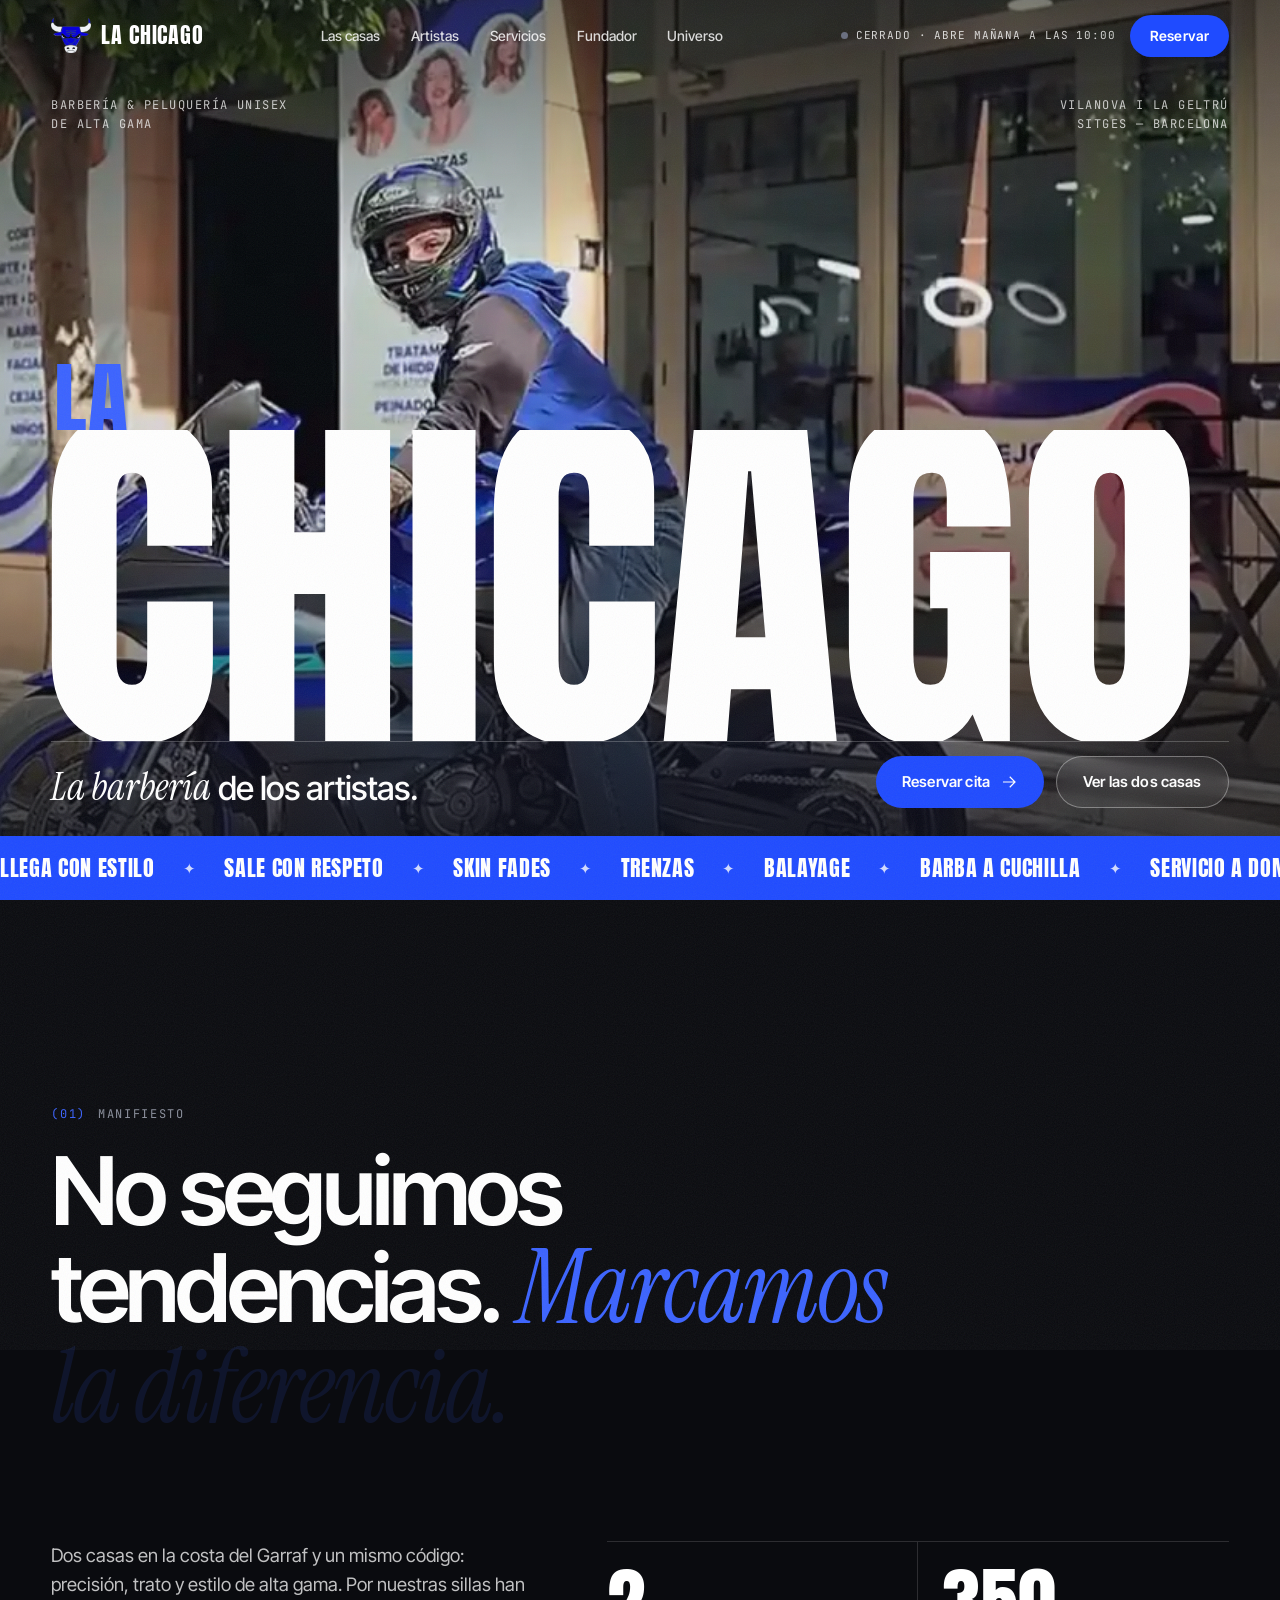
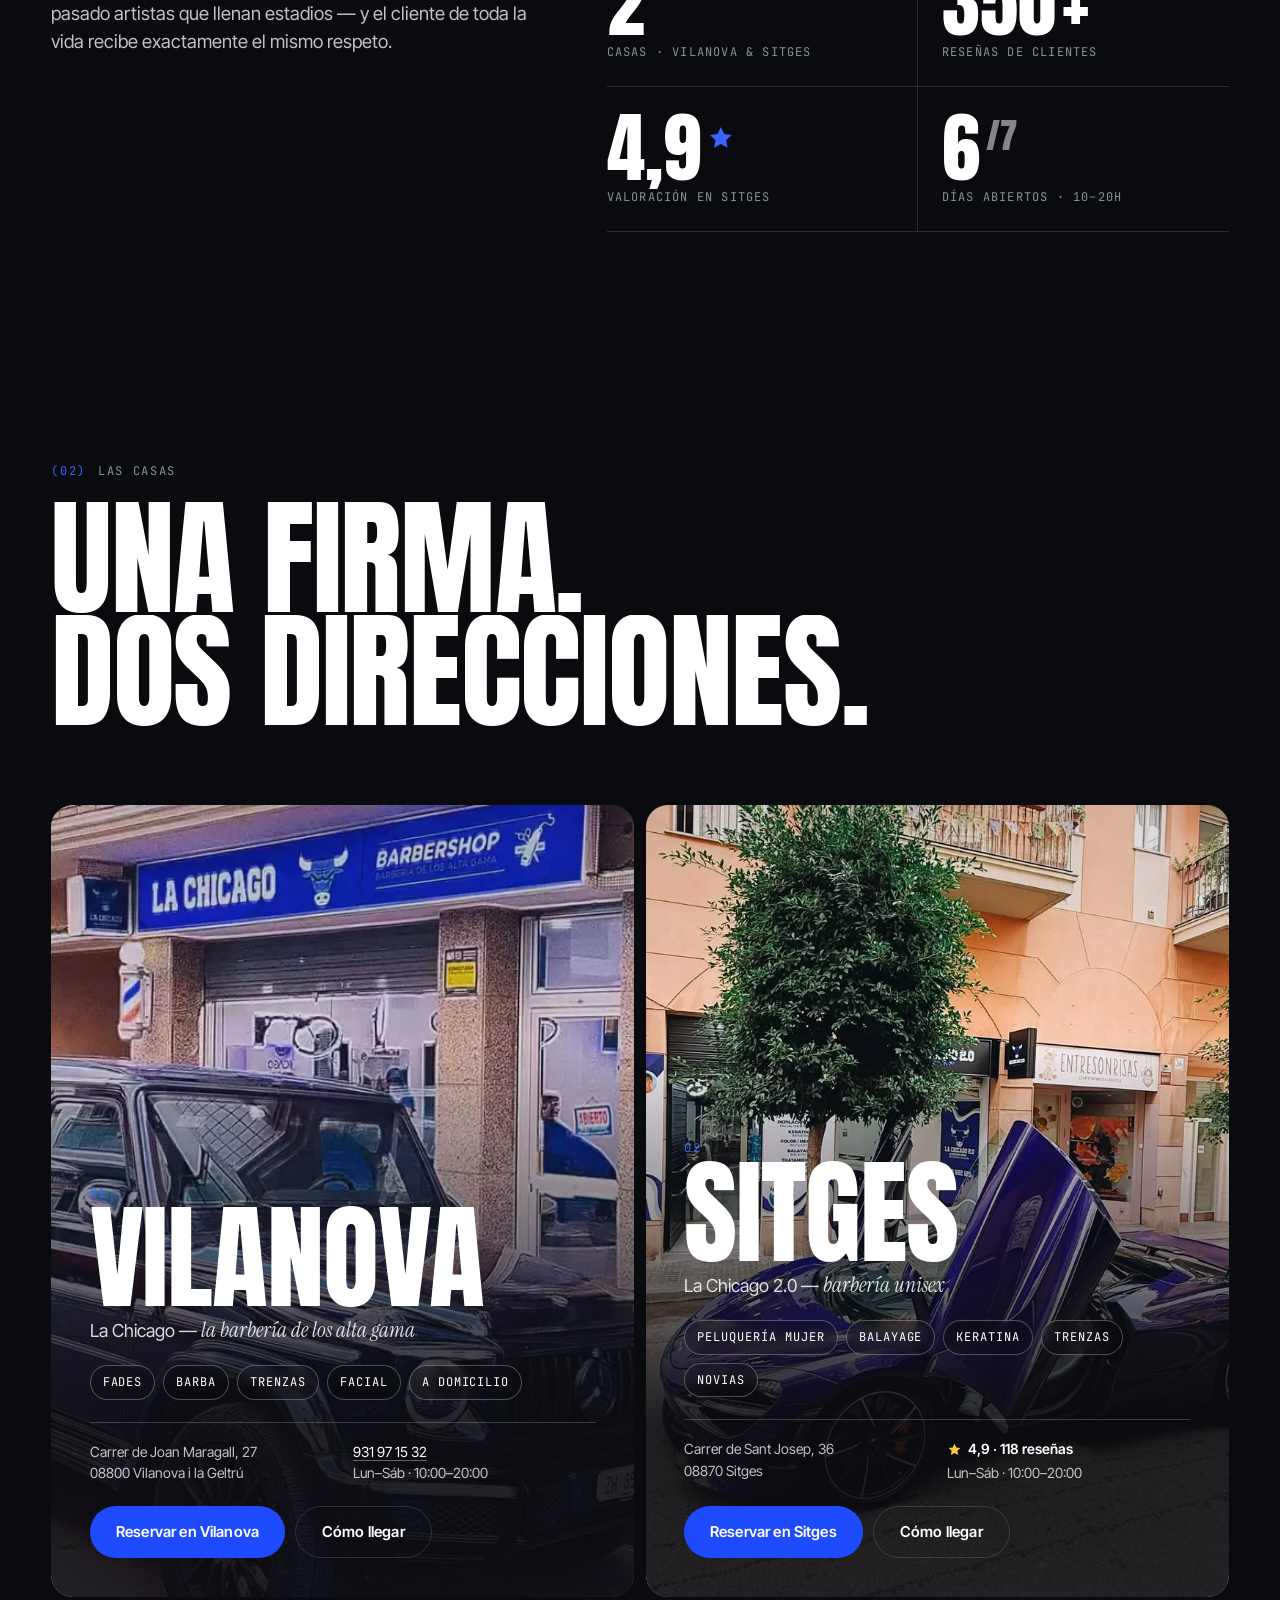
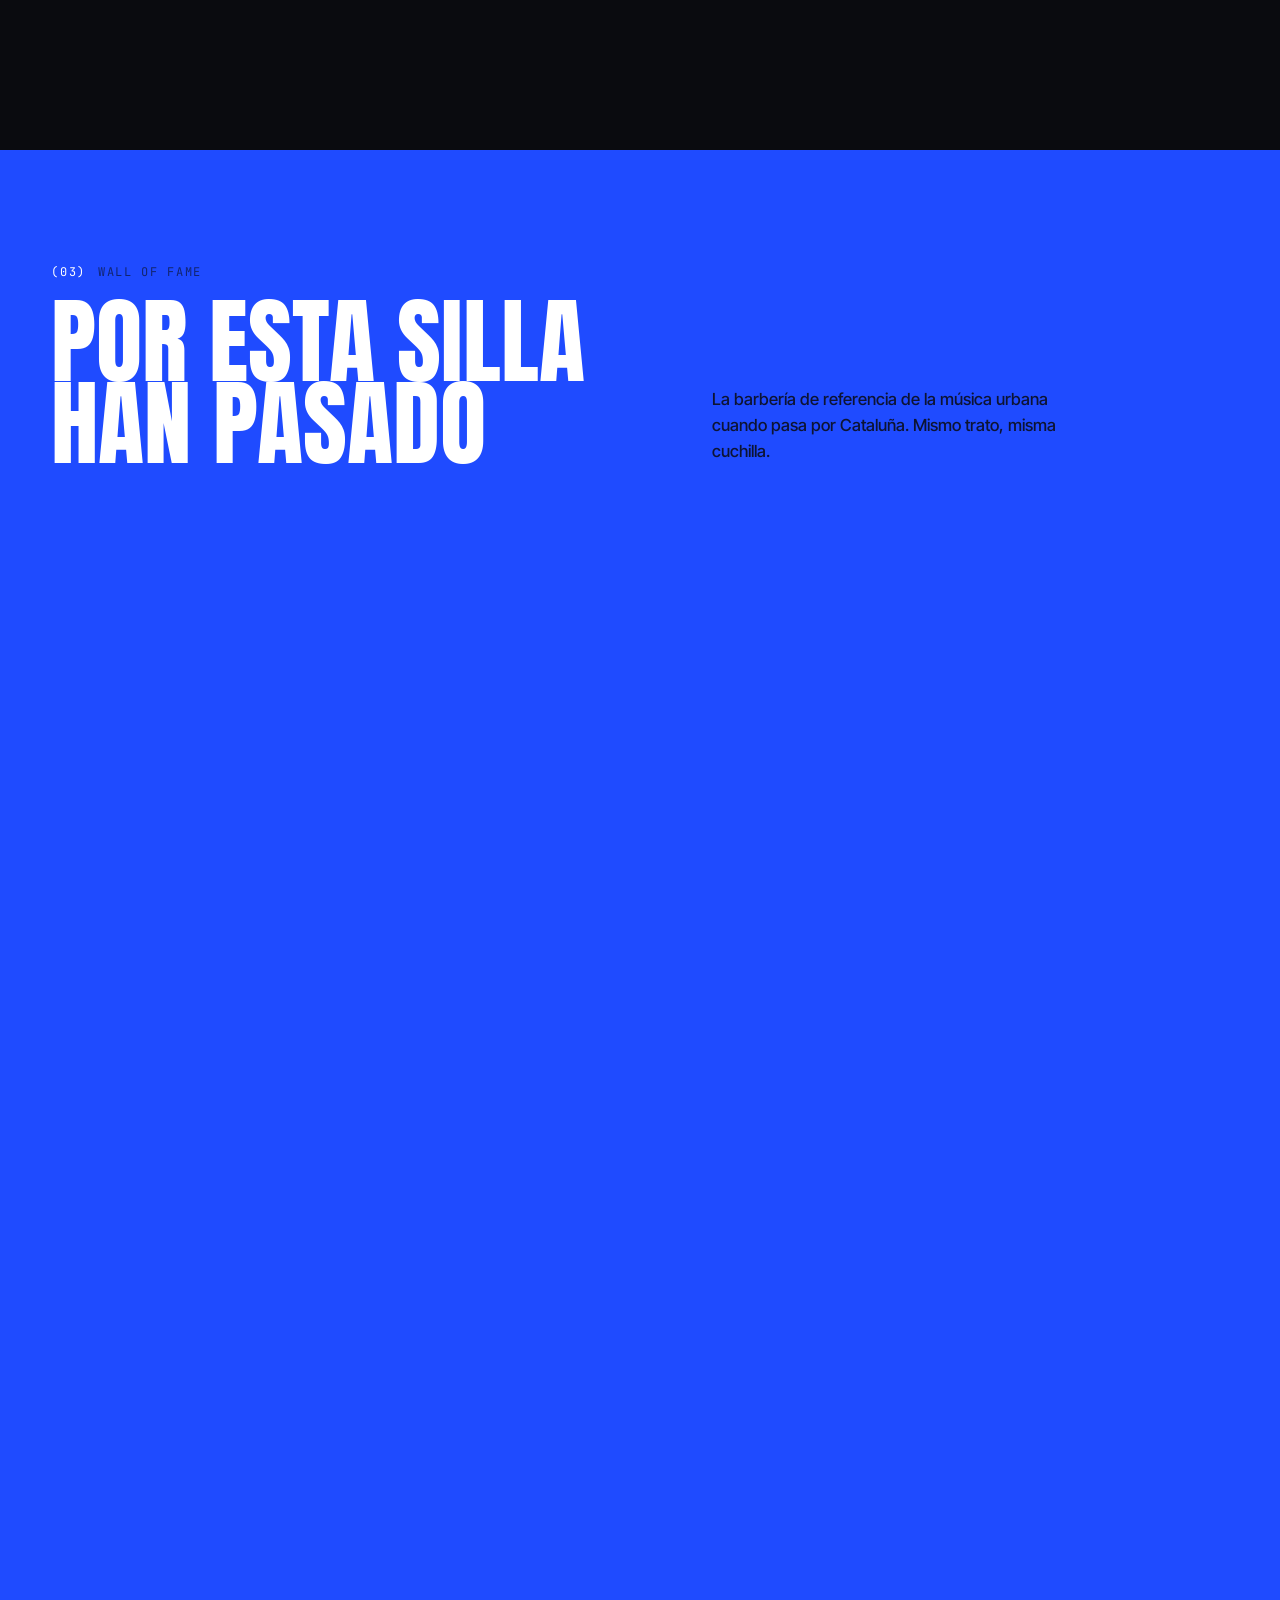
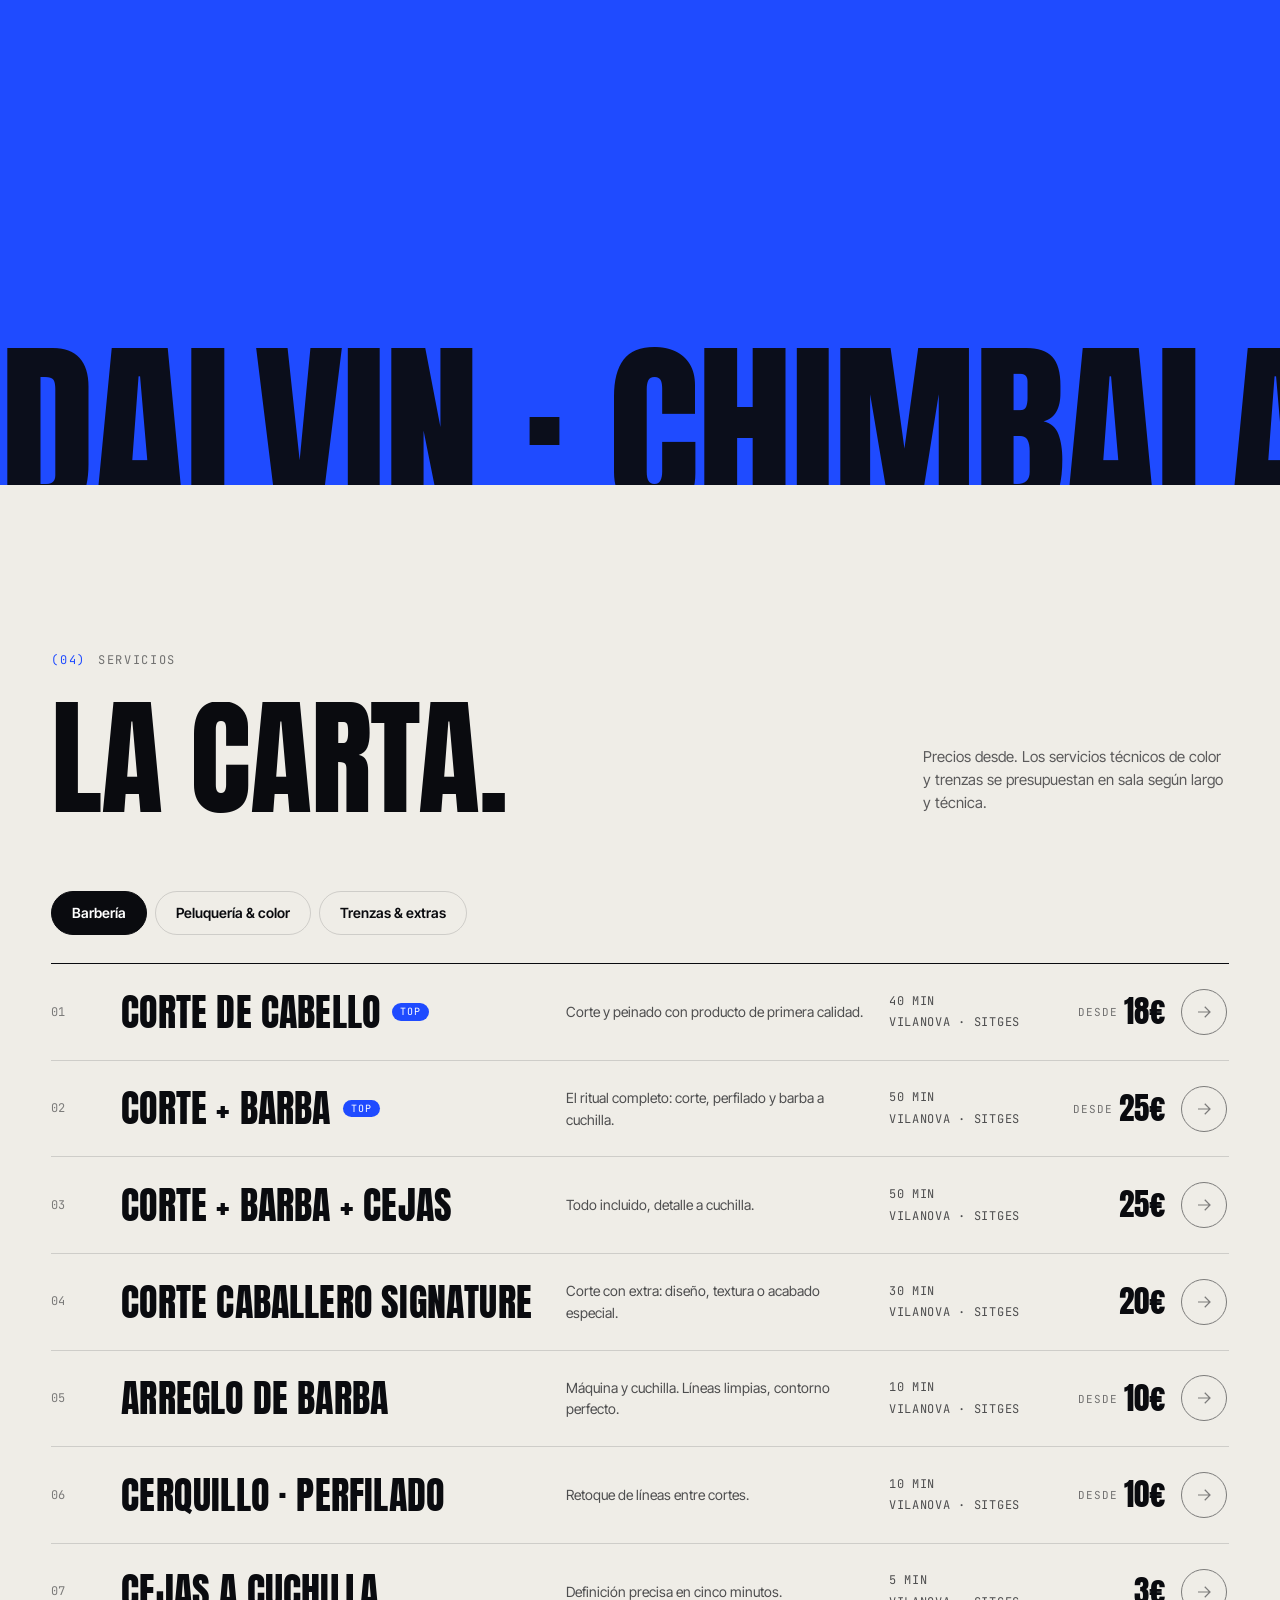
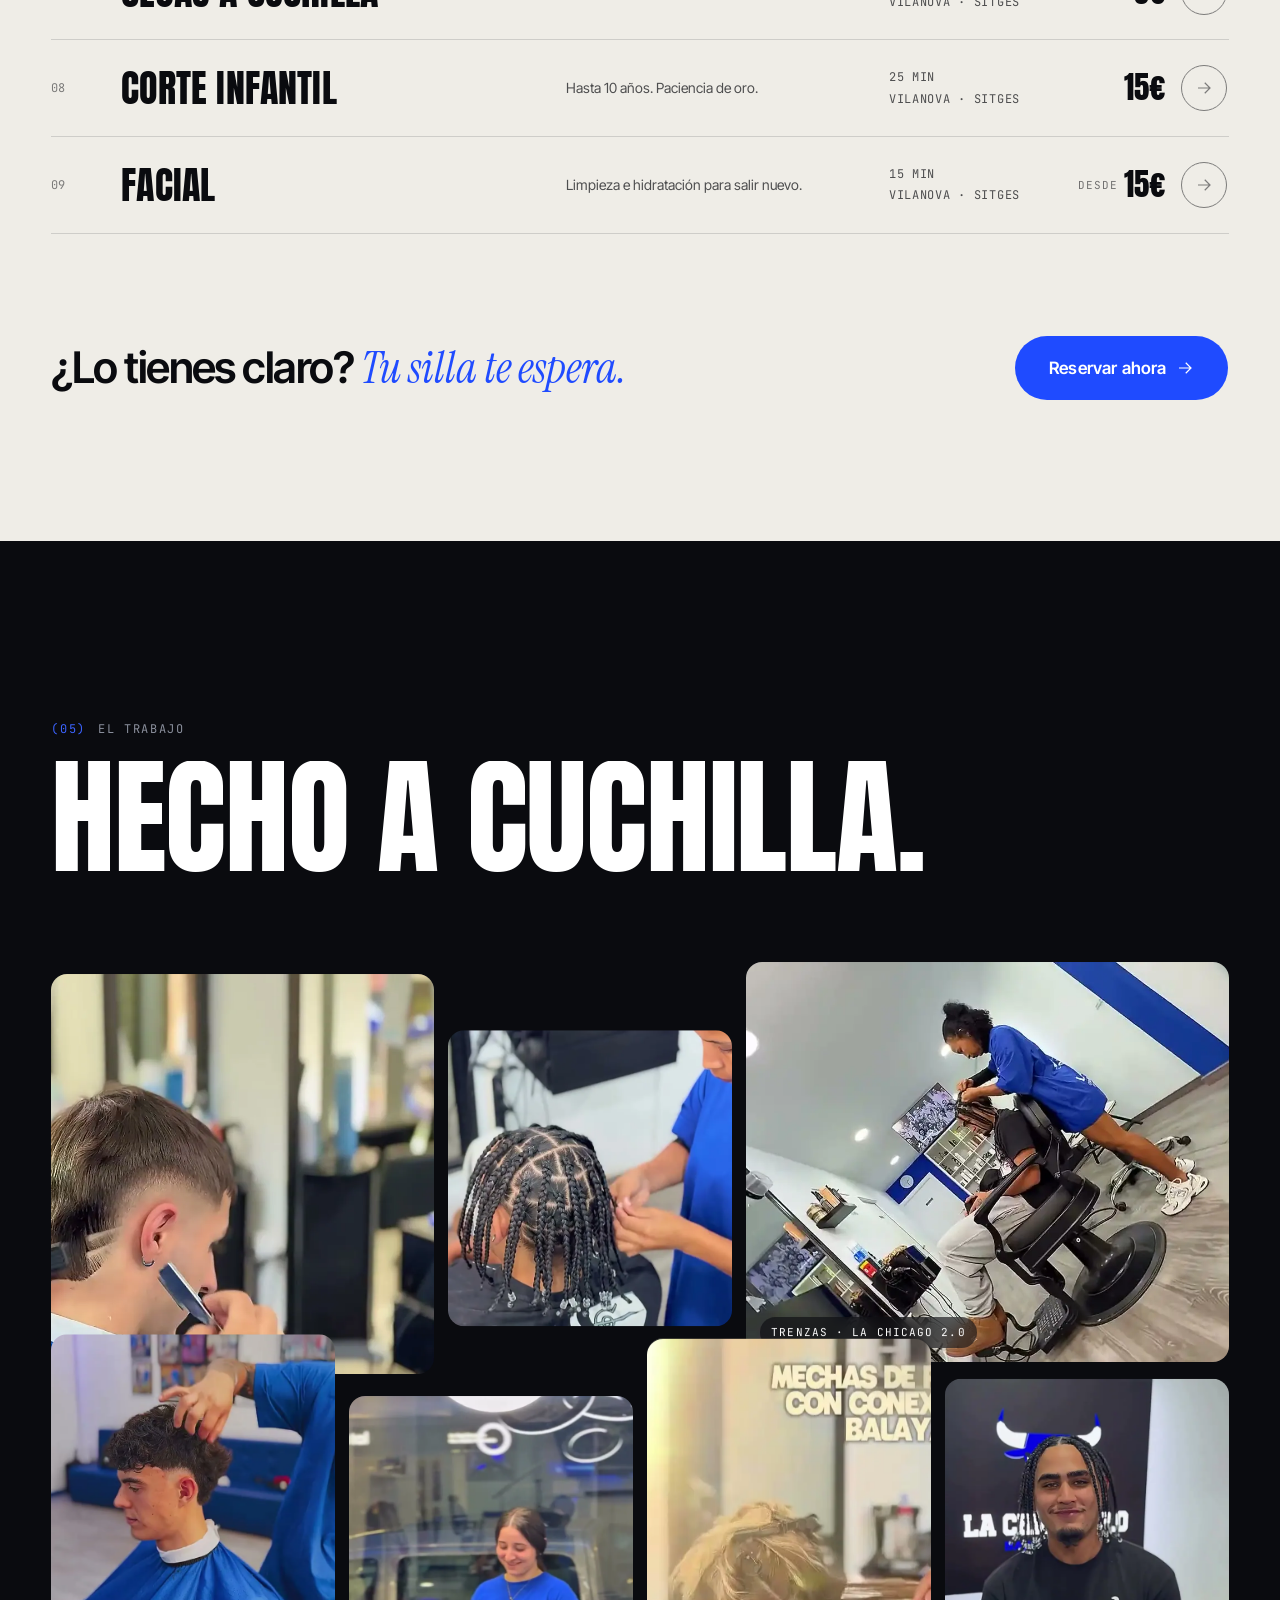
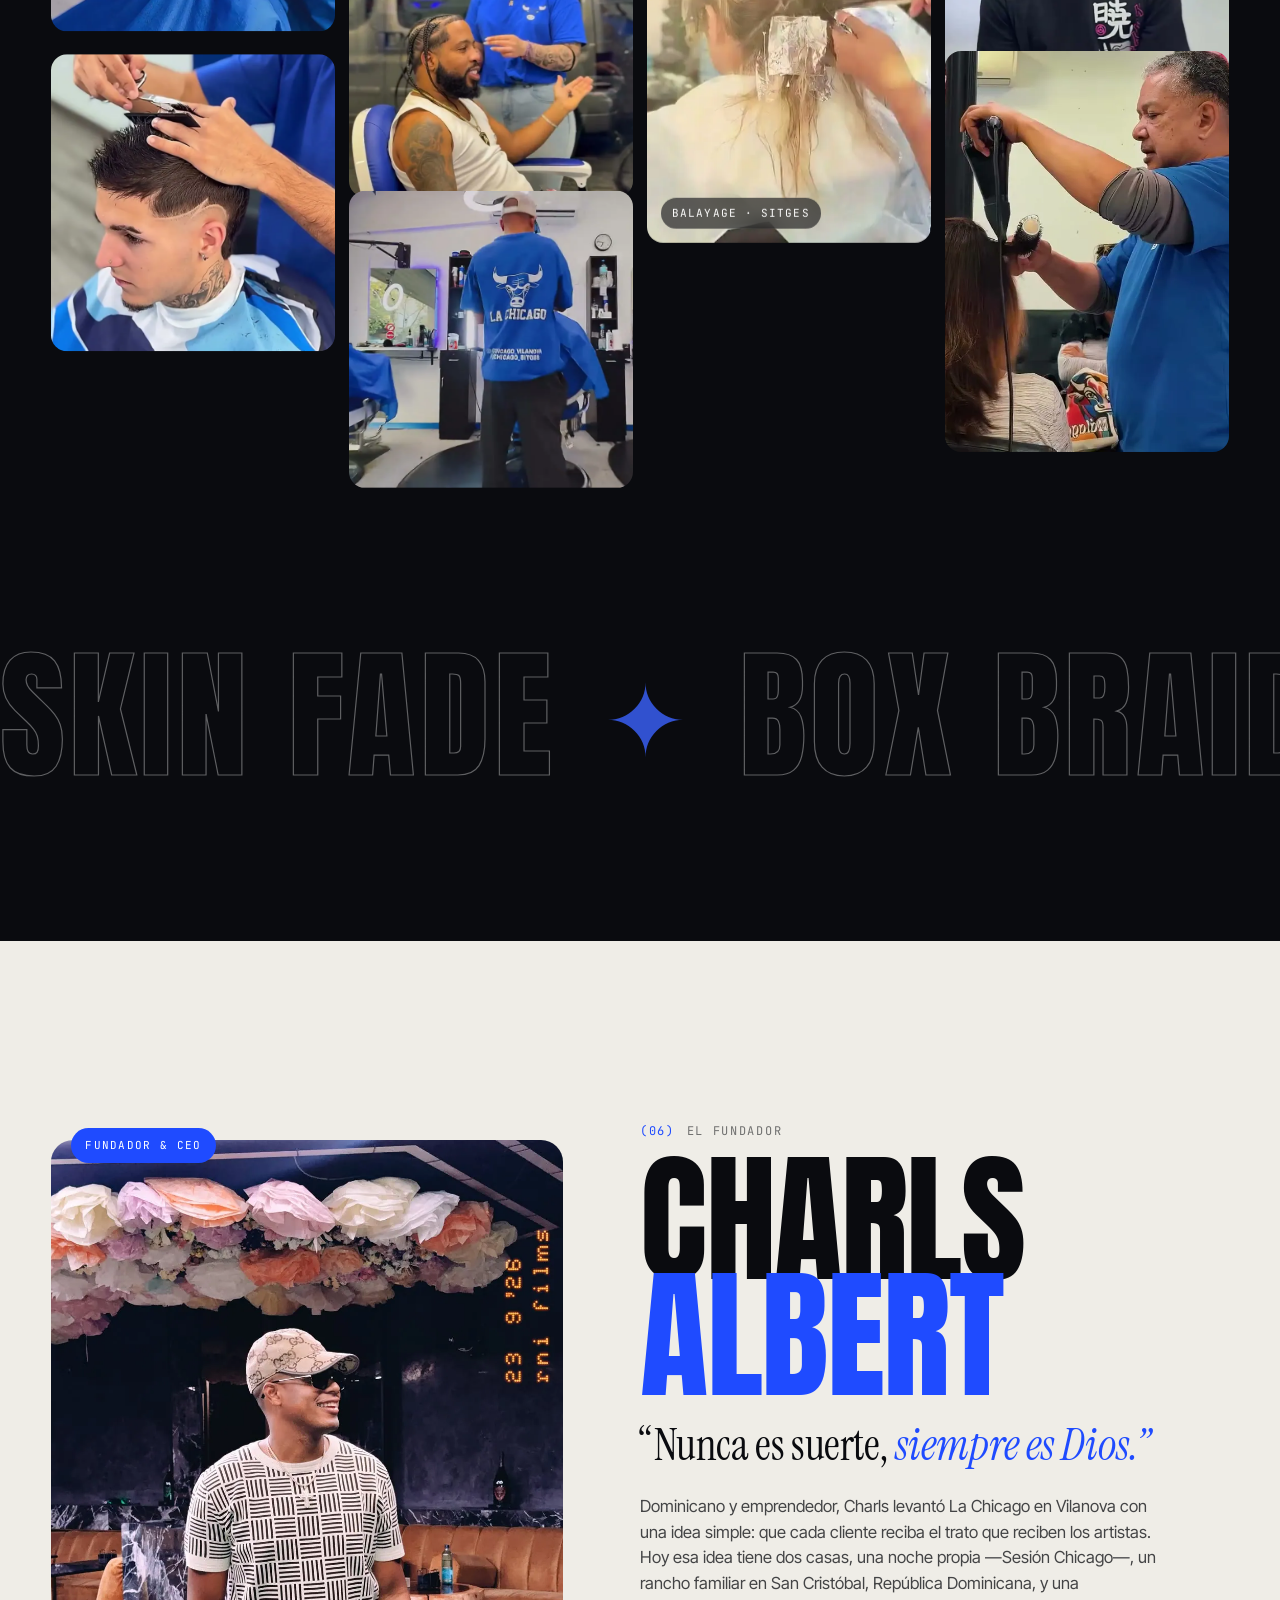
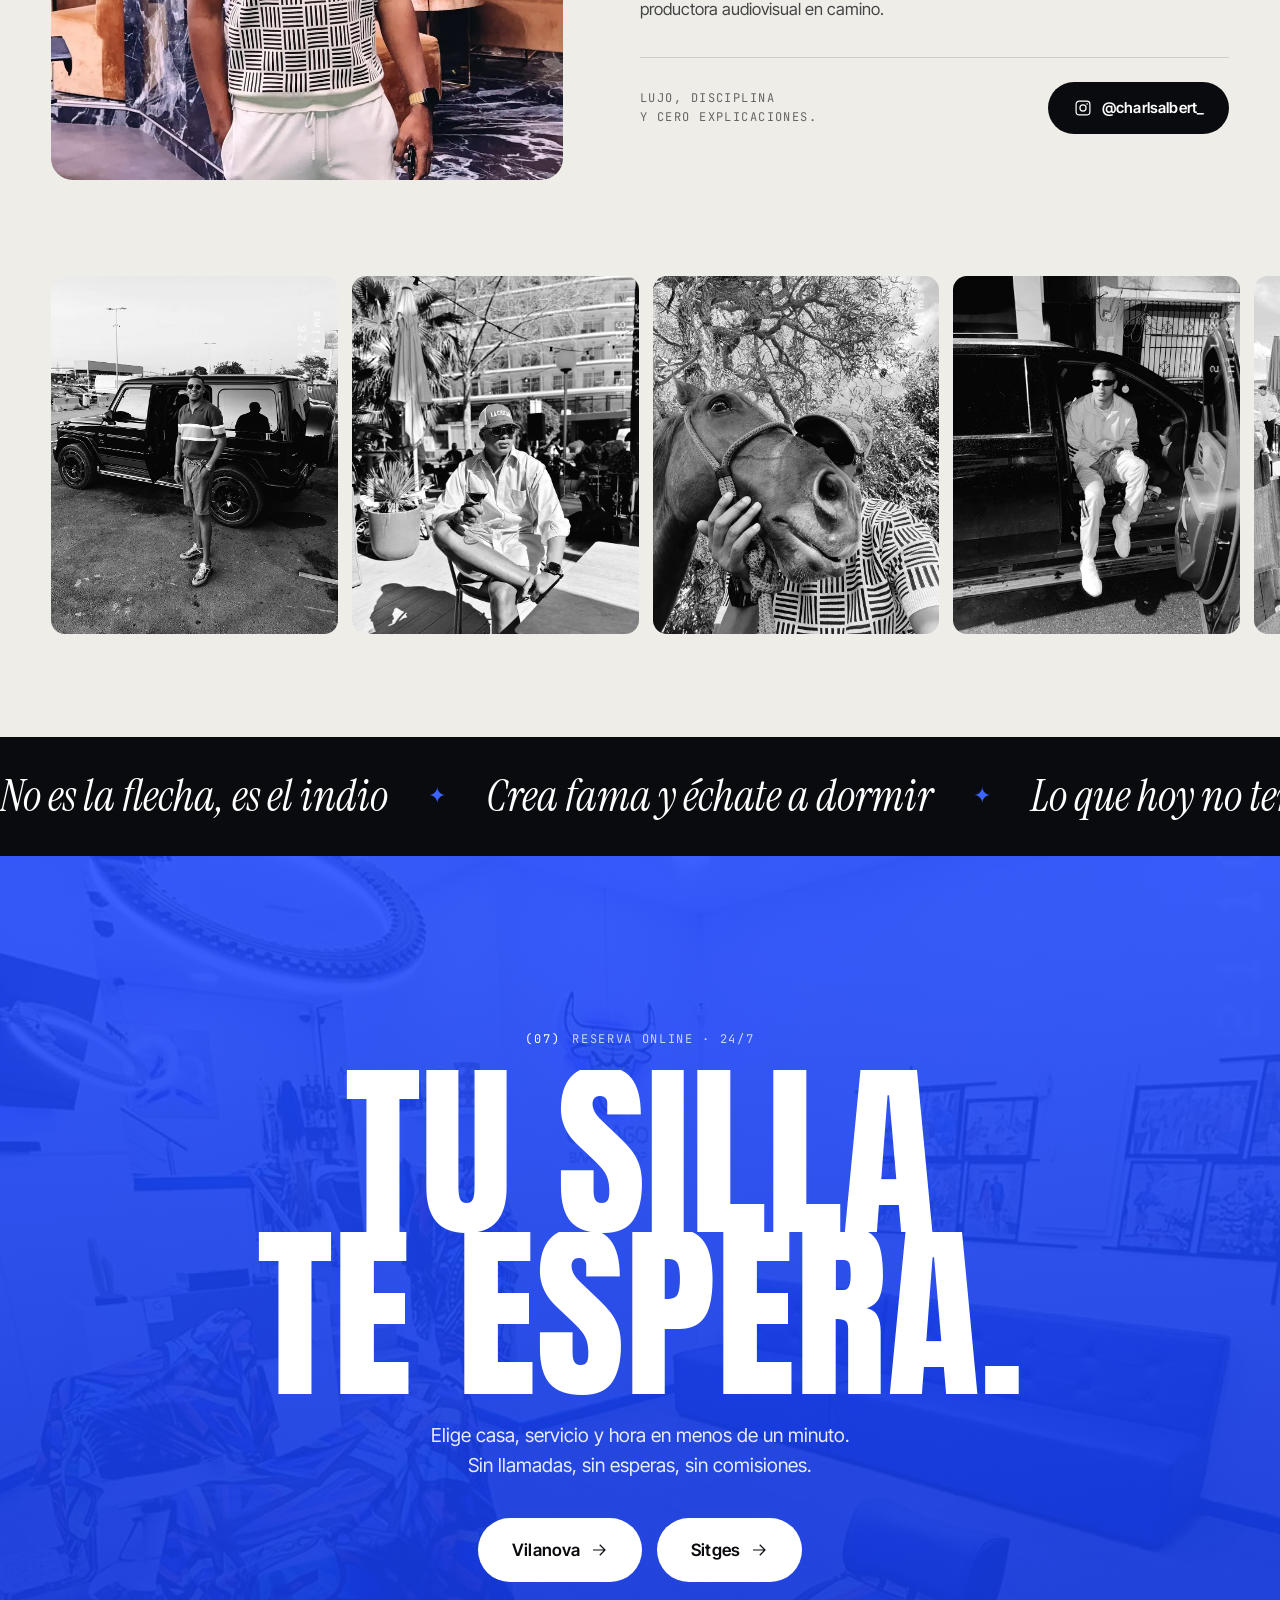
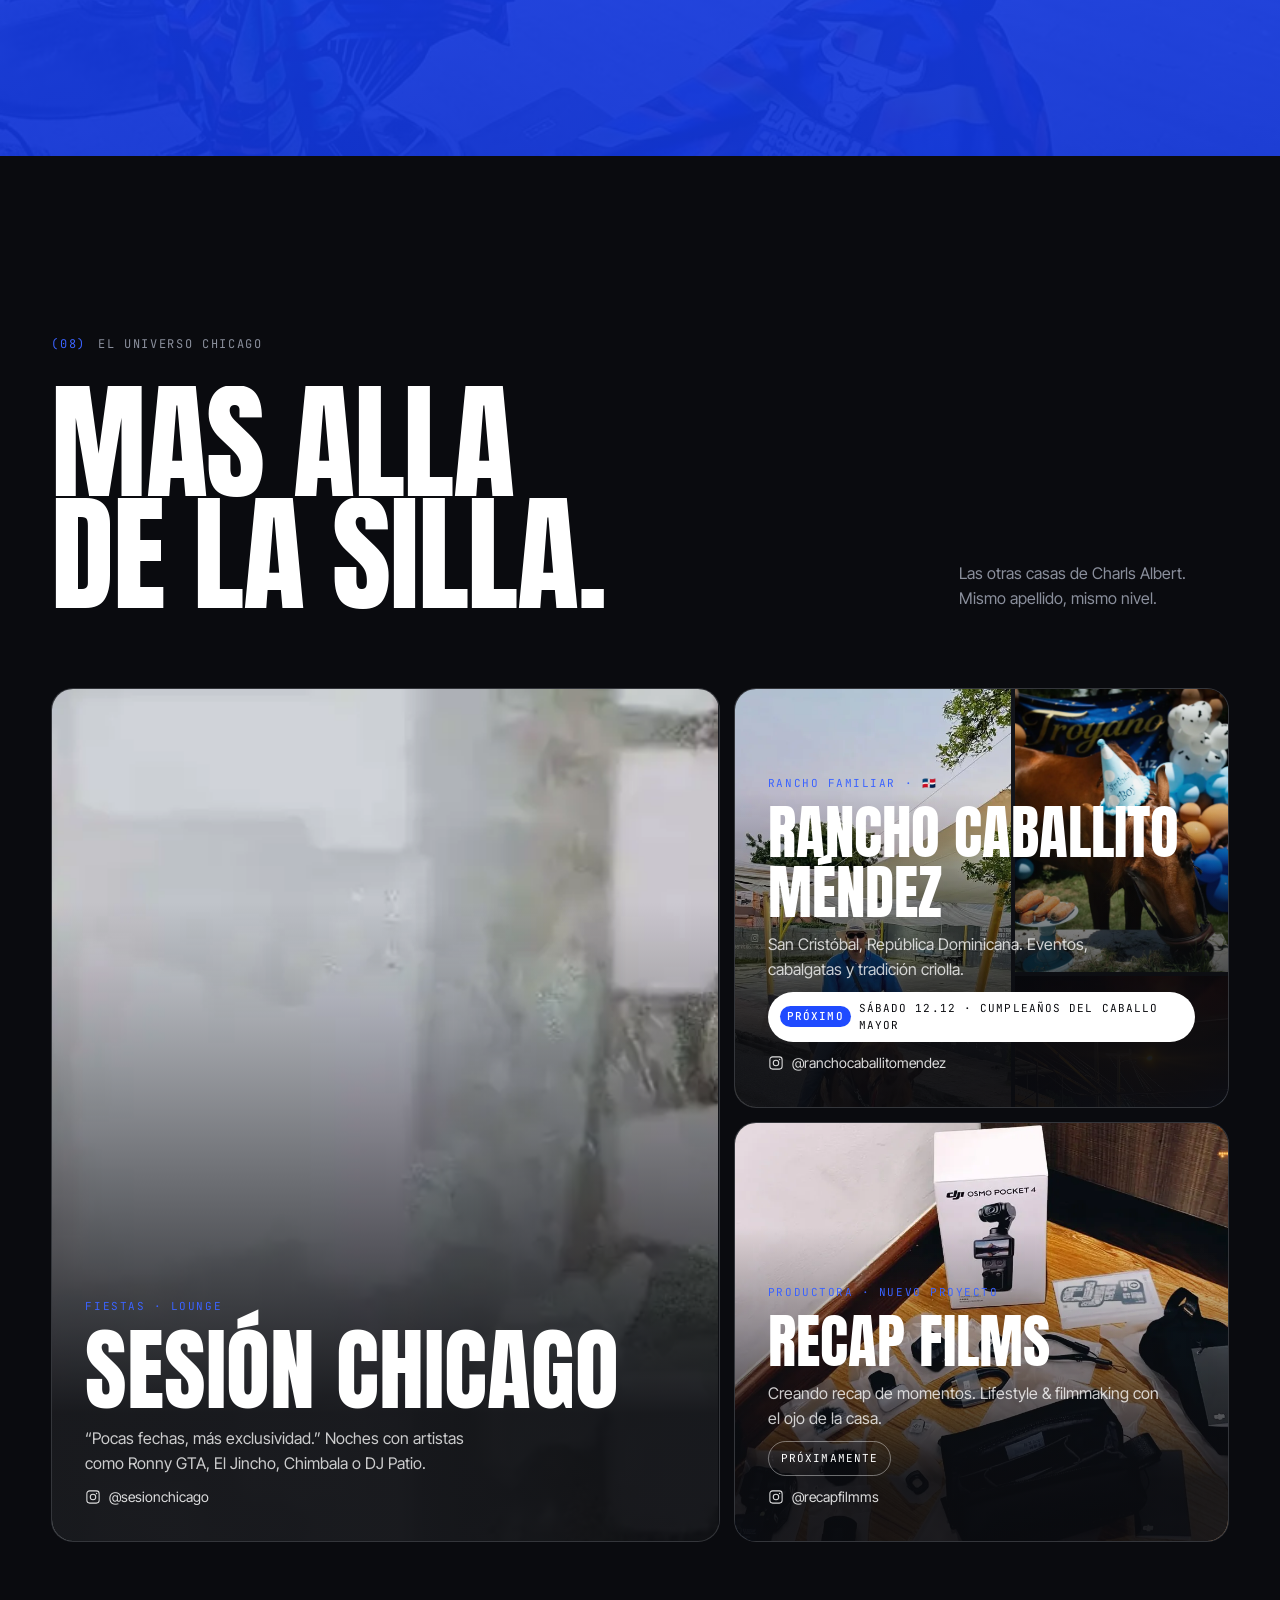
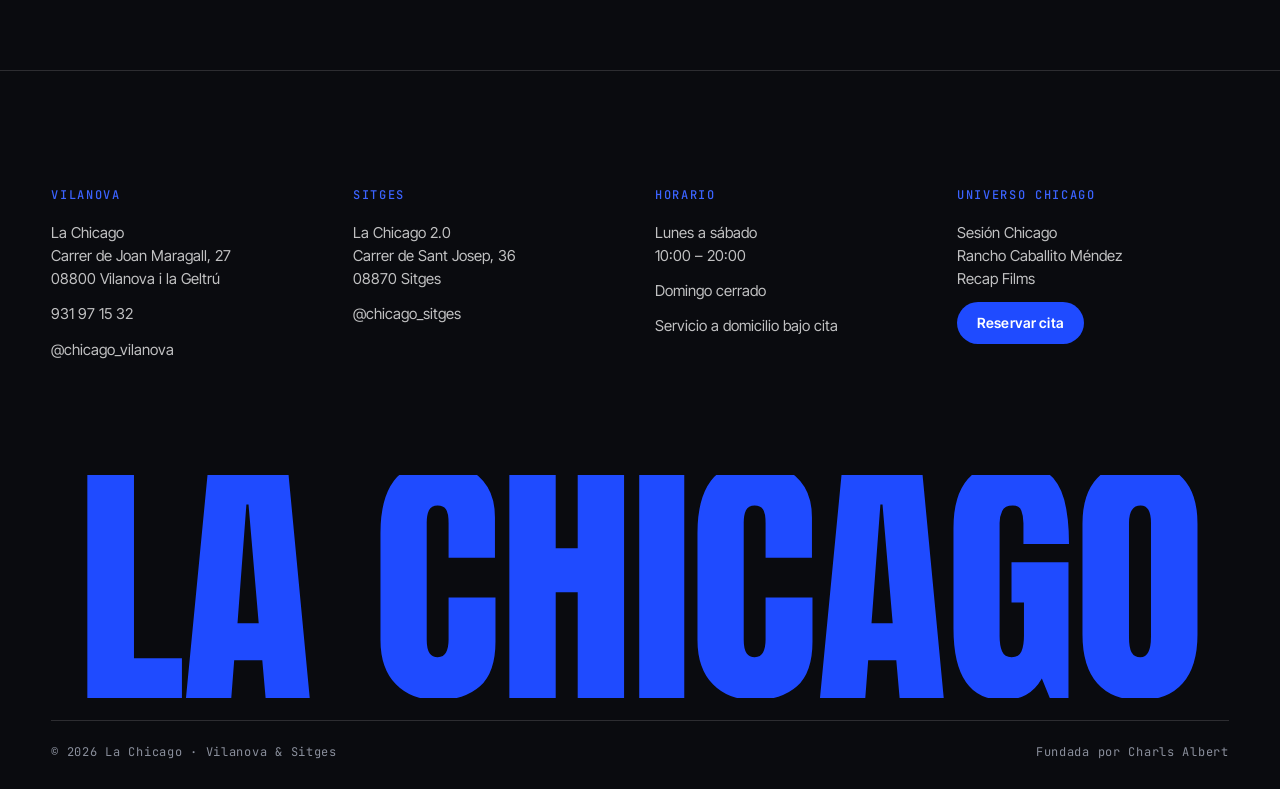
==== index.html @ 571026ea "La Chicago: web, reservas, panel con acceso por roles y propuesta Co-Authored-By: Claude Opus 5.5 <n" ====
<!doctype html>
<html lang="es">
<head>
<meta charset="utf-8">
<meta name="viewport" content="width=device-width, initial-scale=1, viewport-fit=cover">
<title>La Chicago — Barbería de los artistas · Vilanova & Sitges</title>
<meta name="description" content="La Chicago: barbería y peluquería unisex de alta gama en Vilanova i la Geltrú y Sitges. Fades, trenzas, balayage y barba a cuchilla. Reserva tu cita online.">
<meta name="robots" content="noindex, nofollow">
<meta name="theme-color" content="#0a0b0f">
<meta property="og:title" content="La Chicago — La barbería de los artistas">
<meta property="og:description" content="Vilanova i la Geltrú · Sitges. Barbería & peluquería unisex de alta gama. Reserva online.">
<meta property="og:image" content="https://borjadomse-zionlabs.github.io/lachicago/og.jpg">
<meta property="og:type" content="website">
<meta property="og:url" content="https://borjadomse-zionlabs.github.io/lachicago/">
<meta name="twitter:card" content="summary_large_image">
<link rel="icon" href="favicon-64.png" type="image/png">
<link rel="icon" href="favicon-192.png" sizes="192x192" type="image/png">
<link rel="apple-touch-icon" href="apple-touch-icon.png">
<link rel="preconnect" href="https://fonts.googleapis.com">
<link rel="preconnect" href="https://fonts.gstatic.com" crossorigin>
<link href="https://fonts.googleapis.com/css2?family=Anton&family=Instrument+Serif:ital@0;1&family=Inter+Tight:wght@400;500;600;700&family=JetBrains+Mono:wght@400;500&display=swap" rel="stylesheet">
<link rel="preload" as="image" href="img/poster-hero.webp">
<link rel="stylesheet" href="styles.css">
<script>document.documentElement.classList.add('js')</script>
</head>
<body>

<!-- ============ PRELOADER ============ -->
<div class="loader" id="loader" aria-hidden="true">
  <div class="loader__inner">
    <img class="loader__mark" src="img/logo-bull-sm.png" alt="">
    <div class="loader__word"><span>L</span><span>A</span><span>&nbsp;</span><span>C</span><span>H</span><span>I</span><span>C</span><span>A</span><span>G</span><span>O</span></div>
    <div class="loader__meta"><span>Vilanova</span><span class="loader__count" id="loaderCount">000</span><span>Sitges</span></div>
  </div>
  <div class="loader__curtain"></div>
</div>

<svg width="0" height="0" style="position:absolute" aria-hidden="true">
  <symbol id="horns" viewBox="0 0 120 60"><path fill="currentColor" d="M8 4c-6 18 2 34 22 38 6 1 12 4 16 9l4 5 4-6c3-4 6-6 6-6s3 2 6 6l4 6 4-5c4-5 10-8 16-9 20-4 28-20 22-38-4 14-14 22-28 23-8 1-15 4-20 9l-4 4-4-4c-5-5-12-8-20-9C22 26 12 18 8 4Z"/></symbol>
  <symbol id="arrow" viewBox="0 0 24 24"><path fill="none" stroke="currentColor" stroke-width="1.6" d="M4 12h15M13 5l7 7-7 7"/></symbol>
  <symbol id="ig" viewBox="0 0 24 24"><path fill="none" stroke="currentColor" stroke-width="1.6" d="M7 2.8h10A4.2 4.2 0 0 1 21.2 7v10a4.2 4.2 0 0 1-4.2 4.2H7A4.2 4.2 0 0 1 2.8 17V7A4.2 4.2 0 0 1 7 2.8Z"/><circle cx="12" cy="12" r="4.1" fill="none" stroke="currentColor" stroke-width="1.6"/><circle cx="17.4" cy="6.6" r="1.1" fill="currentColor"/></symbol>
  <symbol id="star" viewBox="0 0 24 24"><path fill="currentColor" d="m12 2.6 2.9 6.1 6.6.8-4.9 4.6 1.3 6.6L12 17.4l-5.9 3.3 1.3-6.6-4.9-4.6 6.6-.8Z"/></symbol>
</svg>

<div class="grain" aria-hidden="true"></div>
<div class="cursor" id="cursor" aria-hidden="true"><span class="cursor__label" id="cursorLabel"></span></div>

<!-- ============ NAV ============ -->
<header class="nav" id="nav">
  <a href="#top" class="nav__logo" aria-label="La Chicago, inicio">
    <img src="img/logo-bull-sm.png" alt="" width="40" height="35">
    <span>LA CHICAGO</span>
  </a>
  <nav class="nav__links" aria-label="Principal">
    <a href="#casas">Las casas</a>
    <a href="#artistas">Artistas</a>
    <a href="#servicios">Servicios</a>
    <a href="#fundador">Fundador</a>
    <a href="#universo">Universo</a>
  </nav>
  <div class="nav__right">
    <span class="status" id="status"><i></i><span id="statusTxt">Lun–Sáb · 10:00–20:00</span></span>
    <button class="btn btn--blue btn--sm magnetic" data-book>Reservar</button>
    <button class="nav__burger" id="burger" aria-label="Abrir menú" aria-expanded="false"><span></span><span></span></button>
  </div>
</header>

<div class="menu" id="menu" aria-hidden="true">
  <nav class="menu__links">
    <a href="#casas"><small>01</small>Las casas</a>
    <a href="#artistas"><small>02</small>Artistas</a>
    <a href="#servicios"><small>03</small>Servicios</a>
    <a href="#fundador"><small>04</small>Fundador</a>
    <a href="#universo"><small>05</small>Universo</a>
  </nav>
  <div class="menu__foot">
    <a href="https://instagram.com/chicago_vilanova" target="_blank" rel="noopener">@chicago_vilanova</a>
    <a href="https://instagram.com/chicago_sitges" target="_blank" rel="noopener">@chicago_sitges</a>
  </div>
</div>

<main id="top">

<!-- ============ HERO ============ -->
<section class="hero" id="hero">
  <div class="hero__media">
    <video class="hero__video" id="heroVideo" src="video/hero.mp4" poster="img/poster-hero.webp" muted playsinline loop autoplay preload="auto"></video>
    <div class="hero__shade"></div>
  </div>

  <div class="hero__top">
    <p class="eyebrow">Barbería &amp; peluquería unisex<br>de alta gama</p>
    <p class="eyebrow eyebrow--r">Vilanova i la Geltrú<br>Sitges — Barcelona</p>
  </div>

  <h1 class="hero__title" aria-label="La Chicago">
    <span class="hero__line"><span class="split-chars">LA</span></span>
    <span class="hero__line hero__line--big"><span class="split-chars">CHICAGO</span></span>
  </h1>

  <div class="hero__bottom">
    <p class="hero__claim"><em>La barbería</em> de los artistas.</p>
    <div class="hero__ctas">
      <button class="btn btn--blue magnetic" data-book data-cursor="Reservar">Reservar cita <svg><use href="#arrow"/></svg></button>
      <a href="#casas" class="btn btn--ghost magnetic">Ver las dos casas</a>
    </div>
  </div>

  <div class="marquee hero__marquee" aria-hidden="true">
    <div class="marquee__track">
      <span>Llega con estilo</span><i>✦</i><span>Sale con respeto</span><i>✦</i><span>Skin fades</span><i>✦</i><span>Trenzas</span><i>✦</i><span>Balayage</span><i>✦</i><span>Barba a cuchilla</span><i>✦</i><span>Servicio a domicilio</span><i>✦</i>
      <span>Llega con estilo</span><i>✦</i><span>Sale con respeto</span><i>✦</i><span>Skin fades</span><i>✦</i><span>Trenzas</span><i>✦</i><span>Balayage</span><i>✦</i><span>Barba a cuchilla</span><i>✦</i><span>Servicio a domicilio</span><i>✦</i>
    </div>
  </div>
  <div class="hero__scroll" aria-hidden="true"><span>Scroll</span><i></i></div>
</section>

<!-- ============ MANIFIESTO ============ -->
<section class="manifesto" id="manifesto">
  <p class="label"><span>(01)</span> Manifiesto</p>
  <h2 class="manifesto__text reveal-words">No seguimos tendencias. <em>Marcamos la diferencia.</em></h2>
  <div class="manifesto__grid">
    <p class="manifesto__p fade-up">Dos casas en la costa del Garraf y un mismo código: precisión, trato y estilo de alta gama. Por nuestras sillas han pasado artistas que llenan estadios — y el cliente de toda la vida recibe exactamente el mismo respeto.</p>
    <ul class="stats">
      <li class="fade-up"><b data-count="2">2</b><span>casas · Vilanova &amp; Sitges</span></li>
      <li class="fade-up"><b><span data-count="350">350</span>+</b><span>reseñas de clientes</span></li>
      <li class="fade-up"><b><span data-count="4.9" data-dec="1">4,9</span><svg><use href="#star"/></svg></b><span>valoración en Sitges</span></li>
      <li class="fade-up"><b>6<small>/7</small></b><span>días abiertos · 10–20h</span></li>
    </ul>
  </div>
</section>

<!-- ============ LAS CASAS ============ -->
<section class="casas" id="casas">
  <div class="section-head">
    <p class="label"><span>(02)</span> Las casas</p>
    <h2 class="h-display split-lines">Una firma.<br>Dos direcciones.</h2>
  </div>

  <div class="casas__panels">
    <article class="casa" data-sede="vilanova" data-cursor="Ver">
      <div class="casa__media">
        <img src="img/vng-facade.webp" alt="Fachada de La Chicago en Vilanova i la Geltrú con un Mercedes G aparcado" loading="lazy">
        <video data-src="video/vilanova.mp4" muted playsinline loop preload="none"></video>
      </div>
      <div class="casa__body">
        <span class="casa__num">01</span>
        <h3 class="casa__city">Vilanova</h3>
        <p class="casa__name">La Chicago — <em>la barbería de los alta gama</em></p>
        <ul class="casa__tags"><li>Fades</li><li>Barba</li><li>Trenzas</li><li>Facial</li><li>A domicilio</li></ul>
        <div class="casa__info">
          <p>Carrer de Joan Maragall, 27<br>08800 Vilanova i la Geltrú</p>
          <p><a href="tel:+34931971532">931 97 15 32</a><br>Lun–Sáb · 10:00–20:00</p>
        </div>
        <div class="casa__ctas">
          <button class="btn btn--blue" data-book="vilanova">Reservar en Vilanova</button>
          <a class="btn btn--line" href="https://www.google.com/maps/place/Chicago+Barber+Shop/@41.2197687,1.723365,17z/data=!4m6!3m5!1s0x12a386fae7b99ffd:0x5dd889b69cb3510f!8m2!3d41.2197687!4d1.723365" target="_blank" rel="noopener">Cómo llegar</a>
        </div>
      </div>
    </article>

    <article class="casa" data-sede="sitges" data-cursor="Ver">
      <div class="casa__media">
        <img src="img/stg-mclaren.webp" alt="McLaren morado frente a La Chicago 2.0 en Sitges" loading="lazy">
        <video data-src="video/sitges.mp4" muted playsinline loop preload="none"></video>
      </div>
      <div class="casa__body">
        <span class="casa__num">02</span>
        <h3 class="casa__city">Sitges</h3>
        <p class="casa__name">La Chicago 2.0 — <em>barbería unisex</em></p>
        <ul class="casa__tags"><li>Peluquería mujer</li><li>Balayage</li><li>Keratina</li><li>Trenzas</li><li>Novias</li></ul>
        <div class="casa__info">
          <p>Carrer de Sant Josep, 36<br>08870 Sitges</p>
          <p><span class="rating"><svg><use href="#star"/></svg> 4,9 · 118 reseñas</span><br>Lun–Sáb · 10:00–20:00</p>
        </div>
        <div class="casa__ctas">
          <button class="btn btn--blue" data-book="sitges">Reservar en Sitges</button>
          <a class="btn btn--line" href="https://www.google.com/maps/search/?api=1&query=Carrer+de+Sant+Josep+36+08870+Sitges" target="_blank" rel="noopener">Cómo llegar</a>
        </div>
      </div>
    </article>
  </div>
</section>

<!-- ============ ARTISTAS ============ -->
<section class="artistas" id="artistas">
  <div class="artistas__pin">
    <div class="artistas__head">
      <p class="label label--dark"><span>(03)</span> Wall of fame</p>
      <h2 class="artistas__title">Por esta silla<br>han pasado</h2>
      <p class="artistas__sub">La barbería de referencia de la música urbana cuando pasa por Cataluña. Mismo trato, misma cuchilla.</p>
    </div>
    <div class="artistas__track" id="artTrack">
      <figure class="art art--poster"><img src="img/p-dalvin.webp" alt="Dalvin La Melodía en La Chicago"><figcaption><b>Dalvin La Melodía</b><span>Estilismo oficial de su gira 2026</span></figcaption></figure>
      <figure class="art art--poster"><img src="img/p-chimbala.webp" alt="Chimbala en La Chicago"><figcaption><b>Chimbala</b><span>Cliente frecuente de la casa</span></figcaption></figure>
      <figure class="art art--poster"><img src="img/p-amenazzy.webp" alt="Amenazzy con el equipo de La Chicago 2.0"><figcaption><b>Amenazzy</b><span>Team sangriento 🇩🇴</span></figcaption></figure>
      <figure class="art art--poster"><img src="img/p-paramba.webp" alt="Paramba en La Chicago"><figcaption><b>Paramba</b><span>In the house</span></figcaption></figure>
      <figure class="art art--poster"><img src="img/p-djpatio.webp" alt="DJ Patio en La Chicago"><figcaption><b>DJ Patio</b><span>En la casa</span></figcaption></figure>
      <figure class="art art--poster"><img src="img/p-adonis.webp" alt="Adonis en La Chicago"><figcaption><b>Adonis</b><span>Fresh cut</span></figcaption></figure>
      <div class="art art--video">
        <video data-src="video/dalvin.mp4" poster="img/poster-dalvin.webp" muted playsinline loop preload="none"></video>
        <blockquote>“Gracias, Dalvin y su staff, por confiar en nuestro trabajo y dejar que seamos la barbería encargada de su estilismo en su gira 2026.”</blockquote>
      </div>
    </div>
  </div>
  <div class="artistas__names" aria-hidden="true"><span>DALVIN · CHIMBALA · AMENAZZY · PARAMBA · DJ PATIO ·&nbsp;</span></div>
</section>

<!-- ============ SERVICIOS ============ -->
<section class="servicios" id="servicios">
  <div class="section-head section-head--dark">
    <p class="label label--dark"><span>(04)</span> Servicios</p>
    <h2 class="h-display h-display--dark split-lines">La carta.</h2>
    <p class="servicios__intro fade-up">Precios desde. Los servicios técnicos de color y trenzas se presupuestan en sala según largo y técnica.</p>
  </div>
  <div class="tabs" role="tablist" id="svcTabs"></div>
  <ul class="svc-list" id="svcList"></ul>
  <div class="svc-hover" id="svcHover" aria-hidden="true"><img alt=""></div>
  <div class="servicios__cta fade-up">
    <p>¿Lo tienes claro? <em>Tu silla te espera.</em></p>
    <button class="btn btn--blue btn--lg magnetic" data-book>Reservar ahora <svg><use href="#arrow"/></svg></button>
  </div>
</section>

<!-- ============ EL TRABAJO / GALERIA ============ -->
<section class="trabajo" id="trabajo">
  <div class="section-head">
    <p class="label"><span>(05)</span> El trabajo</p>
    <h2 class="h-display split-lines">Hecho a cuchilla.</h2>
  </div>
  <div class="trabajo__grid">
    <figure class="g g1" data-speed="-0.06"><img src="img/fade-4.webp" alt="Skin fade perfilado a cuchilla" loading="lazy"></figure>
    <figure class="g g2" data-speed="0.08"><img src="img/braids-1.webp" alt="Trenzas en proceso" loading="lazy"></figure>
    <figure class="g g3 g--video" data-speed="-0.03"><video data-src="video/trenzas.mp4" poster="img/poster-trenzas.webp" muted playsinline loop preload="none"></video><figcaption>Trenzas · La Chicago 2.0</figcaption></figure>
    <figure class="g g4" data-speed="0.1"><img src="img/curly.webp" alt="Corte rizado con fade" loading="lazy"></figure>
    <figure class="g g5" data-speed="-0.08"><img src="img/braids-6.webp" alt="Trenzista de La Chicago trabajando con un cliente" loading="lazy"></figure>
    <figure class="g g6 g--video" data-speed="0.05"><video data-src="video/balayage.mp4" poster="img/poster-balayage.webp" muted playsinline loop preload="none"></video><figcaption>Balayage · Sitges</figcaption></figure>
    <figure class="g g7" data-speed="-0.05"><img src="img/braids-2.webp" alt="Resultado de trenzas frente al logo de La Chicago 2.0" loading="lazy"></figure>
    <figure class="g g8" data-speed="0.07"><img src="img/fade-3.webp" alt="Fade con diseño de línea" loading="lazy"></figure>
    <figure class="g g9" data-speed="-0.04"><img src="img/vng-back.webp" alt="Barbero de La Chicago con camiseta del equipo" loading="lazy"></figure>
    <figure class="g g10" data-speed="0.06"><img src="img/stg-flowers.webp" alt="Secado con brushing junto al muro de flores en Sitges" loading="lazy"></figure>
  </div>
  <div class="marquee marquee--outline" aria-hidden="true">
    <div class="marquee__track marquee__track--slow">
      <span>Skin fade</span><i>✦</i><span>Box braids</span><i>✦</i><span>Cornrows</span><i>✦</i><span>Balayage</span><i>✦</i><span>Keratina</span><i>✦</i><span>Barba a cuchilla</span><i>✦</i>
      <span>Skin fade</span><i>✦</i><span>Box braids</span><i>✦</i><span>Cornrows</span><i>✦</i><span>Balayage</span><i>✦</i><span>Keratina</span><i>✦</i><span>Barba a cuchilla</span><i>✦</i>
    </div>
  </div>
</section>

<!-- ============ FUNDADOR ============ -->
<section class="fundador" id="fundador">
  <div class="fundador__grid">
    <div class="fundador__portrait">
      <div class="fundador__img" data-speed="-0.05"><img src="img/charls-1.webp" alt="Charls Albert, fundador de La Chicago" loading="lazy"></div>
      <span class="fundador__tag">Fundador &amp; CEO</span>
    </div>
    <div class="fundador__copy">
      <p class="label label--dark"><span>(06)</span> El fundador</p>
      <h2 class="fundador__name"><span class="split-chars">CHARLS</span><br><span class="split-chars">ALBERT</span></h2>
      <p class="fundador__quote reveal-words">“Nunca es suerte, <em>siempre es Dios.”</em></p>
      <p class="fundador__p fade-up">Dominicano y emprendedor, Charls levantó La Chicago en Vilanova con una idea simple: que cada cliente reciba el trato que reciben los artistas. Hoy esa idea tiene dos casas, una noche propia —Sesión Chicago—, un rancho familiar en San Cristóbal, República Dominicana, y una productora audiovisual en camino.</p>
      <div class="fundador__sign fade-up">
        <span>Lujo, disciplina<br>y cero explicaciones.</span>
        <a class="btn btn--dark magnetic" href="https://instagram.com/charlsalbert_" target="_blank" rel="noopener"><svg><use href="#ig"/></svg> @charlsalbert_</a>
      </div>
    </div>
  </div>
  <div class="film" aria-hidden="true">
    <div class="film__track" id="filmTrack">
      <img src="img/charls-3.webp" alt="" loading="lazy"><img src="img/charls-4.webp" alt="" loading="lazy"><img src="img/charls-5.webp" alt="" loading="lazy"><img src="img/charls-2.webp" alt="" loading="lazy"><img src="img/charls-6.webp" alt="" loading="lazy"><img src="img/charls-8.webp" alt="" loading="lazy"><img src="img/charls-7.webp" alt="" loading="lazy"><img src="img/charls-9.webp" alt="" loading="lazy"><img src="img/charls-10.webp" alt="" loading="lazy">
    </div>
  </div>
  <div class="quotes" aria-hidden="true">
    <div class="quotes__track">
      <span>No es la flecha, es el indio</span><i>✦</i><span>Crea fama y échate a dormir</span><i>✦</i><span>Lo que hoy no tengo, mañana lo consigo</span><i>✦</i><span>El estilo habla antes que yo</span><i>✦</i>
      <span>No es la flecha, es el indio</span><i>✦</i><span>Crea fama y échate a dormir</span><i>✦</i><span>Lo que hoy no tengo, mañana lo consigo</span><i>✦</i><span>El estilo habla antes que yo</span><i>✦</i>
    </div>
  </div>
</section>

<!-- ============ RESERVA CTA ============ -->
<section class="cta" id="reservar">
  <div class="cta__bg"><img src="img/vng-interior.webp" alt="" loading="lazy" data-speed="-0.1"></div>
  <div class="cta__inner">
    <p class="label"><span>(07)</span> Reserva online · 24/7</p>
    <h2 class="cta__title split-lines">Tu silla<br>te espera.</h2>
    <p class="cta__p fade-up">Elige casa, servicio y hora en menos de un minuto. Sin llamadas, sin esperas, sin comisiones.</p>
    <div class="cta__btns fade-up">
      <button class="btn btn--white btn--lg magnetic" data-book="vilanova">Vilanova <svg><use href="#arrow"/></svg></button>
      <button class="btn btn--white btn--lg magnetic" data-book="sitges">Sitges <svg><use href="#arrow"/></svg></button>
    </div>
  </div>
</section>

<!-- ============ UNIVERSO ============ -->
<section class="universo" id="universo">
  <div class="section-head">
    <p class="label"><span>(08)</span> El universo Chicago</p>
    <h2 class="h-display split-lines">Más allá<br>de la silla.</h2>
    <p class="universo__intro fade-up">Las otras casas de Charls Albert. Mismo apellido, mismo nivel.</p>
  </div>

  <div class="uni">
    <article class="uni__card uni__card--sesion" data-cursor="Instagram">
      <a class="uni__link" href="https://instagram.com/sesionchicago" target="_blank" rel="noopener" aria-label="Sesión Chicago en Instagram"></a>
      <div class="uni__media"><video data-src="video/sesion.mp4" poster="img/poster-sesion.webp" muted playsinline loop preload="none"></video></div>
      <div class="uni__body">
        <span class="uni__kind">Fiestas · Lounge</span>
        <h3>Sesión Chicago</h3>
        <p>“Pocas fechas, más exclusividad.” Noches con artistas como Ronny GTA, El Jincho, Chimbala o DJ Patio.</p>
        <span class="uni__event" data-event="Sesión Chicago"></span>
        <span class="uni__handle"><svg><use href="#ig"/></svg>@sesionchicago</span>
      </div>
    </article>

    <article class="uni__card uni__card--rancho" data-cursor="Instagram">
      <a class="uni__link" href="https://instagram.com/ranchocaballitomendez" target="_blank" rel="noopener" aria-label="Rancho Caballito Méndez en Instagram"></a>
      <div class="uni__media uni__media--stack">
        <img src="img/rancho-1.webp" alt="Paseo a caballo en el rancho" loading="lazy">
        <img src="img/rancho-4.webp" alt="Cumpleaños del caballo del rancho" loading="lazy">
        <img src="img/rancho-6.webp" alt="Cabalgata nocturna" loading="lazy">
      </div>
      <div class="uni__body">
        <span class="uni__kind">Rancho familiar · 🇩🇴</span>
        <h3>Rancho Caballito Méndez</h3>
        <p>San Cristóbal, República Dominicana. Eventos, cabalgatas y tradición criolla.</p>
        <span class="uni__event" data-event="Rancho Caballito Méndez"></span>
        <span class="uni__handle"><svg><use href="#ig"/></svg>@ranchocaballitomendez</span>
      </div>
    </article>

    <article class="uni__card uni__card--recap" data-cursor="Instagram">
      <a class="uni__link" href="https://instagram.com/recapfilmms" target="_blank" rel="noopener" aria-label="Recap Films en Instagram"></a>
      <div class="uni__media"><img src="img/recap-1.webp" alt="Equipo de grabación de Recap Films" loading="lazy"></div>
      <div class="uni__body">
        <span class="uni__kind">Productora · Nuevo proyecto</span>
        <h3>Recap Films</h3>
        <p>Creando recap de momentos. Lifestyle &amp; filmmaking con el ojo de la casa.</p>
        <span class="uni__badge">Próximamente</span>
        <span class="uni__handle"><svg><use href="#ig"/></svg>@recapfilmms</span>
      </div>
    </article>
  </div>
</section>

</main>

<!-- ============ FOOTER ============ -->
<footer class="footer">
  <div class="footer__top">
    <div class="footer__col">
      <h4>Vilanova</h4>
      <p>La Chicago<br>Carrer de Joan Maragall, 27<br>08800 Vilanova i la Geltrú</p>
      <p><a href="tel:+34931971532">931 97 15 32</a></p>
      <p><a href="https://instagram.com/chicago_vilanova" target="_blank" rel="noopener">@chicago_vilanova</a></p>
    </div>
    <div class="footer__col">
      <h4>Sitges</h4>
      <p>La Chicago 2.0<br>Carrer de Sant Josep, 36<br>08870 Sitges</p>
      <p><a href="https://instagram.com/chicago_sitges" target="_blank" rel="noopener">@chicago_sitges</a></p>
    </div>
    <div class="footer__col">
      <h4>Horario</h4>
      <p>Lunes a sábado<br>10:00 – 20:00</p>
      <p>Domingo cerrado</p>
      <p>Servicio a domicilio bajo cita</p>
    </div>
    <div class="footer__col">
      <h4>Universo Chicago</h4>
      <p><a href="https://instagram.com/sesionchicago" target="_blank" rel="noopener">Sesión Chicago</a><br>
      <a href="https://instagram.com/ranchocaballitomendez" target="_blank" rel="noopener">Rancho Caballito Méndez</a><br>
      <a href="https://instagram.com/recapfilmms" target="_blank" rel="noopener">Recap Films</a></p>
      <button class="btn btn--blue btn--sm" data-book>Reservar cita</button>
    </div>
  </div>
  <div class="footer__word" aria-hidden="true"><span class="split-chars">LA CHICAGO</span></div>
  <div class="footer__bottom">
    <span>© <span id="year">2026</span> La Chicago · Vilanova &amp; Sitges</span>
    <span>Fundada por <a href="https://instagram.com/charlsalbert_" target="_blank" rel="noopener">Charls Albert</a></span>
  </div>
</footer>

<!-- Botón móvil fijo -->
<button class="mbook" data-book><span>Reservar cita</span><svg><use href="#arrow"/></svg></button>

<!-- ============ RESERVAS (overlay) ============ -->
<div class="book" id="book" role="dialog" aria-modal="true" aria-labelledby="bookTitle" aria-hidden="true">
  <div class="book__backdrop" data-close></div>
  <div class="book__panel">
    <header class="book__head">
      <div>
        <p class="book__kicker" id="bookKicker">Reserva online</p>
        <h2 class="book__title" id="bookTitle">Elige tu casa</h2>
      </div>
      <button class="book__close" data-close aria-label="Cerrar reserva">✕</button>
    </header>
    <ol class="book__steps" id="bookSteps"></ol>
    <div class="book__body" id="bookBody"></div>
    <footer class="book__foot" id="bookFoot">
      <button class="btn btn--line btn--sm" id="bookBack">← Atrás</button>
      <div class="book__sum" id="bookSum"></div>
      <button class="btn btn--blue" id="bookNext" disabled>Continuar</button>
    </footer>
  </div>
</div>

<script src="config.js"></script>
<script src="vendor/gsap.min.js" defer></script>
<script src="vendor/ScrollTrigger.min.js" defer></script>
<script src="vendor/lenis.min.js" defer></script>
<script src="booking.js" defer></script>
<script src="main.js" defer></script>
</body>
</html>
---- styles.css ----
/* ==========================================================================
   LA CHICAGO — styles
   ========================================================================== */
:root {
  --ink: #0a0b0f;
  --ink-2: #13151b;
  --ink-3: #1d2029;
  --paper: #efede7;
  --paper-2: #e4e1d8;
  --blue: #1f4bff;
  --blue-2: #3b63ff;
  --blue-d: #1236d6;
  --chrome: #c8ccd4;
  --muted: #8a8f9c;
  --line: rgba(255,255,255,.14);
  --line-d: rgba(10,11,15,.14);
  --f-display: "Anton", "Impact", "Arial Narrow", sans-serif;
  --f-serif: "Instrument Serif", Georgia, serif;
  --f-body: "Inter Tight", system-ui, -apple-system, Segoe UI, sans-serif;
  --f-mono: "JetBrains Mono", ui-monospace, Menlo, monospace;
  --pad: clamp(16px, 4vw, 56px);
  --ease: cubic-bezier(.16, 1, .3, 1);
  --nav-h: 72px;
}
*, *::before, *::after { box-sizing: border-box; }
html { -webkit-text-size-adjust: 100%; }
html.lenis, html.lenis body { height: auto; }
.lenis.lenis-smooth { scroll-behavior: auto !important; }
body {
  margin: 0; background: var(--ink); color: #fff;
  font-family: var(--f-body); font-size: 16px; line-height: 1.55;
  -webkit-font-smoothing: antialiased; overflow-x: hidden;
}
img, video { display: block; max-width: 100%; }
a { color: inherit; text-decoration: none; }
button { font: inherit; color: inherit; background: none; border: 0; cursor: pointer; }
em { font-family: var(--f-serif); font-style: italic; font-weight: 400; letter-spacing: 0; }
::selection { background: var(--blue); color: #fff; }
#nl-badge-frame { display: none !important; }
:focus-visible { outline: 2px solid var(--blue-2); outline-offset: 3px; }

/* grain */
.grain { position: fixed; inset: -50%; z-index: 90; pointer-events: none; opacity: .07;
  background-image: url("data:image/svg+xml,%3Csvg xmlns='http://www.w3.org/2000/svg' width='160' height='160'%3E%3Cfilter id='n'%3E%3CfeTurbulence type='fractalNoise' baseFrequency='.9' numOctaves='3' stitchTiles='stitch'/%3E%3C/filter%3E%3Crect width='100%25' height='100%25' filter='url(%23n)'/%3E%3C/svg%3E");
  animation: grain 1.2s steps(6) infinite; }
@keyframes grain { 0%{transform:translate(0,0)} 20%{transform:translate(-3%,2%)} 40%{transform:translate(2%,-3%)} 60%{transform:translate(-2%,-1%)} 80%{transform:translate(3%,3%)} 100%{transform:translate(0,0)} }

/* ---------- labels & type ---------- */
.label { font-family: var(--f-mono); font-size: 12px; letter-spacing: .14em; text-transform: uppercase; color: var(--muted); margin: 0 0 22px; display: flex; gap: 12px; align-items: center; }
.label span { color: var(--blue-2); }
.label--dark { color: rgba(10,11,15,.55); }
.label--dark span { color: var(--blue); }
.eyebrow { font-family: var(--f-mono); font-size: 12px; letter-spacing: .12em; text-transform: uppercase; color: rgba(255,255,255,.75); margin: 0; line-height: 1.6; }
.eyebrow--r { text-align: right; }
.h-display { font-family: var(--f-display); font-weight: 400; text-transform: uppercase; font-size: clamp(56px, 10vw, 168px); line-height: .88; letter-spacing: -.01em; margin: 0; }
.h-display--dark { color: var(--ink); }
.section-head { padding: 0 var(--pad); margin-bottom: clamp(40px, 6vw, 90px); }

/* ---------- buttons ---------- */
.btn { display: inline-flex; align-items: center; justify-content: center; gap: 10px; height: 52px; padding: 0 26px; border-radius: 999px; font-weight: 600; font-size: 15px; letter-spacing: .01em; white-space: nowrap; transition: background .35s var(--ease), color .35s var(--ease), border-color .35s var(--ease), transform .35s var(--ease); will-change: transform; }
.btn svg { width: 18px; height: 18px; transition: transform .4s var(--ease); }
.btn:hover svg { transform: translateX(4px); }
.btn--sm { height: 42px; padding: 0 20px; font-size: 14px; }
.btn--lg { height: 64px; padding: 0 34px; font-size: 17px; }
.btn--blue { background: var(--blue); color: #fff; }
.btn--blue:hover { background: var(--blue-2); }
.btn--blue:disabled { background: #2a2e3a; color: #6b7080; cursor: not-allowed; }
.btn--ghost { border: 1px solid rgba(255,255,255,.35); color: #fff; backdrop-filter: blur(8px); background: rgba(255,255,255,.06); }
.btn--ghost:hover { background: #fff; color: var(--ink); }
.btn--line { border: 1px solid var(--line); color: #fff; }
.btn--line:hover { border-color: #fff; }
.btn--white { background: #fff; color: var(--ink); }
.btn--white:hover { background: var(--ink); color: #fff; }
.btn--dark { background: var(--ink); color: #fff; }
.btn--dark:hover { background: var(--blue); }

/* ---------- loader ---------- */
.loader { position: fixed; inset: 0; z-index: 200; background: var(--ink); display: grid; place-items: center; }
.loader__inner { text-align: center; position: relative; z-index: 2; }
.loader__mark { width: 96px; height: auto; display: block; margin: 0 auto 18px; }
.loader__word { font-family: var(--f-display); font-size: clamp(48px, 9vw, 120px); line-height: 1; letter-spacing: .02em; display: flex; justify-content: center; overflow: hidden; }
.loader__word span { display: inline-block; }
.loader__meta { display: flex; justify-content: space-between; gap: 40px; margin-top: 18px; font-family: var(--f-mono); font-size: 12px; letter-spacing: .14em; text-transform: uppercase; color: var(--muted); }
.loader__count { color: #fff; }
.loader__curtain { position: absolute; inset: 0; background: var(--blue); transform: scaleY(0); transform-origin: bottom; z-index: 1; }
html:not(.js) .loader { display: none; }

/* ---------- cursor ---------- */
.cursor { position: fixed; left: 0; top: 0; z-index: 150; width: 12px; height: 12px; margin: -6px 0 0 -6px; border-radius: 50%; background: #fff; mix-blend-mode: difference; pointer-events: none; transition: width .35s var(--ease), height .35s var(--ease), margin .35s var(--ease), background .3s; display: grid; place-items: center; opacity: 0; }
.cursor.is-on { opacity: 1; }
.cursor.is-label { width: 92px; height: 92px; margin: -46px 0 0 -46px; background: var(--blue); mix-blend-mode: normal; }
.cursor__label { font-family: var(--f-mono); font-size: 11px; letter-spacing: .12em; text-transform: uppercase; color: #fff; opacity: 0; transition: opacity .2s; }
.cursor.is-label .cursor__label { opacity: 1; }
@media (hover: none), (pointer: coarse) { .cursor { display: none; } }

/* ---------- nav ---------- */
.nav { position: fixed; inset: 0 0 auto; z-index: 100; height: var(--nav-h); padding: 0 var(--pad); display: flex; align-items: center; justify-content: space-between; gap: 20px; transition: background .5s var(--ease), transform .6s var(--ease), border-color .5s; border-bottom: 1px solid transparent; }
.nav.is-solid { background: rgba(10,11,15,.72); backdrop-filter: blur(18px) saturate(1.4); -webkit-backdrop-filter: blur(18px) saturate(1.4); border-color: var(--line); }
.nav.is-hidden { transform: translateY(-100%); }
.nav__logo { display: flex; align-items: center; gap: 10px; font-family: var(--f-display); font-size: 22px; letter-spacing: .04em; }
.nav__logo img { width: 40px; height: auto; }
.nav__links { display: flex; gap: clamp(16px, 2.4vw, 36px); font-size: 14px; font-weight: 500; }
.nav__links a { position: relative; opacity: .82; transition: opacity .3s; }
.nav__links a::after { content: ""; position: absolute; left: 0; right: 0; bottom: -4px; height: 1px; background: currentColor; transform: scaleX(0); transform-origin: right; transition: transform .45s var(--ease); }
.nav__links a:hover { opacity: 1; }
.nav__links a:hover::after { transform: scaleX(1); transform-origin: left; }
.nav__right { display: flex; align-items: center; gap: 14px; }
.status { display: inline-flex; align-items: center; gap: 8px; font-family: var(--f-mono); font-size: 11px; letter-spacing: .08em; text-transform: uppercase; color: rgba(255,255,255,.8); }
.status i { width: 7px; height: 7px; border-radius: 50%; background: #6b7080; }
.status.is-open i { background: #3ddc84; box-shadow: 0 0 0 0 rgba(61,220,132,.6); animation: pulse 2s infinite; }
@keyframes pulse { 0%{box-shadow:0 0 0 0 rgba(61,220,132,.55)} 70%{box-shadow:0 0 0 9px rgba(61,220,132,0)} 100%{box-shadow:0 0 0 0 rgba(61,220,132,0)} }
.nav__burger { display: none; width: 44px; height: 44px; border-radius: 50%; border: 1px solid var(--line); position: relative; }
.nav__burger span { position: absolute; left: 13px; right: 13px; height: 1.5px; background: #fff; transition: transform .4s var(--ease); }
.nav__burger span:first-child { top: 18px; } .nav__burger span:last-child { top: 25px; }
.nav__burger[aria-expanded="true"] span:first-child { transform: translateY(3.5px) rotate(45deg); }
.nav__burger[aria-expanded="true"] span:last-child { transform: translateY(-3.5px) rotate(-45deg); }

.menu { position: fixed; inset: 0; z-index: 99; background: var(--blue); padding: calc(var(--nav-h) + 30px) var(--pad) 40px; display: flex; flex-direction: column; justify-content: space-between; clip-path: inset(0 0 100% 0); transition: clip-path .8s var(--ease); }
.menu.is-open { clip-path: inset(0 0 0 0); }
.menu__links { display: flex; flex-direction: column; }
.menu__links a { font-family: var(--f-display); font-size: clamp(48px, 14vw, 90px); line-height: 1.02; text-transform: uppercase; display: flex; align-items: baseline; gap: 14px; border-bottom: 1px solid rgba(255,255,255,.25); padding: 6px 0; }
.menu__links small { font-family: var(--f-mono); font-size: 12px; opacity: .7; }
.menu__foot { display: flex; flex-direction: column; gap: 6px; font-family: var(--f-mono); font-size: 13px; }

/* ---------- hero ---------- */
.hero { position: relative; height: 100svh; min-height: 640px; overflow: hidden; display: flex; flex-direction: column; justify-content: flex-end; padding: 0 var(--pad); }
.hero__media { position: absolute; inset: 0; }
.hero__video { width: 100%; height: 100%; object-fit: cover; transform: scale(1.08); }
.hero__shade { position: absolute; inset: 0; background:
  linear-gradient(180deg, rgba(10,11,15,.55) 0%, rgba(10,11,15,.05) 30%, rgba(10,11,15,.15) 55%, rgba(10,11,15,.9) 100%),
  radial-gradient(120% 80% at 50% 120%, rgba(31,75,255,.35), transparent 60%); }
.hero__top { position: absolute; top: calc(var(--nav-h) + 24px); left: var(--pad); right: var(--pad); display: flex; justify-content: space-between; z-index: 2; }
.hero__title { position: relative; z-index: 2; margin: 0; font-family: var(--f-display); font-weight: 400; line-height: .8; text-transform: uppercase; }
.hero__line { display: block; overflow: hidden; }
.hero__line:first-child { font-size: clamp(40px, 6.4vw, 110px); letter-spacing: .01em; padding-left: .04em; color: var(--blue-2); }
.hero__line--big { font-size: min(calc((100vw - 2 * var(--pad)) / 3.1), 520px); letter-spacing: -.012em; margin-left: -.03em; padding-bottom: .02em; }
.hero__bottom { position: relative; z-index: 2; display: flex; justify-content: space-between; align-items: flex-end; gap: 24px; padding: 14px 0 92px; border-top: 1px solid rgba(255,255,255,.22); }
.hero__claim { margin: 0; font-size: clamp(22px, 2.6vw, 38px); font-weight: 500; letter-spacing: -.02em; line-height: 1.1; }
.hero__claim em { font-size: 1.15em; }
.hero__ctas { display: flex; gap: 12px; flex-wrap: wrap; justify-content: flex-end; }
.hero__marquee { position: absolute; left: 0; right: 0; bottom: 0; z-index: 2; background: var(--blue); }
.hero__scroll { display: none !important; position: absolute; right: var(--pad); top: 50%; z-index: 2; display: flex; flex-direction: column; align-items: center; gap: 10px; font-family: var(--f-mono); font-size: 10px; letter-spacing: .2em; text-transform: uppercase; writing-mode: vertical-rl; color: rgba(255,255,255,.7); }
.hero__scroll i { width: 1px; height: 60px; background: rgba(255,255,255,.3); position: relative; overflow: hidden; }
.hero__scroll i::after { content: ""; position: absolute; inset: 0; background: #fff; animation: scrolline 2s var(--ease) infinite; }
@keyframes scrolline { 0%{transform:translateY(-100%)} 100%{transform:translateY(100%)} }

/* ---------- marquee ---------- */
.marquee { overflow: hidden; white-space: nowrap; user-select: none; }
.marquee__track { display: inline-flex; align-items: center; gap: 28px; padding: 15px 0; animation: marquee 32s linear infinite; font-family: var(--f-display); font-size: 22px; text-transform: uppercase; letter-spacing: .03em; }
.marquee__track i { font-style: normal; font-size: .7em; opacity: .8; }
.marquee__track--slow { animation-duration: 60s; }
@keyframes marquee { to { transform: translateX(-50%); } }
.marquee--outline { margin-top: clamp(60px, 9vw, 140px); }
.marquee--outline .marquee__track { font-size: clamp(64px, 11vw, 190px); gap: 48px; color: transparent; -webkit-text-stroke: 1.2px rgba(255,255,255,.35); }
.marquee--outline .marquee__track i { -webkit-text-stroke: 0; color: var(--blue-2); }

/* ---------- manifesto ---------- */
.manifesto { padding: clamp(110px, 16vw, 230px) var(--pad) clamp(80px, 10vw, 150px); }
.manifesto__text { font-family: var(--f-body); font-weight: 600; font-size: clamp(40px, 7.4vw, 124px); line-height: .98; letter-spacing: -.045em; margin: 0; max-width: 15ch; }
.manifesto__text em { font-size: 1.08em; color: var(--blue-2); letter-spacing: -.02em; }
.manifesto__grid { display: grid; grid-template-columns: 1fr 1.3fr; gap: clamp(30px, 6vw, 100px); margin-top: clamp(56px, 8vw, 120px); align-items: start; }
.manifesto__p { font-size: clamp(17px, 1.45vw, 21px); color: rgba(255,255,255,.75); margin: 0; max-width: 46ch; }
.stats { list-style: none; margin: 0; padding: 0; display: grid; grid-template-columns: repeat(2, 1fr); border-top: 1px solid var(--line); }
.stats li { padding: 26px 0 24px; border-bottom: 1px solid var(--line); display: flex; flex-direction: column; gap: 6px; }
.stats li:nth-child(odd) { padding-right: 24px; border-right: 1px solid var(--line); }
.stats li:nth-child(even) { padding-left: 24px; }
.stats b { font-family: var(--f-display); font-weight: 400; font-size: clamp(54px, 6vw, 92px); line-height: .9; display: inline-flex; align-items: flex-start; gap: 6px; }
.stats b small { font-size: .45em; opacity: .5; margin-top: .2em; }
.stats b svg { width: .36em; height: .36em; color: var(--blue-2); margin-top: .15em; }
.stats li > span { font-family: var(--f-mono); font-size: 12px; letter-spacing: .1em; text-transform: uppercase; color: var(--muted); }

/* ---------- casas ---------- */
.casas { padding: clamp(60px, 8vw, 120px) 0 clamp(90px, 12vw, 180px); }
.casas__panels { display: flex; gap: 12px; padding: 0 var(--pad); height: min(88vh, 860px); }
.casa { position: relative; flex: 1; border-radius: 22px; overflow: hidden; transition: flex 1s var(--ease); background: var(--ink-2); isolation: isolate; }
.casa.is-active { flex: 1.65; }
.casa__media { position: absolute; inset: 0; z-index: -1; }
.casa__media img, .casa__media video { position: absolute; inset: 0; width: 100%; height: 100%; object-fit: cover; transition: transform 1.4s var(--ease), opacity .8s; }
.casa__media video { opacity: 0; }
.casa.is-playing .casa__media video { opacity: 1; }
.casa:hover .casa__media img { transform: scale(1.05); }
.casa::after { content: ""; position: absolute; inset: 0; z-index: -1; background: linear-gradient(180deg, rgba(10,11,15,.15) 0%, rgba(10,11,15,0) 30%, rgba(10,11,15,.88) 78%); }
.casa__body { position: absolute; inset: auto 0 0 0; padding: clamp(22px, 3vw, 40px); }
.casa__num { position: absolute; top: -9999px; }
.casa__body .casa__num { position: static; font-family: var(--f-mono); font-size: 12px; color: var(--blue-2); letter-spacing: .14em; }
.casa__city { font-family: var(--f-display); font-weight: 400; text-transform: uppercase; font-size: clamp(64px, 9vw, 150px); line-height: .85; margin: 6px 0 8px; letter-spacing: -.01em; }
.casa__name { margin: 0 0 18px; font-size: clamp(16px, 1.4vw, 20px); color: rgba(255,255,255,.85); }
.casa__name em { font-size: 1.15em; }
.casa__tags { list-style: none; padding: 0; margin: 0 0 22px; display: flex; flex-wrap: wrap; gap: 8px; }
.casa__tags li { font-size: 12px; font-family: var(--f-mono); text-transform: uppercase; letter-spacing: .08em; padding: 7px 12px; border-radius: 999px; border: 1px solid rgba(255,255,255,.28); backdrop-filter: blur(6px); background: rgba(10,11,15,.25); }
.casa__info { display: grid; grid-template-columns: 1fr 1fr; gap: 20px; font-size: 14px; color: rgba(255,255,255,.75); border-top: 1px solid rgba(255,255,255,.2); padding-top: 18px; margin-bottom: 22px; max-width: 560px; }
.casa__info p { margin: 0; }
.casa__info a { color: #fff; border-bottom: 1px solid rgba(255,255,255,.35); }
.rating { display: inline-flex; align-items: center; gap: 6px; color: #fff; font-weight: 600; }
.rating svg { width: 15px; height: 15px; color: #ffc93c; }
.casa__ctas { display: flex; gap: 10px; flex-wrap: wrap; }
.casa:not(.is-active) .casa__info, .casa:not(.is-active) .casa__tags { opacity: .0; transform: translateY(10px); }
.casa__info, .casa__tags { transition: opacity .6s var(--ease) .1s, transform .6s var(--ease) .1s; }
.casas__panels:not(.has-active) .casa .casa__info, .casas__panels:not(.has-active) .casa .casa__tags { opacity: 1; transform: none; }

/* ---------- artistas ---------- */
.artistas { background: var(--blue); color: var(--ink); position: relative; overflow: hidden; }
.artistas__pin { height: 100vh; display: flex; flex-direction: column; justify-content: center; padding: calc(var(--nav-h) + 10px) 0 4vh; position: relative; }
.artistas__head { padding: 0 var(--pad); display: grid; grid-template-columns: 1.2fr 1fr; gap: 20px 40px; align-items: end; margin-bottom: clamp(30px, 4vw, 54px); }
.artistas__head .label { grid-column: 1 / -1; margin: 0; color: rgba(10,11,15,.6); }
.artistas__head .label span { color: #fff; }
.artistas__title { font-family: var(--f-display); font-weight: 400; text-transform: uppercase; font-size: clamp(56px, min(7.4vw, 11vh), 140px); line-height: .86; margin: 0; color: #fff; }
.artistas__sub { margin: 0; font-size: clamp(16px, 1.3vw, 19px); max-width: 38ch; color: rgba(10,11,15,.85); font-weight: 500; }
.artistas__track { display: flex; gap: 18px; padding: 0 var(--pad); width: max-content; align-items: flex-end; }
.art { position: relative; margin: 0; flex: none; border-radius: 16px; overflow: hidden; background: var(--ink); }
.art img, .art video { width: 100%; height: 100%; object-fit: cover; }
.art { height: min(52vh, 560px); }
.art--photo { aspect-ratio: 1; }
.art--poster { aspect-ratio: 9/16; }
.art--video { aspect-ratio: 3/4; display: grid; }
.art--video video { grid-area: 1/1; }
.art--video blockquote { grid-area: 1/1; align-self: end; margin: 0; padding: 26px; font-family: var(--f-serif); font-style: italic; font-size: clamp(20px, 1.8vw, 28px); line-height: 1.15; color: #fff; background: linear-gradient(180deg, transparent, rgba(10,11,15,.9) 40%); }
.art figcaption { position: absolute; left: 0; right: 0; bottom: 0; padding: 50px 18px 16px; background: linear-gradient(180deg, transparent, rgba(10,11,15,.88)); color: #fff; display: flex; flex-direction: column; gap: 2px; transform: translateY(8px); opacity: .95; transition: transform .5s var(--ease); }
.art:hover figcaption { transform: none; }
.art figcaption b { font-family: var(--f-display); font-weight: 400; font-size: 26px; text-transform: uppercase; letter-spacing: .01em; line-height: 1; }
.art figcaption span { font-size: 13px; color: rgba(255,255,255,.75); }
.art img { transition: transform 1.2s var(--ease), filter .6s; filter: grayscale(.15); }
.art:hover img { transform: scale(1.05); filter: none; }
.artistas__names { margin-top: 0; padding-top: 20px; white-space: nowrap; font-family: var(--f-display); font-size: clamp(80px, 15vw, 260px); line-height: .8; color: var(--ink); letter-spacing: -.01em; opacity: .95; transform: translateY(14%); }
.artistas__names span { display: inline-block; animation: marquee 40s linear infinite; }
.artistas__names span::after { content: "DALVIN · CHIMBALA · AMENAZZY · PARAMBA · DJ PATIO · "; }

/* ---------- servicios ---------- */
.servicios { background: var(--paper); color: var(--ink); padding: clamp(100px, 13vw, 190px) 0 clamp(90px, 11vw, 160px); position: relative; }
.servicios .section-head { display: grid; grid-template-columns: 1fr auto; align-items: end; gap: 10px 40px; }
.servicios .section-head .label { grid-column: 1 / -1; }
.servicios__intro { margin: 0; max-width: 34ch; color: rgba(10,11,15,.65); font-size: 15px; }
.tabs { display: flex; gap: 8px; padding: 0 var(--pad); margin-bottom: 28px; flex-wrap: wrap; }
.tab { height: 44px; padding: 0 20px; border-radius: 999px; border: 1px solid var(--line-d); font-weight: 600; font-size: 14px; transition: background .3s, color .3s, border-color .3s; }
.tab:hover { border-color: var(--ink); }
.tab[aria-selected="true"] { background: var(--ink); color: #fff; border-color: var(--ink); }
.svc-list { list-style: none; margin: 0 var(--pad); padding: 0; border-top: 1px solid var(--ink); }
.svc { display: grid; grid-template-columns: 54px 1.4fr 1fr 140px 120px 48px; align-items: center; gap: 16px; padding: 24px 0; border-bottom: 1px solid var(--line-d); position: relative; cursor: pointer; transition: padding .5s var(--ease), color .3s; }
.svc::before { content: ""; position: absolute; inset: 0 calc(var(--pad) * -1); background: var(--ink); transform: scaleY(0); transform-origin: bottom; transition: transform .5s var(--ease); z-index: 0; }
.svc > * { position: relative; z-index: 1; }
.svc:hover { color: #fff; }
.svc:hover::before { transform: scaleY(1); }
.svc__i { font-family: var(--f-mono); font-size: 12px; opacity: .5; }
.svc__name { font-family: var(--f-display); font-weight: 400; text-transform: uppercase; font-size: clamp(26px, 3vw, 46px); line-height: .95; letter-spacing: .005em; display: flex; align-items: center; gap: 12px; }
.svc__top { font-family: var(--f-mono); font-size: 10px; letter-spacing: .1em; padding: 4px 8px; border-radius: 99px; background: var(--blue); color: #fff; }
.svc__desc { font-size: 14px; opacity: .7; margin: 0; }
.svc__meta { font-family: var(--f-mono); font-size: 12px; letter-spacing: .06em; text-transform: uppercase; opacity: .7; display: flex; flex-direction: column; gap: 3px; }
.svc__price { font-family: var(--f-display); font-size: clamp(26px, 2.4vw, 38px); text-align: right; white-space: nowrap; }
.svc__price small { font-family: var(--f-mono); font-size: 11px; letter-spacing: .08em; opacity: .55; margin-right: 6px; text-transform: uppercase; vertical-align: middle; }
.svc__price.is-ask { font-family: var(--f-mono); font-size: 13px; letter-spacing: .08em; text-transform: uppercase; opacity: .75; }
.svc__go { width: 46px; height: 46px; border-radius: 50%; border: 1px solid currentColor; display: grid; place-items: center; opacity: .5; transition: background .3s, opacity .3s, transform .5s var(--ease); }
.svc__go svg { width: 18px; height: 18px; }
.svc:hover .svc__go { opacity: 1; background: var(--blue); border-color: var(--blue); transform: rotate(-45deg); }
.svc-hover { position: fixed; left: 0; top: 0; z-index: 40; width: 300px; aspect-ratio: 4/5; border-radius: 14px; overflow: hidden; pointer-events: none; opacity: 0; transform: translate(-50%, -50%) scale(.6); transition: opacity .35s var(--ease), transform .5s var(--ease); }
.svc-hover.is-on { opacity: 1; transform: translate(-50%, -50%) scale(1); }
.svc-hover img { width: 100%; height: 100%; object-fit: cover; }
.servicios__cta { margin: clamp(60px, 8vw, 110px) var(--pad) 0; display: flex; justify-content: space-between; align-items: center; gap: 24px; flex-wrap: wrap; }
.servicios__cta p { margin: 0; font-size: clamp(28px, 3.4vw, 54px); font-weight: 600; letter-spacing: -.035em; line-height: 1; }
.servicios__cta em { color: var(--blue); }

/* ---------- trabajo ---------- */
.trabajo { padding: clamp(110px, 14vw, 200px) 0 clamp(60px, 8vw, 110px); overflow: hidden; }
.trabajo__grid { display: grid; grid-template-columns: repeat(12, 1fr); grid-auto-rows: clamp(60px, 7vw, 110px); gap: 14px; padding: 0 var(--pad); }
.g { margin: 0; border-radius: 16px; overflow: hidden; position: relative; background: var(--ink-2); }
.g img, .g video { width: 100%; height: 100%; object-fit: cover; transition: transform 1.4s var(--ease); }
.g:hover img { transform: scale(1.06); }
.g figcaption { position: absolute; left: 14px; bottom: 14px; font-family: var(--f-mono); font-size: 11px; letter-spacing: .1em; text-transform: uppercase; background: rgba(10,11,15,.6); backdrop-filter: blur(8px); padding: 7px 11px; border-radius: 99px; }
.g1 { grid-column: 1 / 5; grid-row: 1 / 5; }
.g2 { grid-column: 5 / 8; grid-row: 2 / 5; }
.g3 { grid-column: 8 / 13; grid-row: 1 / 5; }
.g4 { grid-column: 1 / 4; grid-row: 5 / 8; }
.g5 { grid-column: 4 / 7; grid-row: 5 / 9; }
.g6 { grid-column: 7 / 10; grid-row: 5 / 10; }
.g7 { grid-column: 10 / 13; grid-row: 5 / 8; }
.g8 { grid-column: 1 / 4; grid-row: 8 / 11; }
.g9 { grid-column: 4 / 7; grid-row: 9 / 12; }
.g10 { grid-column: 10 / 13; grid-row: 8 / 12; }

/* ---------- fundador ---------- */
.fundador { background: var(--paper); color: var(--ink); padding: clamp(100px, 13vw, 190px) 0 0; overflow: hidden; }
.fundador__grid { display: grid; grid-template-columns: 1fr 1.15fr; gap: clamp(30px, 6vw, 110px); padding: 0 var(--pad); align-items: center; }
.fundador__portrait { position: relative; }
.fundador__img { border-radius: 22px; overflow: hidden; aspect-ratio: 4/5; }
.fundador__img img { width: 100%; height: 115%; object-fit: cover; object-position: 50% 20%; }
.fundador__tag { position: absolute; left: 20px; top: 20px; font-family: var(--f-mono); font-size: 11px; letter-spacing: .12em; text-transform: uppercase; background: var(--blue); color: #fff; padding: 9px 14px; border-radius: 99px; }
.fundador__name { font-family: var(--f-display); font-weight: 400; font-size: clamp(76px, 11vw, 190px); line-height: .82; margin: 0 0 30px; letter-spacing: -.01em; }
.fundador__name .split-chars:last-child { color: var(--blue); }
.fundador__quote { font-family: var(--f-serif); font-size: clamp(30px, 3.4vw, 54px); line-height: 1.02; margin: 0 0 26px; letter-spacing: -.01em; }
.fundador__quote em { color: var(--blue); }
.fundador__p { font-size: clamp(16px, 1.3vw, 19px); color: rgba(10,11,15,.75); max-width: 52ch; margin: 0 0 34px; }
.fundador__sign { display: flex; align-items: center; justify-content: space-between; gap: 20px; flex-wrap: wrap; border-top: 1px solid var(--line-d); padding-top: 24px; }
.fundador__sign span { font-family: var(--f-mono); font-size: 12px; letter-spacing: .12em; text-transform: uppercase; color: rgba(10,11,15,.6); }
.fundador__sign svg { width: 18px; height: 18px; }
.film { margin-top: clamp(80px, 10vw, 150px); overflow: hidden; }
.film__track { display: flex; gap: 14px; width: max-content; padding-left: var(--pad); }
.film__track img { height: clamp(220px, 28vw, 420px); width: auto; aspect-ratio: 4/5; object-fit: cover; border-radius: 14px; filter: grayscale(1) contrast(1.05); transition: filter .6s; }
.film__track img:hover { filter: none; }
.quotes { background: var(--ink); color: #fff; margin-top: clamp(60px, 8vw, 110px); overflow: hidden; white-space: nowrap; }
.quotes__track { display: inline-flex; gap: 40px; align-items: center; padding: 26px 0; animation: marquee 50s linear infinite; font-family: var(--f-serif); font-style: italic; font-size: clamp(30px, 3.4vw, 54px); }
.quotes__track i { font-style: normal; color: var(--blue-2); font-size: .5em; }

/* ---------- CTA ---------- */
.cta { position: relative; min-height: 100vh; display: grid; place-items: center; text-align: center; overflow: hidden; padding: 120px var(--pad); }
.cta__bg { position: absolute; inset: 0; }
.cta__bg img { width: 100%; height: 120%; object-fit: cover; margin-top: -10%; }
.cta__bg::after { content: ""; position: absolute; inset: 0; background: linear-gradient(180deg, rgba(31,75,255,.88), rgba(18,54,214,.94)); mix-blend-mode: normal; }
.cta__inner { position: relative; z-index: 1; max-width: 1100px; }
.cta .label { justify-content: center; color: rgba(255,255,255,.75); }
.cta .label span { color: #fff; }
.cta__title { font-family: var(--f-display); font-weight: 400; text-transform: uppercase; font-size: clamp(80px, 15vw, 260px); line-height: .84; margin: 0 0 28px; }
.cta__p { font-size: clamp(17px, 1.5vw, 22px); margin: 0 auto 38px; max-width: 40ch; color: rgba(255,255,255,.9); }
.cta__btns { display: flex; gap: 14px; justify-content: center; flex-wrap: wrap; }

/* ---------- universo ---------- */
.universo { padding: clamp(110px, 14vw, 200px) 0 clamp(90px, 10vw, 150px); }
.universo .section-head { display: grid; grid-template-columns: 1fr auto; align-items: end; gap: 10px 40px; }
.universo .section-head .label { grid-column: 1 / -1; }
.universo__intro { margin: 0; color: var(--muted); max-width: 30ch; }
.uni { display: grid; grid-template-columns: 1.35fr 1fr; grid-template-rows: auto auto; gap: 14px; padding: 0 var(--pad); }
.uni__card { position: relative; border-radius: 22px; overflow: hidden; background: var(--ink-2); min-height: 420px; display: flex; flex-direction: column; justify-content: flex-end; isolation: isolate; border: 1px solid var(--line); transition: border-color .4s; }
.uni__card:hover { border-color: rgba(255,255,255,.4); }
.uni__card--sesion { grid-row: 1 / 3; min-height: 720px; }
.uni__link { position: absolute; inset: 0; z-index: 3; }
.uni__media { position: absolute; inset: 0; z-index: -1; }
.uni__media img, .uni__media video { width: 100%; height: 100%; object-fit: cover; transition: transform 1.4s var(--ease); }
.uni__card:hover .uni__media img, .uni__card:hover .uni__media video { transform: scale(1.04); }
.uni__media--stack { display: grid; grid-template-columns: 1.3fr 1fr; grid-template-rows: 1fr 1fr; gap: 4px; }
.uni__media--stack img:first-child { grid-row: 1 / 3; }
.uni__card::after { content: ""; position: absolute; inset: 0; z-index: -1; background: linear-gradient(180deg, rgba(10,11,15,0) 25%, rgba(10,11,15,.92) 85%); }
.uni__body { padding: clamp(22px, 2.6vw, 36px); display: flex; flex-direction: column; gap: 10px; align-items: flex-start; }
.uni__kind { font-family: var(--f-mono); font-size: 11px; letter-spacing: .14em; text-transform: uppercase; color: var(--blue-2); }
.uni__card h3 { font-family: var(--f-display); font-weight: 400; text-transform: uppercase; font-size: clamp(40px, 4.6vw, 80px); line-height: 1.02; margin: 0; }
.uni__card--sesion h3 { font-size: clamp(56px, 7vw, 120px); }
.uni__card p { margin: 0; color: rgba(255,255,255,.78); max-width: 44ch; }
.uni__event:empty { display: none; }
.uni__event, .uni__badge { display: inline-flex; align-items: center; gap: 8px; font-family: var(--f-mono); font-size: 11px; letter-spacing: .1em; text-transform: uppercase; padding: 8px 12px; border-radius: 99px; background: #fff; color: var(--ink); }
.uni__event b { background: var(--blue); color: #fff; padding: 2px 7px; border-radius: 99px; font-weight: 500; }
.uni__badge { background: transparent; color: #fff; border: 1px solid rgba(255,255,255,.4); }
.uni__handle { display: inline-flex; align-items: center; gap: 8px; font-size: 14px; color: rgba(255,255,255,.85); }
.uni__handle svg { width: 16px; height: 16px; }

/* ---------- footer ---------- */
.footer { padding: clamp(80px, 9vw, 130px) var(--pad) 28px; border-top: 1px solid var(--line); overflow: hidden; }
.footer__top { display: grid; grid-template-columns: repeat(4, 1fr); gap: 30px; }
.footer__col h4 { font-family: var(--f-mono); font-weight: 500; font-size: 12px; letter-spacing: .14em; text-transform: uppercase; color: var(--blue-2); margin: 0 0 16px; }
.footer__col p { margin: 0 0 12px; color: rgba(255,255,255,.75); font-size: 15px; }
.footer__col a:hover { color: #fff; text-decoration: underline; text-underline-offset: 3px; }
.footer__word { font-family: var(--f-display); font-size: clamp(80px, 21.2vw, 380px); line-height: .8; letter-spacing: -.01em; margin: clamp(60px, 8vw, 120px) 0 22px; white-space: nowrap; color: var(--blue); text-align: center; overflow: hidden; padding-bottom: .02em; }
.footer__bottom { display: flex; justify-content: space-between; gap: 16px; flex-wrap: wrap; font-family: var(--f-mono); font-size: 12px; letter-spacing: .06em; color: var(--muted); border-top: 1px solid var(--line); padding-top: 22px; }
.footer__bottom a:hover { color: #fff; }

/* ---------- mobile booking button ---------- */
.mbook { display: none; }

/* ---------- BOOKING ---------- */
.book { position: fixed; inset: 0; z-index: 180; visibility: hidden; pointer-events: none; }
.book.is-open { visibility: visible; pointer-events: auto; }
.book__backdrop { position: absolute; inset: 0; background: rgba(5,6,9,.6); backdrop-filter: blur(6px); opacity: 0; transition: opacity .5s var(--ease); }
.book.is-open .book__backdrop { opacity: 1; }
.book__panel { position: absolute; right: 0; top: 0; bottom: 0; width: min(720px, 100%); background: var(--ink); border-left: 1px solid var(--line); display: flex; flex-direction: column; transform: translateX(100%); transition: transform .8s var(--ease); }
.book.is-open .book__panel { transform: none; }
.book__head { display: flex; justify-content: space-between; align-items: flex-start; padding: 26px 30px 16px; }
.book__kicker { margin: 0 0 6px; font-family: var(--f-mono); font-size: 11px; letter-spacing: .14em; text-transform: uppercase; color: var(--blue-2); }
.book__title { margin: 0; font-family: var(--f-display); font-weight: 400; text-transform: uppercase; font-size: clamp(38px, 5vw, 58px); line-height: .92; }
.book__close { width: 46px; height: 46px; border-radius: 50%; border: 1px solid var(--line); font-size: 16px; transition: background .3s, transform .5s var(--ease); flex: none; }
.book__close:hover { background: #fff; color: var(--ink); transform: rotate(90deg); }
.book__steps { list-style: none; display: flex; gap: 6px; padding: 0 30px; margin: 0 0 6px; }
.book__steps li { flex: 1; height: 3px; border-radius: 3px; background: var(--ink-3); position: relative; overflow: hidden; }
.book__steps li::after { content: ""; position: absolute; inset: 0; background: var(--blue-2); transform: scaleX(0); transform-origin: left; transition: transform .6s var(--ease); }
.book__steps li.is-done::after { transform: scaleX(1); }
.book__body { flex: 1; overflow-y: auto; padding: 22px 30px 30px; overscroll-behavior: contain; }
.book__foot { display: flex; align-items: center; gap: 14px; padding: 16px 30px calc(16px + env(safe-area-inset-bottom)); border-top: 1px solid var(--line); background: var(--ink); }
.book__sum { flex: 1; font-size: 13px; color: var(--muted); line-height: 1.35; min-width: 0; }
.book__sum b { color: #fff; font-weight: 600; }
.book__foot.is-hidden { display: none; }
.bk-anim { animation: bkIn .55s var(--ease) both; }
@keyframes bkIn { from { opacity: 0; transform: translateY(14px); } to { opacity: 1; transform: none; } }

.bk-sedes { display: grid; grid-template-columns: 1fr 1fr; gap: 12px; }
.bk-sede { position: relative; border-radius: 16px; overflow: hidden; aspect-ratio: 3/4; text-align: left; border: 2px solid transparent; transition: border-color .3s, transform .5s var(--ease); isolation: isolate; }
.bk-sede img { position: absolute; inset: 0; width: 100%; height: 100%; object-fit: cover; z-index: -1; transition: transform 1s var(--ease); }
.bk-sede::after { content: ""; position: absolute; inset: 0; z-index: -1; background: linear-gradient(180deg, transparent 30%, rgba(10,11,15,.92)); }
.bk-sede:hover img { transform: scale(1.06); }
.bk-sede.is-sel { border-color: var(--blue-2); }
.bk-sede__b { position: absolute; left: 0; right: 0; bottom: 0; padding: 18px; }
.bk-sede__b strong { display: block; font-family: var(--f-display); font-weight: 400; font-size: 40px; text-transform: uppercase; line-height: .9; }
.bk-sede__b span { display: block; font-size: 13px; color: rgba(255,255,255,.75); margin-top: 6px; }
.bk-check { position: absolute; top: 14px; right: 14px; width: 30px; height: 30px; border-radius: 50%; background: var(--blue); display: grid; place-items: center; transform: scale(0); transition: transform .4s var(--ease); font-size: 14px; }
.is-sel .bk-check { transform: scale(1); }

.bk-cat { font-family: var(--f-mono); font-size: 11px; letter-spacing: .14em; text-transform: uppercase; color: var(--muted); margin: 22px 0 10px; }
.bk-cat:first-child { margin-top: 0; }
.bk-svcs { display: flex; flex-direction: column; gap: 8px; }
.bk-svc { display: grid; grid-template-columns: 1fr auto; gap: 4px 16px; text-align: left; padding: 16px 18px; border-radius: 14px; background: var(--ink-2); border: 1px solid var(--line); transition: border-color .3s, background .3s; }
.bk-svc:hover { border-color: rgba(255,255,255,.35); }
.bk-svc.is-sel { border-color: var(--blue-2); background: rgba(31,75,255,.12); }
.bk-svc b { font-weight: 600; font-size: 16px; }
.bk-svc .p { font-family: var(--f-display); font-size: 22px; text-align: right; }
.bk-svc .p.ask { font-family: var(--f-mono); font-size: 11px; letter-spacing: .08em; text-transform: uppercase; color: var(--muted); align-self: center; }
.bk-svc small { color: var(--muted); font-size: 13px; }
.bk-svc .d { font-family: var(--f-mono); font-size: 11px; color: var(--muted); text-align: right; }

.bk-pros { display: grid; grid-template-columns: repeat(auto-fill, minmax(150px, 1fr)); gap: 10px; }
.bk-pro { padding: 20px 16px; border-radius: 14px; background: var(--ink-2); border: 1px solid var(--line); text-align: left; display: flex; flex-direction: column; gap: 12px; transition: border-color .3s, background .3s; }
.bk-pro i { width: 46px; height: 46px; border-radius: 50%; display: grid; place-items: center; background: var(--ink-3); font-style: normal; font-family: var(--f-display); font-size: 20px; }
.bk-pro.is-sel { border-color: var(--blue-2); background: rgba(31,75,255,.12); }
.bk-pro.is-sel i { background: var(--blue); }
.bk-pro b { font-weight: 600; }
.bk-pro small { color: var(--muted); font-size: 12px; margin-top: -8px; }

.bk-days { display: flex; gap: 8px; overflow-x: auto; padding-bottom: 10px; margin: 0 -30px; padding-left: 30px; padding-right: 30px; scroll-snap-type: x mandatory; scrollbar-width: none; }
.bk-days::-webkit-scrollbar { display: none; }
.bk-day { flex: none; width: 66px; padding: 12px 0; border-radius: 14px; border: 1px solid var(--line); background: var(--ink-2); display: flex; flex-direction: column; align-items: center; gap: 2px; scroll-snap-align: start; transition: background .3s, border-color .3s; }
.bk-day small { font-family: var(--f-mono); font-size: 10px; letter-spacing: .1em; text-transform: uppercase; color: var(--muted); }
.bk-day b { font-family: var(--f-display); font-weight: 400; font-size: 28px; line-height: 1.05; }
.bk-day.is-sel { background: var(--blue); border-color: var(--blue); }
.bk-day.is-sel small { color: rgba(255,255,255,.8); }
.bk-day:disabled { opacity: .3; cursor: not-allowed; }
.bk-month { font-family: var(--f-mono); font-size: 11px; letter-spacing: .14em; text-transform: uppercase; color: var(--muted); margin: 0 0 10px; }
.bk-slots { display: grid; grid-template-columns: repeat(auto-fill, minmax(78px, 1fr)); gap: 8px; }
.bk-slot { height: 44px; border-radius: 10px; border: 1px solid var(--line); background: var(--ink-2); font-family: var(--f-mono); font-size: 14px; transition: background .25s, border-color .25s; }
.bk-slot:hover:not(:disabled) { border-color: #fff; }
.bk-slot.is-sel { background: var(--blue); border-color: var(--blue); }
.bk-slot:disabled { opacity: .28; text-decoration: line-through; cursor: not-allowed; }
.bk-empty { padding: 30px; border-radius: 14px; border: 1px dashed var(--line); text-align: center; color: var(--muted); }
.bk-legend { display: flex; gap: 16px; font-size: 12px; color: var(--muted); margin: 14px 0 0; }
.bk-loading { color: var(--muted); font-size: 14px; padding: 20px 0; }

.bk-form { display: grid; gap: 14px; }
.bk-field { display: flex; flex-direction: column; gap: 7px; }
.bk-field label { font-family: var(--f-mono); font-size: 11px; letter-spacing: .12em; text-transform: uppercase; color: var(--muted); }
.bk-field input, .bk-field textarea { width: 100%; background: var(--ink-2); border: 1px solid var(--line); border-radius: 12px; padding: 15px 16px; color: #fff; font: inherit; font-size: 16px; transition: border-color .3s; }
.bk-field textarea { min-height: 84px; resize: vertical; }
.bk-field input:focus, .bk-field textarea:focus { outline: none; border-color: var(--blue-2); }
.bk-field .err { color: #ff7a7a; font-size: 12px; display: none; }
.bk-field.has-err input { border-color: #ff7a7a; }
.bk-field.has-err .err { display: block; }
.bk-legal { font-size: 12px; color: var(--muted); margin: 4px 0 0; }
.bk-review { border-radius: 16px; background: var(--ink-2); border: 1px solid var(--line); padding: 18px; margin-bottom: 20px; display: grid; grid-template-columns: 76px 1fr; gap: 16px; align-items: center; }
.bk-review img { width: 76px; height: 76px; border-radius: 12px; object-fit: cover; }
.bk-review b { display: block; font-size: 17px; }
.bk-review span { color: var(--muted); font-size: 14px; }

.bk-done { text-align: center; padding: 20px 0 10px; }
.bk-done__check { width: 96px; height: 96px; border-radius: 50%; background: var(--blue); display: grid; place-items: center; margin: 0 auto 26px; }
.bk-done__check svg { width: 44px; height: 44px; stroke: #fff; stroke-width: 3; fill: none; stroke-dasharray: 60; stroke-dashoffset: 60; animation: draw .8s var(--ease) .25s forwards; }
@keyframes draw { to { stroke-dashoffset: 0; } }
.bk-done h3 { font-family: var(--f-display); font-weight: 400; font-size: clamp(44px, 6vw, 72px); text-transform: uppercase; line-height: .9; margin: 0 0 14px; }
.bk-done p { color: rgba(255,255,255,.75); margin: 0 auto 26px; max-width: 40ch; }
.bk-ticket { text-align: left; border-radius: 18px; background: #fff; color: var(--ink); padding: 22px; margin: 0 auto 22px; max-width: 460px; position: relative; }
.bk-ticket::before, .bk-ticket::after { content: ""; position: absolute; top: 62%; width: 22px; height: 22px; border-radius: 50%; background: var(--ink); }
.bk-ticket::before { left: -11px; } .bk-ticket::after { right: -11px; }
.bk-ticket__row { display: flex; justify-content: space-between; gap: 12px; padding: 7px 0; font-size: 14px; }
.bk-ticket__row span { color: rgba(10,11,15,.55); }
.bk-ticket__row b { text-align: right; }
.bk-ticket__head { display: flex; justify-content: space-between; align-items: center; border-bottom: 1px dashed rgba(10,11,15,.25); padding-bottom: 14px; margin-bottom: 8px; }
.bk-ticket__head strong { font-family: var(--f-display); font-weight: 400; font-size: 26px; text-transform: uppercase; }
.bk-ticket__head code { font-family: var(--f-mono); font-size: 12px; background: var(--paper); padding: 5px 9px; border-radius: 8px; }
.bk-done__btns { display: flex; gap: 10px; justify-content: center; flex-wrap: wrap; }

/* ---------- animation helpers ---------- */
.split-chars .ch, .split-lines .ln > span, .reveal-words .w { display: inline-block; will-change: transform; }
.split-chars { white-space: nowrap; }
.split-lines .ln { display: block; overflow: hidden; padding-bottom: .04em; margin-bottom: -.04em; }
.reveal-words .w { white-space: pre; }
html.anim .fade-up { opacity: 0; transform: translateY(30px); }

/* ==========================================================================
   RESPONSIVE
   ========================================================================== */
@media (max-width: 1100px) {
  .nav__links { display: none; }
  .nav__burger { display: block; }
  .svc { grid-template-columns: 40px 1fr 120px 48px; }
  .svc__desc { display: none; }
  .svc__meta { display: none; }
}
@media (max-width: 900px) {
  :root { --nav-h: 64px; }
  .status { display: none; }
  .nav__right .btn { display: none; }
  .hero__top { flex-direction: column; gap: 10px; }
  .hero__top .eyebrow--r { text-align: left; color: var(--blue-2); }
  .hero__bottom { flex-direction: column; align-items: flex-start; padding-bottom: 76px; }
  .hero__ctas { justify-content: flex-start; }
  .hero__scroll { display: none; }
  .manifesto__grid { grid-template-columns: 1fr; }
  .casas__panels { flex-direction: column; height: auto; }
  .casa { min-height: 760px; flex: none !important; }
  .casa .casa__info, .casa .casa__tags { opacity: 1 !important; transform: none !important; }
  .artistas__head { grid-template-columns: 1fr; }
  .artistas__track { width: auto; overflow-x: auto; scroll-snap-type: x mandatory; padding-bottom: 6px; scrollbar-width: none; }
  .artistas__track::-webkit-scrollbar { display: none; }
  .art { scroll-snap-align: center; }
  .artistas__pin { height: auto; padding: 90px 0 30px; }
  .art { height: auto; }
  .art--photo { width: 78vw; }
  .art--poster { width: 62vw; }
  .art--video { width: 82vw; }
  .servicios .section-head, .universo .section-head { grid-template-columns: 1fr; }
  .svc-hover { display: none; }
  .trabajo__grid { grid-template-columns: repeat(6, 1fr); grid-auto-rows: 22vw; gap: 10px; }
  .g1 { grid-column: 1 / 4; grid-row: 1 / 4; } .g2 { grid-column: 4 / 7; grid-row: 1 / 3; } .g3 { grid-column: 4 / 7; grid-row: 3 / 6; }
  .g4 { grid-column: 1 / 4; grid-row: 4 / 6; } .g5 { grid-column: 1 / 4; grid-row: 6 / 9; } .g6 { grid-column: 4 / 7; grid-row: 6 / 10; }
  .g7 { grid-column: 1 / 4; grid-row: 9 / 11; } .g8 { grid-column: 4 / 7; grid-row: 10 / 12; } .g9 { grid-column: 1 / 4; grid-row: 11 / 14; } .g10 { grid-column: 4 / 7; grid-row: 12 / 14; }
  .fundador__grid { grid-template-columns: 1fr; }
  .uni { grid-template-columns: 1fr; }
  .uni__card--sesion { grid-row: auto; min-height: 560px; }
  .footer__top { grid-template-columns: 1fr 1fr; }
  .mbook { display: flex; position: fixed; z-index: 95; left: 16px; right: 16px; bottom: calc(14px + env(safe-area-inset-bottom)); height: 58px; border-radius: 999px; background: var(--blue); color: #fff; align-items: center; justify-content: space-between; padding: 0 10px 0 26px; font-weight: 700; font-size: 16px; box-shadow: 0 12px 40px rgba(31,75,255,.45); transform: translateY(140%); transition: transform .6s var(--ease); }
  .mbook svg { width: 40px; height: 40px; padding: 11px; border-radius: 50%; background: rgba(255,255,255,.18); }
  .mbook.is-on { transform: none; }
  .footer { padding-bottom: 100px; }
}
@media (max-width: 600px) {
  .hero { min-height: 600px; }
  .hero__line--big { font-size: calc((100vw - 2 * var(--pad)) / 3.1); }
  .hero__ctas .btn { height: 50px; padding: 0 20px; }
  .hero__ctas .btn--ghost { display: none; }
  .marquee__track { font-size: 18px; padding: 12px 0; gap: 20px; }
  .stats li:nth-child(odd) { padding-right: 14px; }
  .stats li:nth-child(even) { padding-left: 14px; }
  .casa { min-height: 740px; border-radius: 18px; }
  .casa__info { grid-template-columns: 1fr; gap: 10px; }
  .casa__ctas .btn { flex: 1; padding: 0 16px; }
  .svc { grid-template-columns: 1fr auto; padding: 18px 0; gap: 4px 12px; }
  .svc__i, .svc__go { display: none; }
  .svc__name { font-size: 26px; }
  .svc__price { font-size: 26px; }
  .servicios__cta { flex-direction: column; align-items: flex-start; }
  .footer__top { grid-template-columns: 1fr; }
  .book__head, .book__body, .book__foot { padding-left: 18px; padding-right: 18px; }
  .book__steps { padding: 0 18px; }
  .bk-days { margin: 0 -18px; padding-left: 18px; padding-right: 18px; }
  .bk-sede__b strong { font-size: 32px; }
  .book__sum { display: none; }
  .book__foot .btn--blue { flex: 1; }
}
@media (prefers-reduced-motion: reduce) {
  *, *::before, *::after { animation-duration: .01ms !important; animation-iteration-count: 1 !important; transition-duration: .01ms !important; }
}
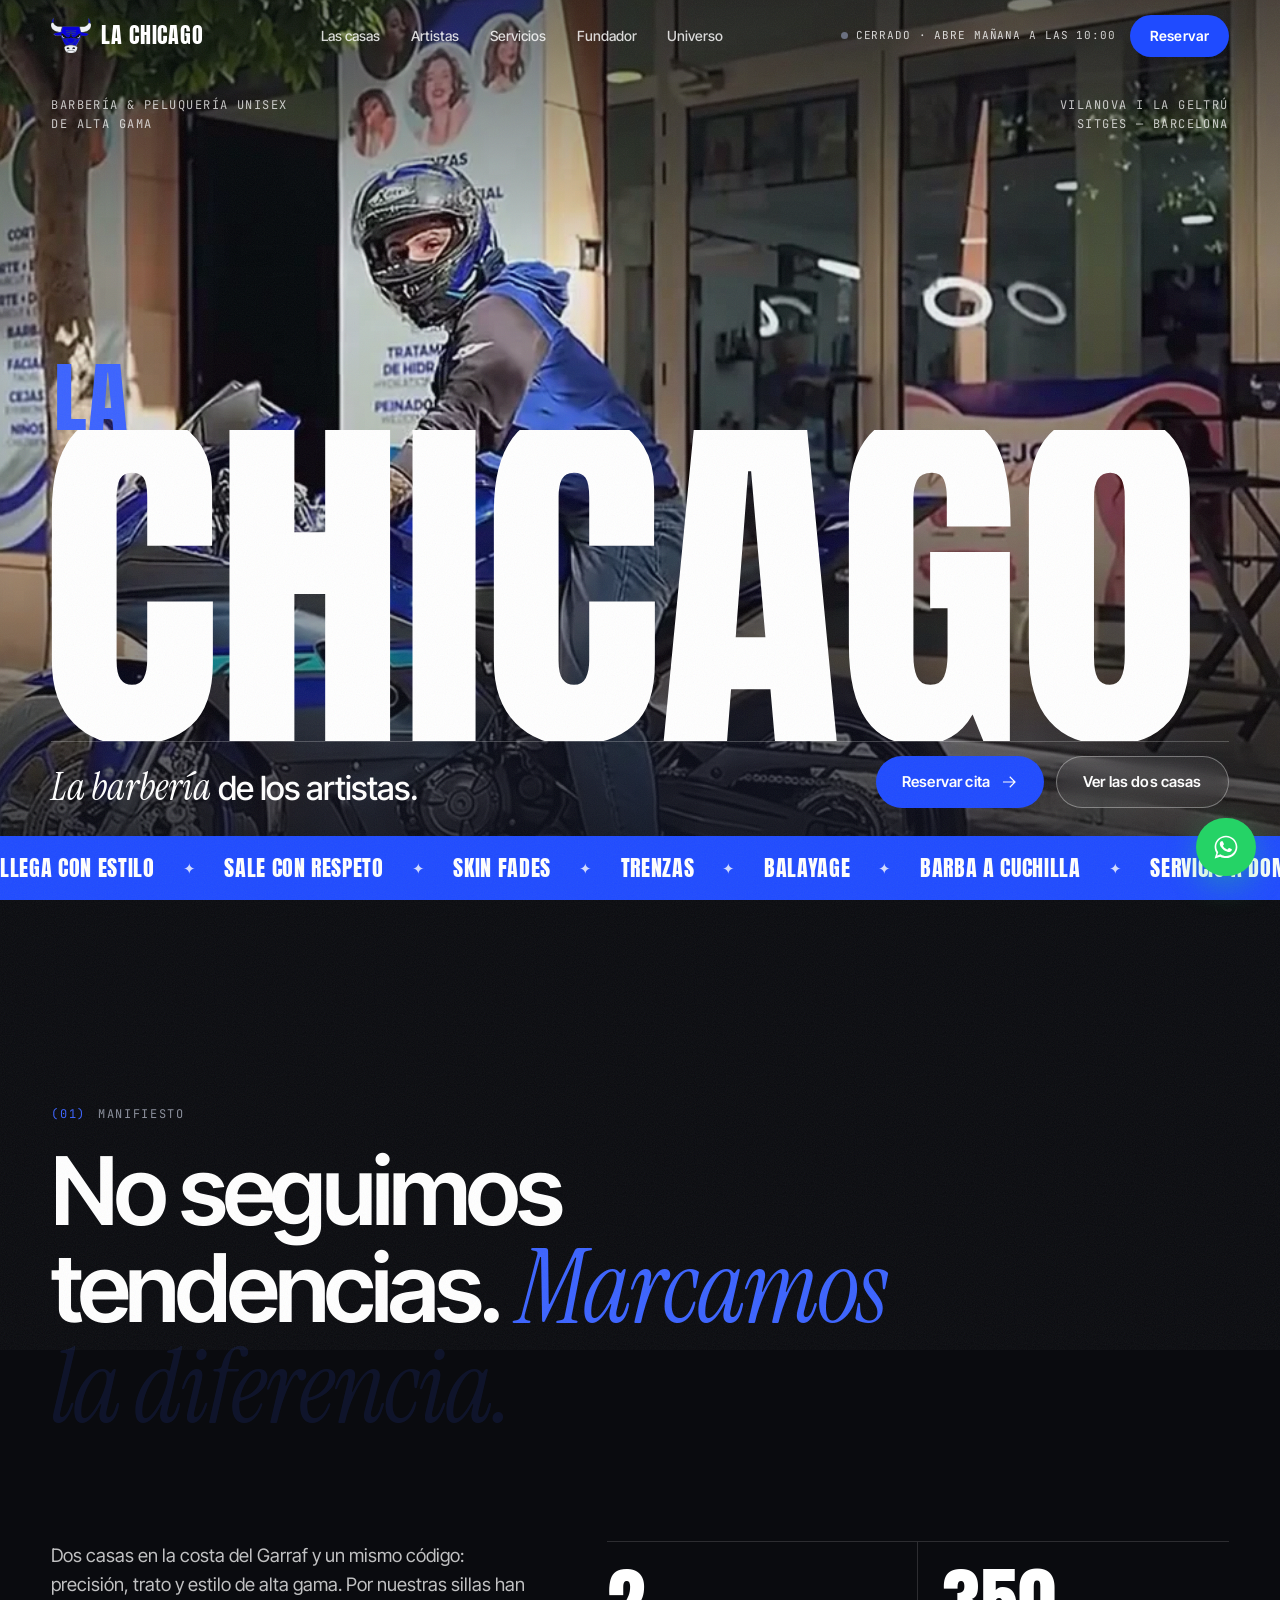
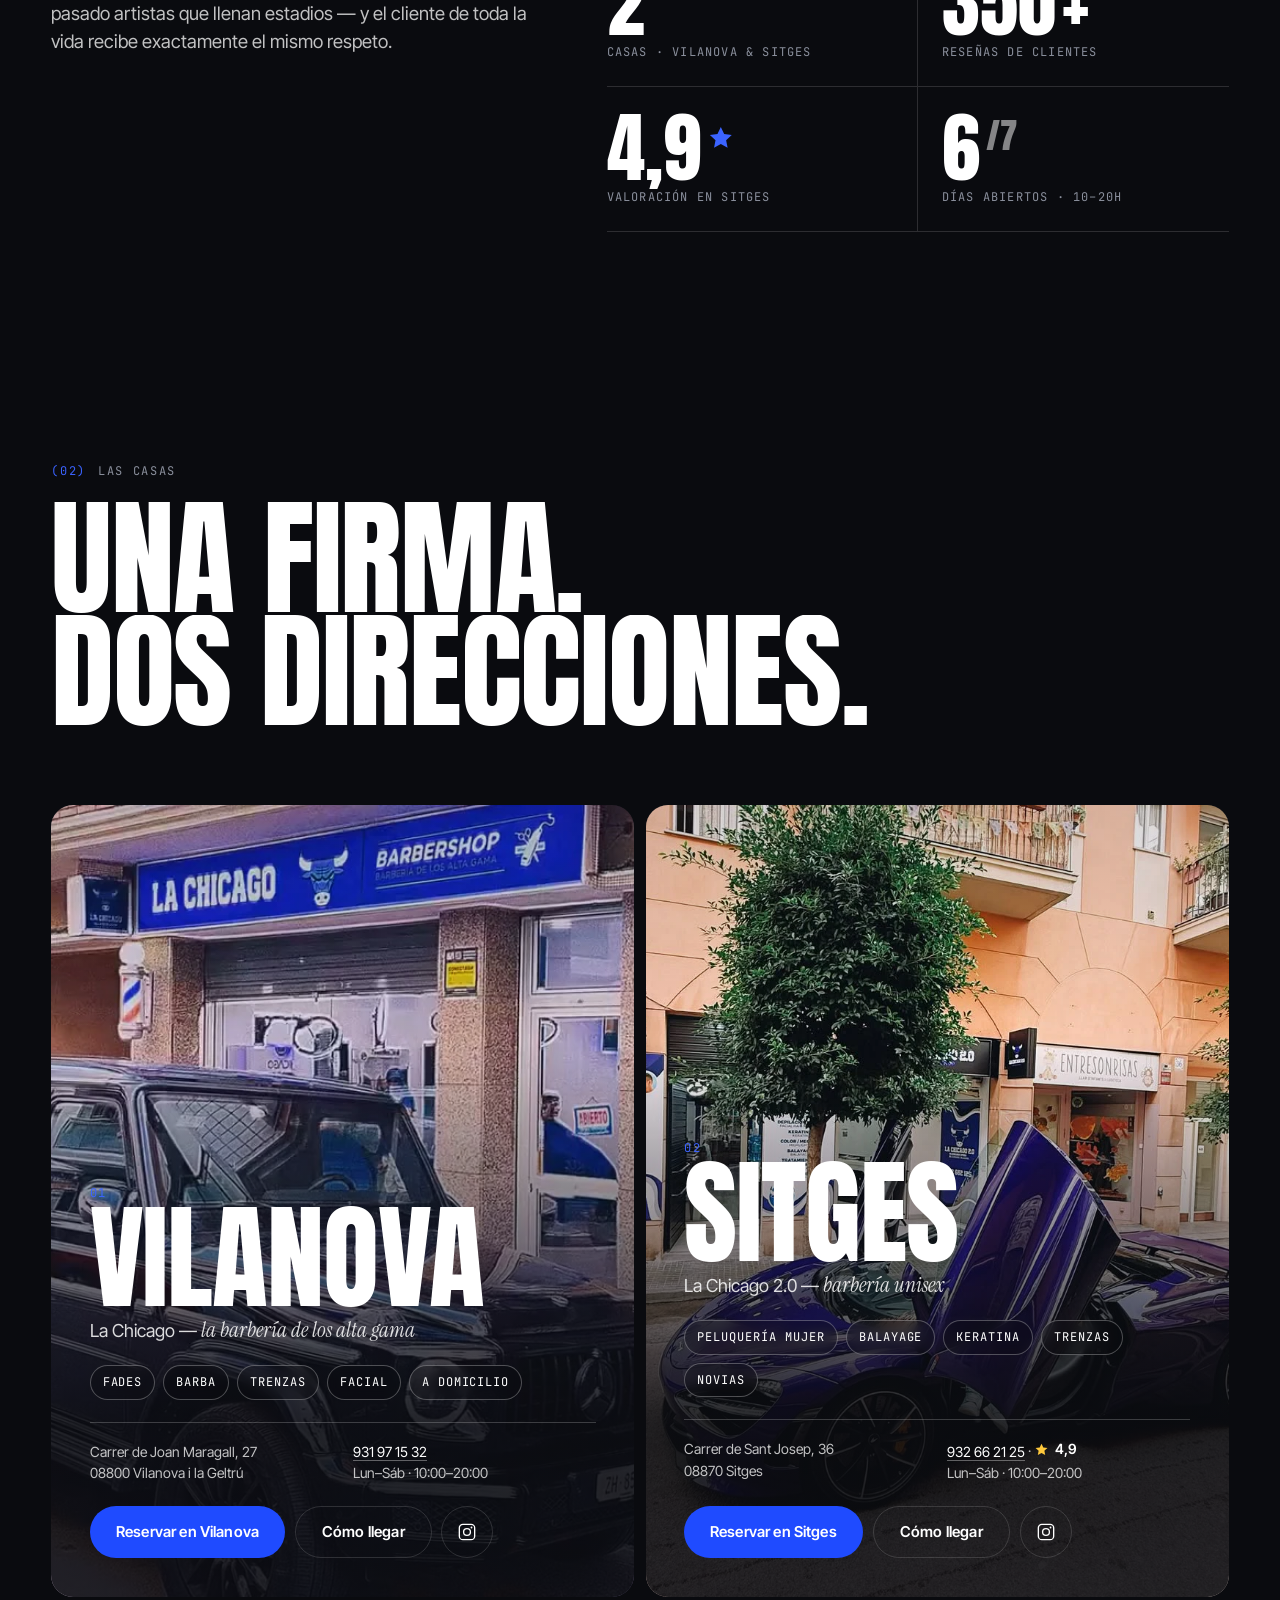
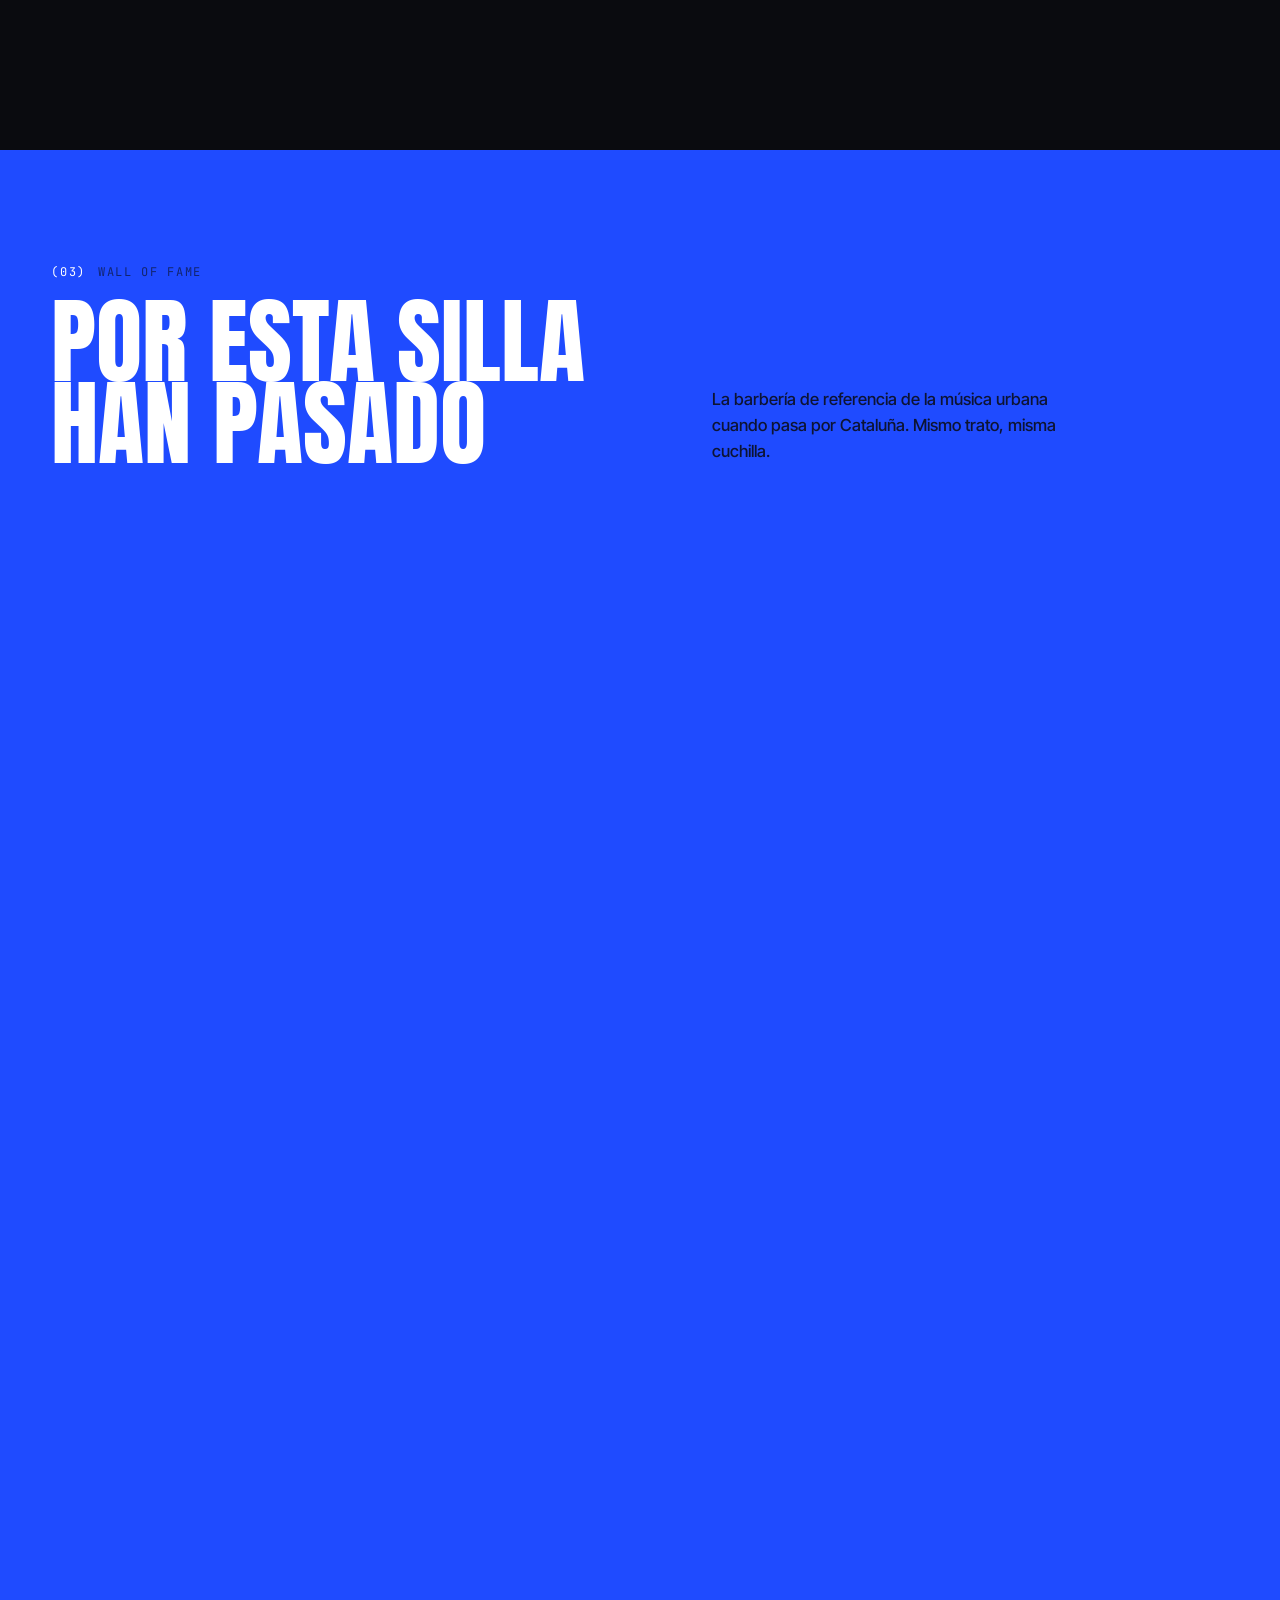
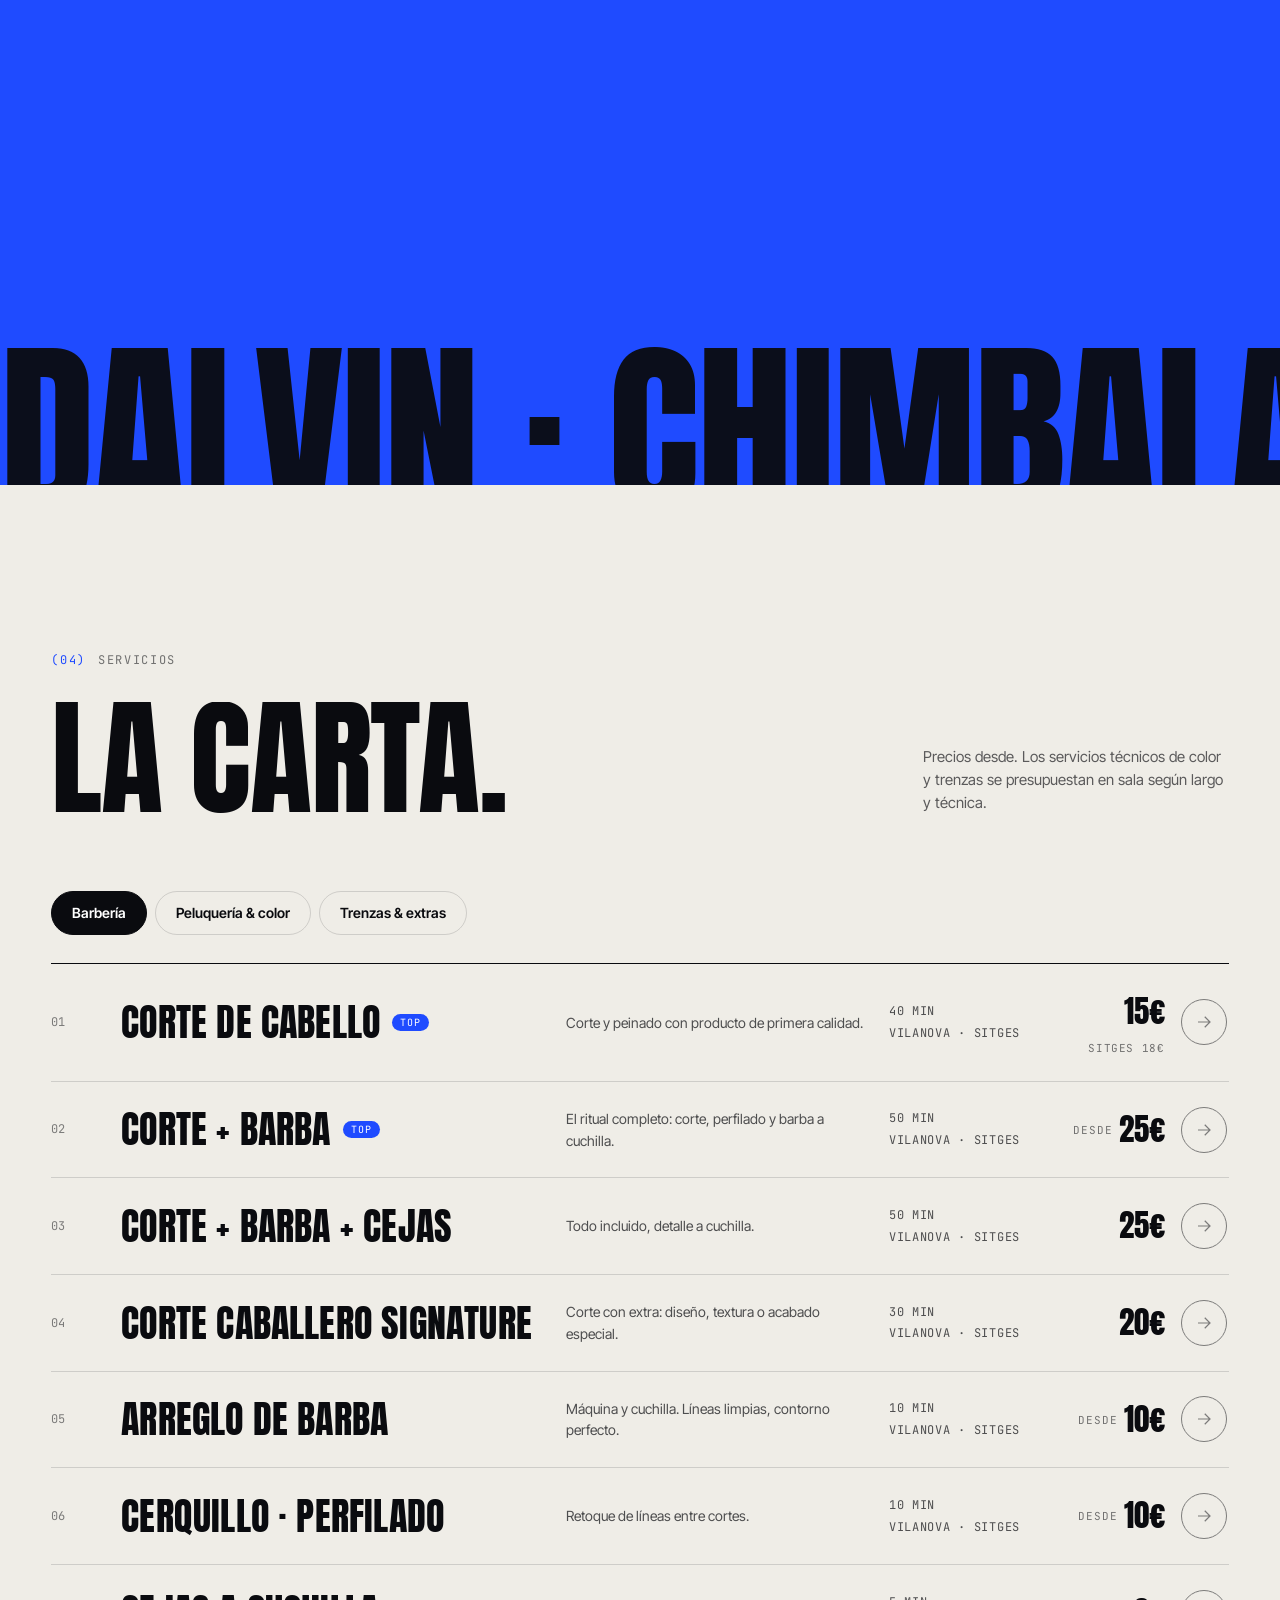
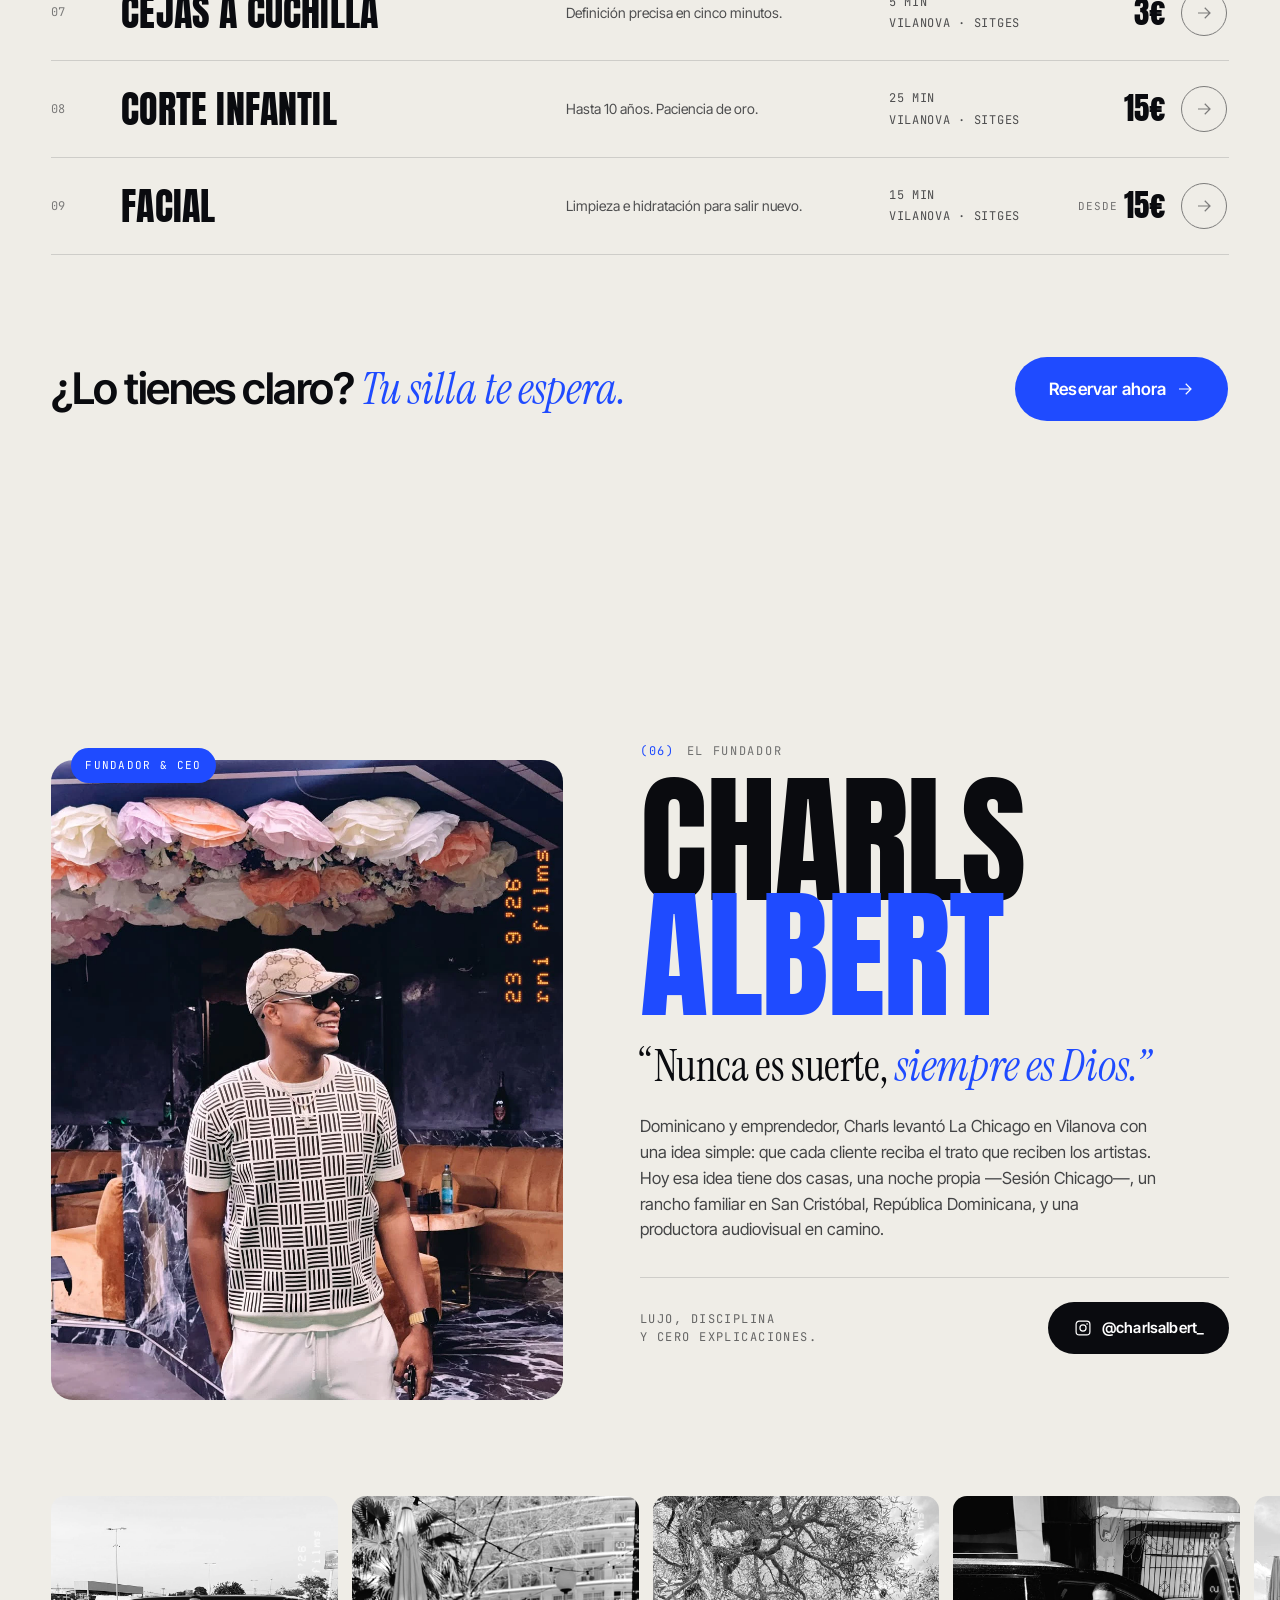
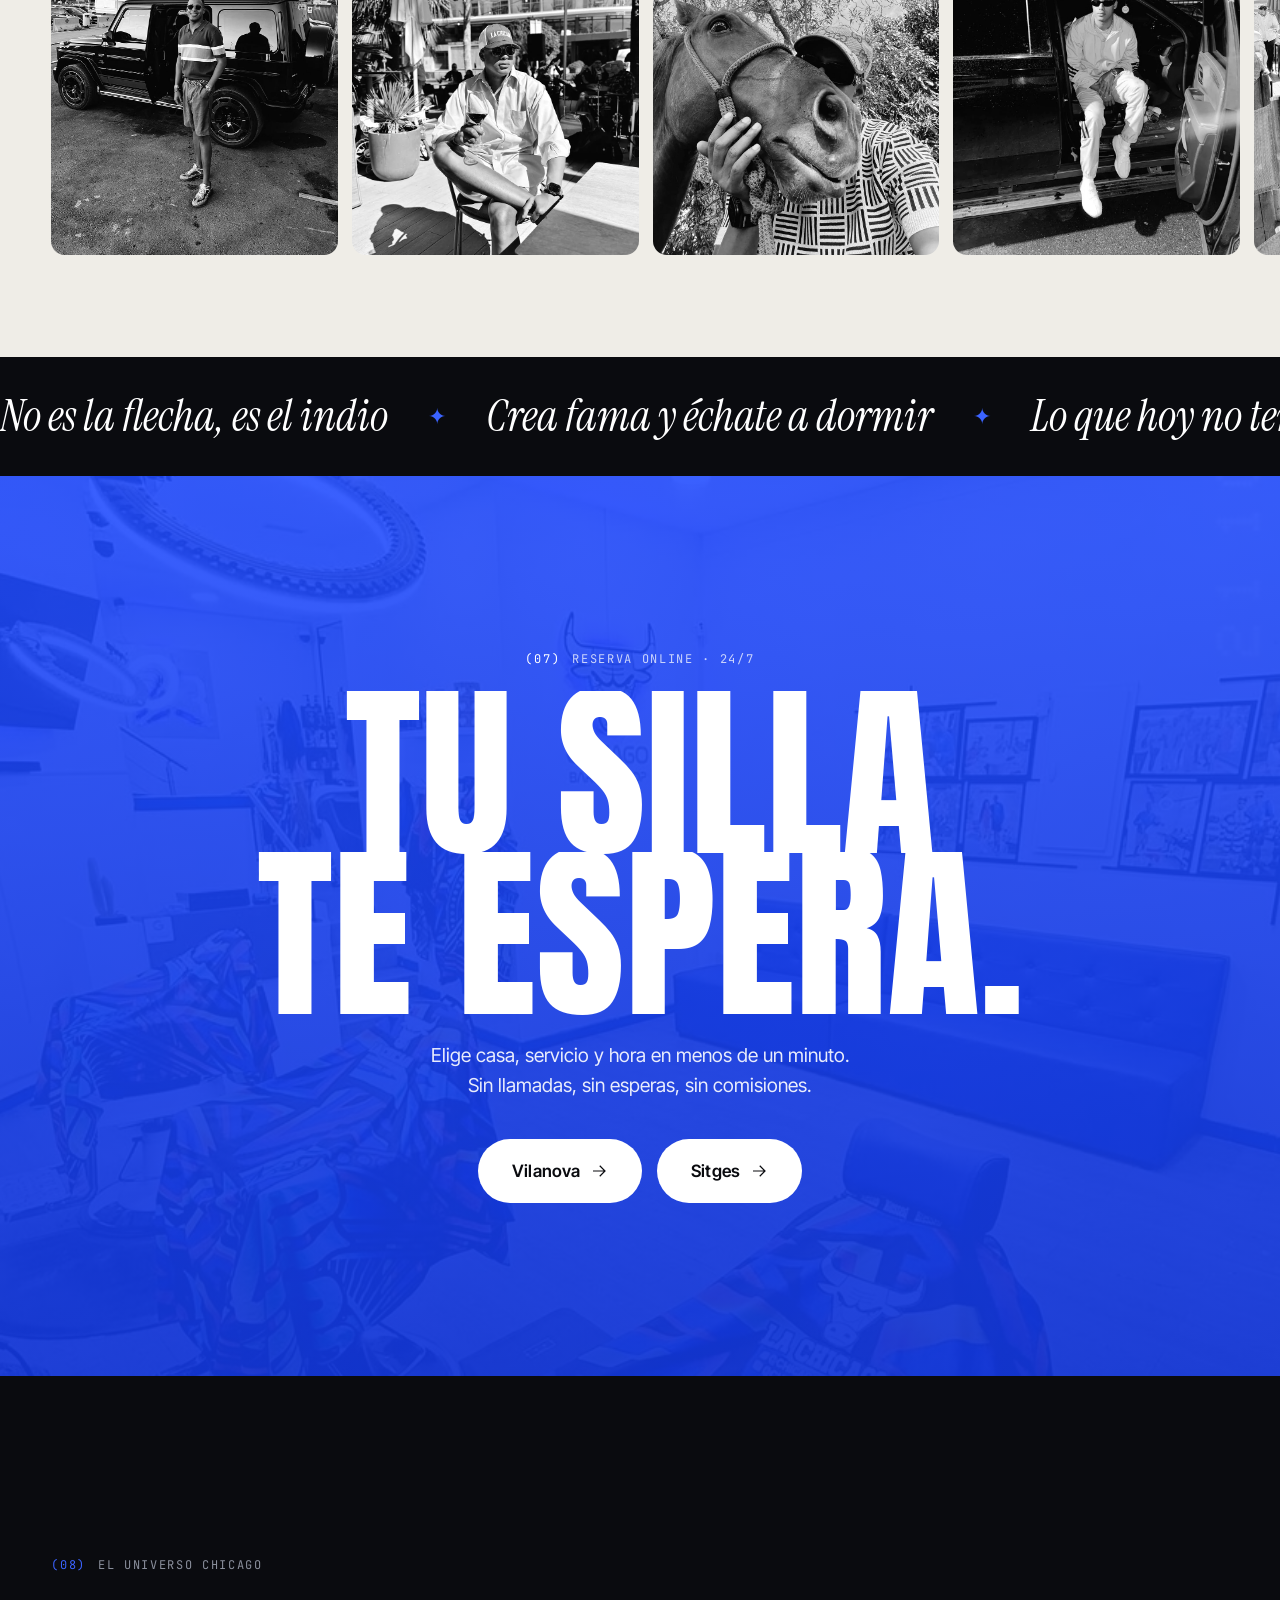
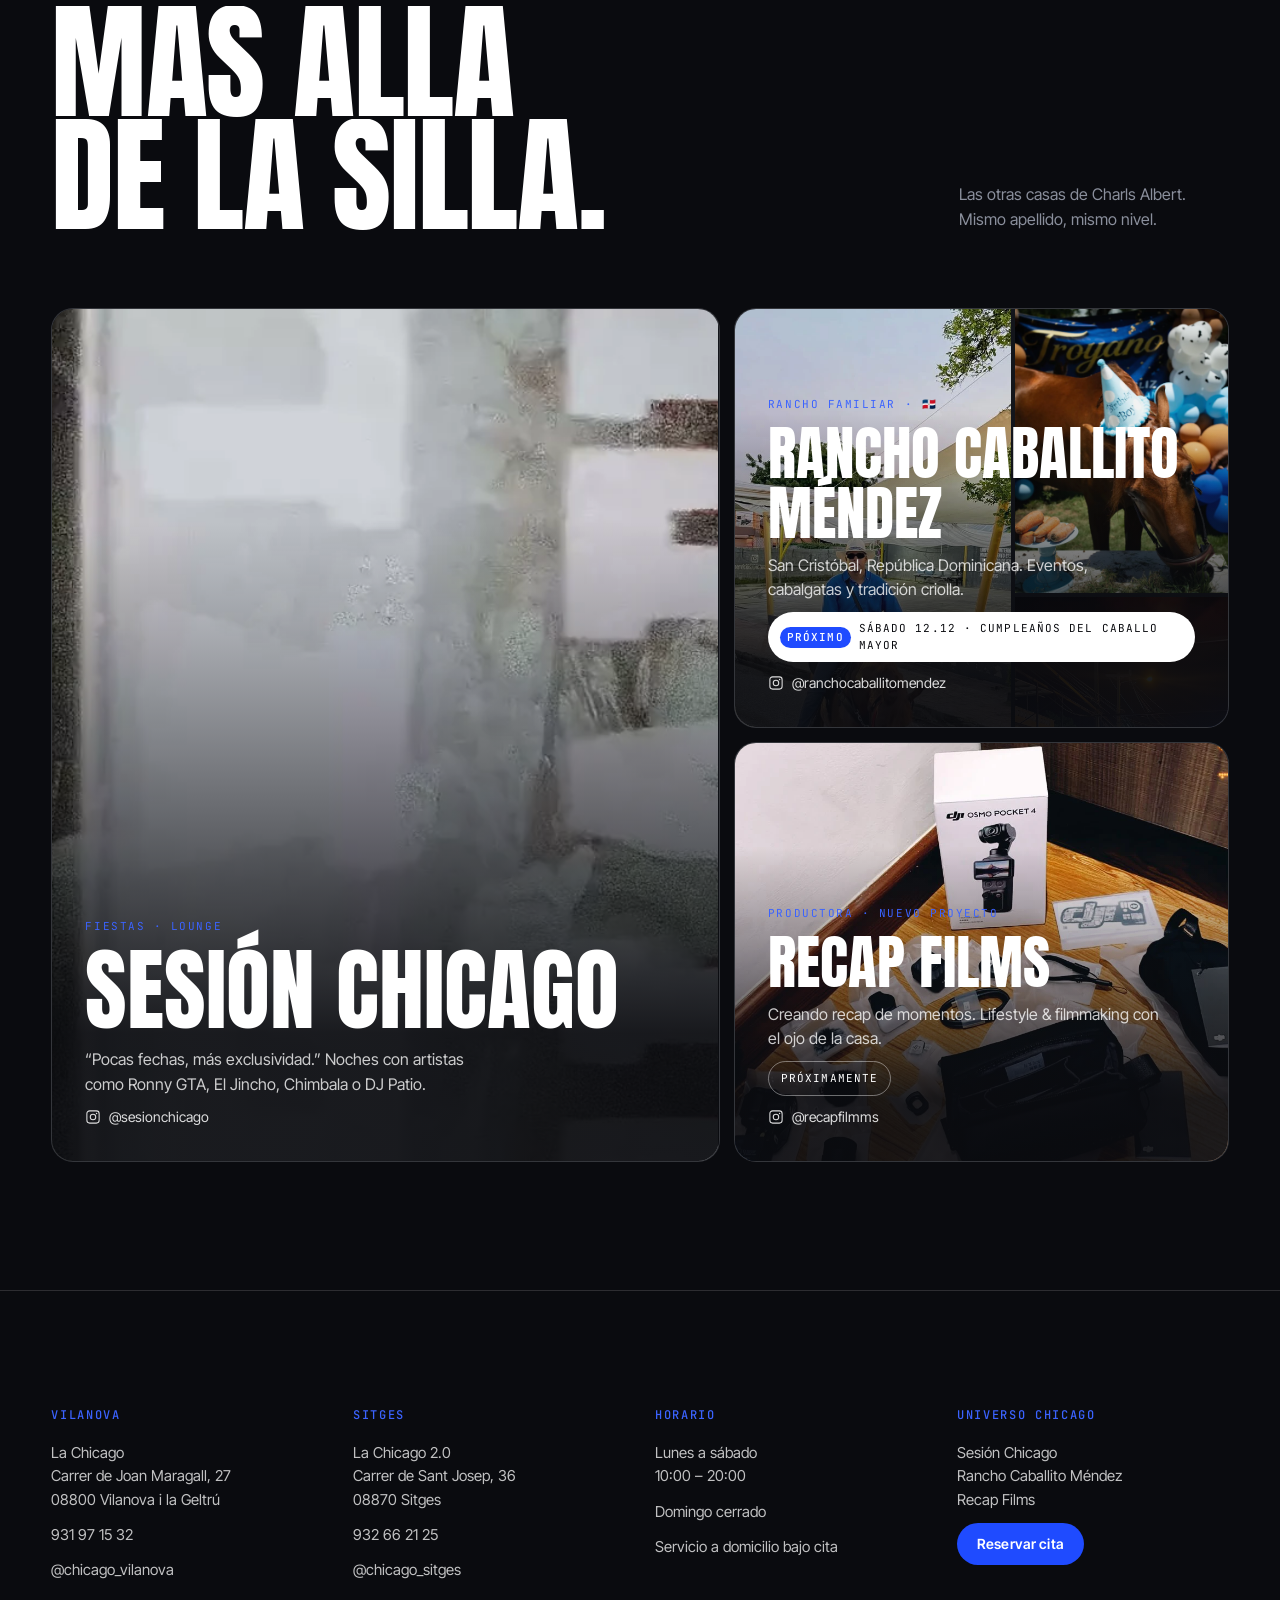
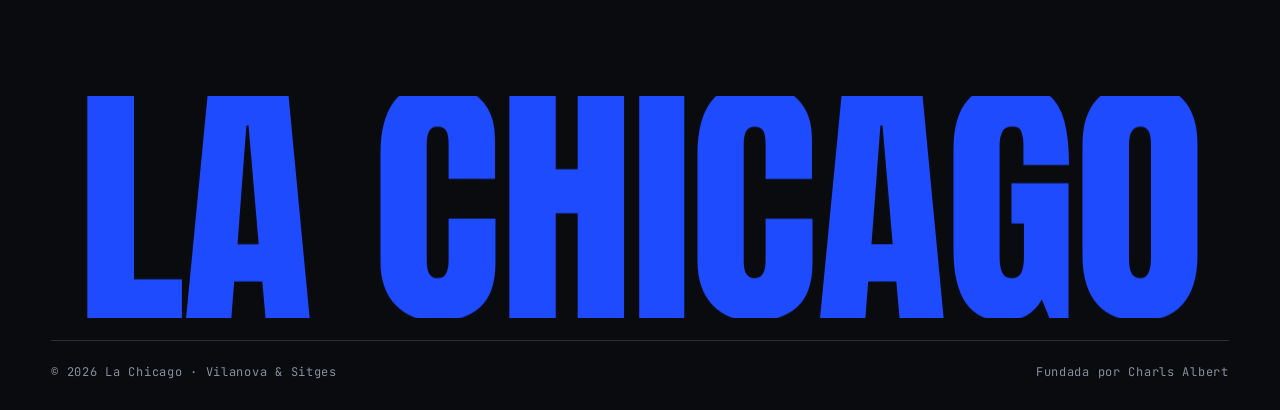
==== commit 8f0078bd: "Cambios de Charls: móvil primero, vídeos HD, WhatsApp, precios por sede, trenzas por WhatsApp Co-Aut" ====
--- a/index.html
+++ b/index.html
@@ -84,7 +84,8 @@
 <!-- ============ HERO ============ -->
 <section class="hero" id="hero">
   <div class="hero__media">
-    <video class="hero__video" id="heroVideo" src="video/hero.mp4" poster="img/poster-hero.webp" muted playsinline loop autoplay preload="auto"></video>
+    <video class="hero__video" id="heroVideo" muted playsinline loop autoplay preload="auto"></video>
+    <script>(function(){var v=document.getElementById('heroVideo'),m=matchMedia('(max-width: 760px) and (orientation: portrait)').matches;v.poster=m?'img/poster-hero-m.webp':'img/poster-hero.webp';v.src=m?'video/hero-m.mp4':'video/hero.mp4';})();</script>
     <div class="hero__shade"></div>
   </div>
 
@@ -155,6 +156,7 @@
         <div class="casa__ctas">
           <button class="btn btn--blue" data-book="vilanova">Reservar en Vilanova</button>
           <a class="btn btn--line" href="https://www.google.com/maps/place/Chicago+Barber+Shop/@41.2197687,1.723365,17z/data=!4m6!3m5!1s0x12a386fae7b99ffd:0x5dd889b69cb3510f!8m2!3d41.2197687!4d1.723365" target="_blank" rel="noopener">Cómo llegar</a>
+          <a class="btn btn--line btn--icon" href="https://instagram.com/chicago_vilanova" target="_blank" rel="noopener" aria-label="Instagram de La Chicago Vilanova"><svg><use href="#ig"/></svg></a>
         </div>
       </div>
     </article>
@@ -171,11 +173,12 @@
         <ul class="casa__tags"><li>Peluquería mujer</li><li>Balayage</li><li>Keratina</li><li>Trenzas</li><li>Novias</li></ul>
         <div class="casa__info">
           <p>Carrer de Sant Josep, 36<br>08870 Sitges</p>
-          <p><span class="rating"><svg><use href="#star"/></svg> 4,9 · 118 reseñas</span><br>Lun–Sáb · 10:00–20:00</p>
+          <p><a href="tel:+34932662125">932 66 21 25</a> · <span class="rating"><svg><use href="#star"/></svg> 4,9</span><br>Lun–Sáb · 10:00–20:00</p>
         </div>
         <div class="casa__ctas">
           <button class="btn btn--blue" data-book="sitges">Reservar en Sitges</button>
           <a class="btn btn--line" href="https://www.google.com/maps/search/?api=1&query=Carrer+de+Sant+Josep+36+08870+Sitges" target="_blank" rel="noopener">Cómo llegar</a>
+          <a class="btn btn--line btn--icon" href="https://instagram.com/chicago_sitges" target="_blank" rel="noopener" aria-label="Instagram de La Chicago 2.0 Sitges"><svg><use href="#ig"/></svg></a>
         </div>
       </div>
     </article>
@@ -222,32 +225,6 @@
   </div>
 </section>
 
-<!-- ============ EL TRABAJO / GALERIA ============ -->
-<section class="trabajo" id="trabajo">
-  <div class="section-head">
-    <p class="label"><span>(05)</span> El trabajo</p>
-    <h2 class="h-display split-lines">Hecho a cuchilla.</h2>
-  </div>
-  <div class="trabajo__grid">
-    <figure class="g g1" data-speed="-0.06"><img src="img/fade-4.webp" alt="Skin fade perfilado a cuchilla" loading="lazy"></figure>
-    <figure class="g g2" data-speed="0.08"><img src="img/braids-1.webp" alt="Trenzas en proceso" loading="lazy"></figure>
-    <figure class="g g3 g--video" data-speed="-0.03"><video data-src="video/trenzas.mp4" poster="img/poster-trenzas.webp" muted playsinline loop preload="none"></video><figcaption>Trenzas · La Chicago 2.0</figcaption></figure>
-    <figure class="g g4" data-speed="0.1"><img src="img/curly.webp" alt="Corte rizado con fade" loading="lazy"></figure>
-    <figure class="g g5" data-speed="-0.08"><img src="img/braids-6.webp" alt="Trenzista de La Chicago trabajando con un cliente" loading="lazy"></figure>
-    <figure class="g g6 g--video" data-speed="0.05"><video data-src="video/balayage.mp4" poster="img/poster-balayage.webp" muted playsinline loop preload="none"></video><figcaption>Balayage · Sitges</figcaption></figure>
-    <figure class="g g7" data-speed="-0.05"><img src="img/braids-2.webp" alt="Resultado de trenzas frente al logo de La Chicago 2.0" loading="lazy"></figure>
-    <figure class="g g8" data-speed="0.07"><img src="img/fade-3.webp" alt="Fade con diseño de línea" loading="lazy"></figure>
-    <figure class="g g9" data-speed="-0.04"><img src="img/vng-back.webp" alt="Barbero de La Chicago con camiseta del equipo" loading="lazy"></figure>
-    <figure class="g g10" data-speed="0.06"><img src="img/stg-flowers.webp" alt="Secado con brushing junto al muro de flores en Sitges" loading="lazy"></figure>
-  </div>
-  <div class="marquee marquee--outline" aria-hidden="true">
-    <div class="marquee__track marquee__track--slow">
-      <span>Skin fade</span><i>✦</i><span>Box braids</span><i>✦</i><span>Cornrows</span><i>✦</i><span>Balayage</span><i>✦</i><span>Keratina</span><i>✦</i><span>Barba a cuchilla</span><i>✦</i>
-      <span>Skin fade</span><i>✦</i><span>Box braids</span><i>✦</i><span>Cornrows</span><i>✦</i><span>Balayage</span><i>✦</i><span>Keratina</span><i>✦</i><span>Barba a cuchilla</span><i>✦</i>
-    </div>
-  </div>
-</section>
-
 <!-- ============ FUNDADOR ============ -->
 <section class="fundador" id="fundador">
   <div class="fundador__grid">
@@ -358,6 +335,7 @@
     <div class="footer__col">
       <h4>Sitges</h4>
       <p>La Chicago 2.0<br>Carrer de Sant Josep, 36<br>08870 Sitges</p>
+      <p><a href="tel:+34932662125">932 66 21 25</a></p>
       <p><a href="https://instagram.com/chicago_sitges" target="_blank" rel="noopener">@chicago_sitges</a></p>
     </div>
     <div class="footer__col">
@@ -380,6 +358,9 @@
     <span>Fundada por <a href="https://instagram.com/charlsalbert_" target="_blank" rel="noopener">Charls Albert</a></span>
   </div>
 </footer>
+
+<!-- WhatsApp flotante -->
+<a class="wa-float" id="waFloat" href="https://wa.me/message/HS3FELGO2NCOP1" target="_blank" rel="noopener" aria-label="Escríbenos por WhatsApp"><svg viewBox="0 0 32 32"><path fill="currentColor" d="M16 3C8.8 3 3 8.7 3 15.8c0 2.5.7 4.9 2 7L3 29l6.4-2c2 1.1 4.3 1.7 6.6 1.7 7.2 0 13-5.7 13-12.8S23.2 3 16 3Zm0 23.4c-2.1 0-4.1-.6-5.9-1.7l-.4-.3-3.8 1.2 1.2-3.7-.3-.4c-1.2-1.8-1.9-3.9-1.9-6.1C4.9 9.8 9.9 4.9 16 4.9s11.1 4.9 11.1 10.9S22.1 26.4 16 26.4Zm6.1-8.1c-.3-.2-2-1-2.3-1.1-.3-.1-.5-.2-.8.2-.2.3-.9 1.1-1.1 1.3-.2.2-.4.3-.7.1-.3-.2-1.4-.5-2.7-1.6-1-.9-1.7-2-1.9-2.3-.2-.3 0-.5.1-.7l.5-.6c.2-.2.2-.3.3-.6.1-.2 0-.4 0-.6l-1-2.5c-.3-.7-.6-.6-.8-.6h-.7c-.2 0-.6.1-.9.4-.3.3-1.2 1.1-1.2 2.8s1.2 3.2 1.4 3.4c.2.2 2.4 3.6 5.8 5 .8.3 1.4.5 1.9.7.8.3 1.5.2 2.1.1.6-.1 2-.8 2.3-1.6.3-.8.3-1.5.2-1.6-.1-.2-.3-.3-.6-.4Z"/></svg><span>WhatsApp</span></a>
 
 <!-- Botón móvil fijo -->
 <button class="mbook" data-book><span>Reservar cita</span><svg><use href="#arrow"/></svg></button>
--- a/styles.css
+++ b/styles.css
@@ -475,60 +475,151 @@
   .svc__desc { display: none; }
   .svc__meta { display: none; }
 }
+/* ---------- extras (WhatsApp, iconos, carta) ---------- */
+.btn--icon { width: 52px; padding: 0; flex: none; }
+.btn--icon svg { width: 20px; height: 20px; }
+.btn--icon:hover svg { transform: none; }
+.svc__alt { display: block; font-family: var(--f-mono); font-style: normal; font-size: 11px; letter-spacing: .06em; opacity: .55; margin-top: 4px; text-transform: uppercase; }
+.svc__price.is-wa { color: #1aa851; }
+.svc:hover .svc__price.is-wa { color: #3ddc84; }
+.svc-more { list-style: none; padding: 16px 0 0; }
+.svc-more button { width: 100%; height: 50px; border-radius: 999px; border: 1px solid var(--ink); font-weight: 700; font-size: 15px; color: var(--ink); }
+.svc.is-more { display: none; }
+.bk-svc.is-wa .p.wa { color: #3ddc84; font-family: var(--f-mono); font-size: 12px; letter-spacing: .06em; }
+.wa-float { position: fixed; right: 24px; bottom: 24px; z-index: 96; height: 58px; min-width: 58px; border-radius: 999px; background: #25d366; color: #fff; display: flex; align-items: center; justify-content: center; gap: 10px; padding: 0 16px; box-shadow: 0 10px 30px rgba(37,211,102,.35); font-weight: 700; font-size: 15px; transition: transform .4s var(--ease), box-shadow .4s; }
+.wa-float svg { width: 28px; height: 28px; flex: none; }
+.wa-float span { display: none; }
+.wa-float:hover { transform: translateY(-3px); box-shadow: 0 14px 36px rgba(37,211,102,.5); }
+@media (min-width: 901px) { .wa-float:hover span { display: inline; } }
+
+/* ==========================================================================
+   MÓVIL (prioridad: menos espacio, más rápido, más nítido)
+   ========================================================================== */
 @media (max-width: 900px) {
   :root { --nav-h: 64px; }
   .status { display: none; }
   .nav__right .btn { display: none; }
+  .label { margin-bottom: 14px; font-size: 11px; }
+  .section-head { margin-bottom: 26px; }
+  .h-display { font-size: clamp(48px, 13vw, 96px); }
+
+  /* hero */
   .hero__top { flex-direction: column; gap: 10px; }
   .hero__top .eyebrow--r { text-align: left; color: var(--blue-2); }
-  .hero__bottom { flex-direction: column; align-items: flex-start; padding-bottom: 76px; }
+  .hero__bottom { flex-direction: column; align-items: flex-start; gap: 16px; padding-bottom: 70px; }
   .hero__ctas { justify-content: flex-start; }
   .hero__scroll { display: none; }
-  .manifesto__grid { grid-template-columns: 1fr; }
-  .casas__panels { flex-direction: column; height: auto; }
-  .casa { min-height: 760px; flex: none !important; }
+
+  /* manifiesto */
+  .manifesto { padding: 64px var(--pad) 40px; }
+  .manifesto__text { font-size: clamp(36px, 10.5vw, 64px); }
+  .manifesto__grid { grid-template-columns: 1fr; margin-top: 32px; gap: 28px; }
+  .stats li { padding: 16px 0 14px; }
+  .stats b { font-size: clamp(44px, 12vw, 64px); }
+
+  /* casas: foto arriba, datos abajo */
+  .casas { padding: 40px 0 56px; }
+  .casas__panels { flex-direction: column; height: auto; gap: 14px; }
+  .casa { min-height: 0; flex: none !important; display: flex; flex-direction: column; border: 1px solid var(--line); }
+  .casa::after { display: none; }
+  .casa__media { position: relative; inset: auto; z-index: 0; aspect-ratio: 4 / 3; overflow: hidden; }
+  .casa__body { position: static; padding: 20px 18px 20px; }
+  .casa__city { font-size: clamp(56px, 17vw, 84px); margin: 4px 0 6px; }
+  .casa__name { margin-bottom: 14px; }
+  .casa__tags { margin-bottom: 16px; gap: 6px; }
+  .casa__tags li { padding: 6px 10px; font-size: 11px; background: transparent; }
   .casa .casa__info, .casa .casa__tags { opacity: 1 !important; transform: none !important; }
-  .artistas__head { grid-template-columns: 1fr; }
+  .casa__info { padding-top: 14px; margin-bottom: 16px; }
+  .casa__ctas { flex-wrap: wrap; gap: 8px; }
+  .casa__ctas .btn--blue { flex: 1 1 100%; }
+  .casa__ctas .btn--line:not(.btn--icon) { flex: 1; }
+
+  /* artistas */
+  .artistas__head { grid-template-columns: 1fr; margin-bottom: 22px; }
+  .artistas__pin { height: auto; padding: 72px 0 20px; }
   .artistas__track { width: auto; overflow-x: auto; scroll-snap-type: x mandatory; padding-bottom: 6px; scrollbar-width: none; }
   .artistas__track::-webkit-scrollbar { display: none; }
-  .art { scroll-snap-align: center; }
-  .artistas__pin { height: auto; padding: 90px 0 30px; }
-  .art { height: auto; }
-  .art--photo { width: 78vw; }
-  .art--poster { width: 62vw; }
-  .art--video { width: 82vw; }
+  .art { scroll-snap-align: center; height: auto; }
+  .art--photo { width: 74vw; }
+  .art--poster { width: 56vw; }
+  .art--video { width: 76vw; }
+  .artistas__names { font-size: 22vw; padding-top: 12px; }
+
+  /* carta */
+  .servicios { padding: 64px 0 56px; }
   .servicios .section-head, .universo .section-head { grid-template-columns: 1fr; }
+  .servicios__intro { font-size: 14px; }
+  .tabs { flex-wrap: nowrap; overflow-x: auto; scrollbar-width: none; margin-bottom: 16px; }
+  .tabs::-webkit-scrollbar { display: none; }
+  .tab { flex: none; height: 40px; padding: 0 16px; font-size: 13px; }
   .svc-hover { display: none; }
-  .trabajo__grid { grid-template-columns: repeat(6, 1fr); grid-auto-rows: 22vw; gap: 10px; }
-  .g1 { grid-column: 1 / 4; grid-row: 1 / 4; } .g2 { grid-column: 4 / 7; grid-row: 1 / 3; } .g3 { grid-column: 4 / 7; grid-row: 3 / 6; }
-  .g4 { grid-column: 1 / 4; grid-row: 4 / 6; } .g5 { grid-column: 1 / 4; grid-row: 6 / 9; } .g6 { grid-column: 4 / 7; grid-row: 6 / 10; }
-  .g7 { grid-column: 1 / 4; grid-row: 9 / 11; } .g8 { grid-column: 4 / 7; grid-row: 10 / 12; } .g9 { grid-column: 1 / 4; grid-row: 11 / 14; } .g10 { grid-column: 4 / 7; grid-row: 12 / 14; }
-  .fundador__grid { grid-template-columns: 1fr; }
-  .uni { grid-template-columns: 1fr; }
-  .uni__card--sesion { grid-row: auto; min-height: 560px; }
-  .footer__top { grid-template-columns: 1fr 1fr; }
-  .mbook { display: flex; position: fixed; z-index: 95; left: 16px; right: 16px; bottom: calc(14px + env(safe-area-inset-bottom)); height: 58px; border-radius: 999px; background: var(--blue); color: #fff; align-items: center; justify-content: space-between; padding: 0 10px 0 26px; font-weight: 700; font-size: 16px; box-shadow: 0 12px 40px rgba(31,75,255,.45); transform: translateY(140%); transition: transform .6s var(--ease); }
+  .servicios__cta { margin-top: 36px; }
+
+  /* fundador */
+  .fundador { padding: 64px 0 0; }
+  .fundador__grid { grid-template-columns: 1fr; gap: 28px; }
+  .fundador__img { aspect-ratio: 4 / 4.4; }
+  .fundador__name { font-size: clamp(64px, 19vw, 110px); margin-bottom: 18px; }
+  .fundador__quote { font-size: 30px; margin-bottom: 18px; }
+  .fundador__p { margin-bottom: 22px; }
+  .film { margin-top: 48px; }
+  .film__track img { height: 200px; }
+  .quotes { margin-top: 36px; }
+  .quotes__track { padding: 18px 0; font-size: 26px; }
+
+  /* cta */
+  .cta { min-height: 0; padding: 90px var(--pad); }
+  .cta__title { font-size: clamp(64px, 19vw, 120px); }
+
+  /* universo: grande + dos pequeños, como en escritorio */
+  .universo { padding: 64px 0 48px; }
+  .uni { grid-template-columns: 1.15fr 1fr; grid-template-rows: auto auto; gap: 8px; }
+  .uni__card { min-height: 210px; border-radius: 16px; }
+  .uni__card--sesion { grid-row: 1 / 3; min-height: 428px; }
+  .uni__body { padding: 12px; gap: 6px; }
+  .uni__card p { display: none; }
+  .uni__card h3 { font-size: 22px; line-height: 1.02; }
+  .uni__card--sesion h3 { font-size: 34px; }
+  .uni__kind { font-size: 9px; letter-spacing: .1em; }
+  .uni__event, .uni__badge { font-size: 9px; padding: 5px 8px; letter-spacing: .06em; }
+  .uni__card--rancho .uni__event, .uni__card:not(.uni__card--sesion) .uni__kind { display: none; }
+  .uni__handle { font-size: 11px; }
+  .uni__handle svg { width: 13px; height: 13px; }
+  .uni__media--stack { display: block; }
+  .uni__media--stack img:not(:first-child) { display: none; }
+
+  /* footer */
+  .footer { padding: 56px var(--pad) 100px; }
+  .footer__top { grid-template-columns: 1fr 1fr; gap: 22px; }
+  .footer__word { margin: 40px 0 16px; }
+
+  /* barra de reserva + WhatsApp */
+  .mbook { display: flex; position: fixed; z-index: 95; left: 16px; right: 86px; bottom: calc(14px + env(safe-area-inset-bottom)); height: 58px; border-radius: 999px; background: var(--blue); color: #fff; align-items: center; justify-content: space-between; padding: 0 10px 0 24px; font-weight: 700; font-size: 16px; box-shadow: 0 12px 40px rgba(31,75,255,.45); transform: translateY(140%); transition: transform .6s var(--ease); }
   .mbook svg { width: 40px; height: 40px; padding: 11px; border-radius: 50%; background: rgba(255,255,255,.18); }
   .mbook.is-on { transform: none; }
-  .footer { padding-bottom: 100px; }
+  .wa-float { right: 16px; bottom: calc(14px + env(safe-area-inset-bottom)); width: 58px; padding: 0; }
 }
 @media (max-width: 600px) {
-  .hero { min-height: 600px; }
+  .hero { min-height: 580px; }
   .hero__line--big { font-size: calc((100vw - 2 * var(--pad)) / 3.1); }
   .hero__ctas .btn { height: 50px; padding: 0 20px; }
   .hero__ctas .btn--ghost { display: none; }
-  .marquee__track { font-size: 18px; padding: 12px 0; gap: 20px; }
+  .marquee__track { font-size: 16px; padding: 11px 0; gap: 18px; }
   .stats li:nth-child(odd) { padding-right: 14px; }
   .stats li:nth-child(even) { padding-left: 14px; }
-  .casa { min-height: 740px; border-radius: 18px; }
-  .casa__info { grid-template-columns: 1fr; gap: 10px; }
-  .casa__ctas .btn { flex: 1; padding: 0 16px; }
-  .svc { grid-template-columns: 1fr auto; padding: 18px 0; gap: 4px 12px; }
+  .casa { border-radius: 18px; }
+  .casa__info { grid-template-columns: 1fr 1fr; gap: 10px; font-size: 13px; }
+  .svc { grid-template-columns: 1fr auto; padding: 13px 0; gap: 2px 12px; }
   .svc__i, .svc__go { display: none; }
-  .svc__name { font-size: 26px; }
-  .svc__price { font-size: 26px; }
-  .servicios__cta { flex-direction: column; align-items: flex-start; }
-  .footer__top { grid-template-columns: 1fr; }
+  .svc__name { font-size: 20px; gap: 8px; }
+  .svc__top { font-size: 9px; padding: 3px 6px; }
+  .svc__price { font-size: 22px; }
+  .svc__price.is-ask { font-size: 11px; }
+  .svc__alt { font-size: 10px; margin-top: 2px; }
+  .servicios__cta { flex-direction: column; align-items: flex-start; gap: 16px; }
+  .servicios__cta p { font-size: 26px; }
+  .footer__top { grid-template-columns: 1fr 1fr; }
+  .footer__col p { font-size: 13px; }
   .book__head, .book__body, .book__foot { padding-left: 18px; padding-right: 18px; }
   .book__steps { padding: 0 18px; }
   .bk-days { margin: 0 -18px; padding-left: 18px; padding-right: 18px; }
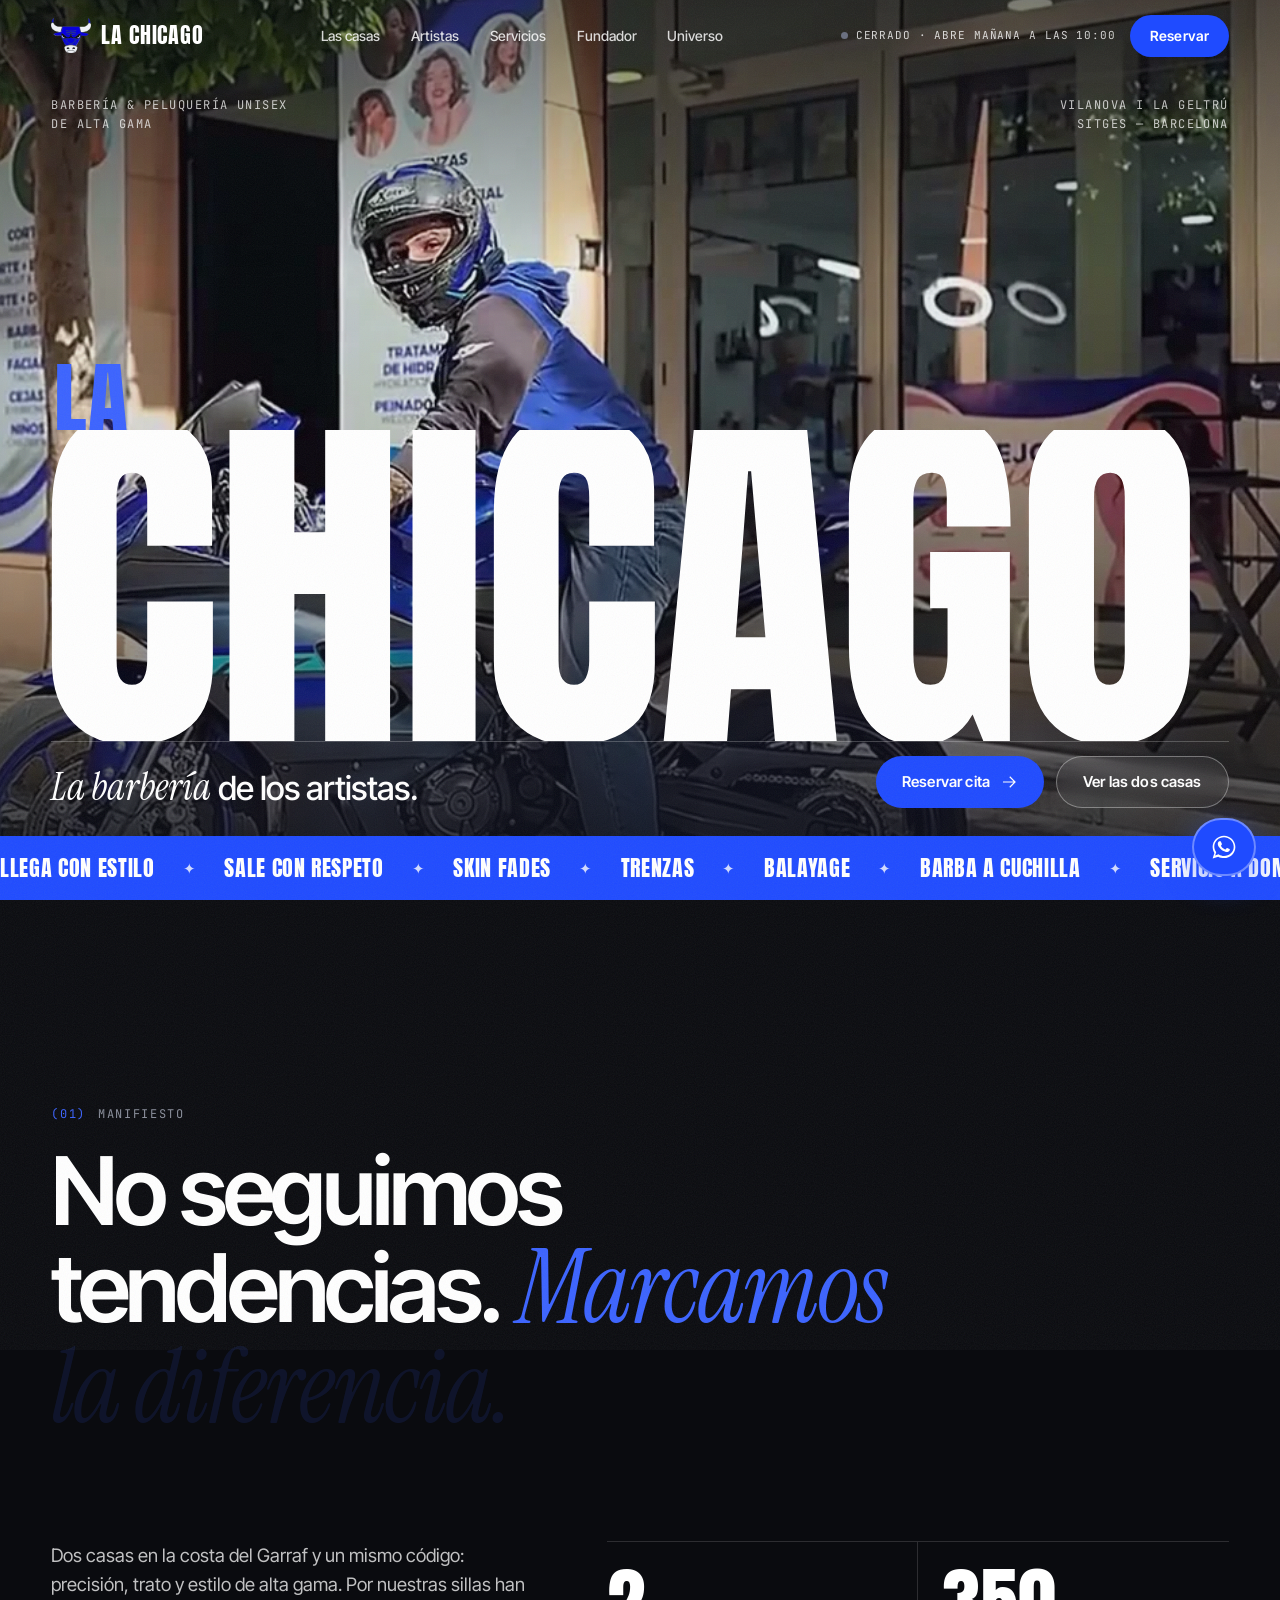
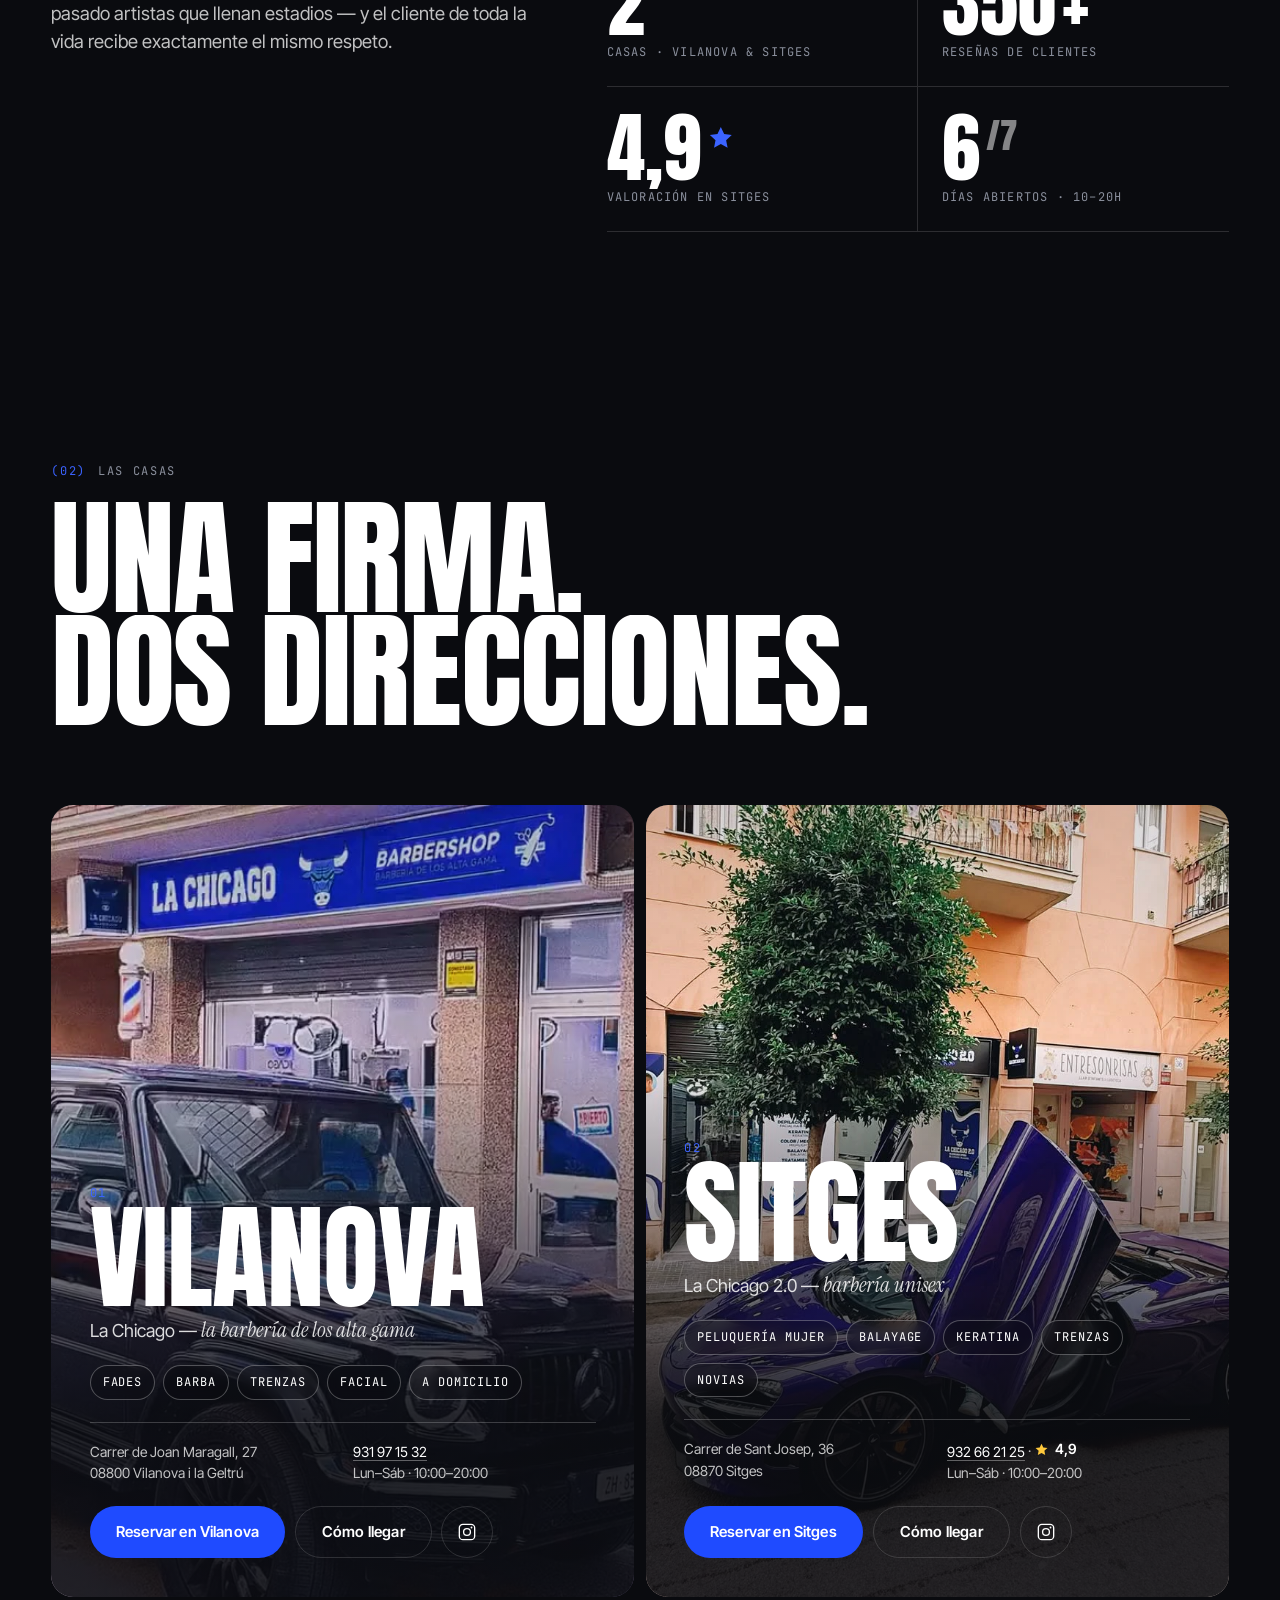
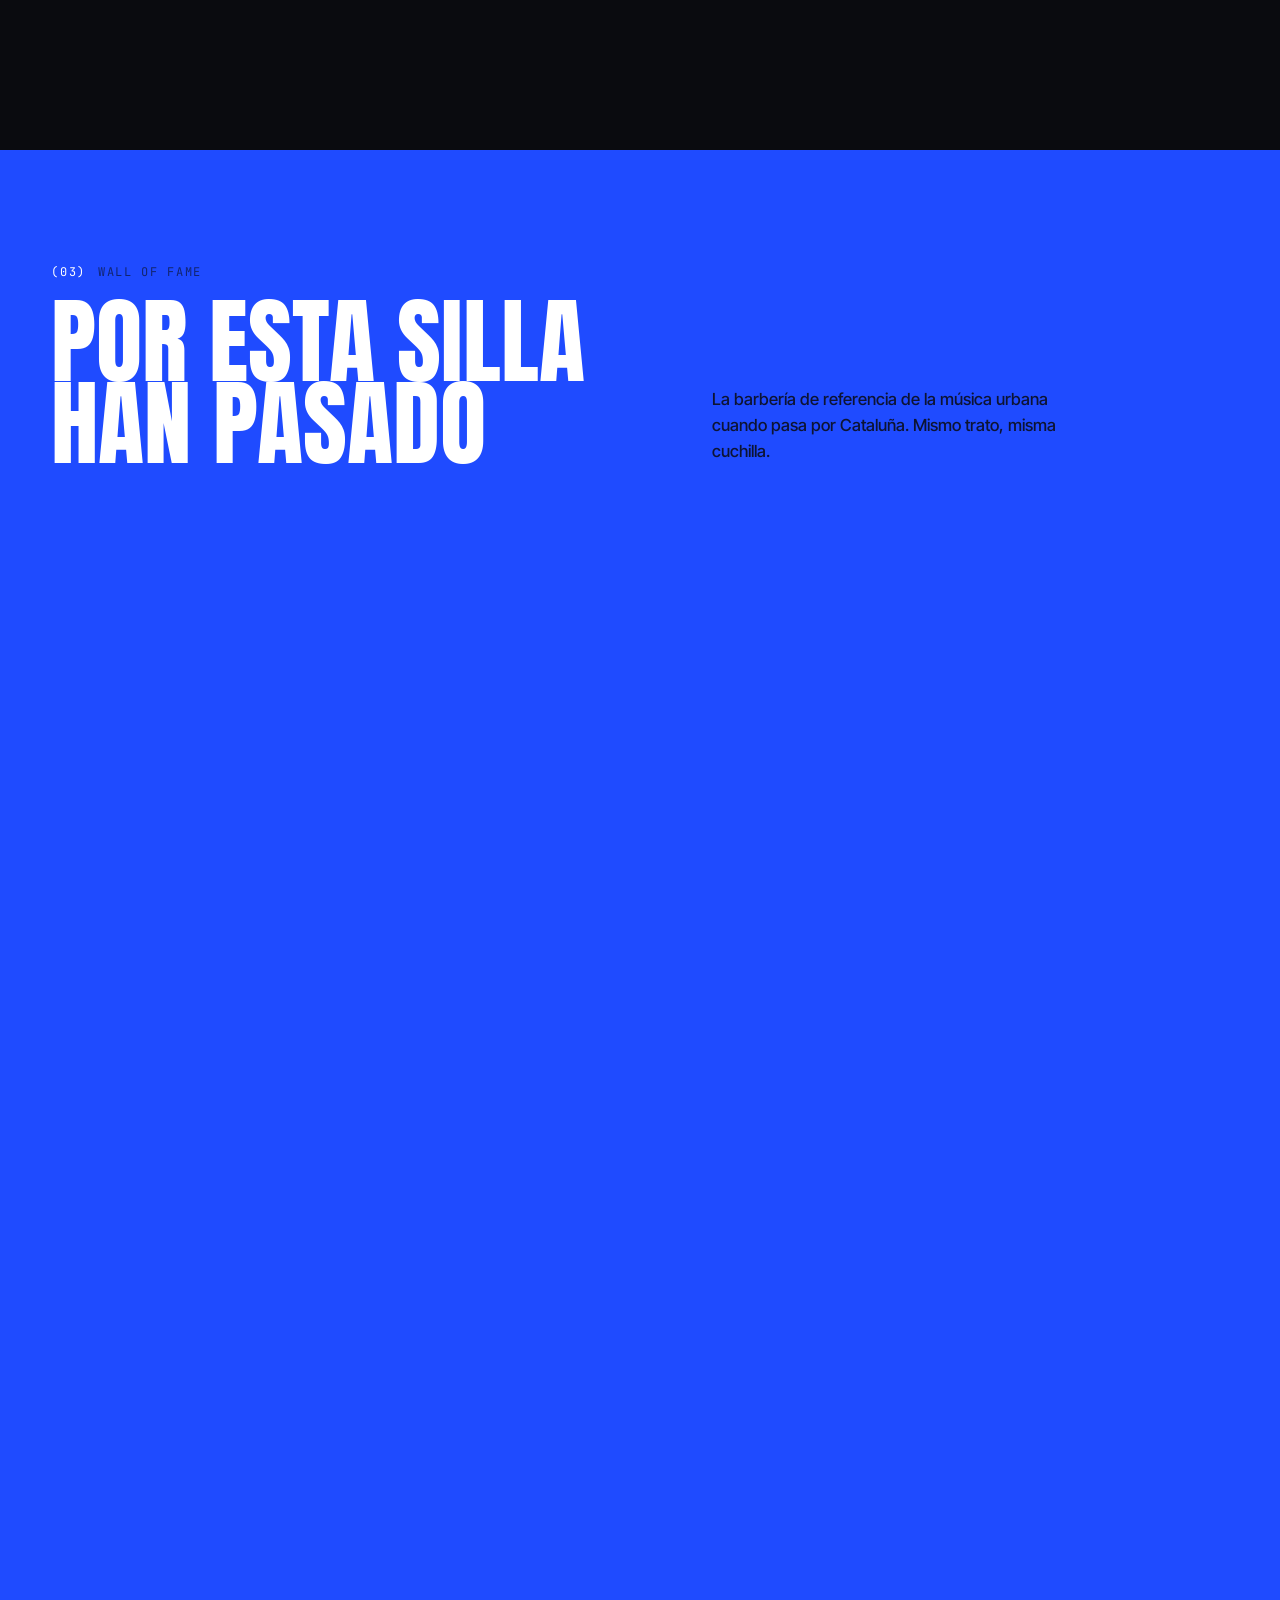
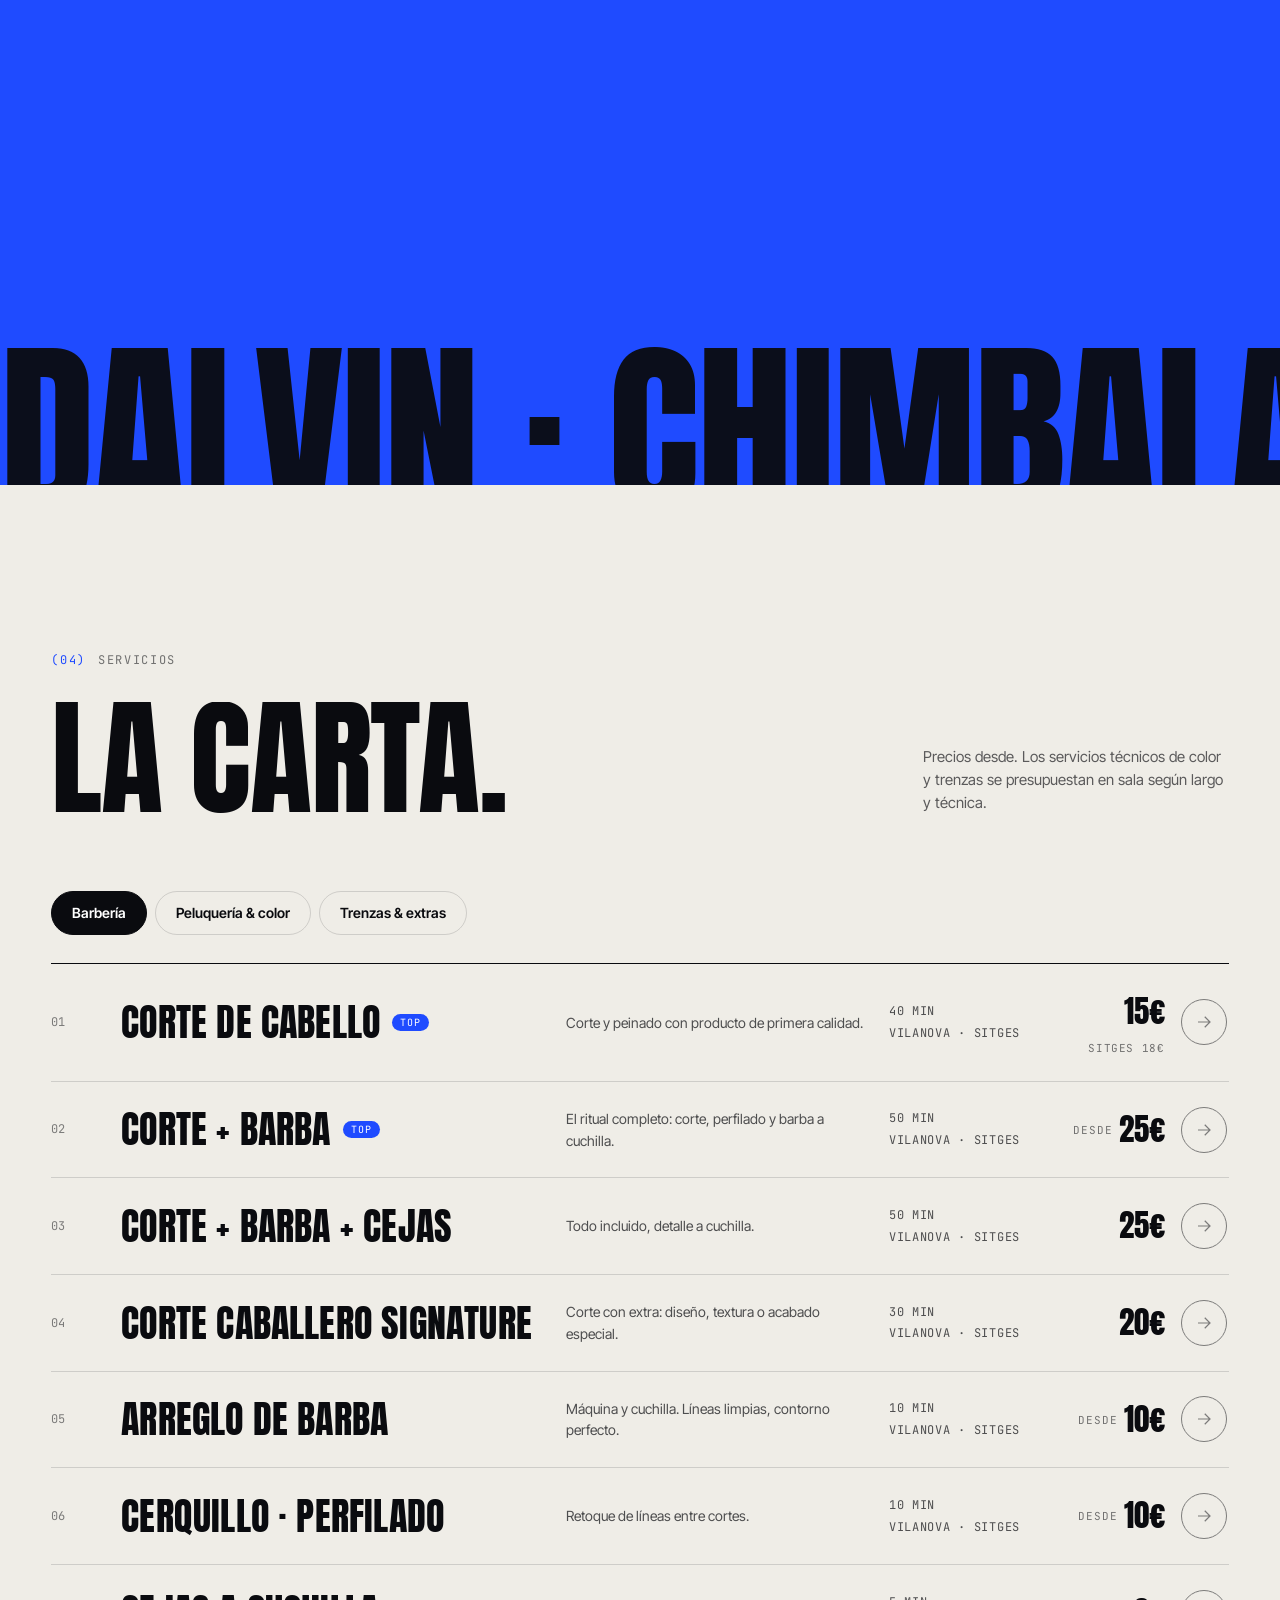
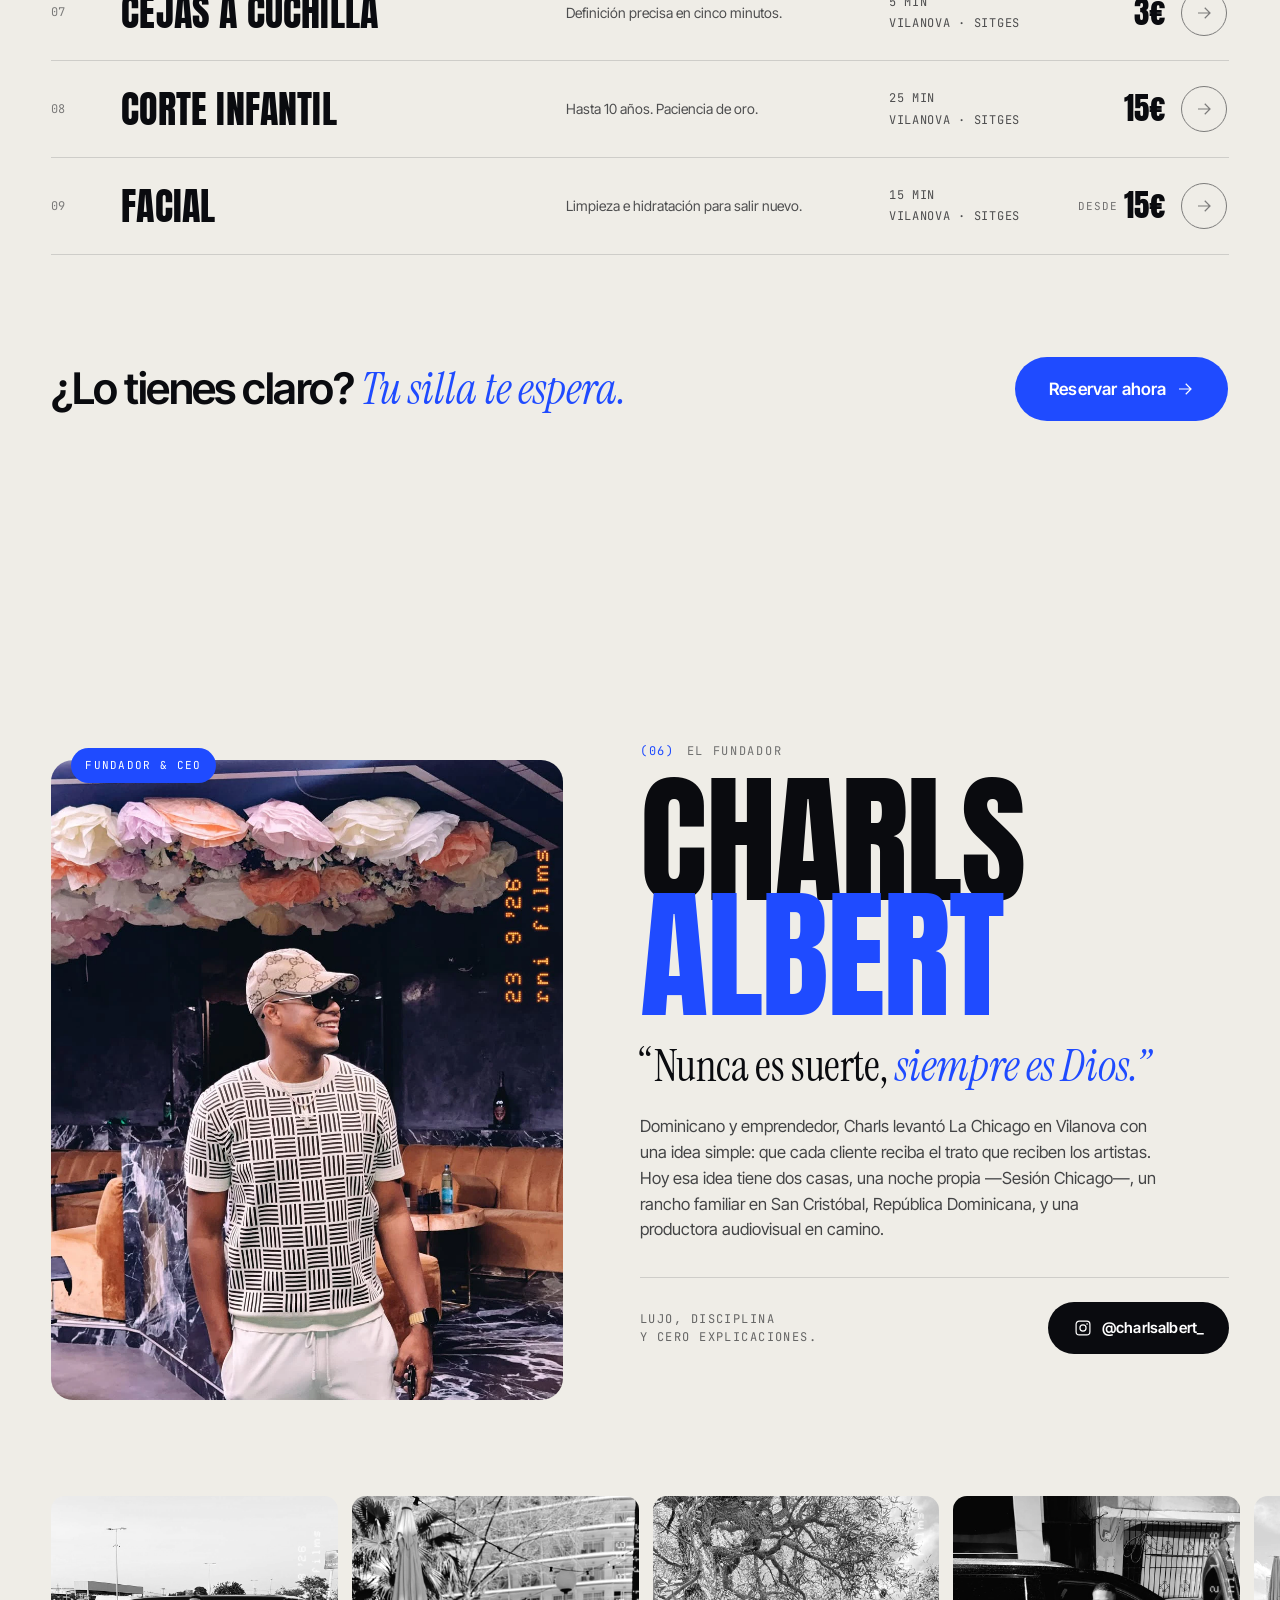
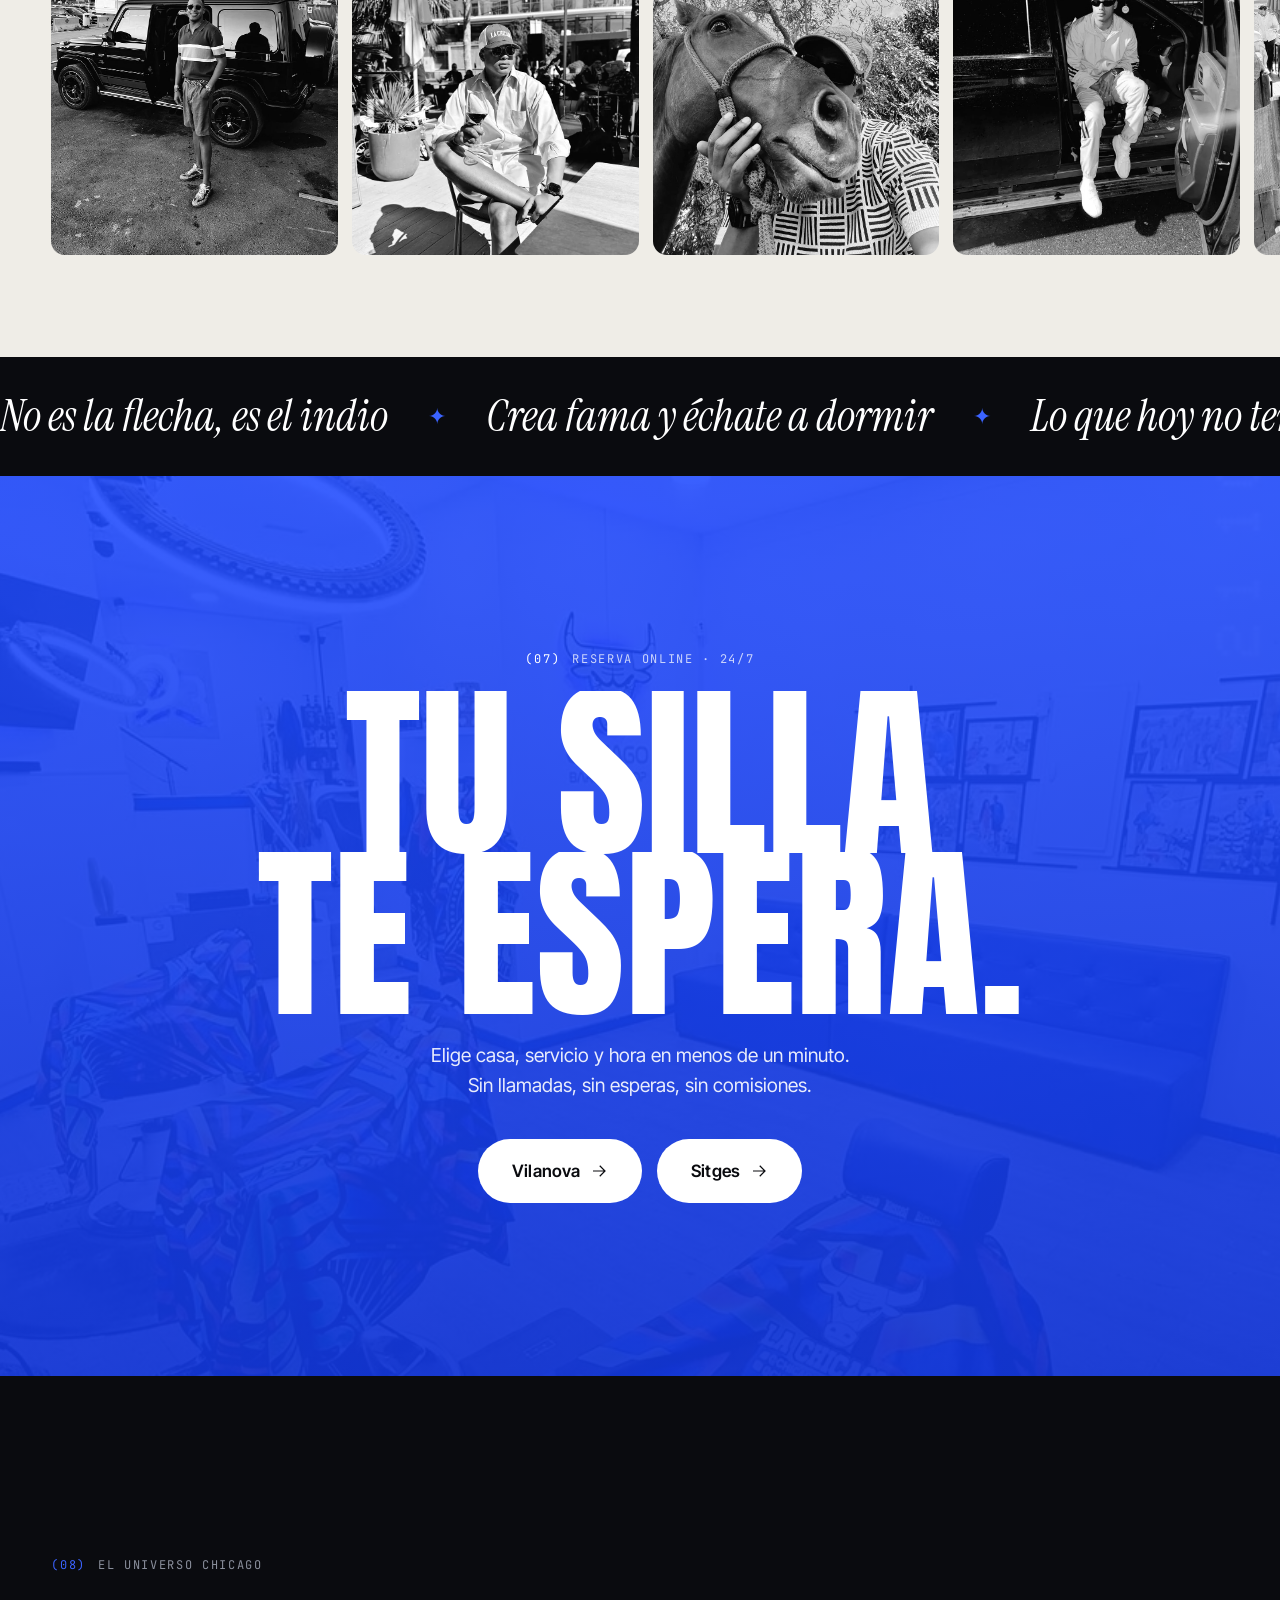
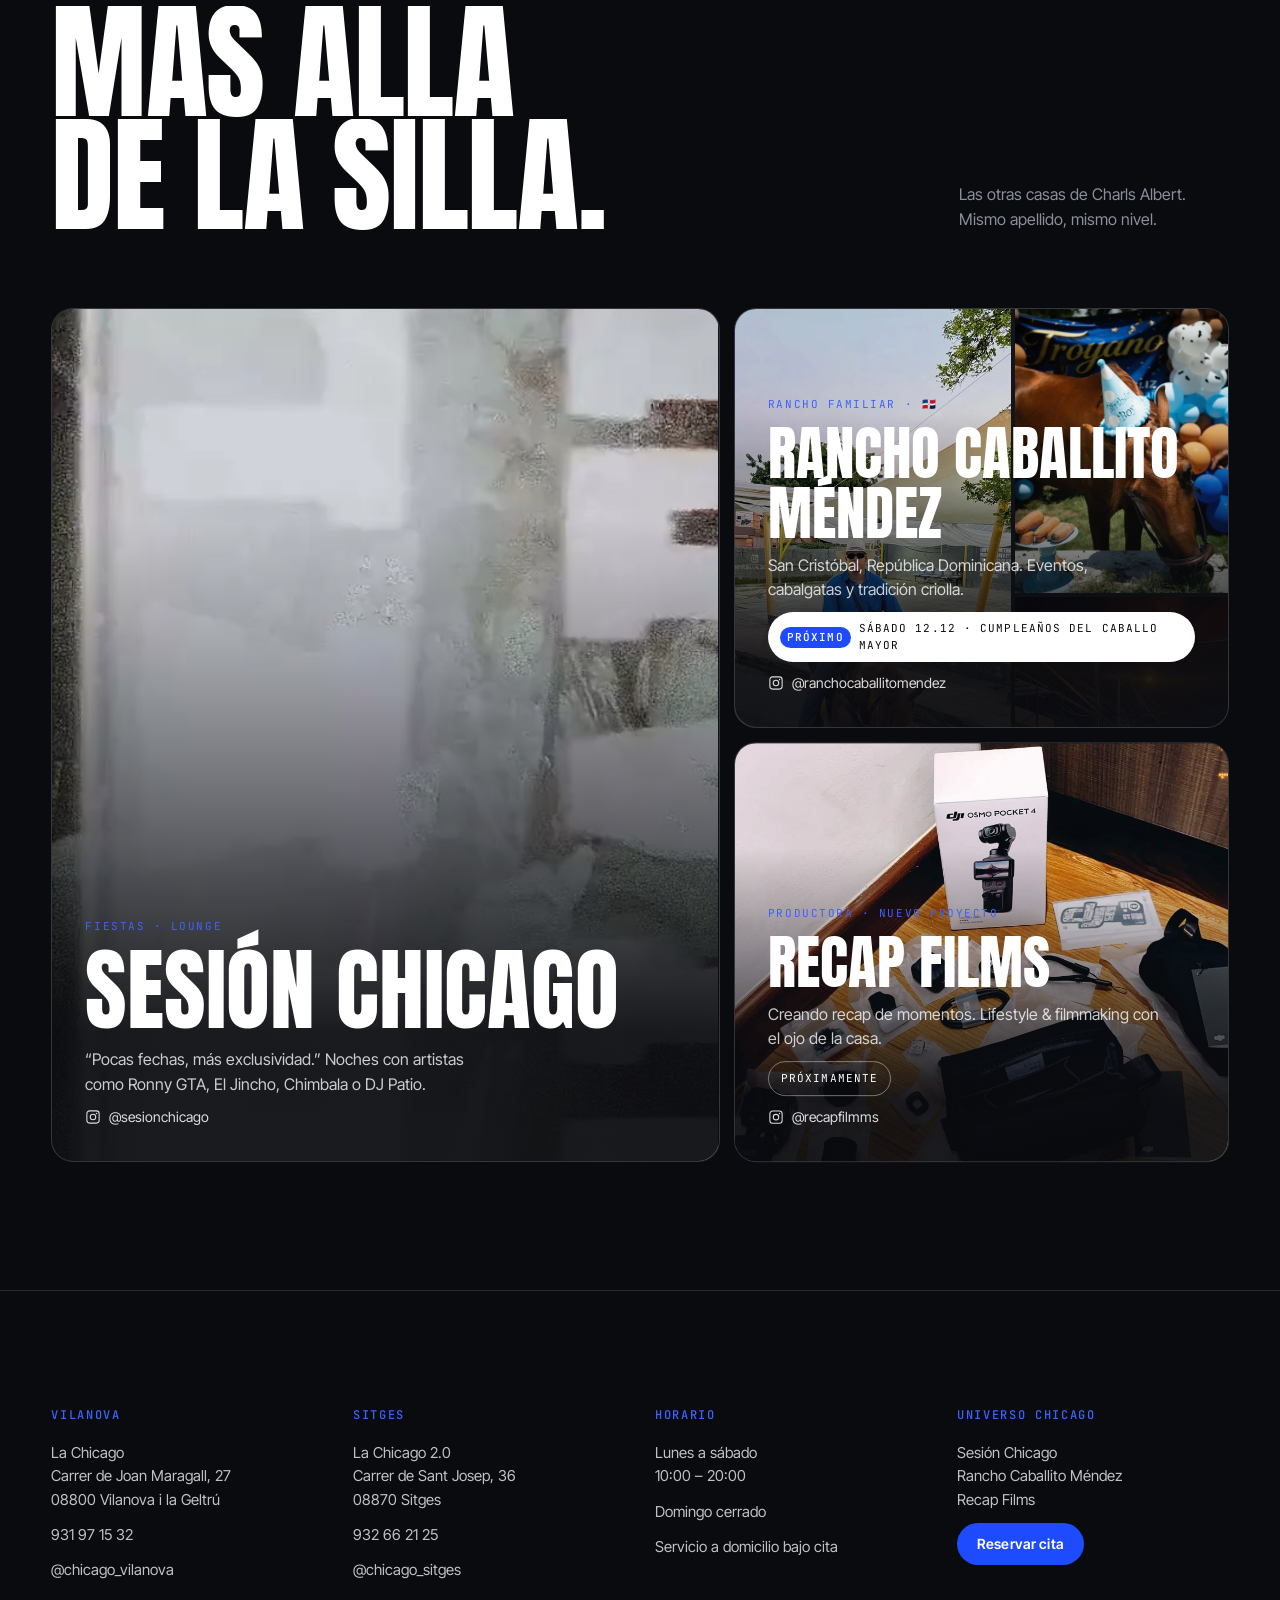
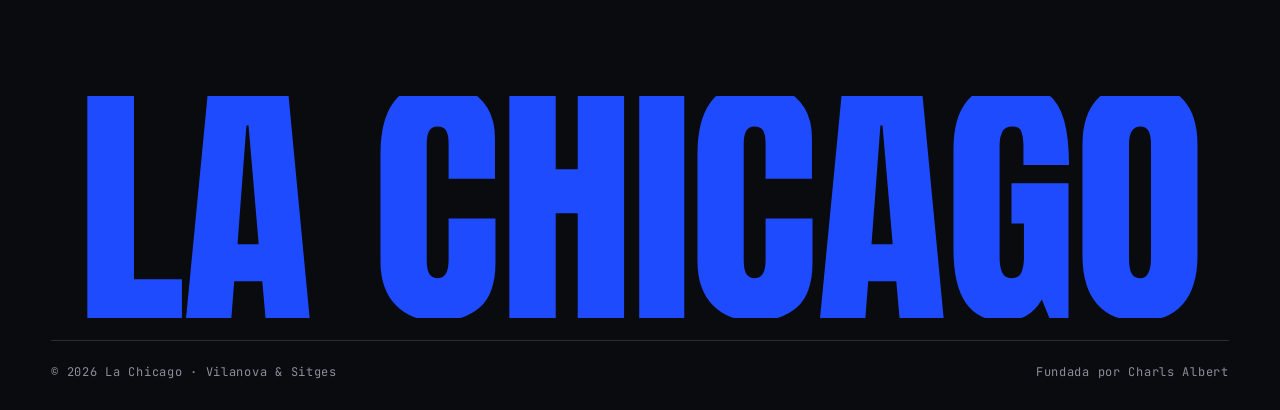
==== commit cfd851d4: "Versionar CSS/JS para evitar caché en móviles Co-Authored-By: Claude Opus 5.5 <noreply@anthropic.com" ====
--- a/index.html
+++ b/index.html
@@ -20,7 +20,7 @@
 <link rel="preconnect" href="https://fonts.gstatic.com" crossorigin>
 <link href="https://fonts.googleapis.com/css2?family=Anton&family=Instrument+Serif:ital@0;1&family=Inter+Tight:wght@400;500;600;700&family=JetBrains+Mono:wght@400;500&display=swap" rel="stylesheet">
 <link rel="preload" as="image" href="img/poster-hero.webp">
-<link rel="stylesheet" href="styles.css">
+<link rel="stylesheet" href="styles.css?v=20261125b">
 <script>document.documentElement.classList.add('js')</script>
 </head>
 <body>
@@ -386,11 +386,11 @@
   </div>
 </div>
 
-<script src="config.js"></script>
+<script src="config.js?v=20261125b"></script>
 <script src="vendor/gsap.min.js" defer></script>
 <script src="vendor/ScrollTrigger.min.js" defer></script>
 <script src="vendor/lenis.min.js" defer></script>
-<script src="booking.js" defer></script>
-<script src="main.js" defer></script>
+<script src="booking.js?v=20261125b" defer></script>
+<script src="main.js?v=20261125b" defer></script>
 </body>
 </html>
--- a/styles.css
+++ b/styles.css
@@ -486,10 +486,10 @@
 .svc-more button { width: 100%; height: 50px; border-radius: 999px; border: 1px solid var(--ink); font-weight: 700; font-size: 15px; color: var(--ink); }
 .svc.is-more { display: none; }
 .bk-svc.is-wa .p.wa { color: #3ddc84; font-family: var(--f-mono); font-size: 12px; letter-spacing: .06em; }
-.wa-float { position: fixed; right: 24px; bottom: 24px; z-index: 96; height: 58px; min-width: 58px; border-radius: 999px; background: #25d366; color: #fff; display: flex; align-items: center; justify-content: center; gap: 10px; padding: 0 16px; box-shadow: 0 10px 30px rgba(37,211,102,.35); font-weight: 700; font-size: 15px; transition: transform .4s var(--ease), box-shadow .4s; }
+.wa-float { position: fixed; right: 24px; bottom: 24px; z-index: 96; height: 58px; min-width: 58px; border-radius: 999px; background: var(--blue); color: #fff; border: 2px solid rgba(255,255,255,.35); display: flex; align-items: center; justify-content: center; gap: 10px; padding: 0 16px; box-shadow: 0 10px 30px rgba(31,75,255,.45); font-weight: 700; font-size: 15px; transition: transform .4s var(--ease), box-shadow .4s; }
 .wa-float svg { width: 28px; height: 28px; flex: none; }
 .wa-float span { display: none; }
-.wa-float:hover { transform: translateY(-3px); box-shadow: 0 14px 36px rgba(37,211,102,.5); }
+.wa-float:hover { transform: translateY(-3px); background: var(--blue-2); box-shadow: 0 14px 36px rgba(31,75,255,.6); }
 @media (min-width: 901px) { .wa-float:hover span { display: inline; } }
 
 /* ==========================================================================
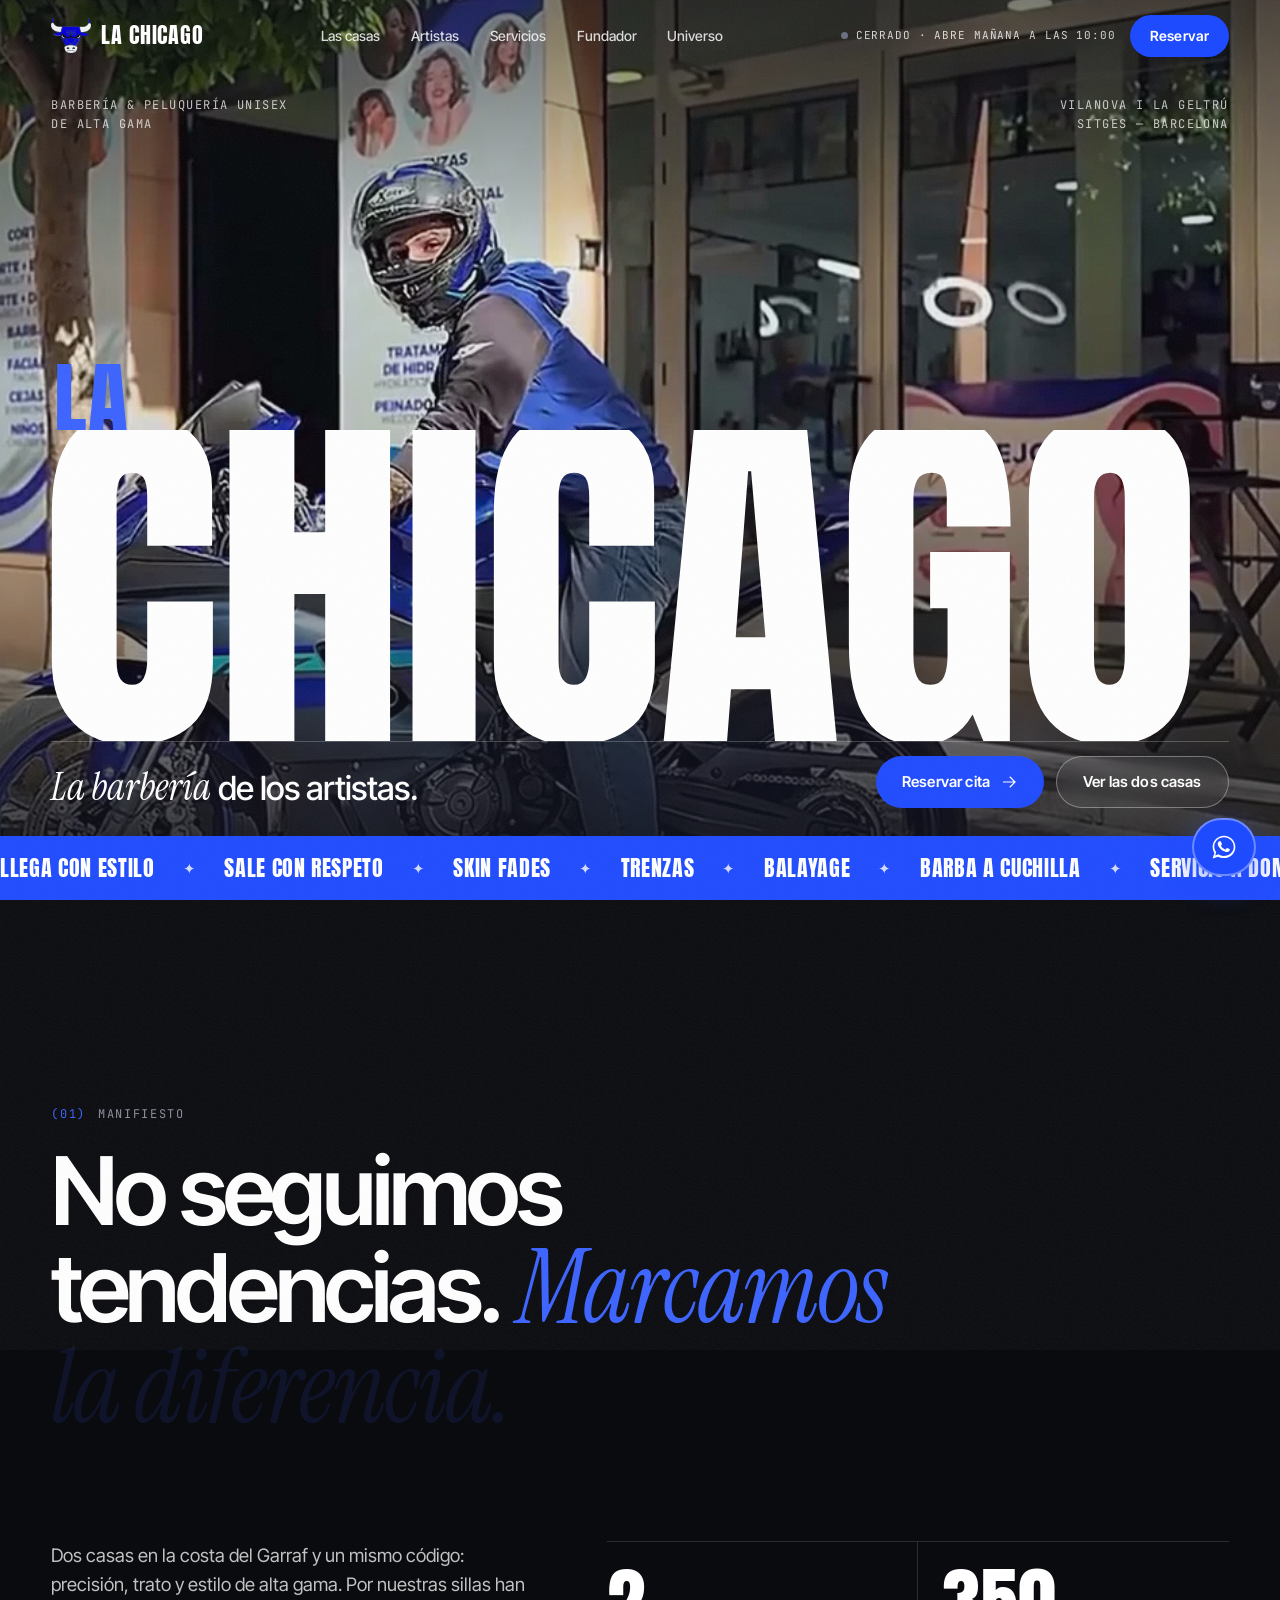
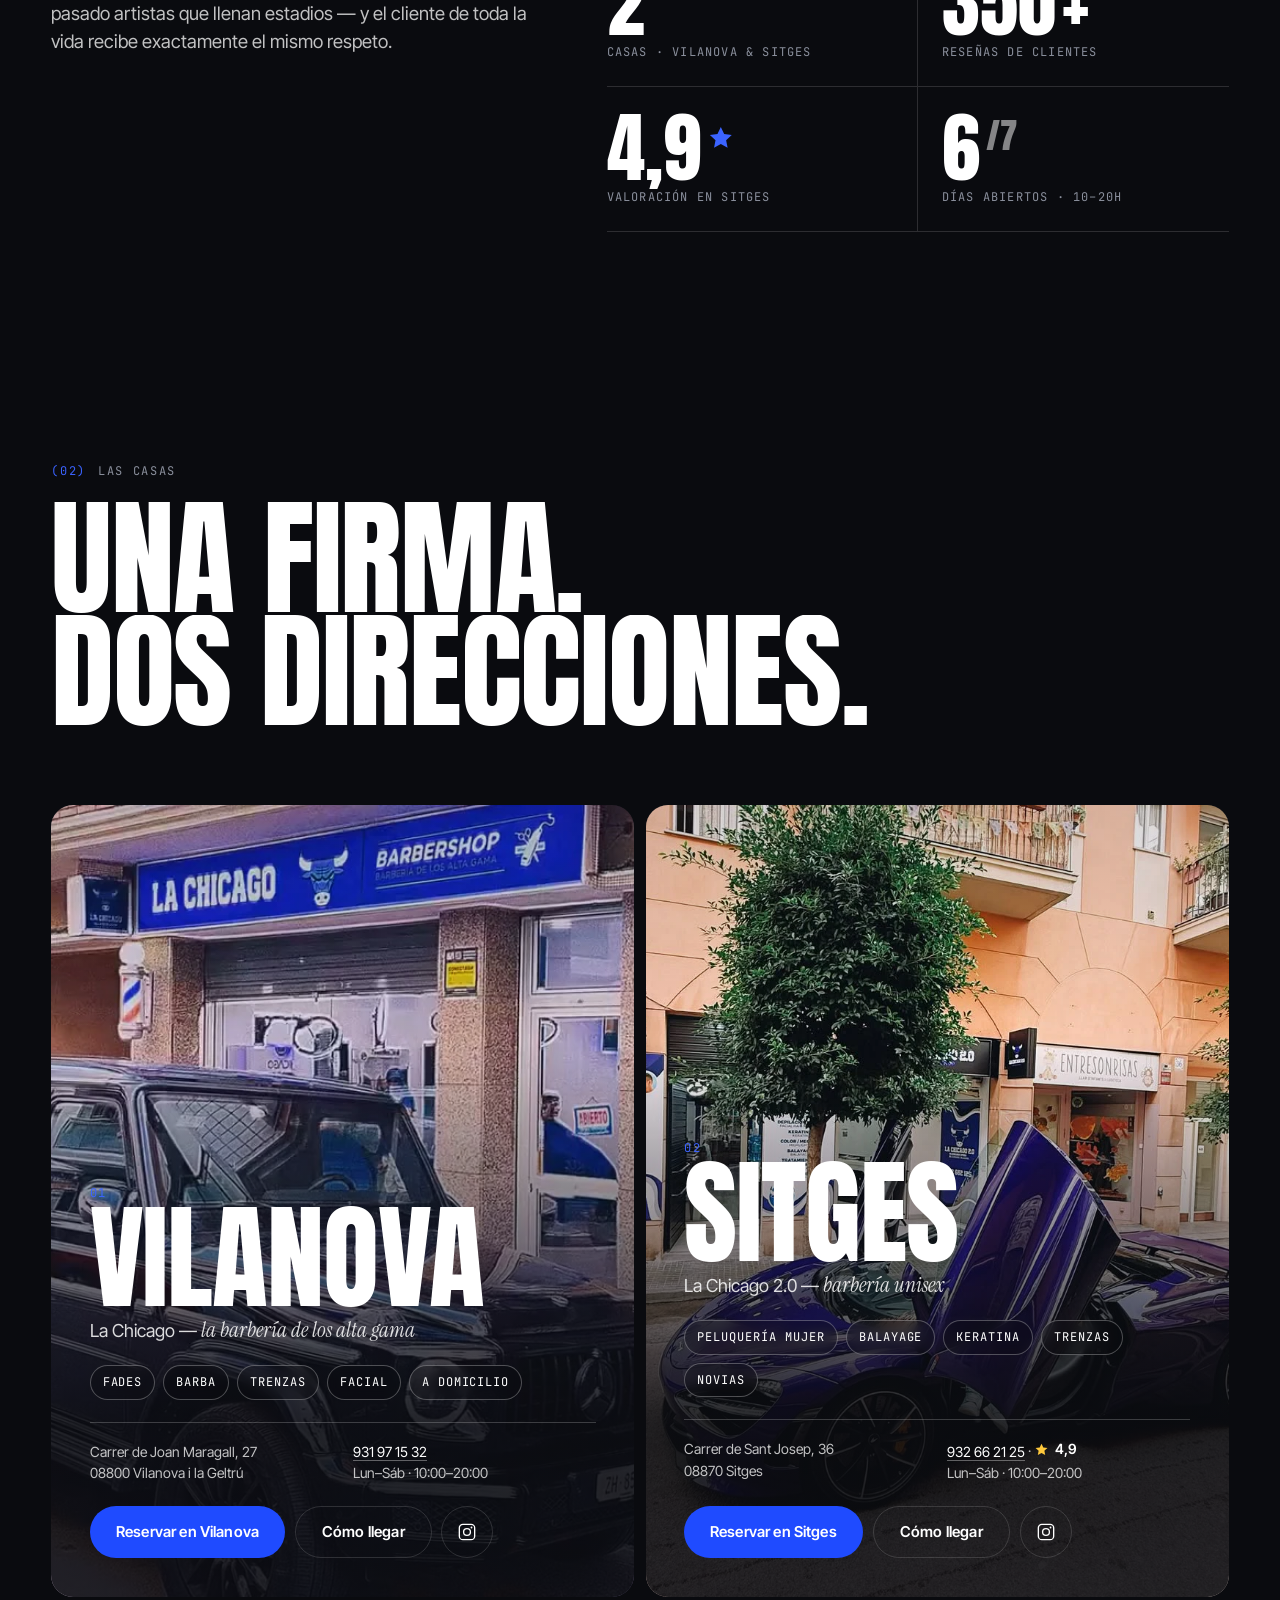
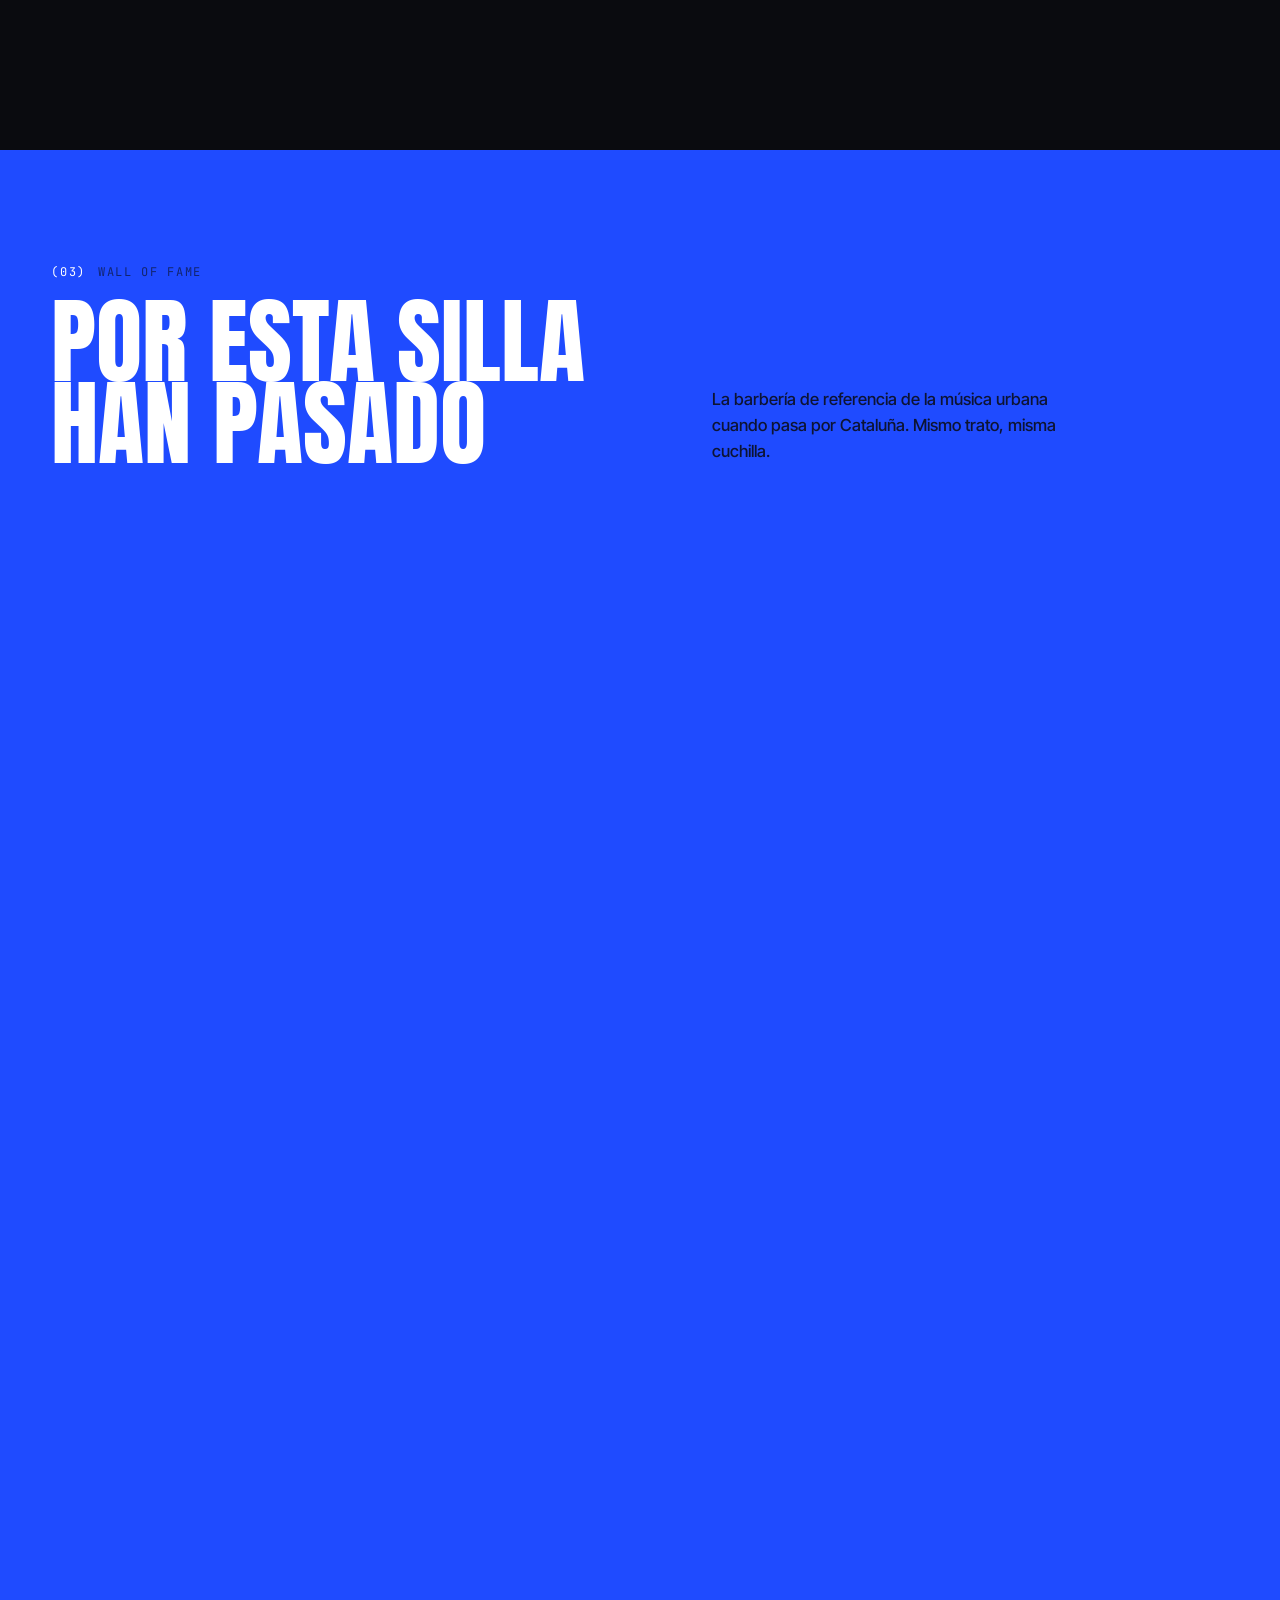
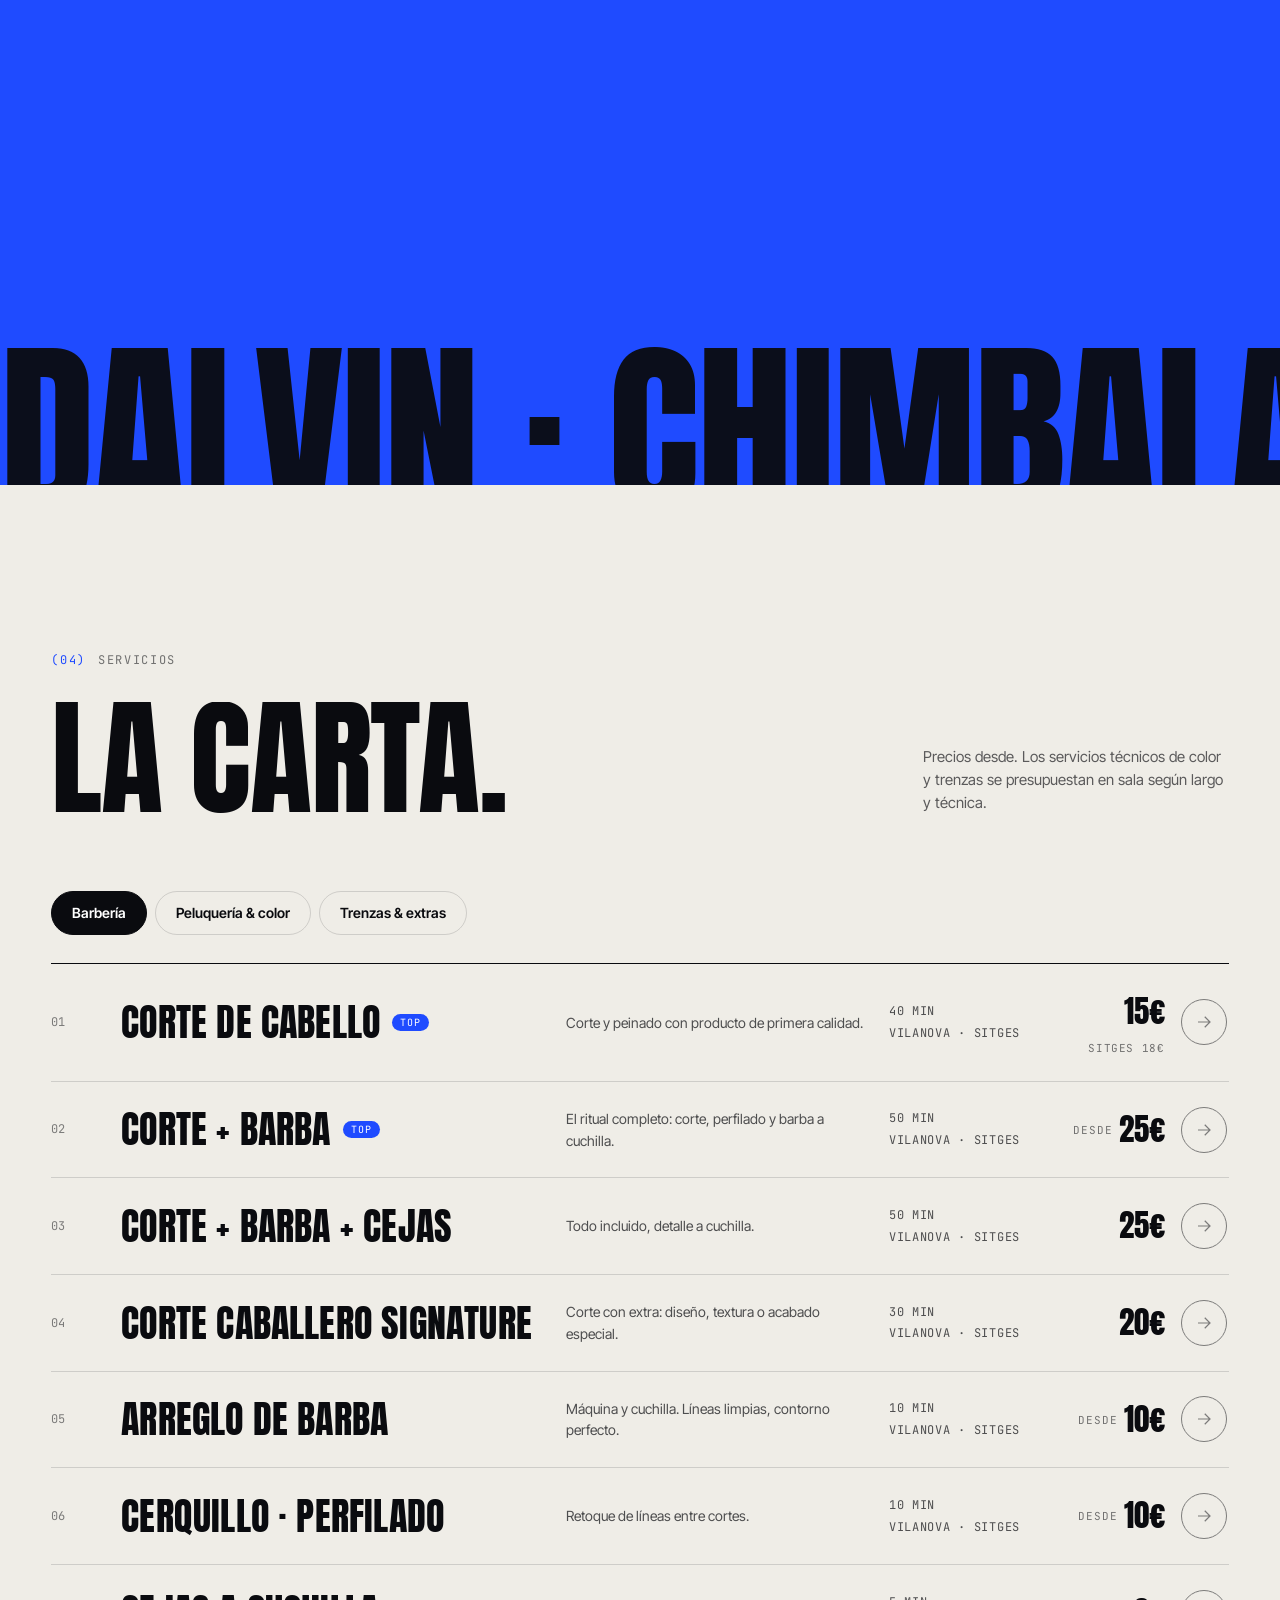
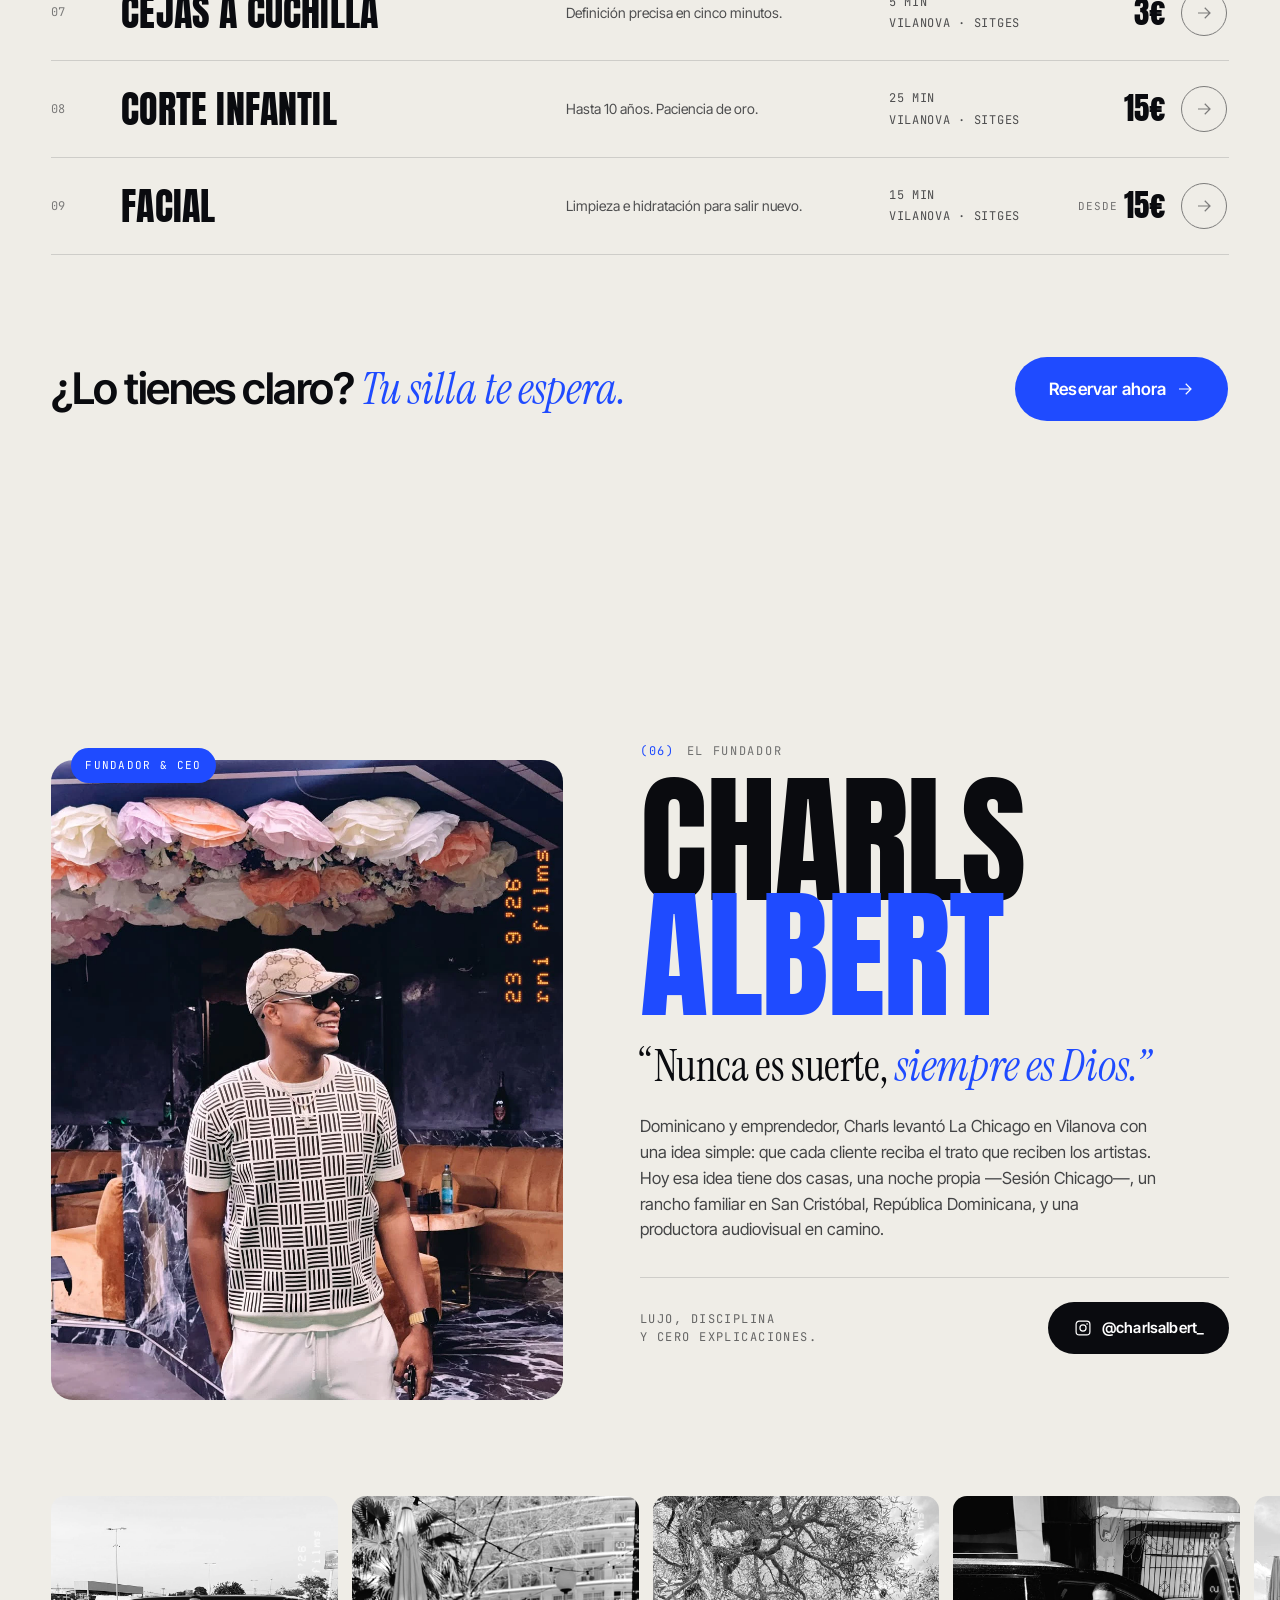
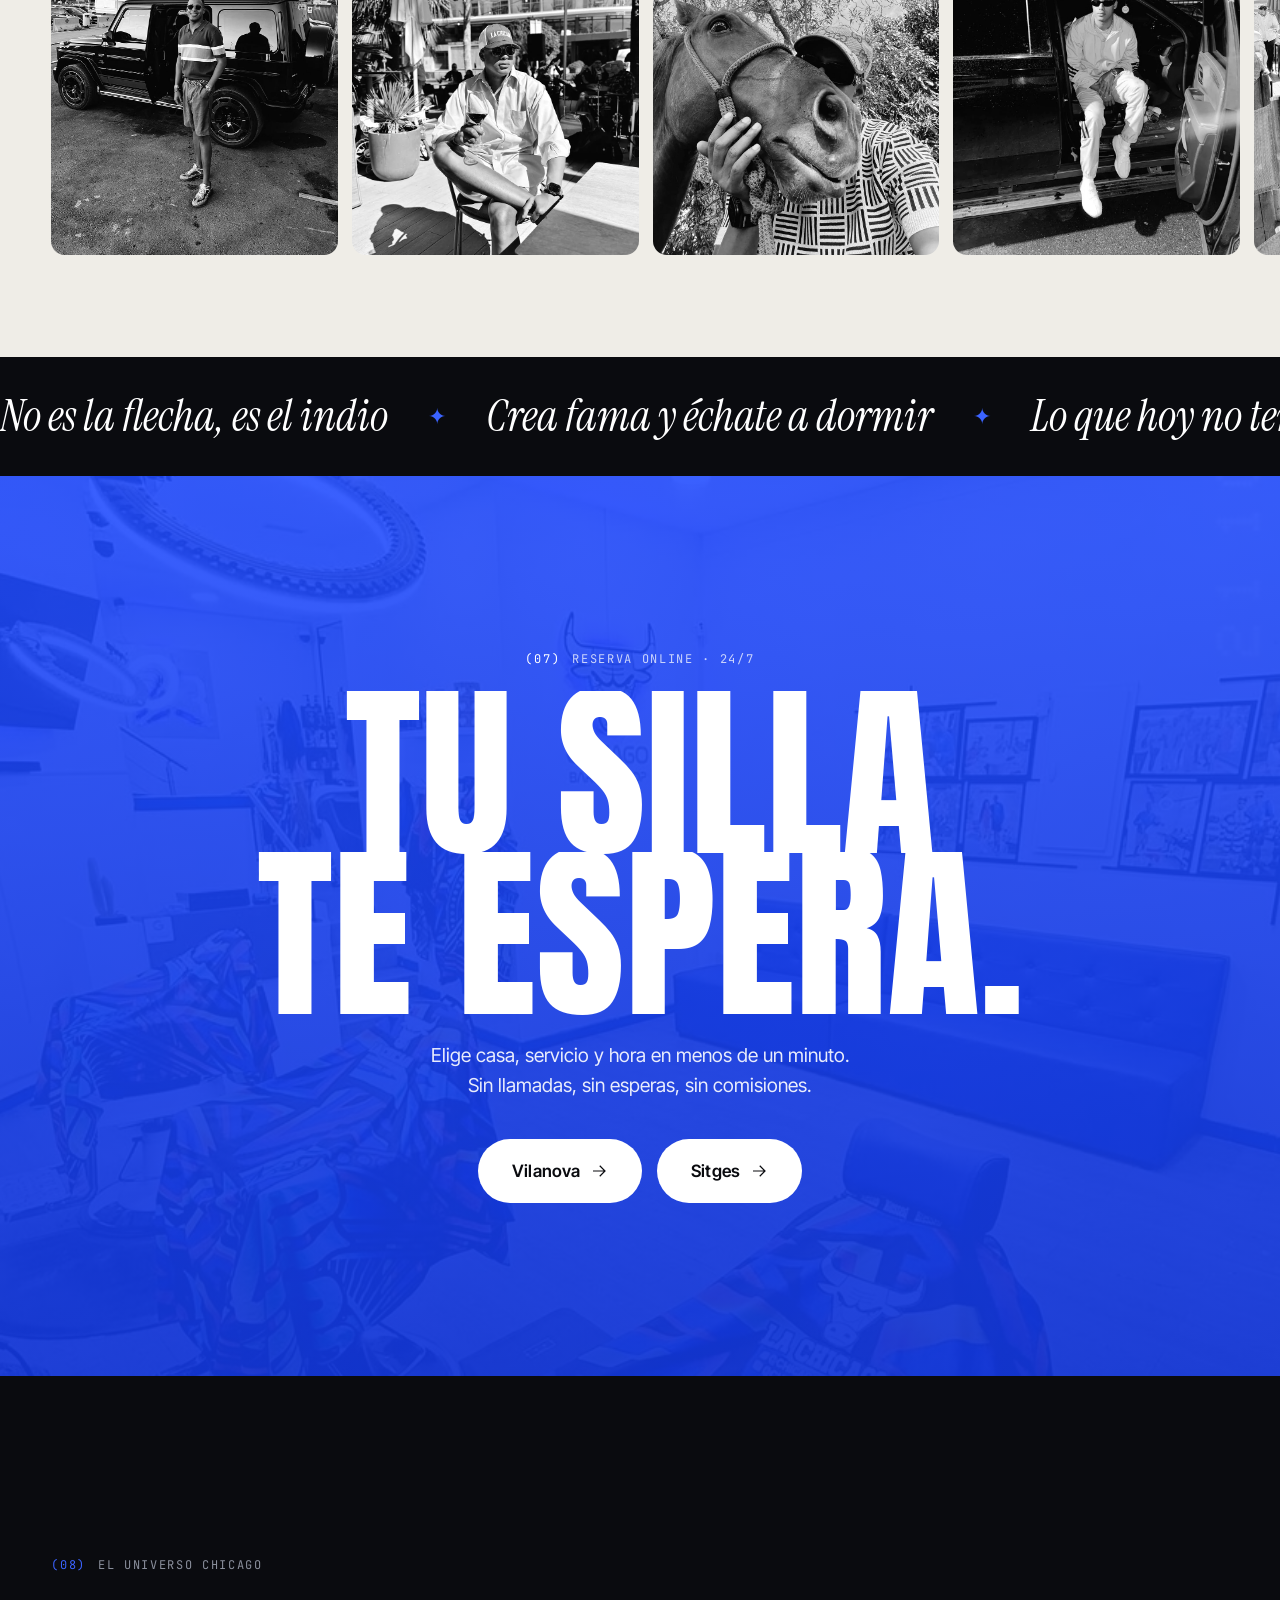
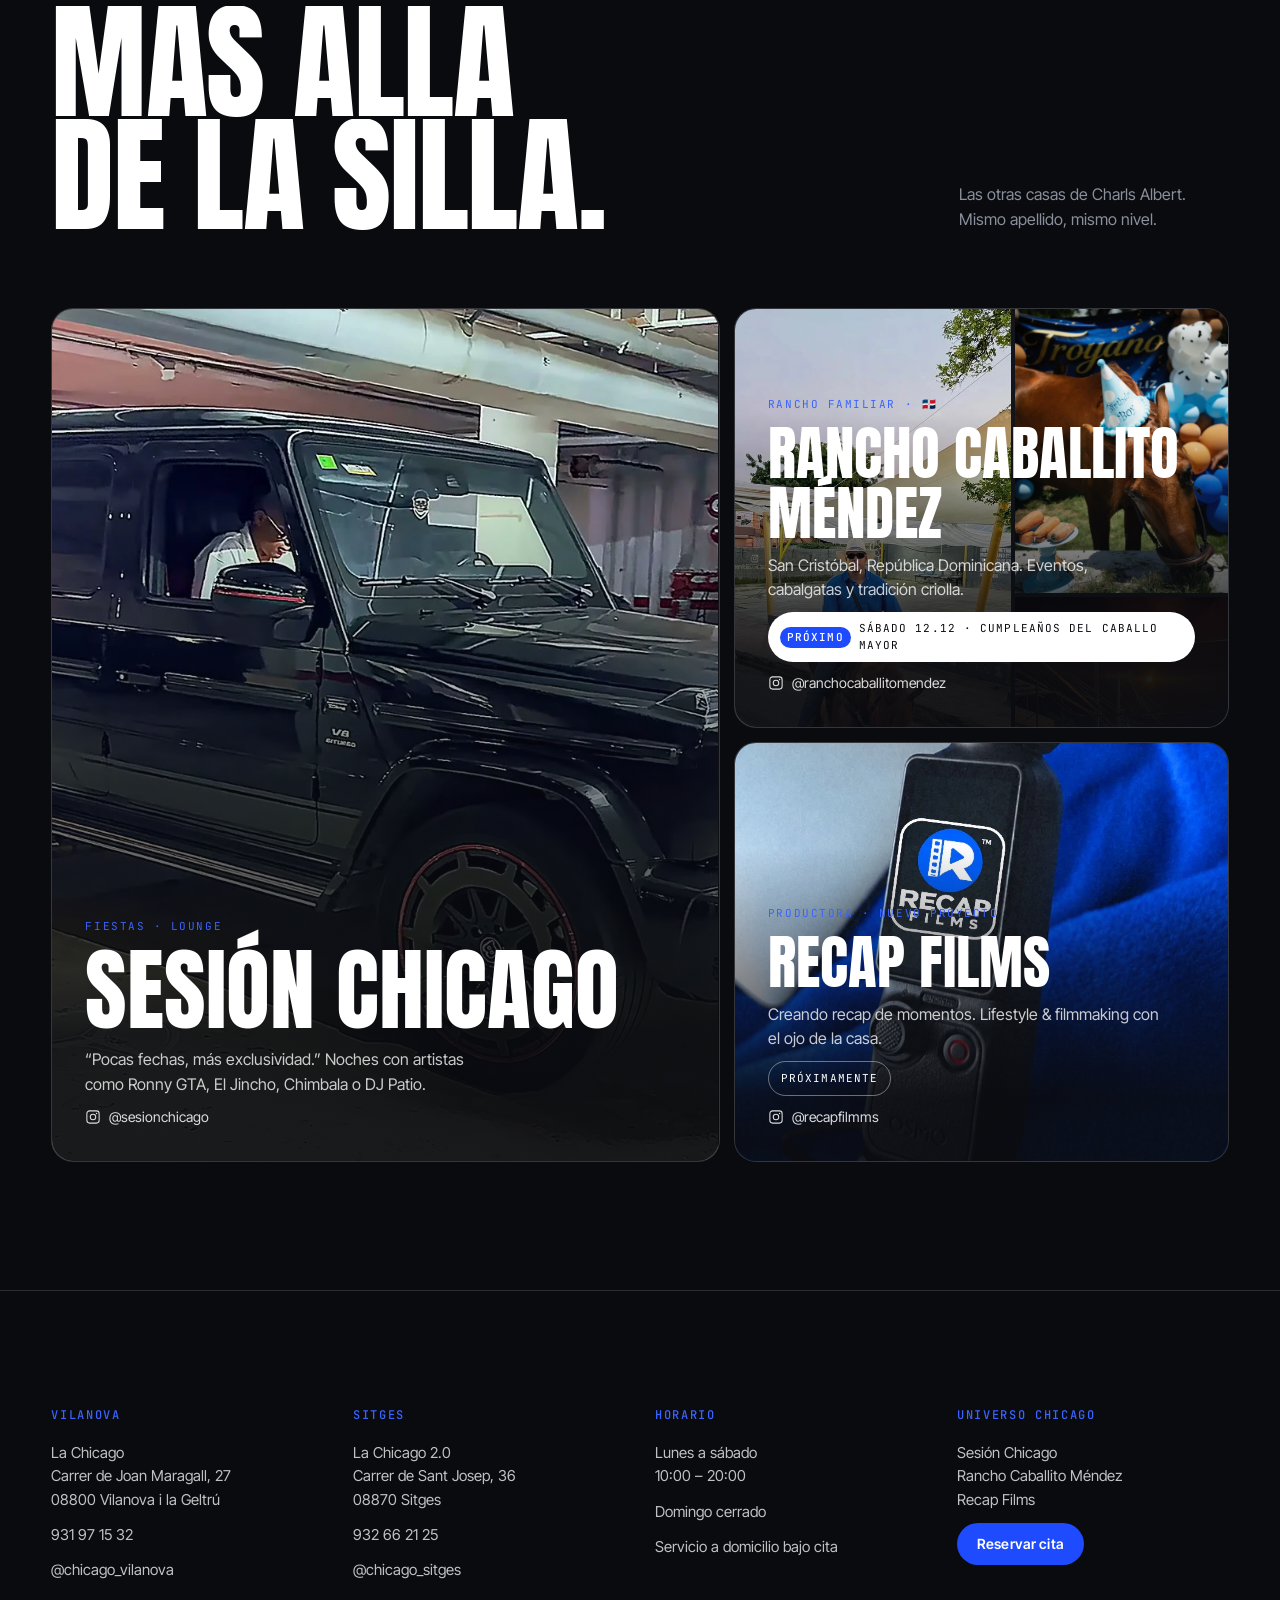
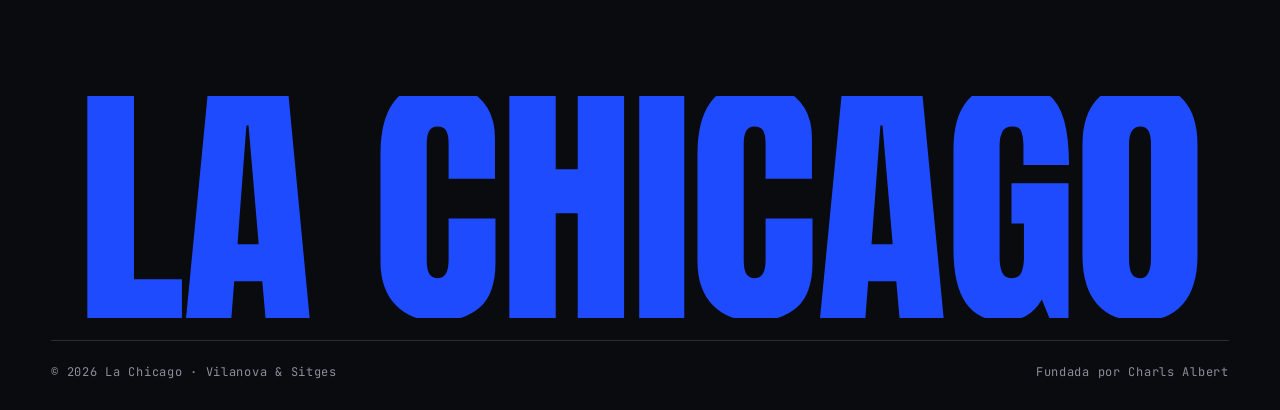
==== commit 50e0d4e0: "Vídeo nuevo de Sesión Chicago (HD + vertical móvil) y foto de Recap Films Co-Authored-By: Claude Opu" ====
--- a/index.html
+++ b/index.html
@@ -20,7 +20,7 @@
 <link rel="preconnect" href="https://fonts.gstatic.com" crossorigin>
 <link href="https://fonts.googleapis.com/css2?family=Anton&family=Instrument+Serif:ital@0;1&family=Inter+Tight:wght@400;500;600;700&family=JetBrains+Mono:wght@400;500&display=swap" rel="stylesheet">
 <link rel="preload" as="image" href="img/poster-hero.webp">
-<link rel="stylesheet" href="styles.css?v=20261125b">
+<link rel="stylesheet" href="styles.css?v=20261125d">
 <script>document.documentElement.classList.add('js')</script>
 </head>
 <body>
@@ -281,7 +281,7 @@
   <div class="uni">
     <article class="uni__card uni__card--sesion" data-cursor="Instagram">
       <a class="uni__link" href="https://instagram.com/sesionchicago" target="_blank" rel="noopener" aria-label="Sesión Chicago en Instagram"></a>
-      <div class="uni__media"><video data-src="video/sesion.mp4" poster="img/poster-sesion.webp" muted playsinline loop preload="none"></video></div>
+      <div class="uni__media"><video data-src="video/sesion.mp4" data-src-m="video/sesion-m.mp4" data-poster-m="img/poster-sesion-m.webp" poster="img/poster-sesion.webp" muted playsinline loop preload="none"></video></div>
       <div class="uni__body">
         <span class="uni__kind">Fiestas · Lounge</span>
         <h3>Sesión Chicago</h3>
@@ -309,7 +309,7 @@
 
     <article class="uni__card uni__card--recap" data-cursor="Instagram">
       <a class="uni__link" href="https://instagram.com/recapfilmms" target="_blank" rel="noopener" aria-label="Recap Films en Instagram"></a>
-      <div class="uni__media"><img src="img/recap-1.webp" alt="Equipo de grabación de Recap Films" loading="lazy"></div>
+      <div class="uni__media"><picture><source media="(max-width: 900px)" srcset="img/recap-cam.webp"><img src="img/recap-cam-wide.webp" alt="Cámara con el logo de Recap Films" loading="lazy"></picture></div>
       <div class="uni__body">
         <span class="uni__kind">Productora · Nuevo proyecto</span>
         <h3>Recap Films</h3>
@@ -386,11 +386,11 @@
   </div>
 </div>
 
-<script src="config.js?v=20261125b"></script>
+<script src="config.js?v=20261125d"></script>
 <script src="vendor/gsap.min.js" defer></script>
 <script src="vendor/ScrollTrigger.min.js" defer></script>
 <script src="vendor/lenis.min.js" defer></script>
-<script src="booking.js?v=20261125b" defer></script>
-<script src="main.js?v=20261125b" defer></script>
+<script src="booking.js?v=20261125d" defer></script>
+<script src="main.js?v=20261125d" defer></script>
 </body>
 </html>
--- a/styles.css
+++ b/styles.css
@@ -326,6 +326,8 @@
 .uni__card:hover .uni__media img, .uni__card:hover .uni__media video { transform: scale(1.04); }
 .uni__media--stack { display: grid; grid-template-columns: 1.3fr 1fr; grid-template-rows: 1fr 1fr; gap: 4px; }
 .uni__media--stack img:first-child { grid-row: 1 / 3; }
+.uni__card--recap .uni__media img { object-position: 50% 0%; }
+.uni__media picture { display: block; width: 100%; height: 100%; }
 .uni__card::after { content: ""; position: absolute; inset: 0; z-index: -1; background: linear-gradient(180deg, rgba(10,11,15,0) 25%, rgba(10,11,15,.92) 85%); }
 .uni__body { padding: clamp(22px, 2.6vw, 36px); display: flex; flex-direction: column; gap: 10px; align-items: flex-start; }
 .uni__kind { font-family: var(--f-mono); font-size: 11px; letter-spacing: .14em; text-transform: uppercase; color: var(--blue-2); }
@@ -582,9 +584,10 @@
   .uni__card--sesion h3 { font-size: 34px; }
   .uni__kind { font-size: 9px; letter-spacing: .1em; }
   .uni__event, .uni__badge { font-size: 9px; padding: 5px 8px; letter-spacing: .06em; }
-  .uni__card--rancho .uni__event, .uni__card:not(.uni__card--sesion) .uni__kind { display: none; }
+  .uni__card--rancho .uni__event, .uni__card:not(.uni__card--sesion) .uni__kind, .uni__card--recap .uni__badge { display: none; }
   .uni__handle { font-size: 11px; }
   .uni__handle svg { width: 13px; height: 13px; }
+  .uni__card--recap .uni__media img { object-position: 50% 30%; }
   .uni__media--stack { display: block; }
   .uni__media--stack img:not(:first-child) { display: none; }
 
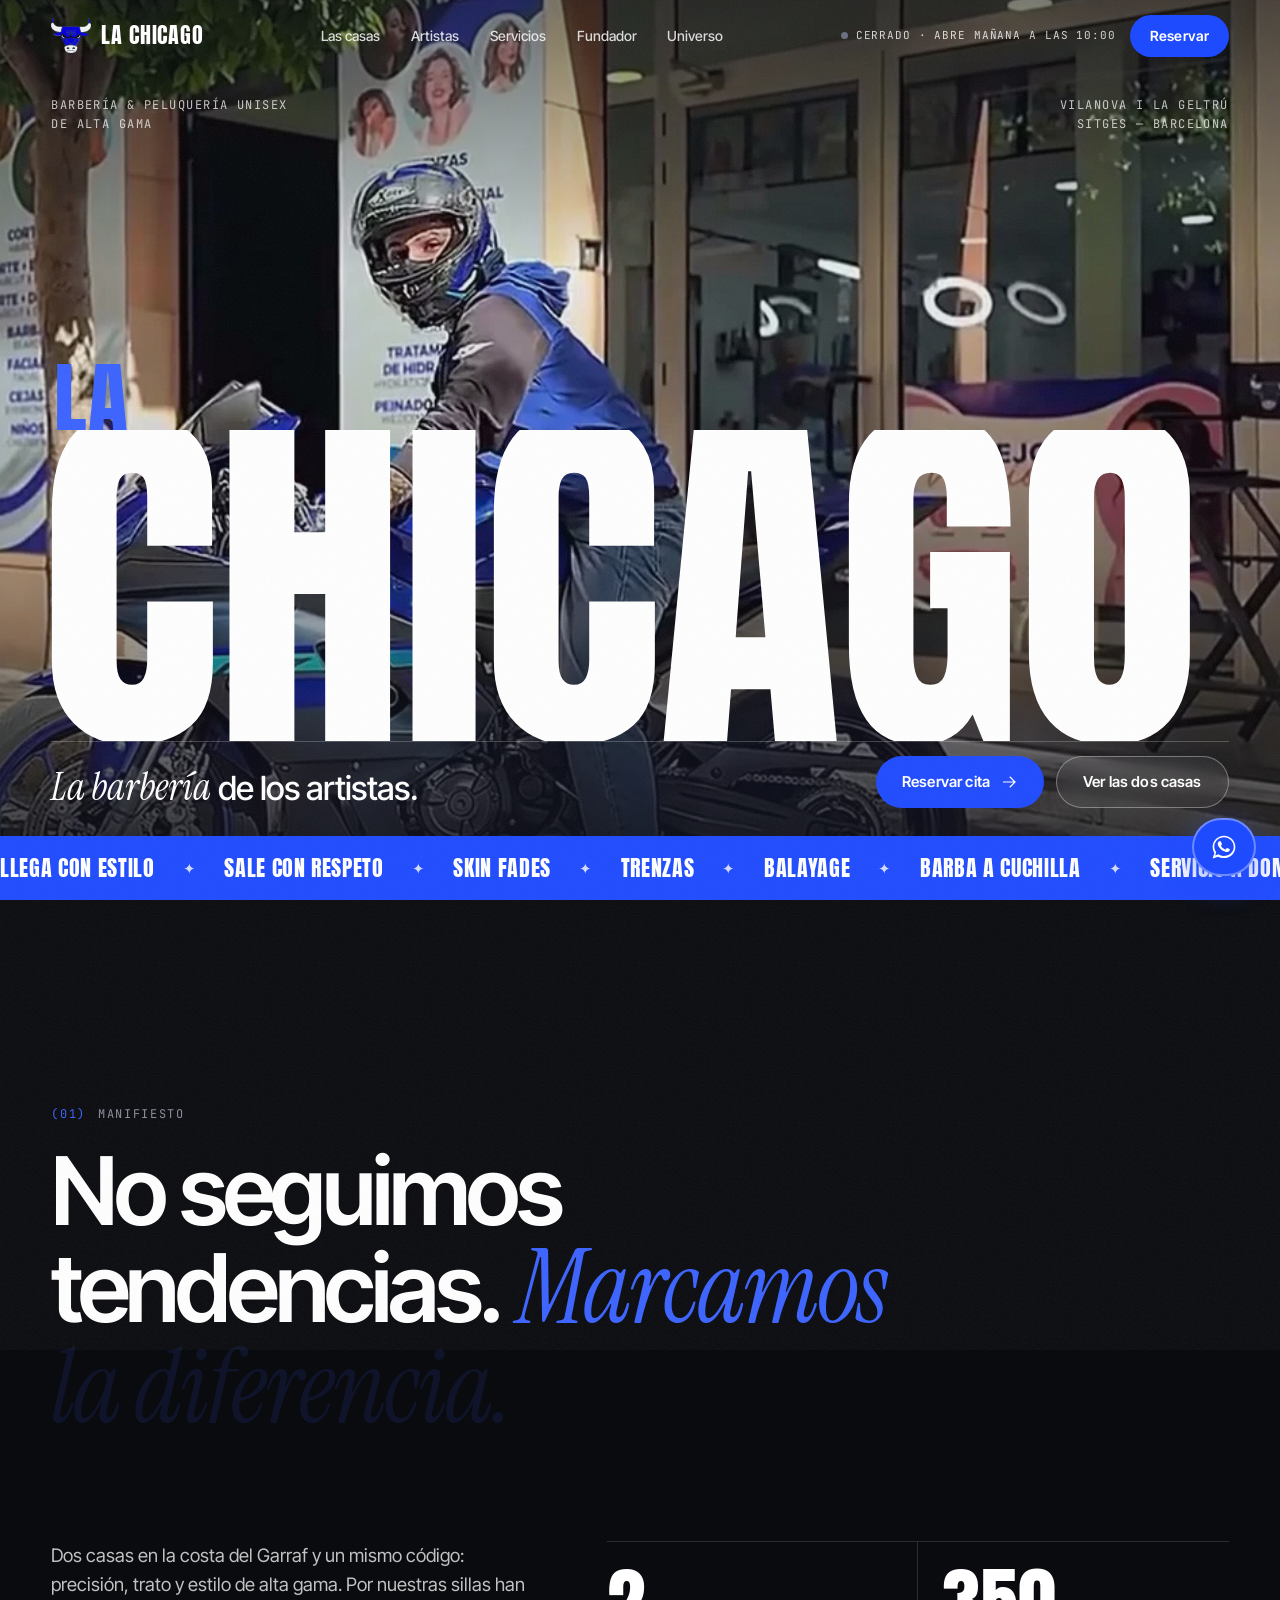
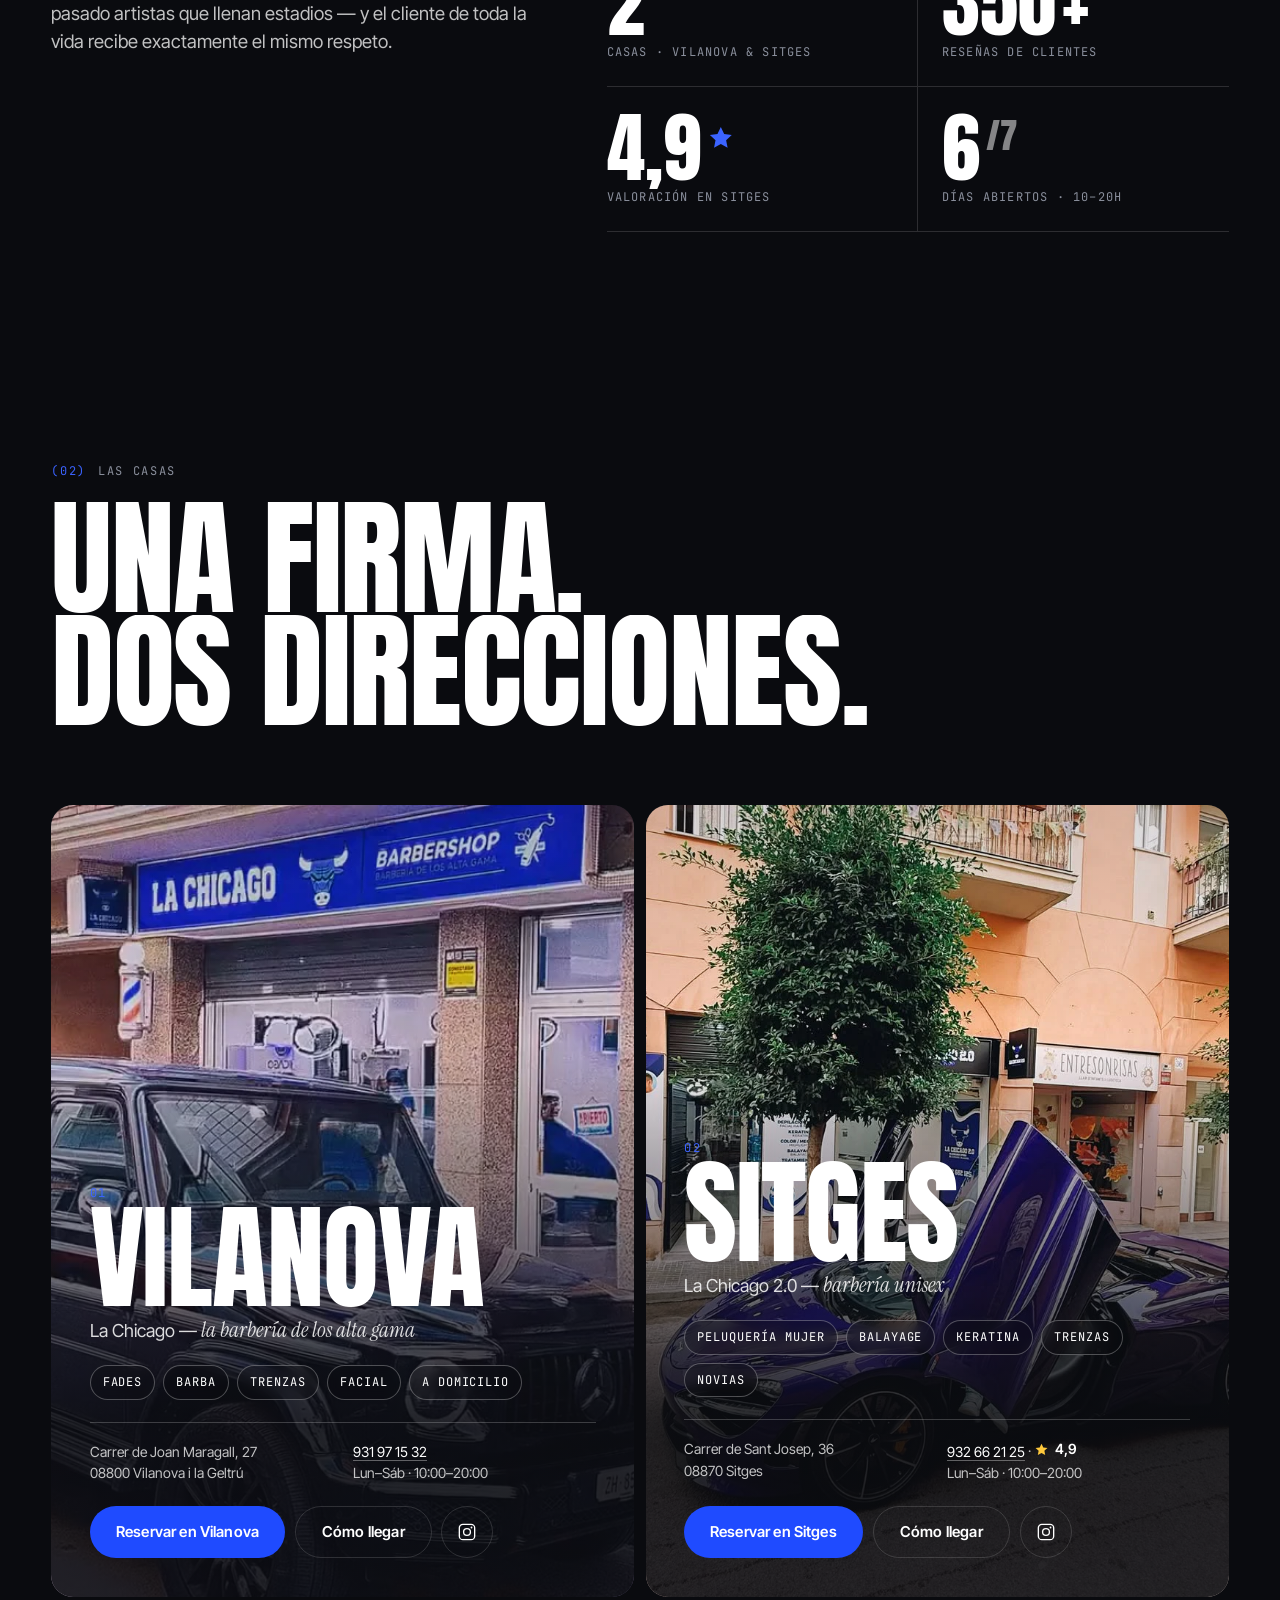
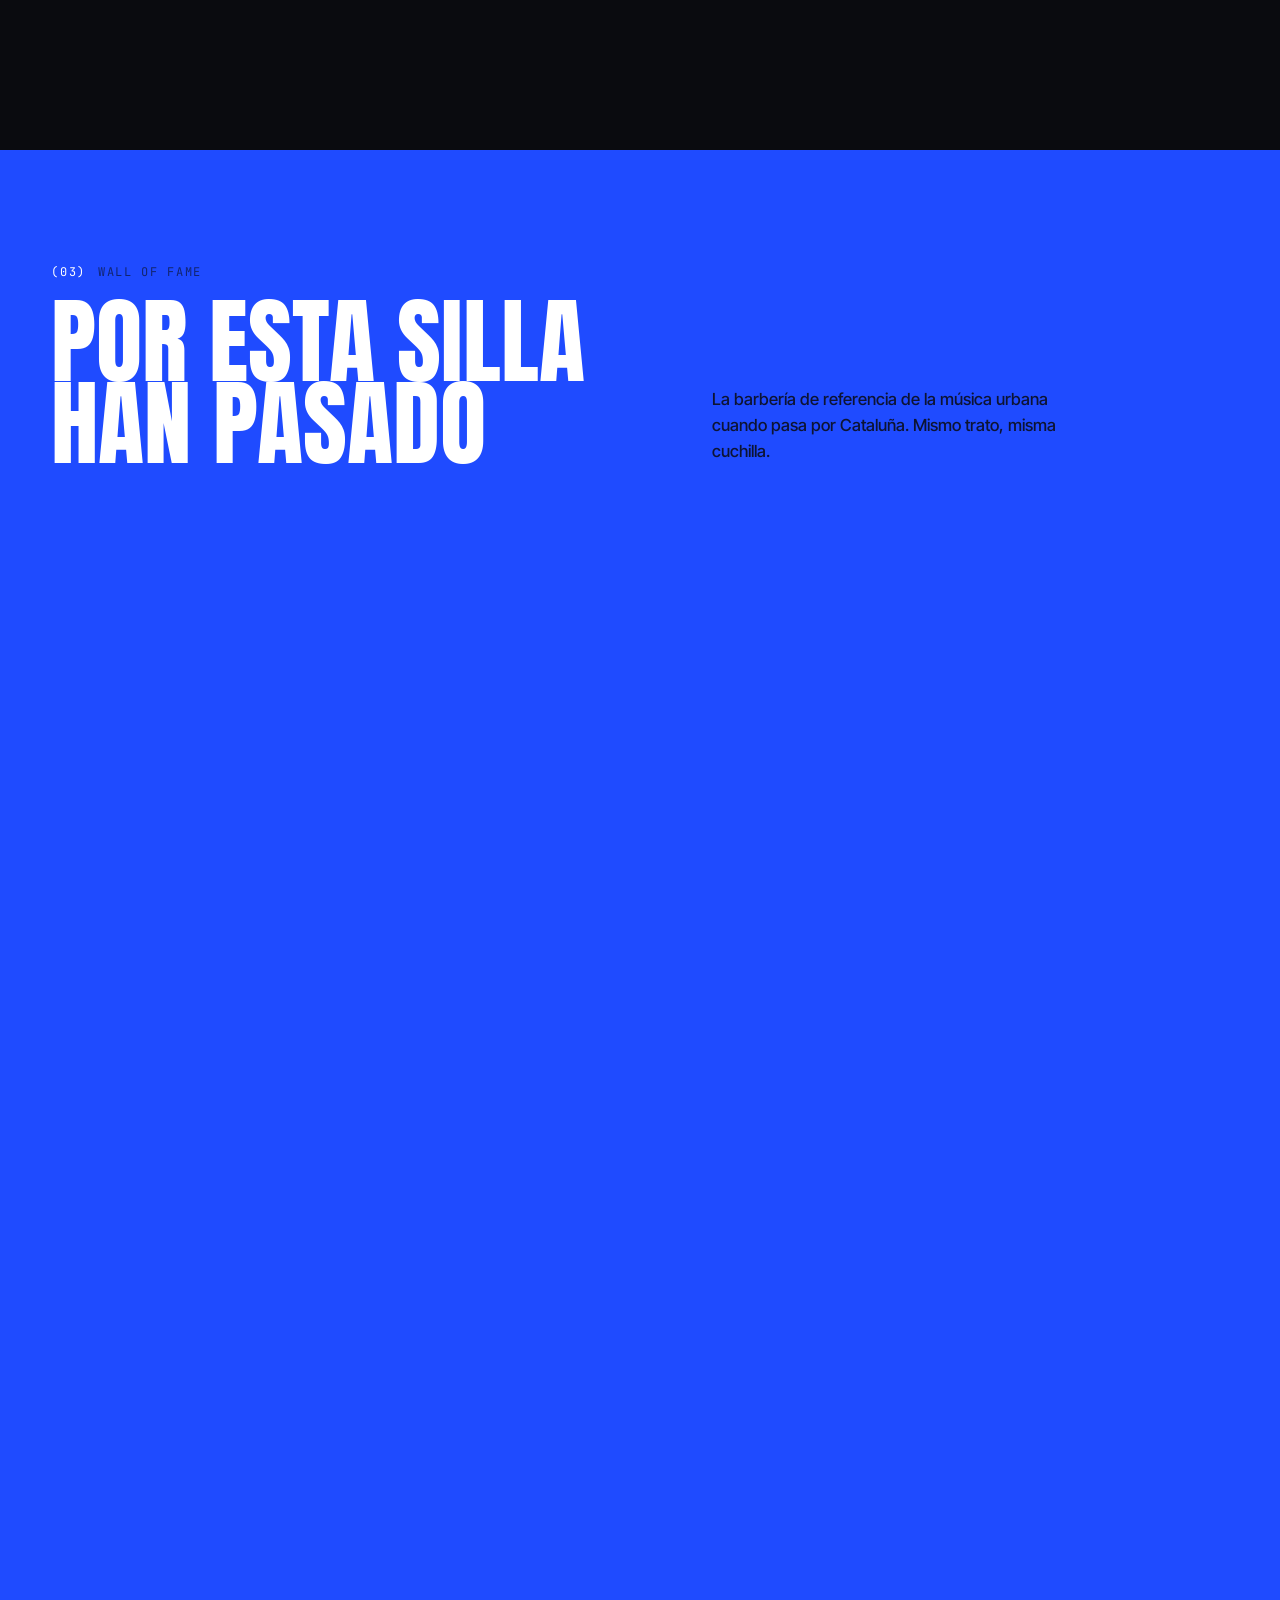
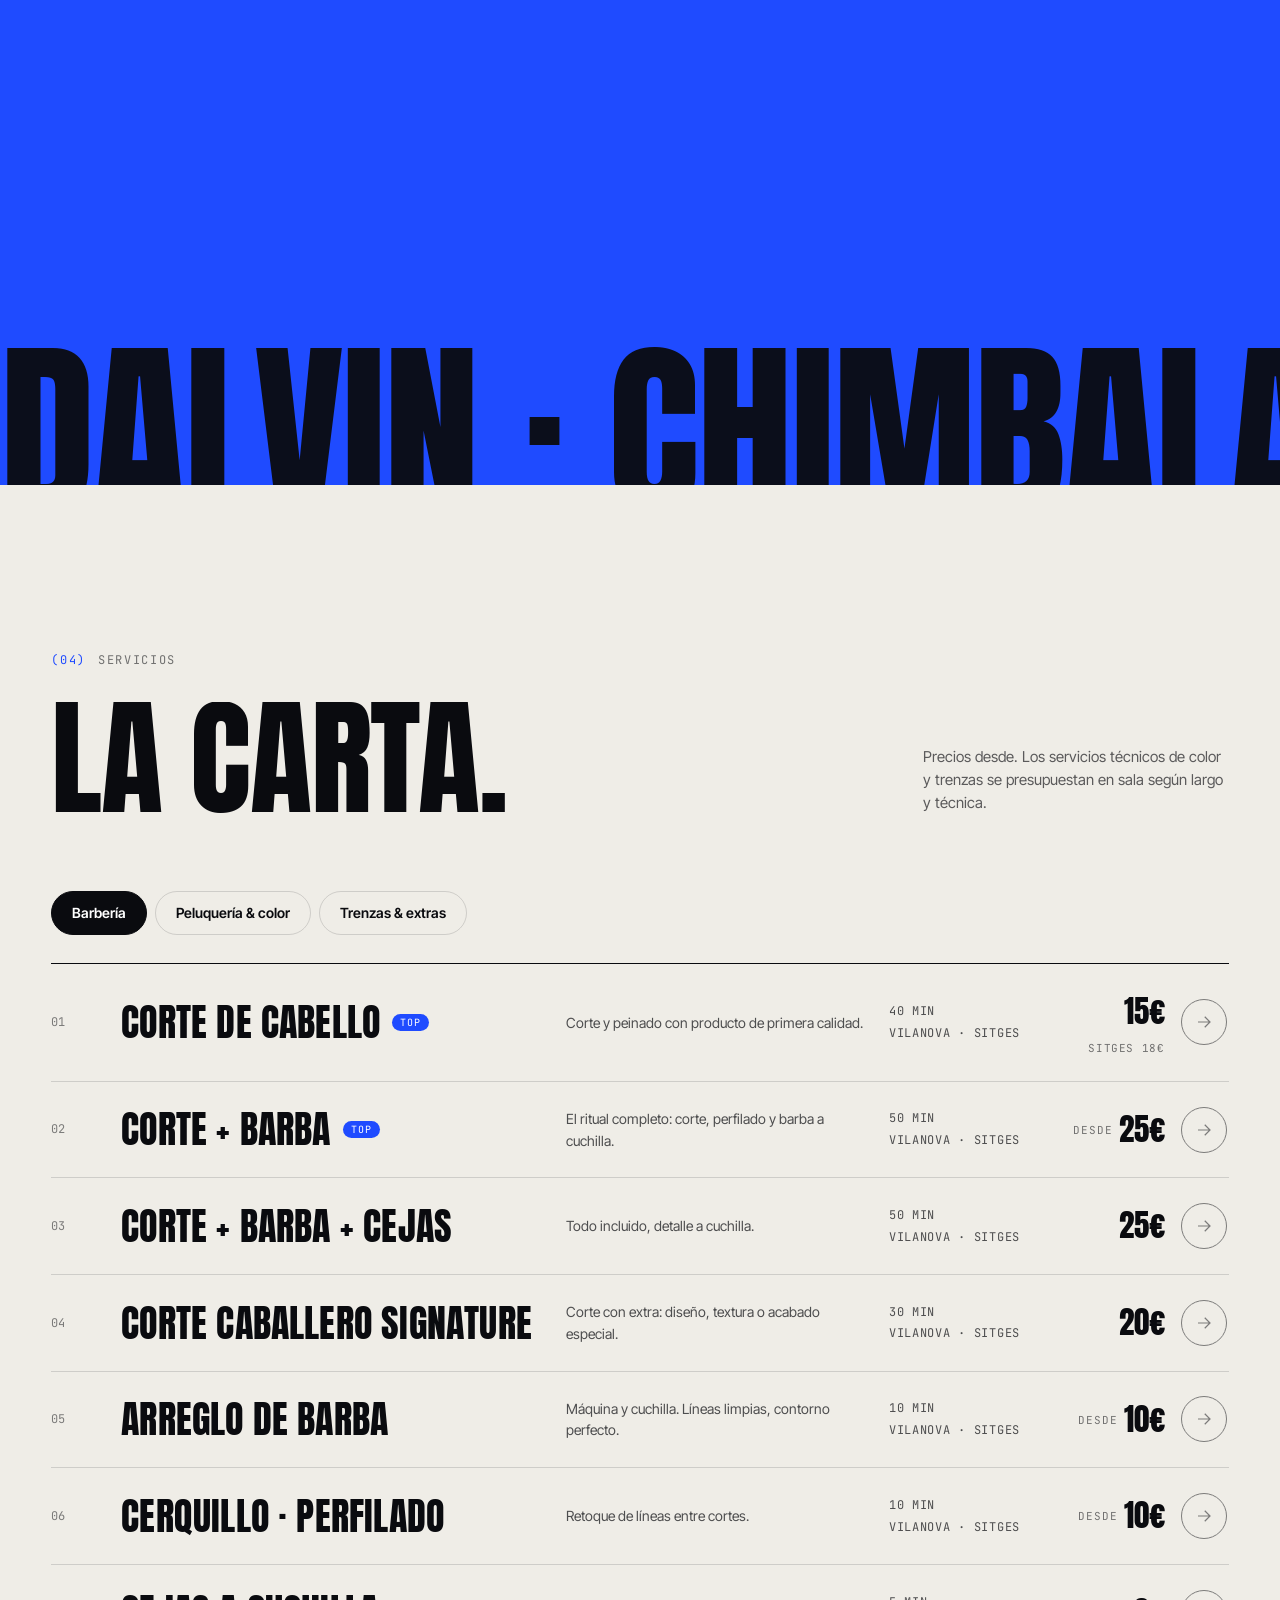
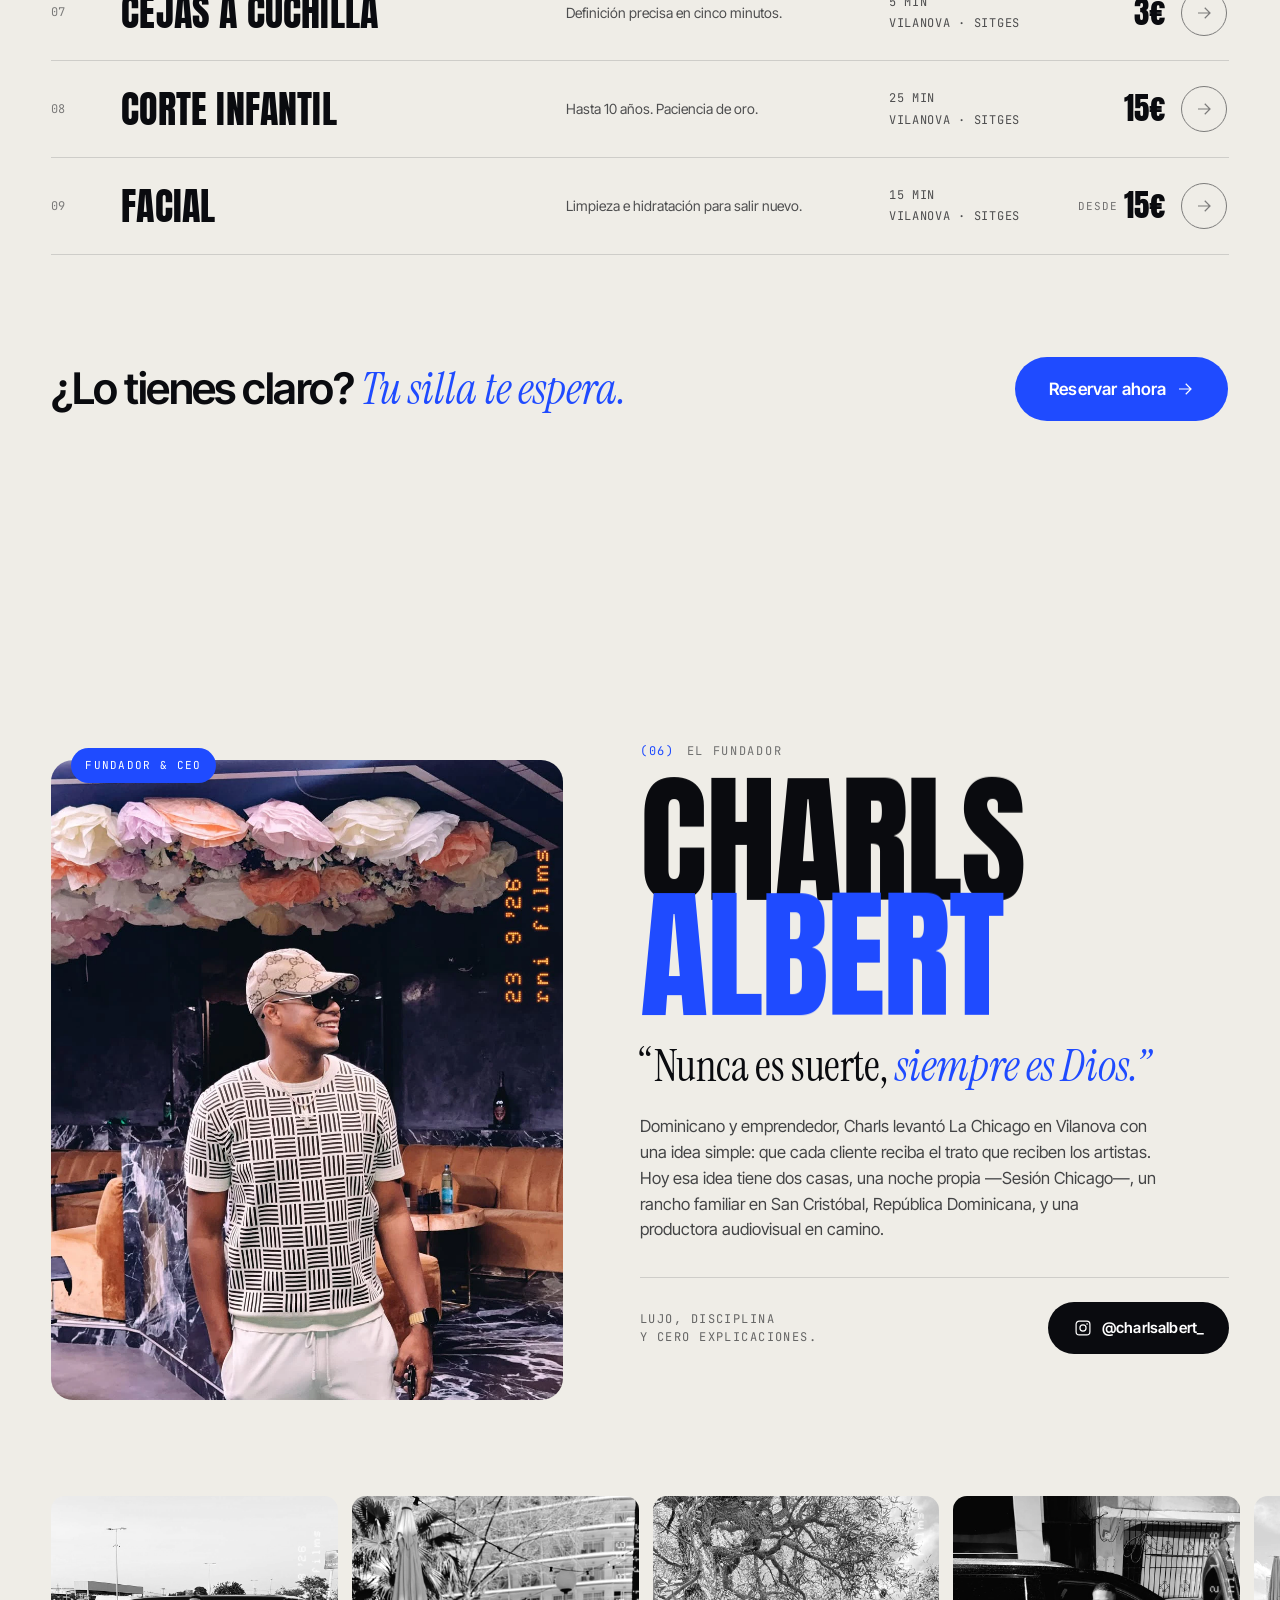
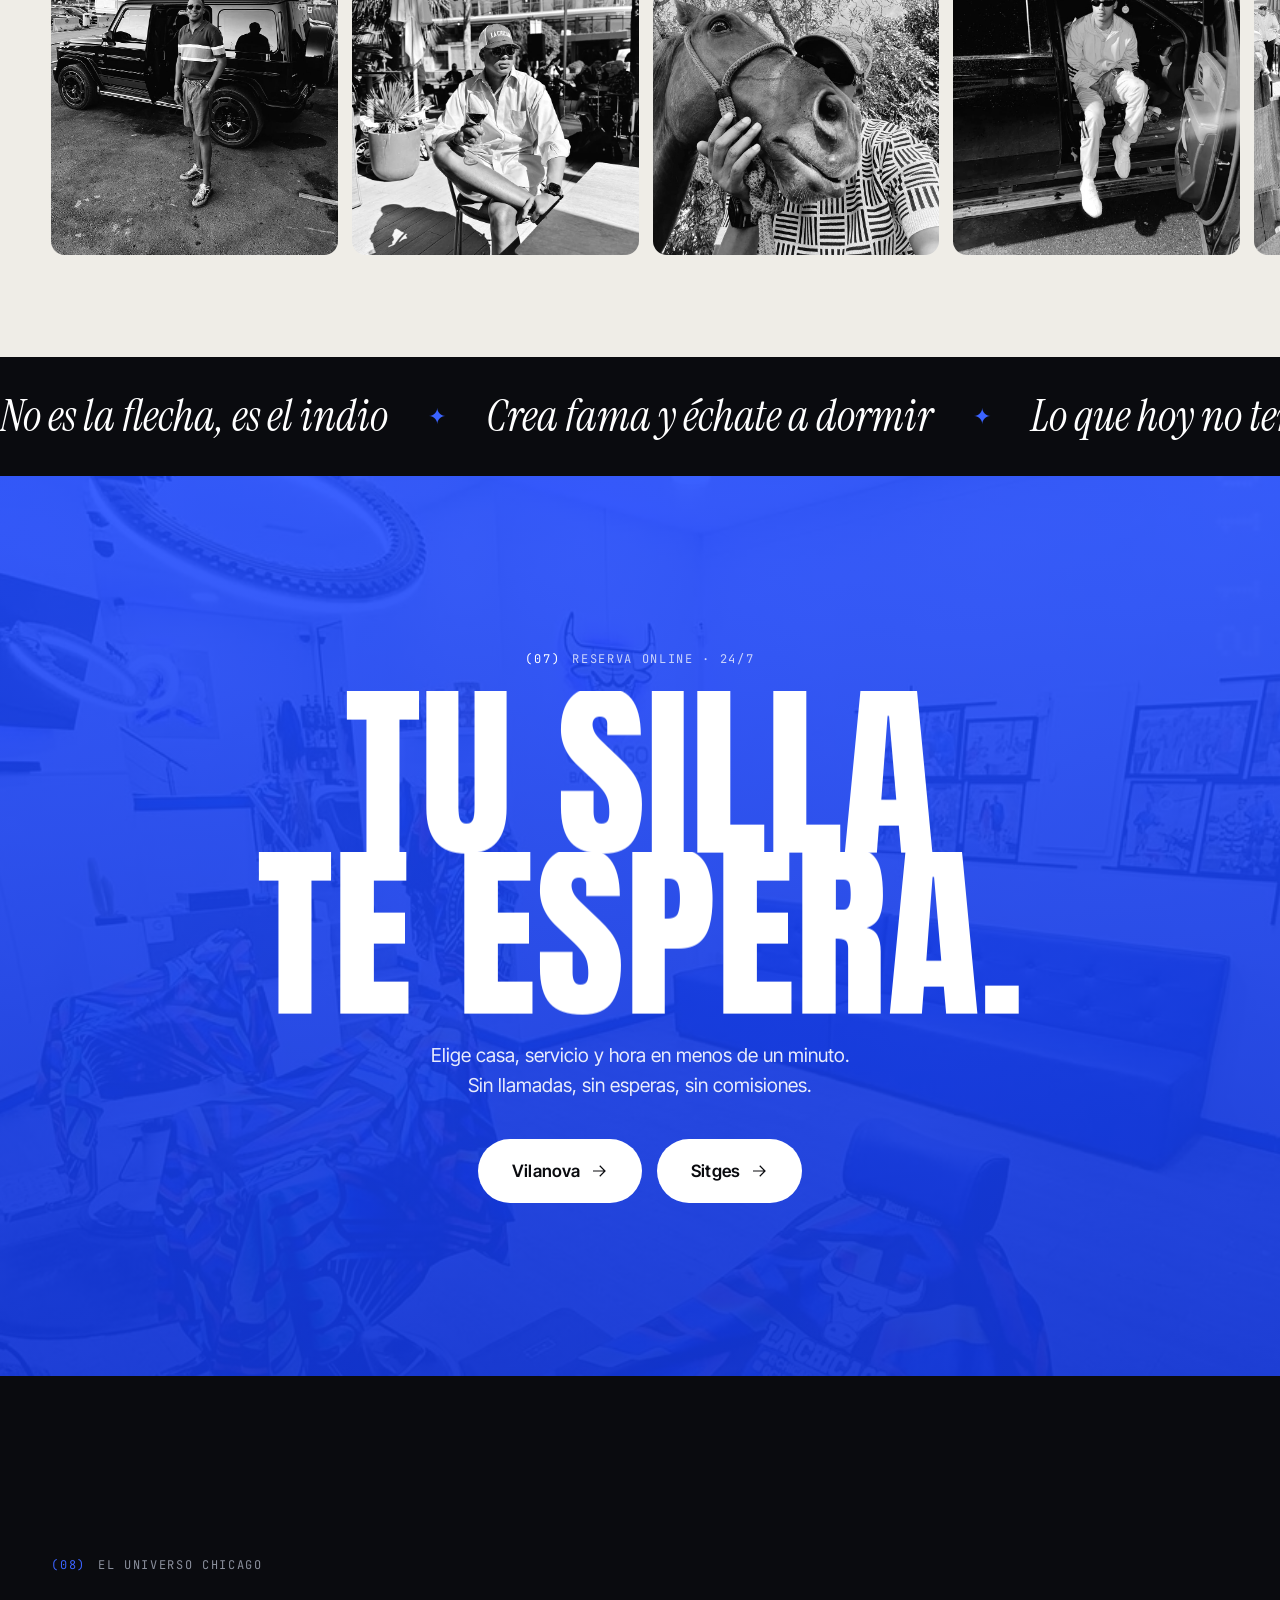
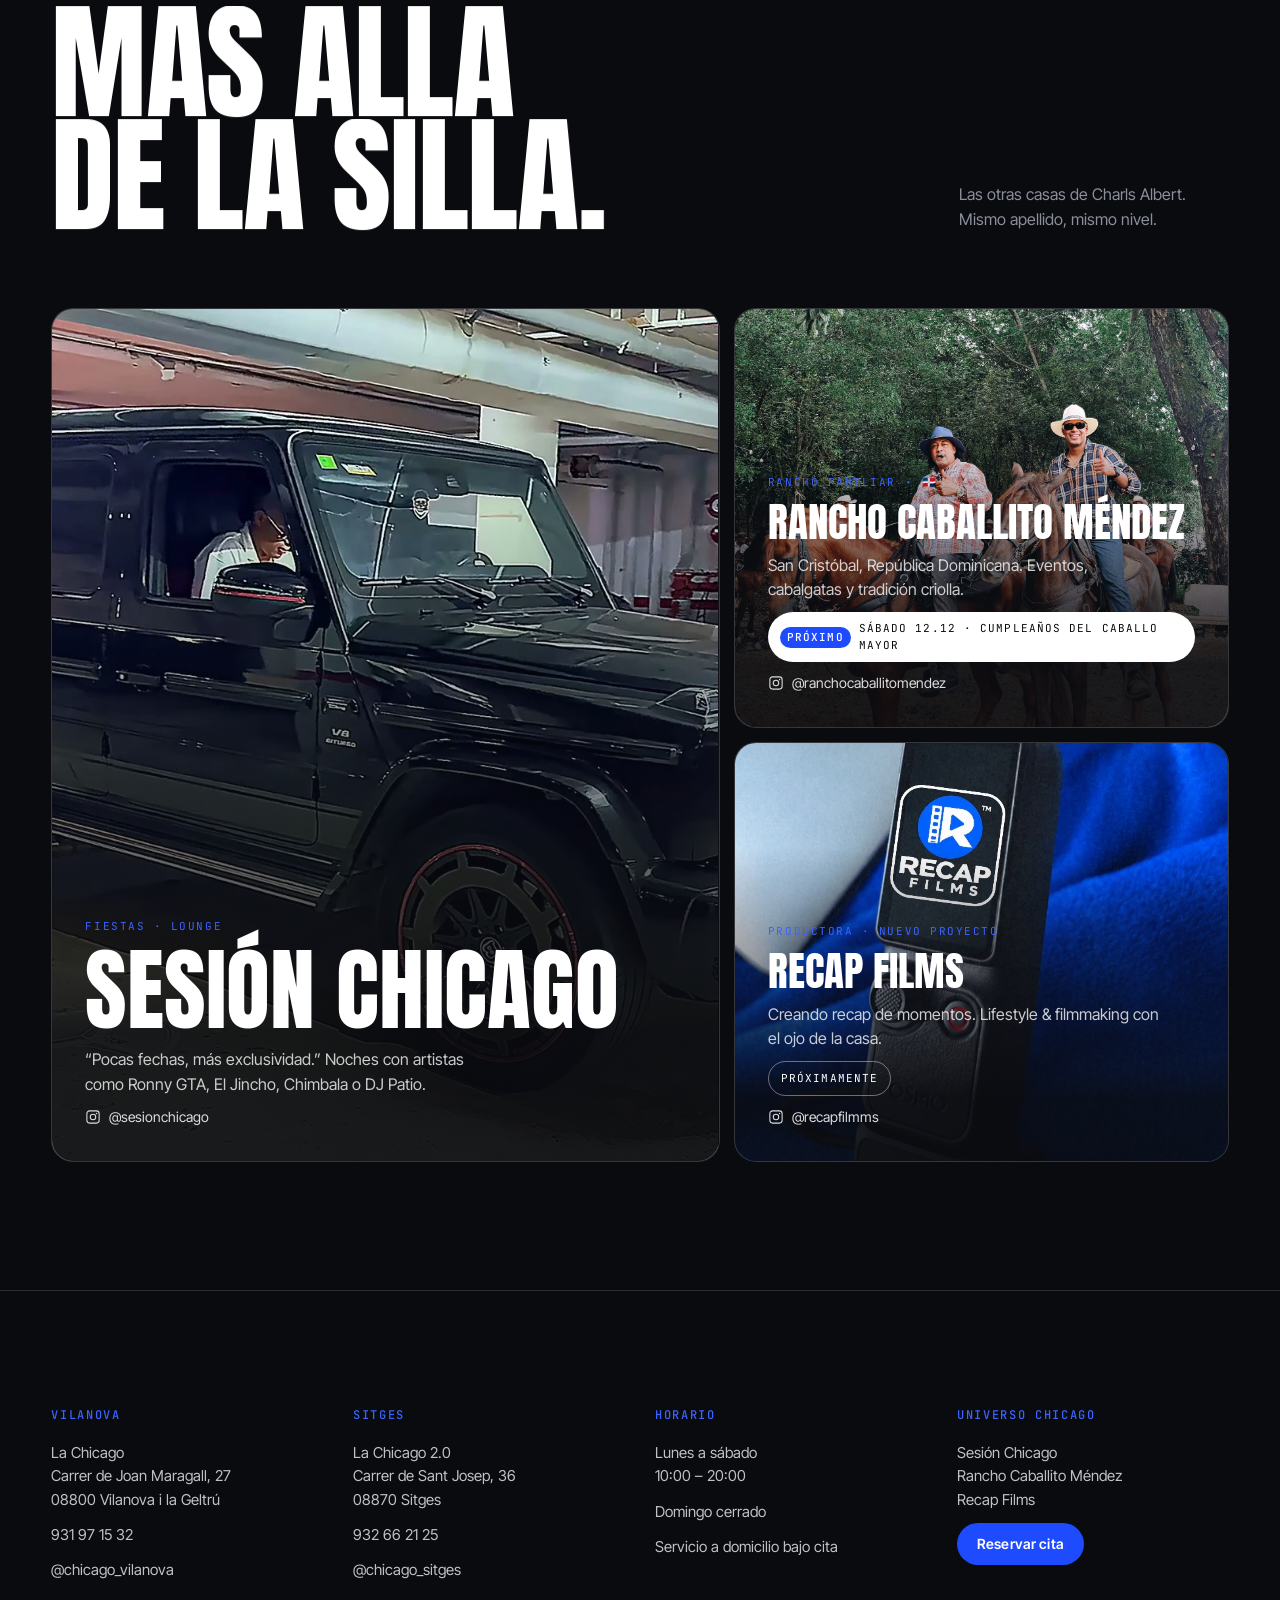
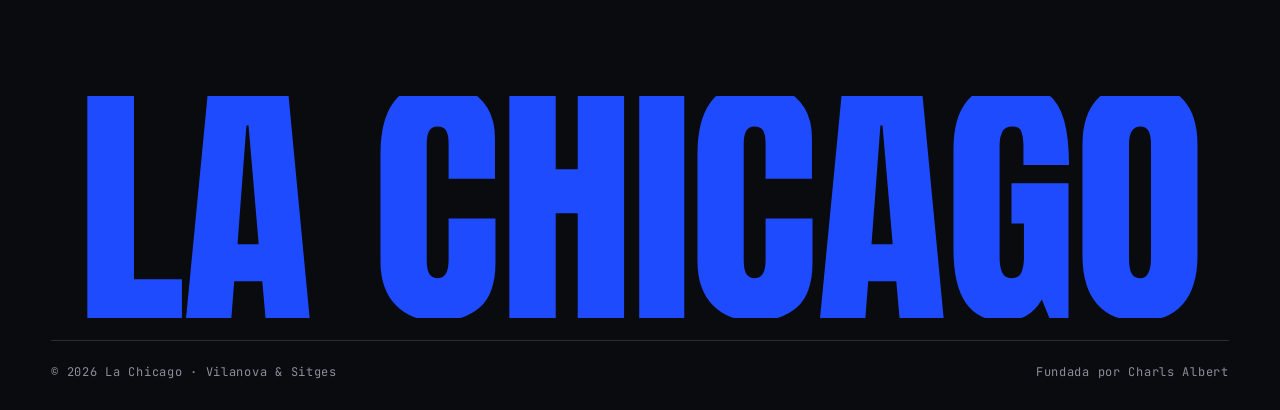
==== commit 6928db69: "Recap Films y Rancho: fotos nuevas bien encuadradas en móvil Co-Authored-By: Claude Opus 5.5 <norepl" ====
--- a/index.html
+++ b/index.html
@@ -20,7 +20,7 @@
 <link rel="preconnect" href="https://fonts.gstatic.com" crossorigin>
 <link href="https://fonts.googleapis.com/css2?family=Anton&family=Instrument+Serif:ital@0;1&family=Inter+Tight:wght@400;500;600;700&family=JetBrains+Mono:wght@400;500&display=swap" rel="stylesheet">
 <link rel="preload" as="image" href="img/poster-hero.webp">
-<link rel="stylesheet" href="styles.css?v=20261125d">
+<link rel="stylesheet" href="styles.css?v=20261125g">
 <script>document.documentElement.classList.add('js')</script>
 </head>
 <body>
@@ -293,11 +293,7 @@
 
     <article class="uni__card uni__card--rancho" data-cursor="Instagram">
       <a class="uni__link" href="https://instagram.com/ranchocaballitomendez" target="_blank" rel="noopener" aria-label="Rancho Caballito Méndez en Instagram"></a>
-      <div class="uni__media uni__media--stack">
-        <img src="img/rancho-1.webp" alt="Paseo a caballo en el rancho" loading="lazy">
-        <img src="img/rancho-4.webp" alt="Cumpleaños del caballo del rancho" loading="lazy">
-        <img src="img/rancho-6.webp" alt="Cabalgata nocturna" loading="lazy">
-      </div>
+      <div class="uni__media"><img src="img/rancho-hd.webp" alt="Charls Albert a caballo en el Rancho Caballito Méndez"></div>
       <div class="uni__body">
         <span class="uni__kind">Rancho familiar · 🇩🇴</span>
         <h3>Rancho Caballito Méndez</h3>
@@ -309,7 +305,7 @@
 
     <article class="uni__card uni__card--recap" data-cursor="Instagram">
       <a class="uni__link" href="https://instagram.com/recapfilmms" target="_blank" rel="noopener" aria-label="Recap Films en Instagram"></a>
-      <div class="uni__media"><picture><source media="(max-width: 900px)" srcset="img/recap-cam.webp"><img src="img/recap-cam-wide.webp" alt="Cámara con el logo de Recap Films" loading="lazy"></picture></div>
+      <div class="uni__media"><picture><source media="(max-width: 900px)" srcset="img/recap-cam-m.webp"><img src="img/recap-cam-wide.webp" alt="Cámara con el logo de Recap Films"></picture></div>
       <div class="uni__body">
         <span class="uni__kind">Productora · Nuevo proyecto</span>
         <h3>Recap Films</h3>
@@ -386,11 +382,11 @@
   </div>
 </div>
 
-<script src="config.js?v=20261125d"></script>
+<script src="config.js?v=20261125g"></script>
 <script src="vendor/gsap.min.js" defer></script>
 <script src="vendor/ScrollTrigger.min.js" defer></script>
 <script src="vendor/lenis.min.js" defer></script>
-<script src="booking.js?v=20261125d" defer></script>
-<script src="main.js?v=20261125d" defer></script>
+<script src="booking.js?v=20261125g" defer></script>
+<script src="main.js?v=20261125g" defer></script>
 </body>
 </html>
--- a/styles.css
+++ b/styles.css
@@ -327,6 +327,8 @@
 .uni__media--stack { display: grid; grid-template-columns: 1.3fr 1fr; grid-template-rows: 1fr 1fr; gap: 4px; }
 .uni__media--stack img:first-child { grid-row: 1 / 3; }
 .uni__card--recap .uni__media img { object-position: 50% 0%; }
+.uni__card--rancho .uni__media img { object-position: 50% 58%; }
+.uni__card:not(.uni__card--sesion) h3 { font-size: clamp(34px, 3.2vw, 54px); }
 .uni__media picture { display: block; width: 100%; height: 100%; }
 .uni__card::after { content: ""; position: absolute; inset: 0; z-index: -1; background: linear-gradient(180deg, rgba(10,11,15,0) 25%, rgba(10,11,15,.92) 85%); }
 .uni__body { padding: clamp(22px, 2.6vw, 36px); display: flex; flex-direction: column; gap: 10px; align-items: flex-start; }
@@ -576,18 +578,19 @@
   /* universo: grande + dos pequeños, como en escritorio */
   .universo { padding: 64px 0 48px; }
   .uni { grid-template-columns: 1.15fr 1fr; grid-template-rows: auto auto; gap: 8px; }
-  .uni__card { min-height: 210px; border-radius: 16px; }
-  .uni__card--sesion { grid-row: 1 / 3; min-height: 428px; }
+  .uni__card { min-height: 236px; border-radius: 16px; }
+  .uni__card--sesion { grid-row: 1 / 3; min-height: 480px; }
   .uni__body { padding: 12px; gap: 6px; }
   .uni__card p { display: none; }
-  .uni__card h3 { font-size: 22px; line-height: 1.02; }
+  .uni__card h3, .uni__card:not(.uni__card--sesion) h3 { font-size: 22px; line-height: 1.02; }
   .uni__card--sesion h3 { font-size: 34px; }
   .uni__kind { font-size: 9px; letter-spacing: .1em; }
   .uni__event, .uni__badge { font-size: 9px; padding: 5px 8px; letter-spacing: .06em; }
   .uni__card--rancho .uni__event, .uni__card:not(.uni__card--sesion) .uni__kind, .uni__card--recap .uni__badge { display: none; }
   .uni__handle { font-size: 11px; }
   .uni__handle svg { width: 13px; height: 13px; }
-  .uni__card--recap .uni__media img { object-position: 50% 30%; }
+  .uni__card--recap .uni__media img { object-position: 50% 15%; }
+  .uni__card--rancho .uni__media img { object-position: 60% 40%; }
   .uni__media--stack { display: block; }
   .uni__media--stack img:not(:first-child) { display: none; }
 
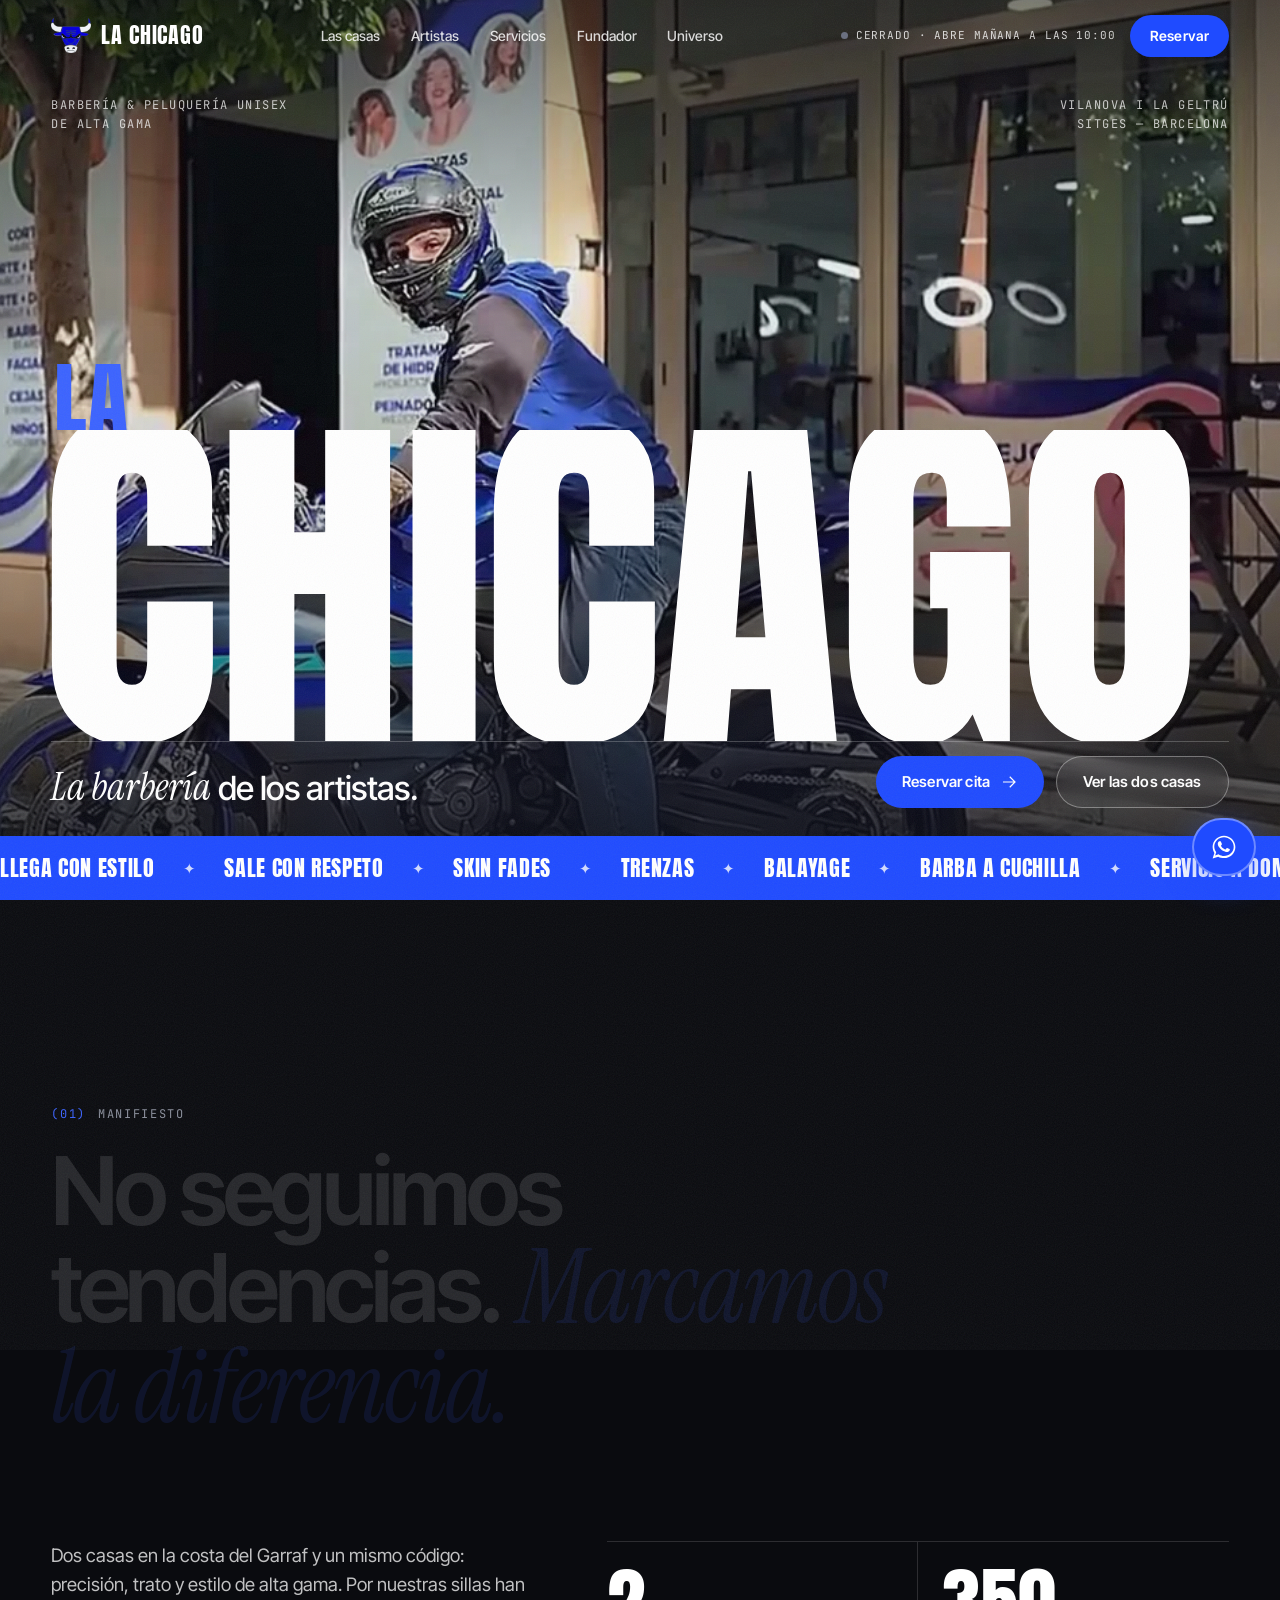
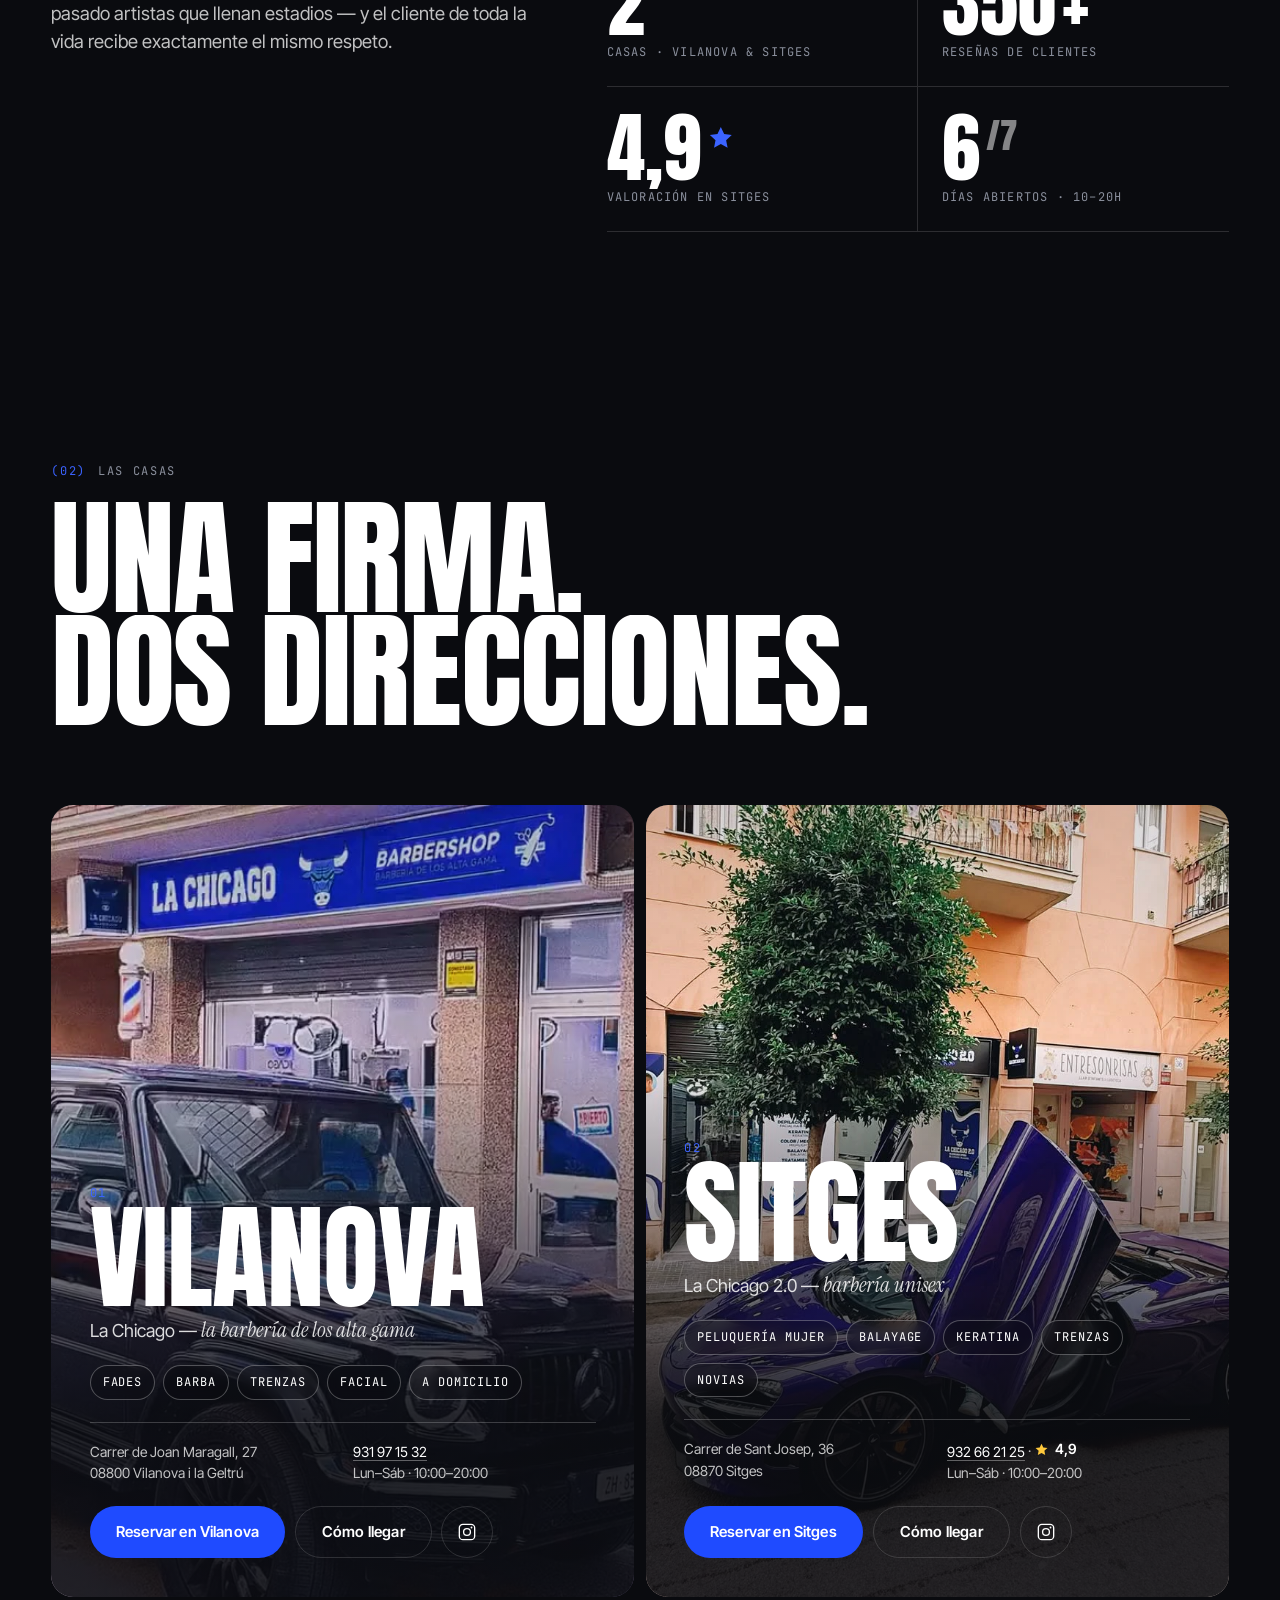
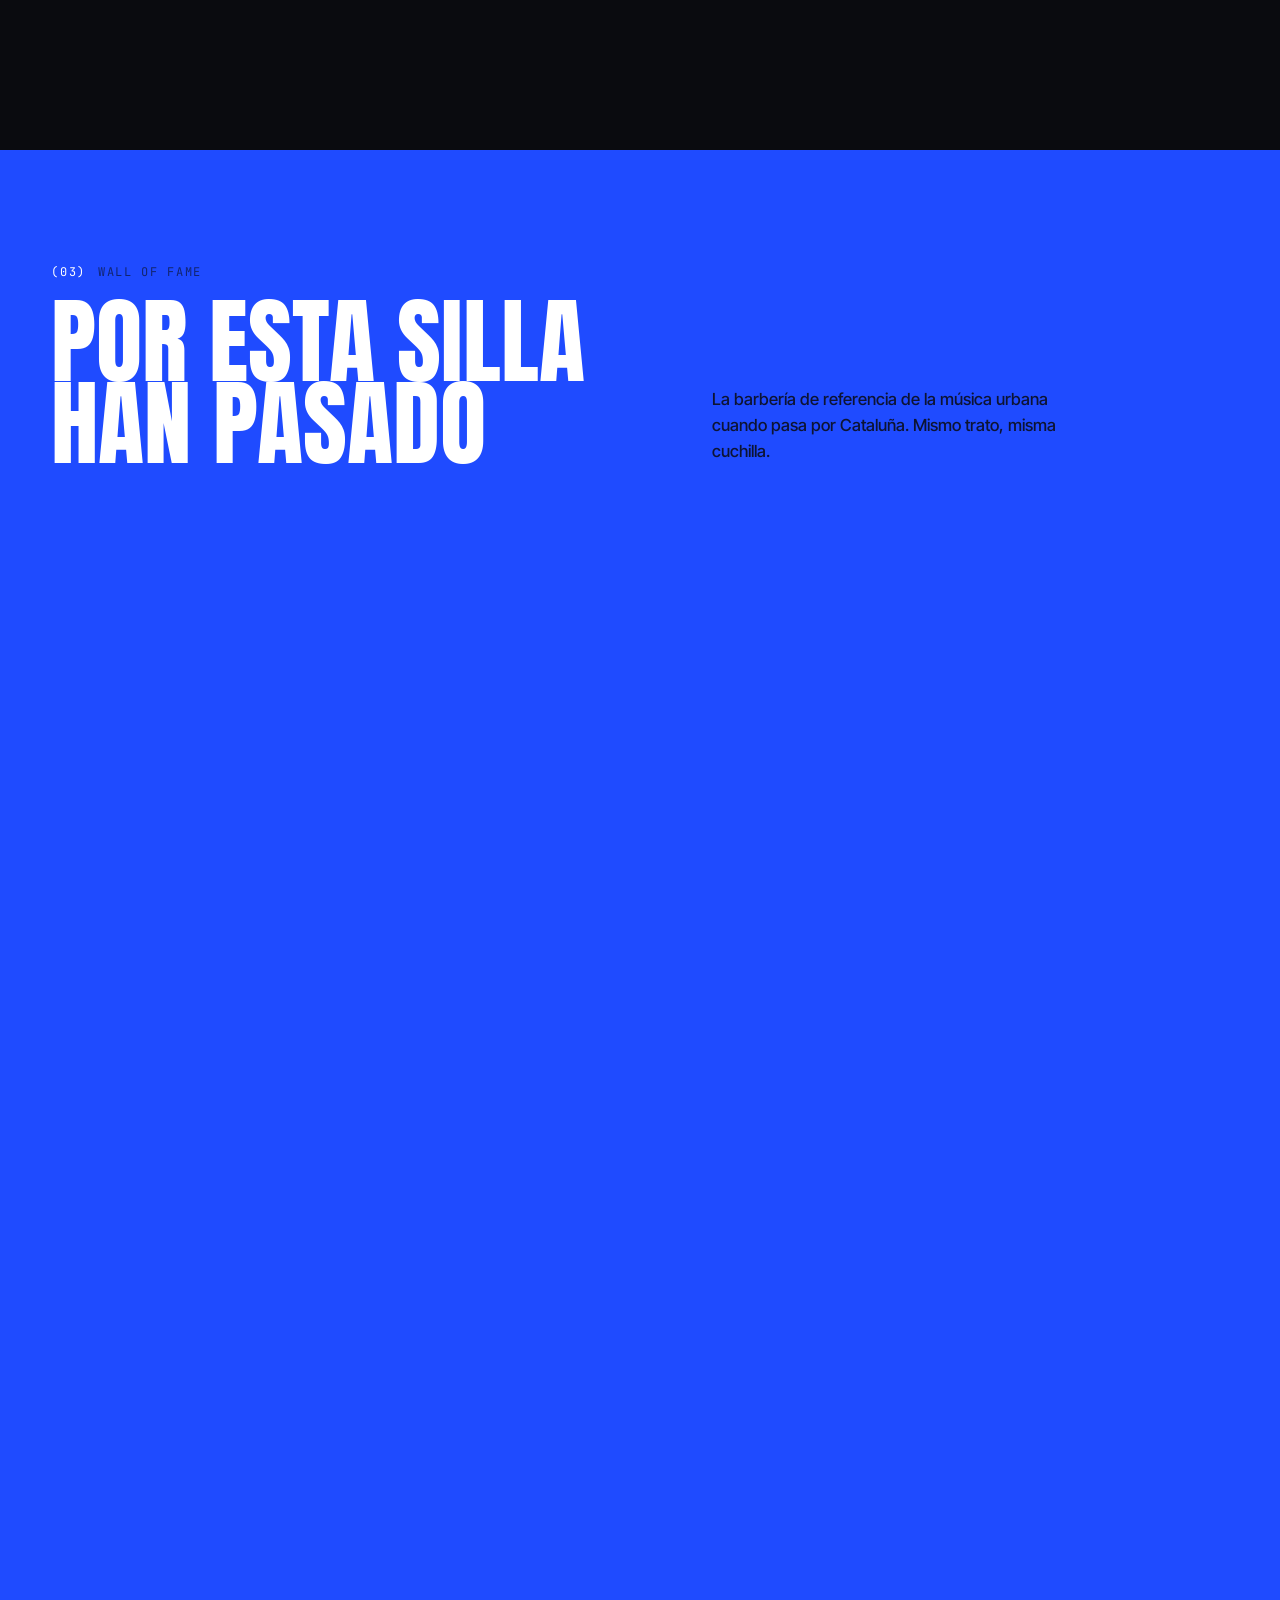
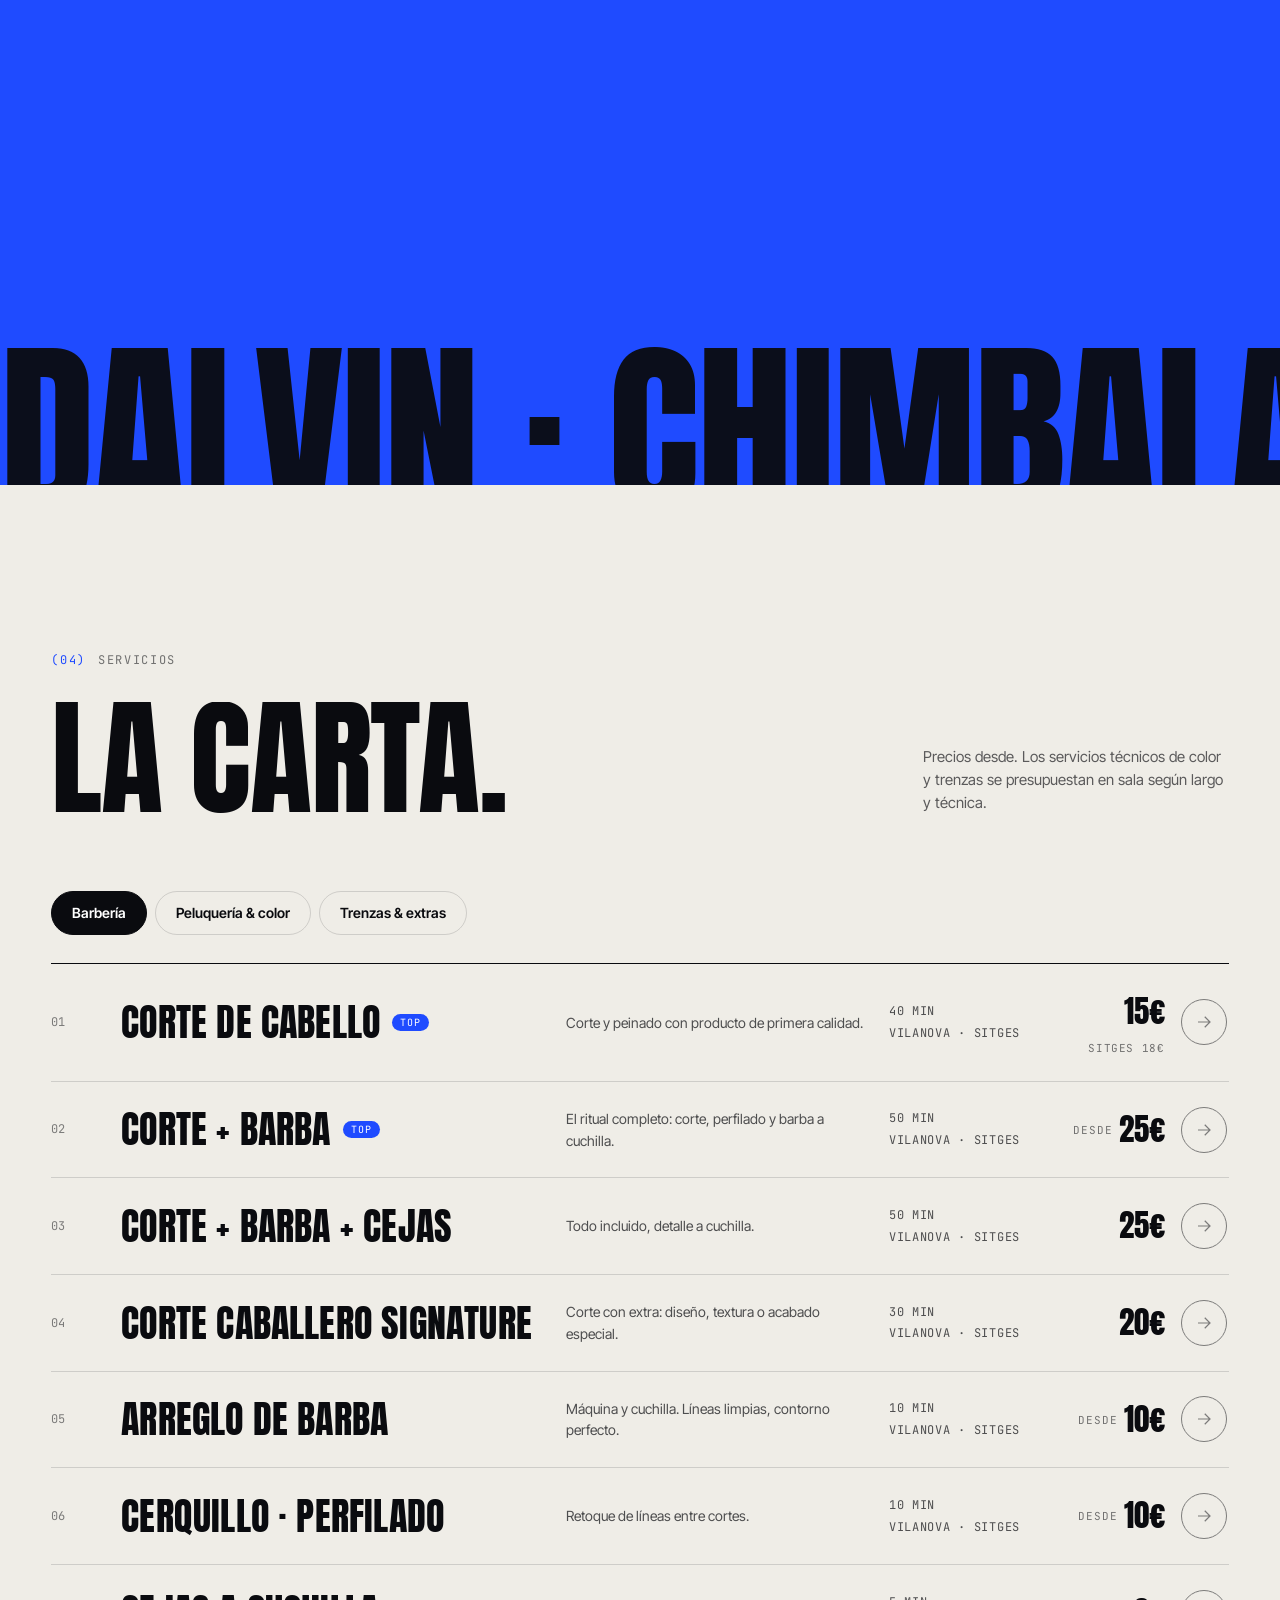
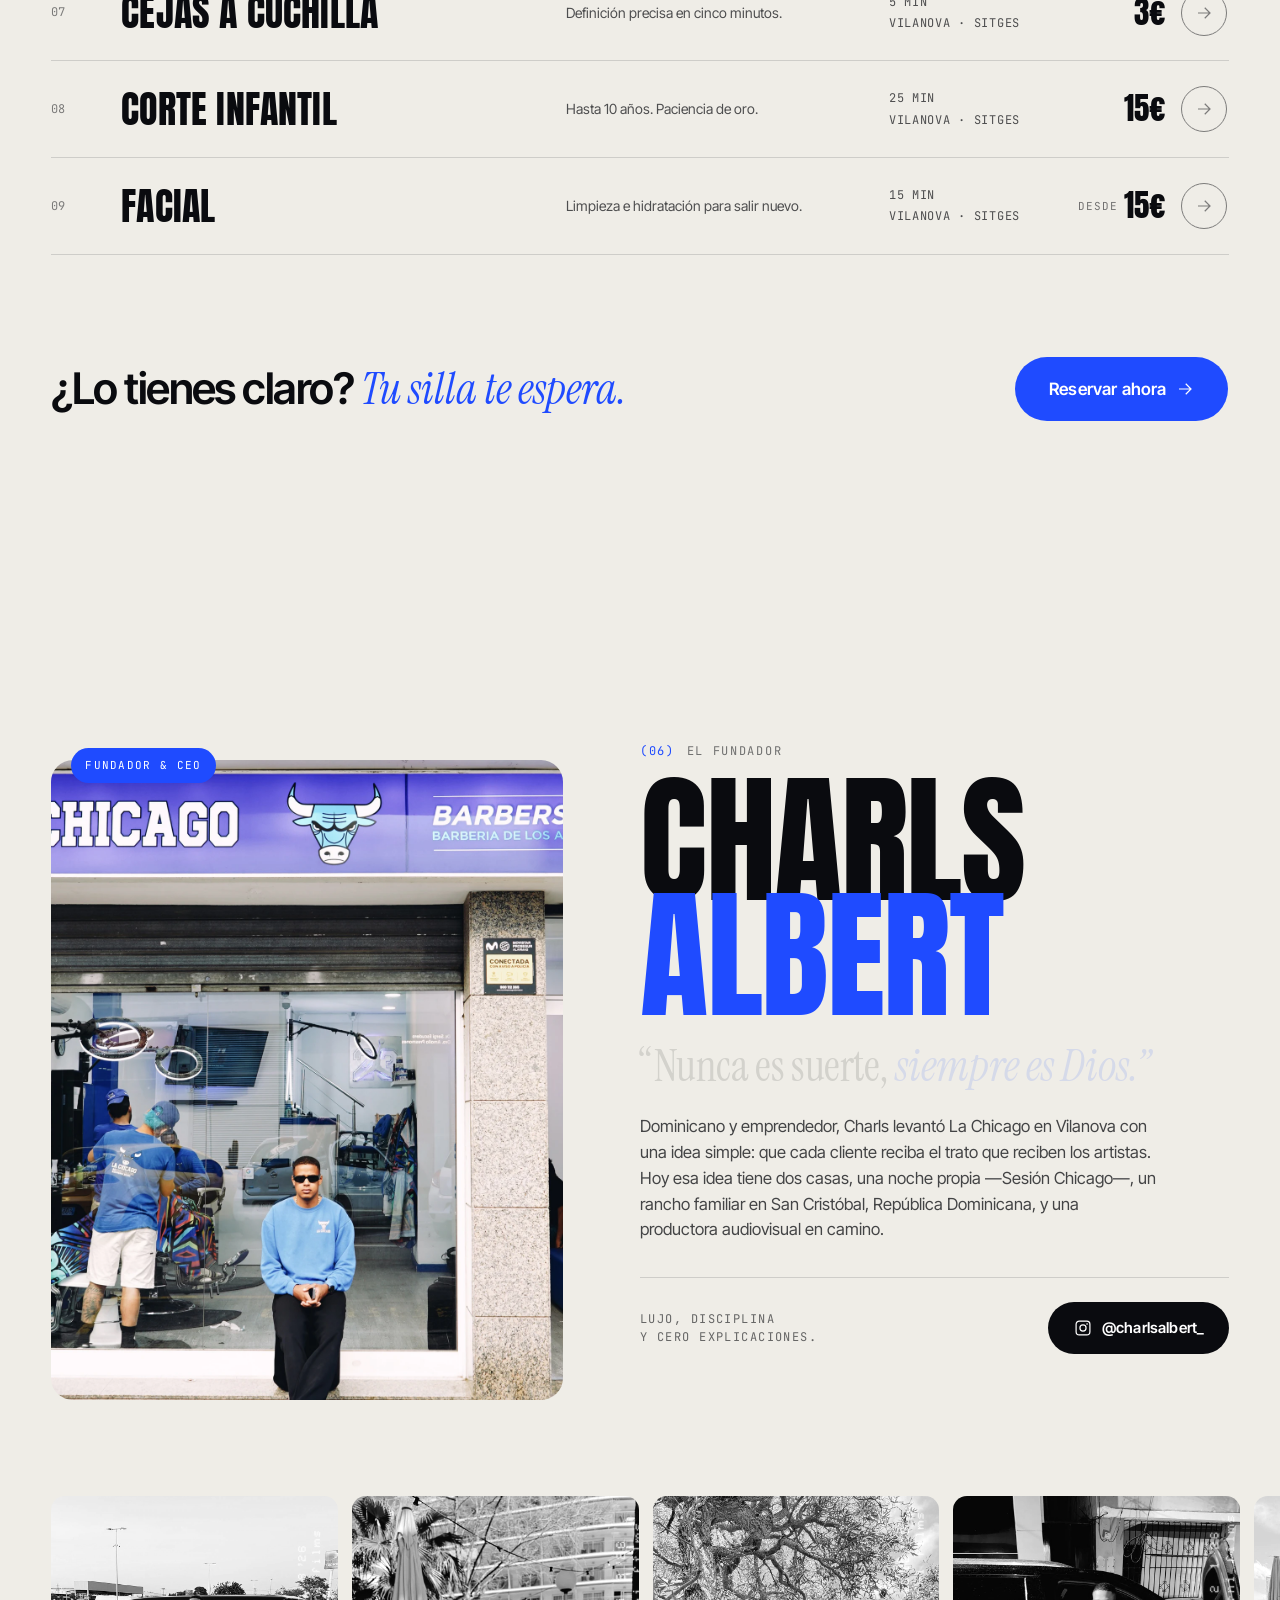
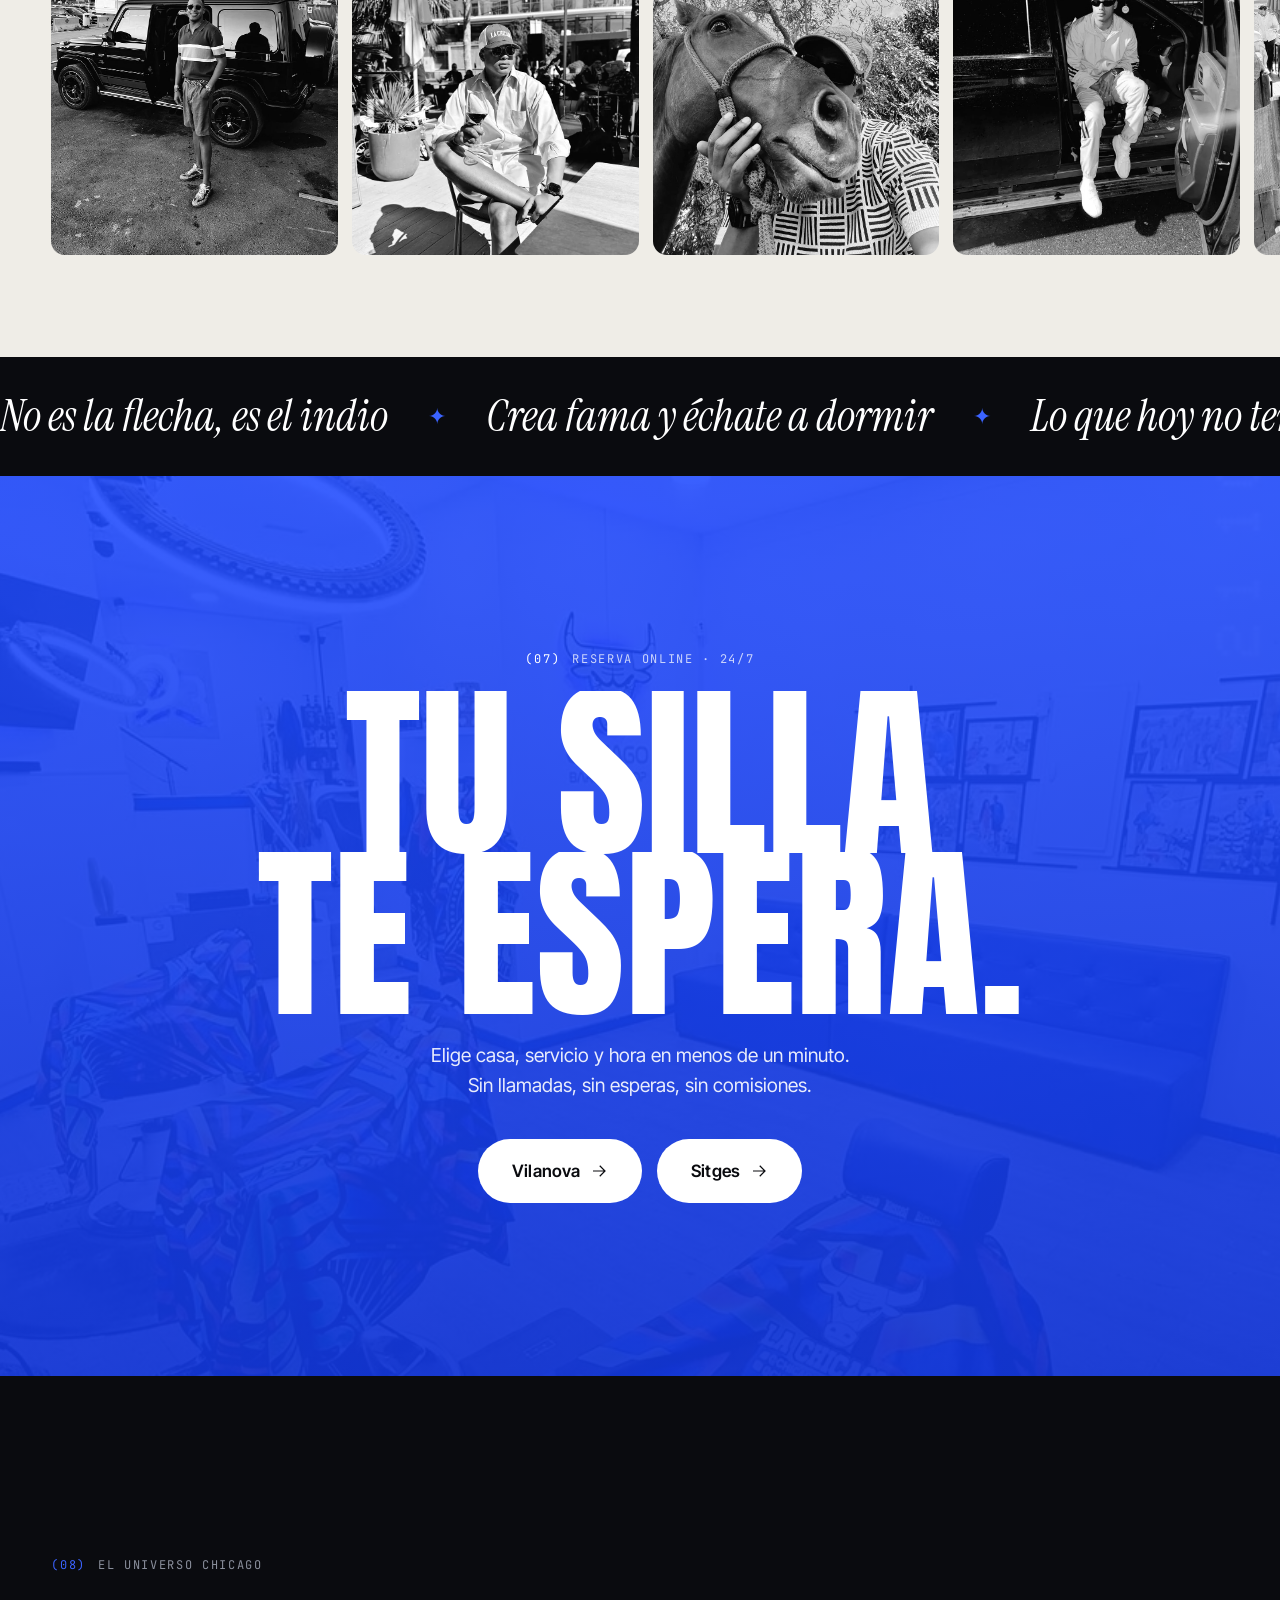
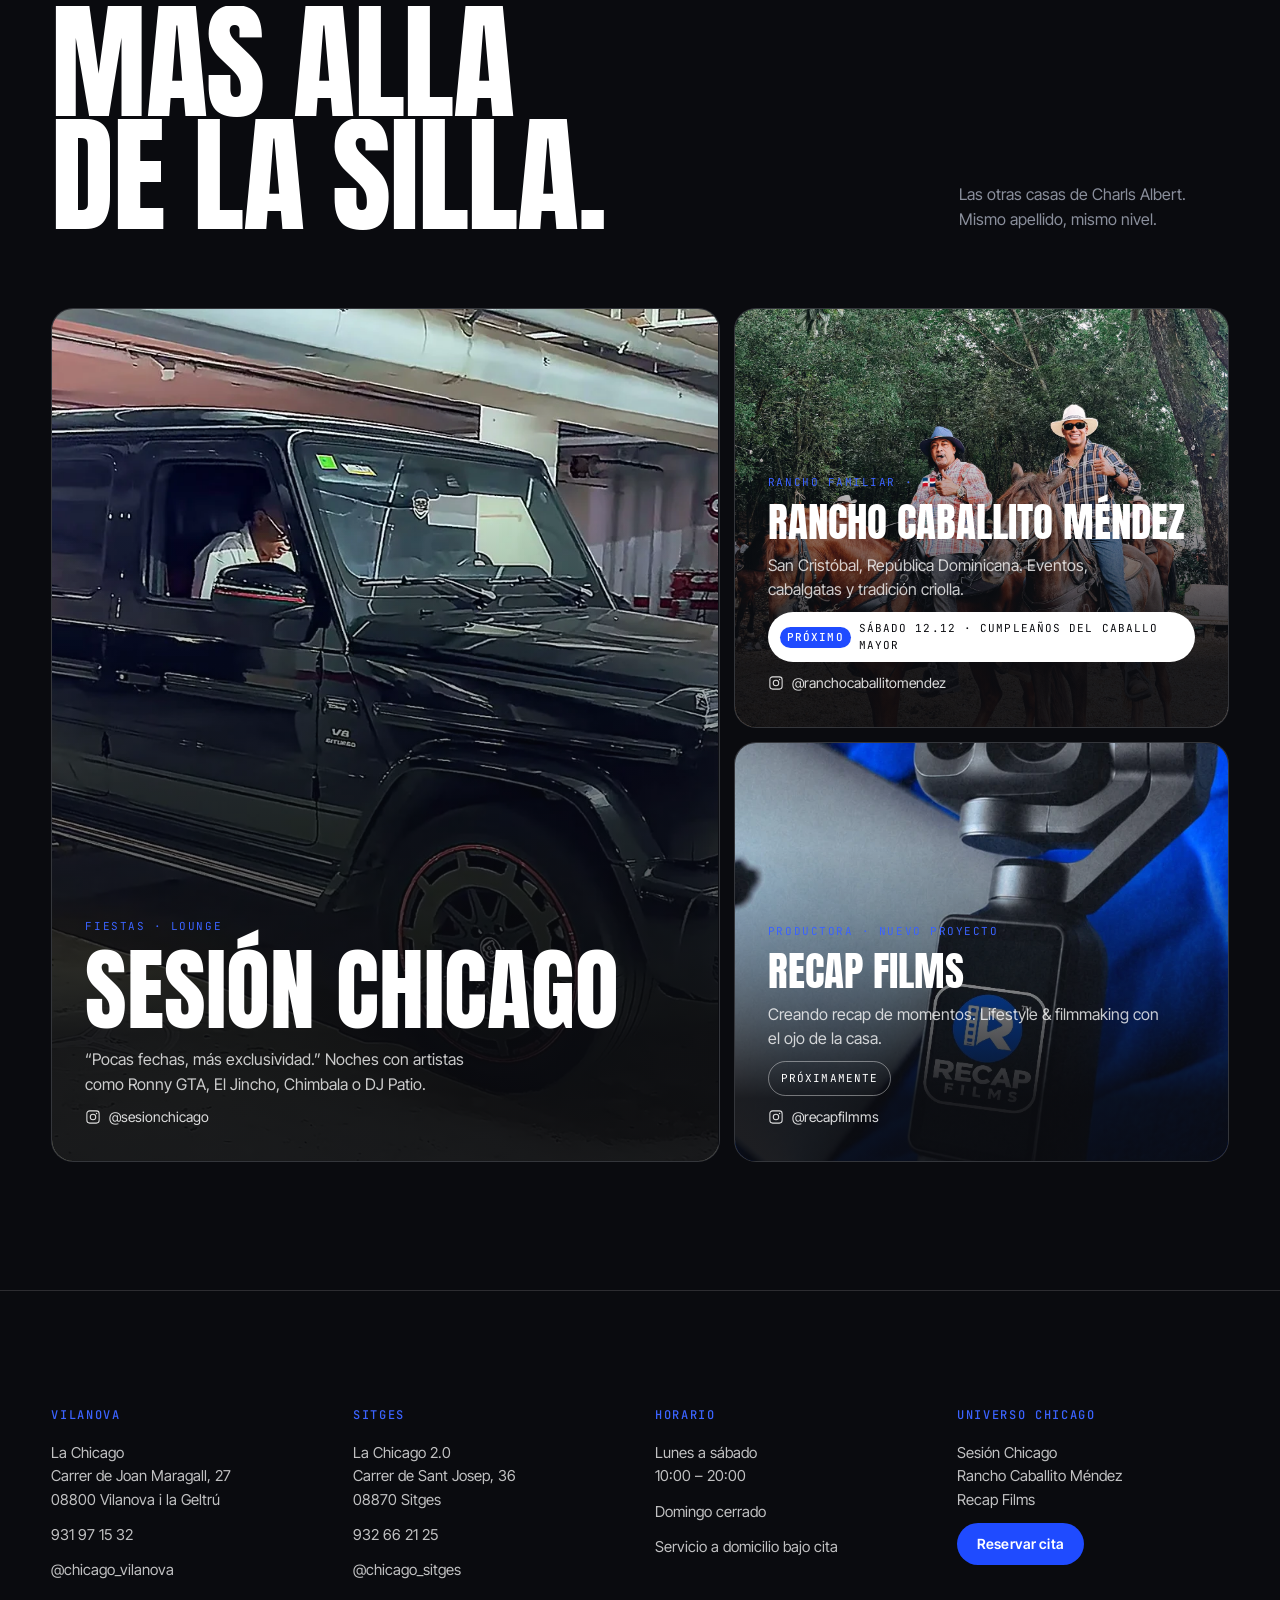
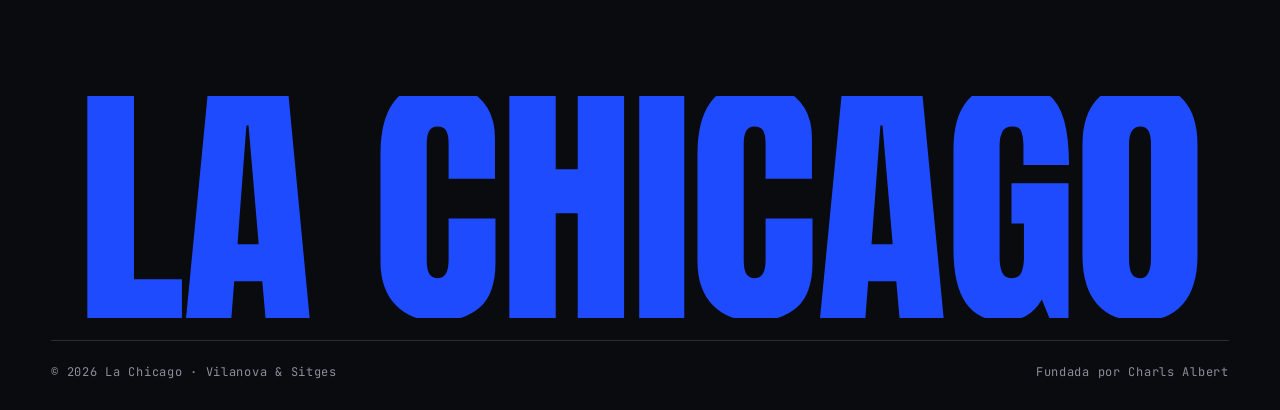
==== commit d4fda876: "Foto nueva del fundador frente a La Chicago Co-Authored-By: Claude Opus 5.5 <noreply@anthropic.com>" ====
--- a/index.html
+++ b/index.html
@@ -20,7 +20,7 @@
 <link rel="preconnect" href="https://fonts.gstatic.com" crossorigin>
 <link href="https://fonts.googleapis.com/css2?family=Anton&family=Instrument+Serif:ital@0;1&family=Inter+Tight:wght@400;500;600;700&family=JetBrains+Mono:wght@400;500&display=swap" rel="stylesheet">
 <link rel="preload" as="image" href="img/poster-hero.webp">
-<link rel="stylesheet" href="styles.css?v=20261125g">
+<link rel="stylesheet" href="styles.css?v=20261125h">
 <script>document.documentElement.classList.add('js')</script>
 </head>
 <body>
@@ -229,7 +229,7 @@
 <section class="fundador" id="fundador">
   <div class="fundador__grid">
     <div class="fundador__portrait">
-      <div class="fundador__img" data-speed="-0.05"><img src="img/charls-1.webp" alt="Charls Albert, fundador de La Chicago" loading="lazy"></div>
+      <div class="fundador__img" data-speed="-0.05"><img src="img/charls-fundador.webp" alt="Charls Albert, fundador de La Chicago, frente a La Chicago Vilanova" loading="lazy"></div>
       <span class="fundador__tag">Fundador &amp; CEO</span>
     </div>
     <div class="fundador__copy">
@@ -382,11 +382,11 @@
   </div>
 </div>
 
-<script src="config.js?v=20261125g"></script>
+<script src="config.js?v=20261125h"></script>
 <script src="vendor/gsap.min.js" defer></script>
 <script src="vendor/ScrollTrigger.min.js" defer></script>
 <script src="vendor/lenis.min.js" defer></script>
-<script src="booking.js?v=20261125g" defer></script>
-<script src="main.js?v=20261125g" defer></script>
+<script src="booking.js?v=20261125h" defer></script>
+<script src="main.js?v=20261125h" defer></script>
 </body>
 </html>
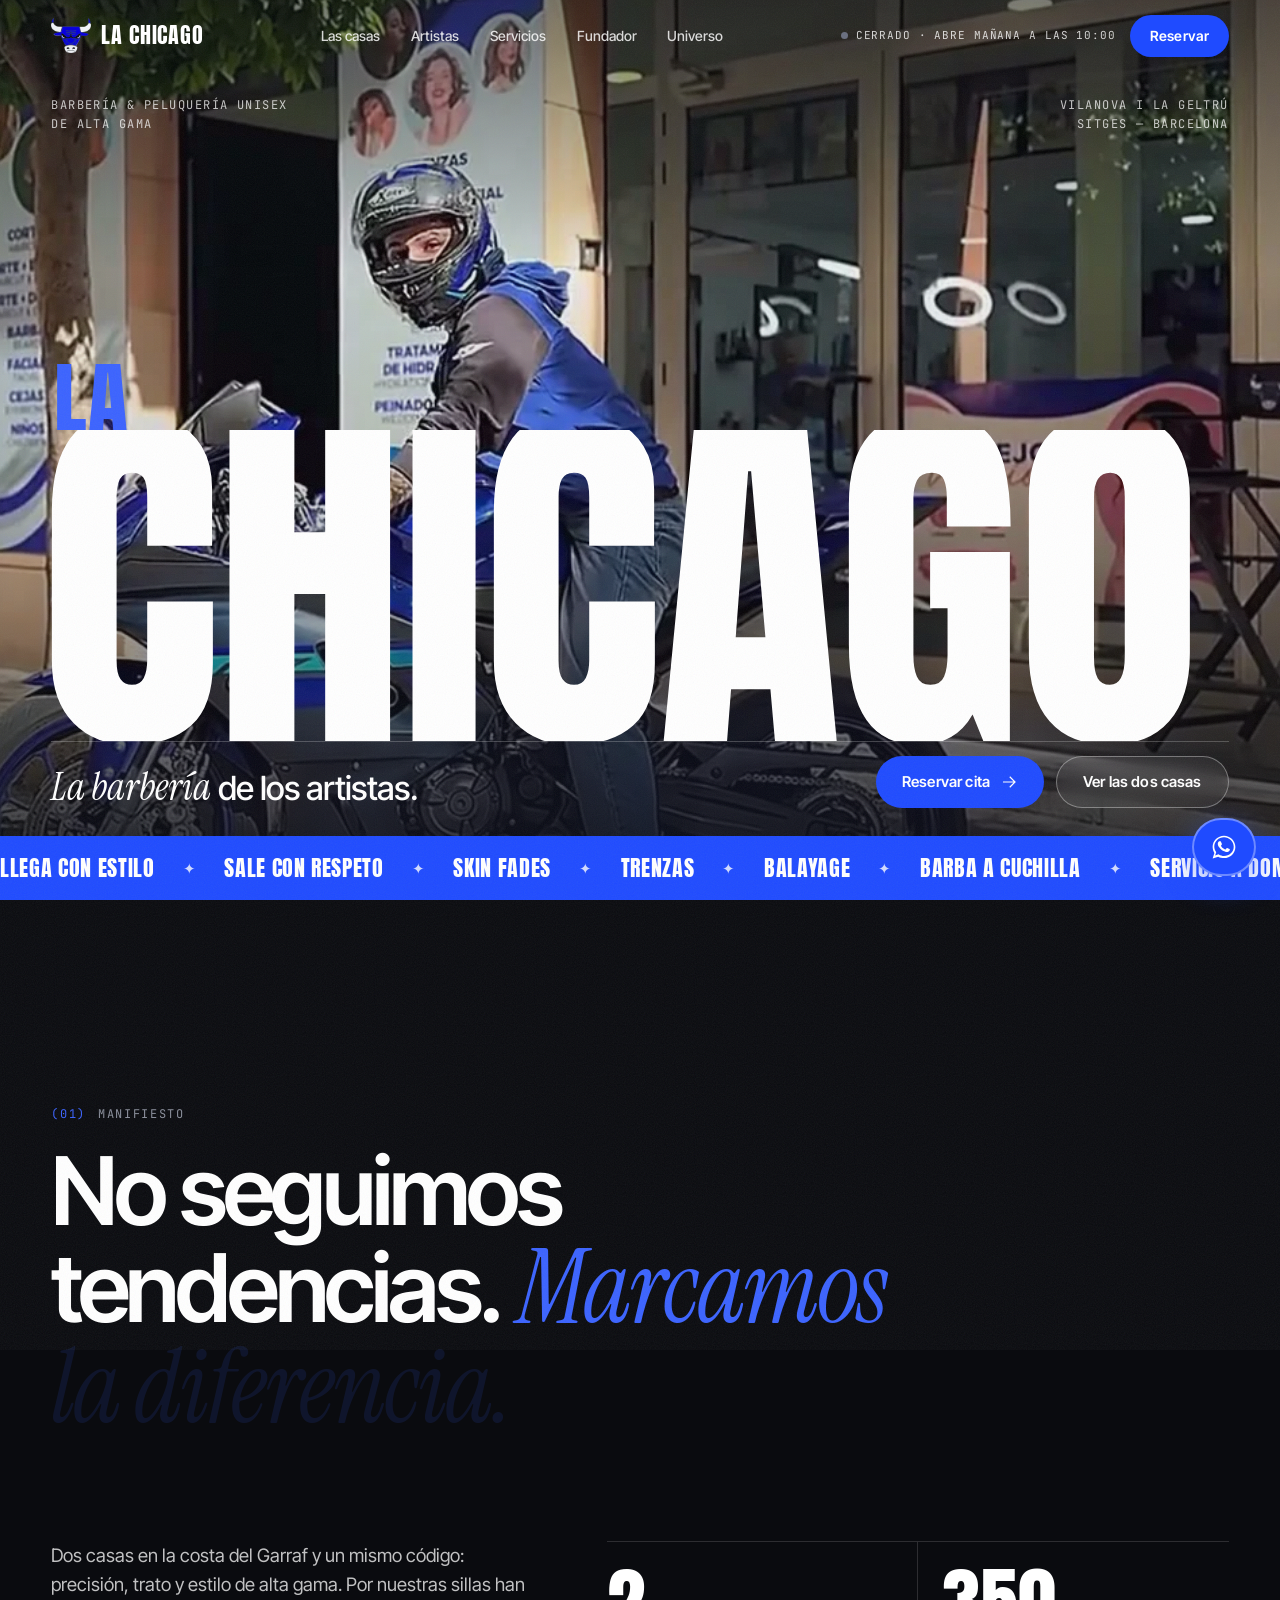
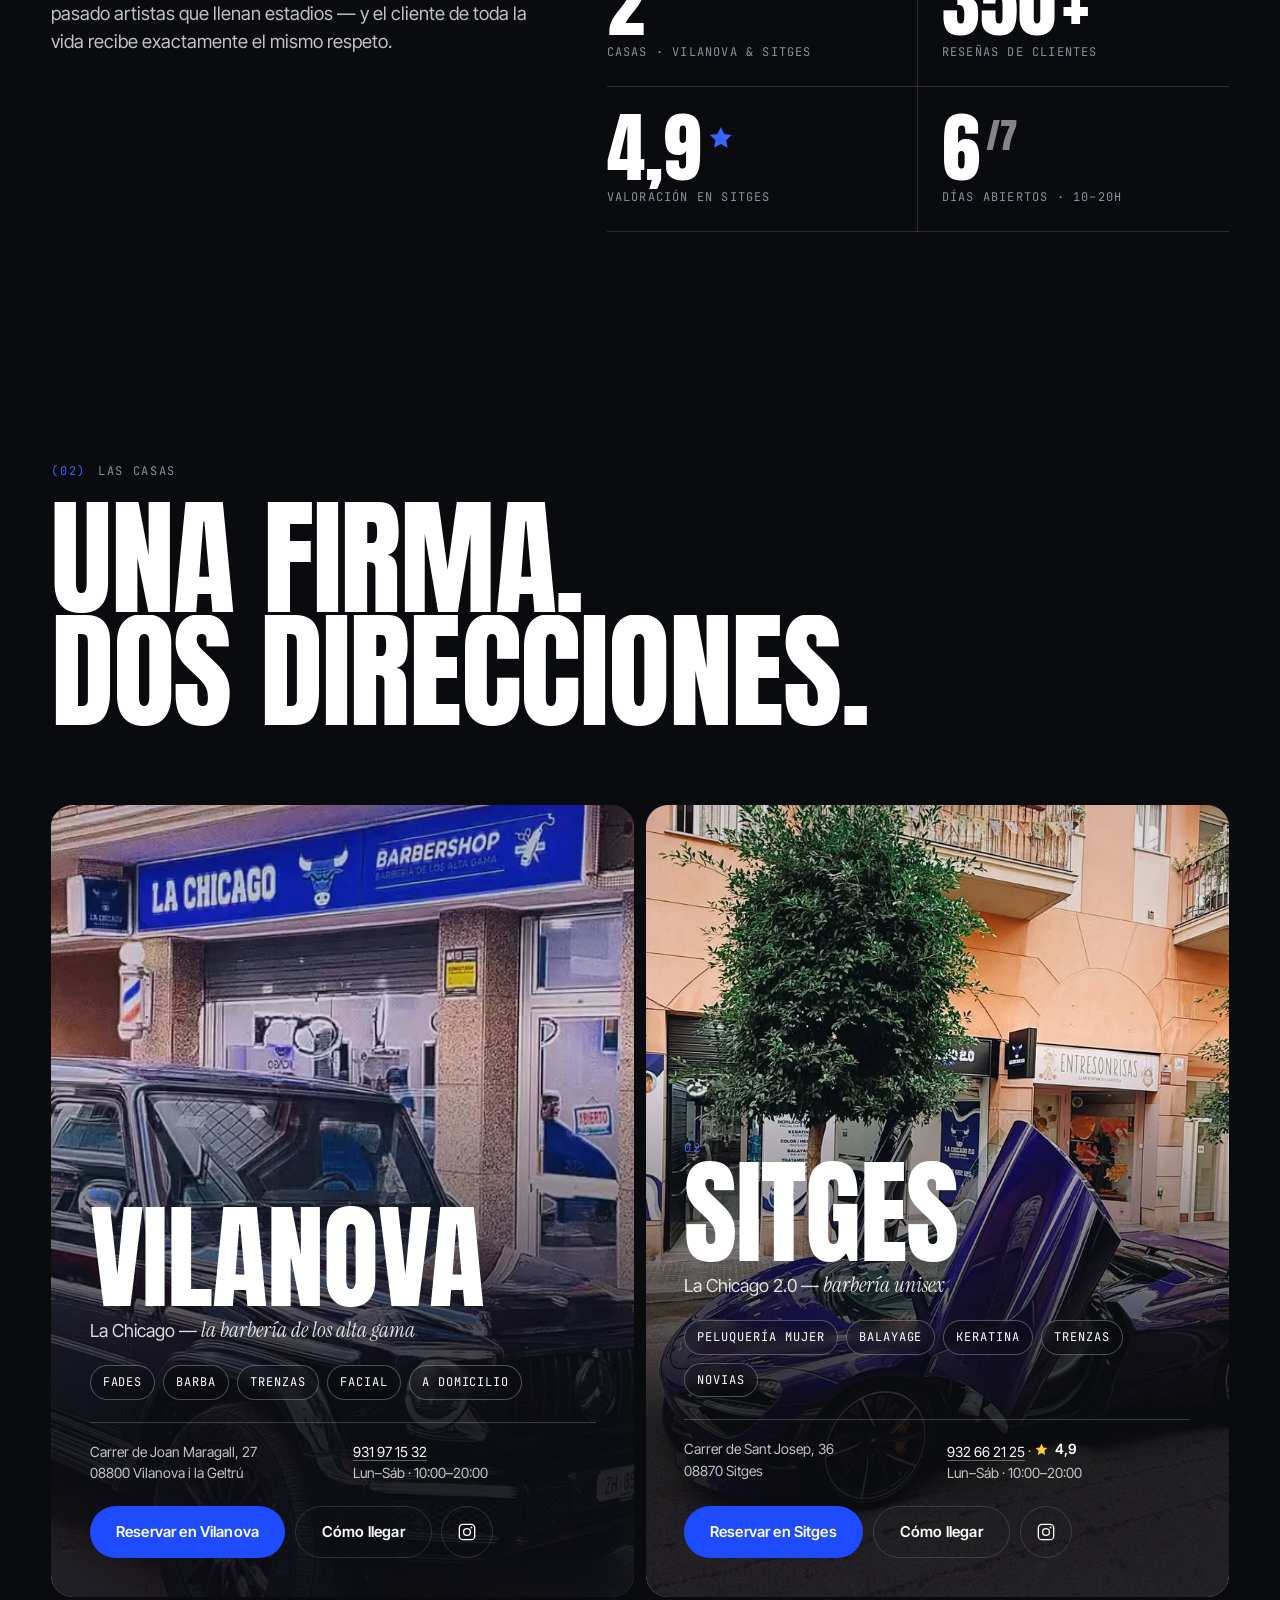
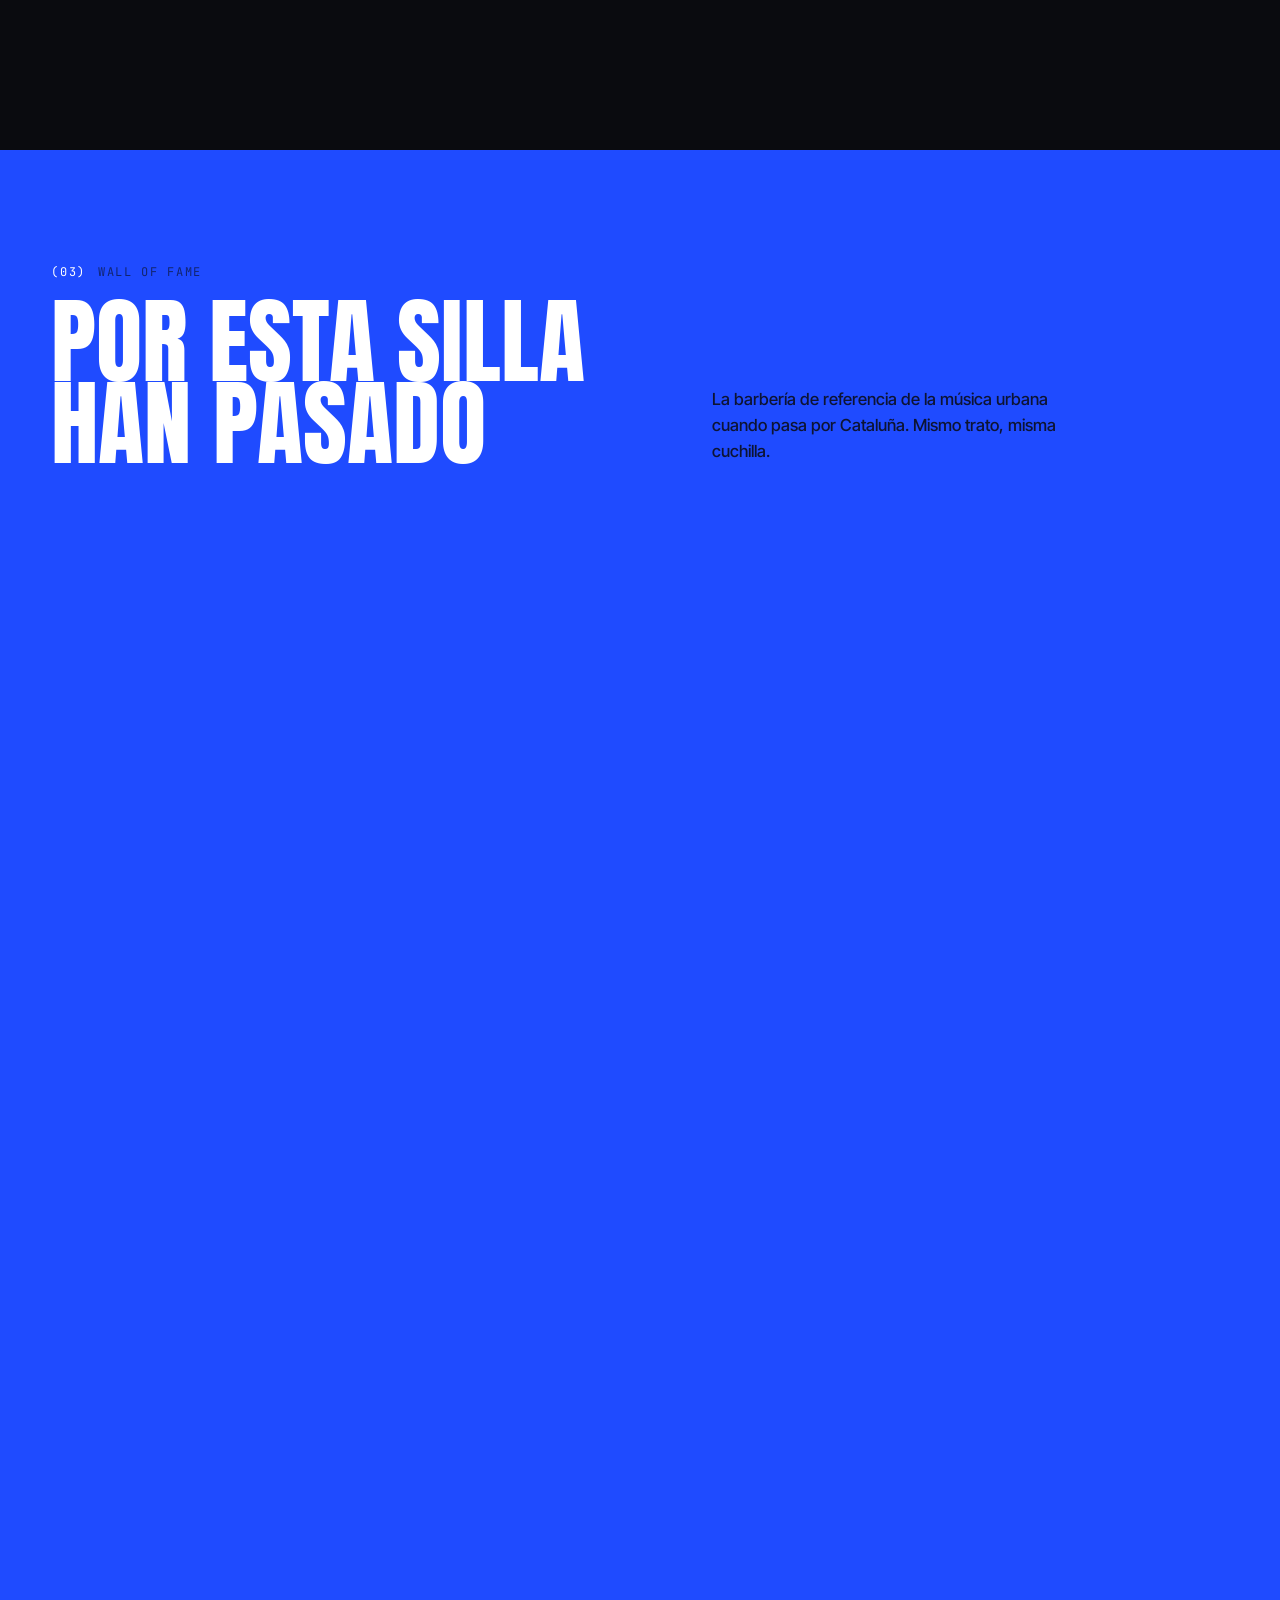
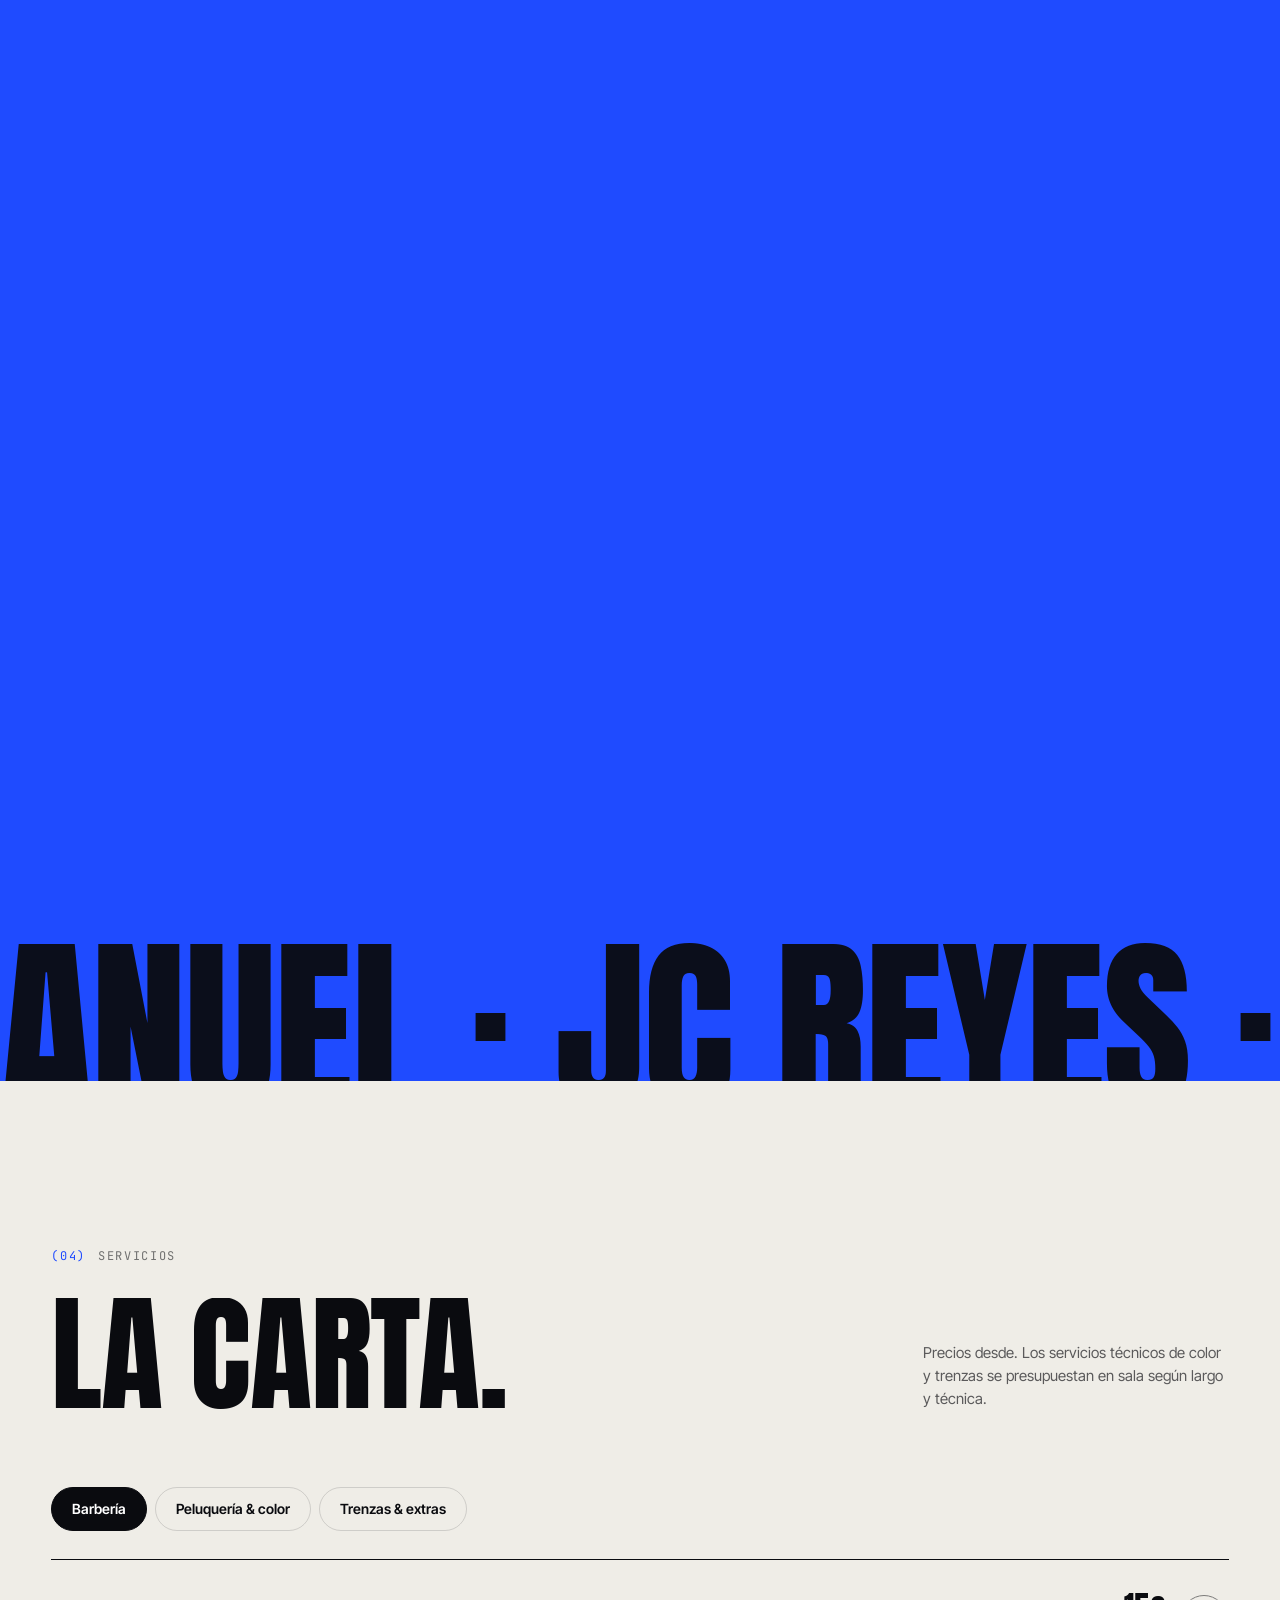
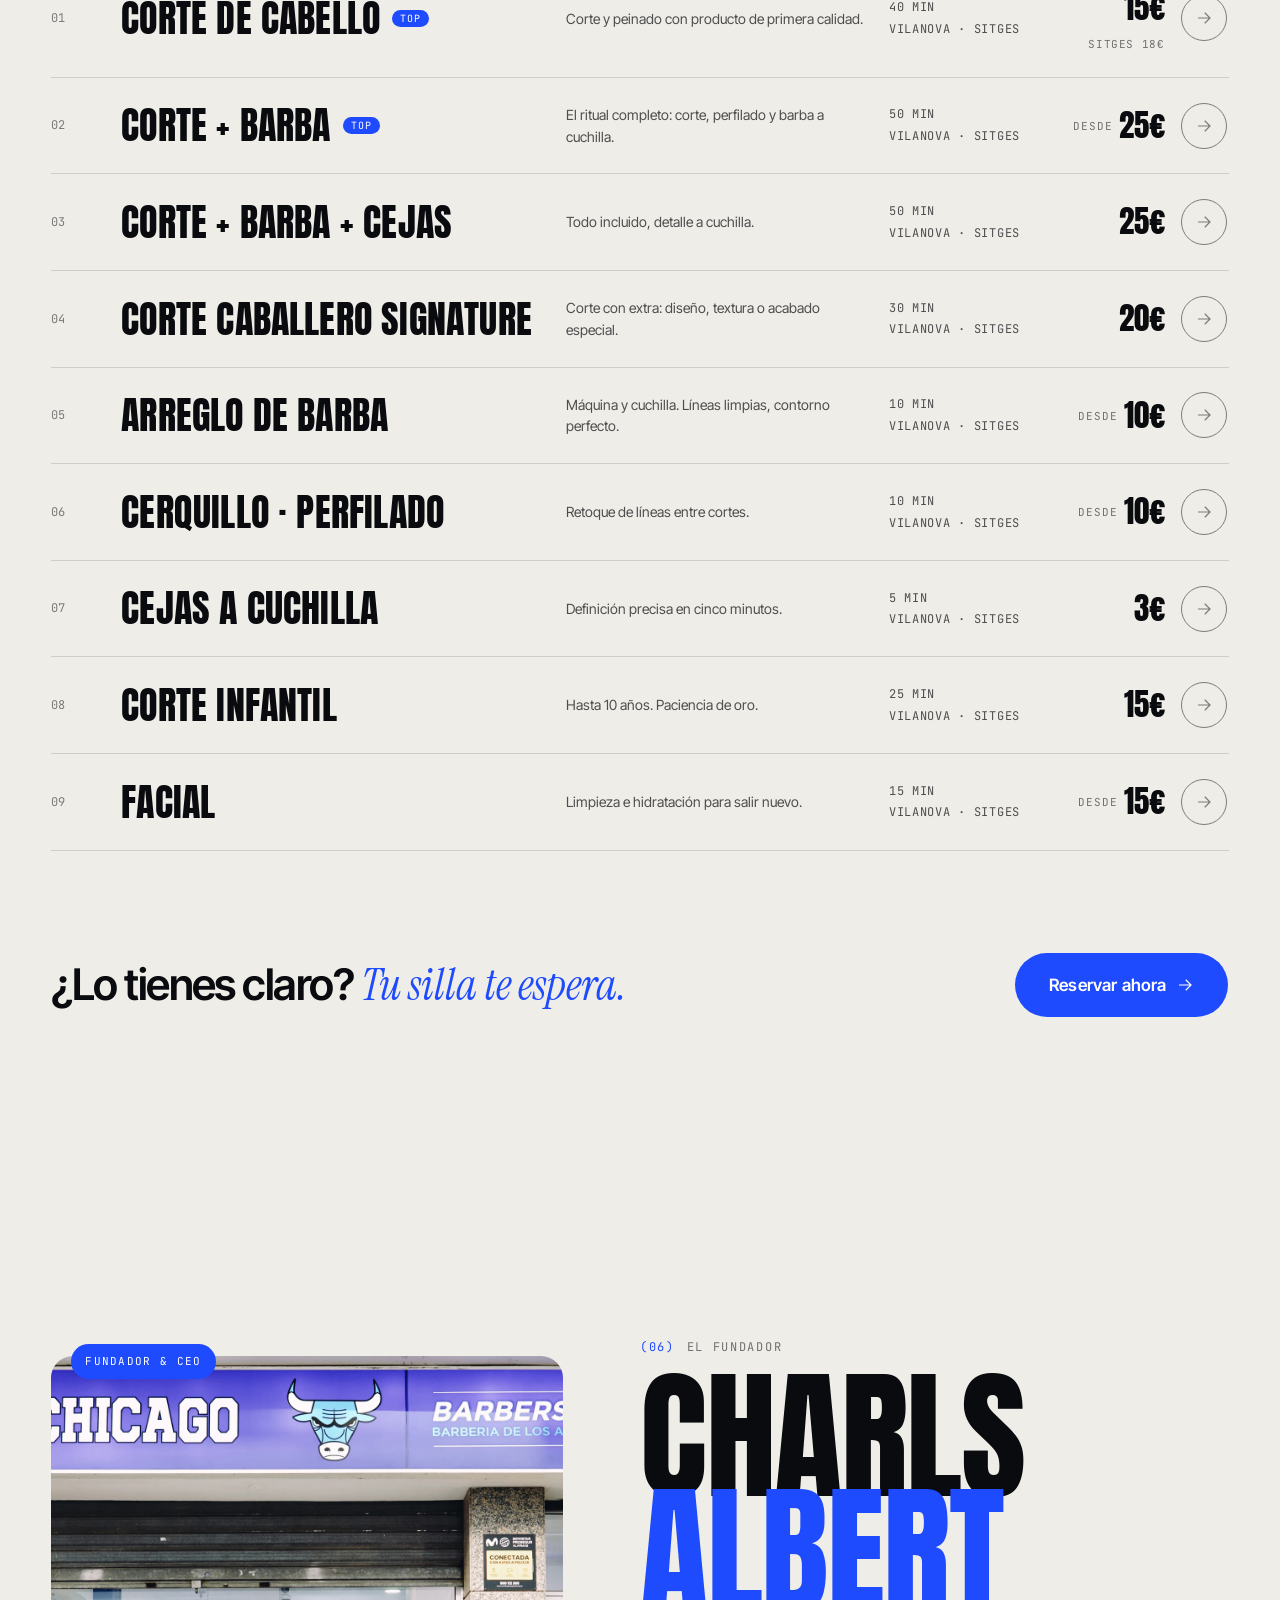
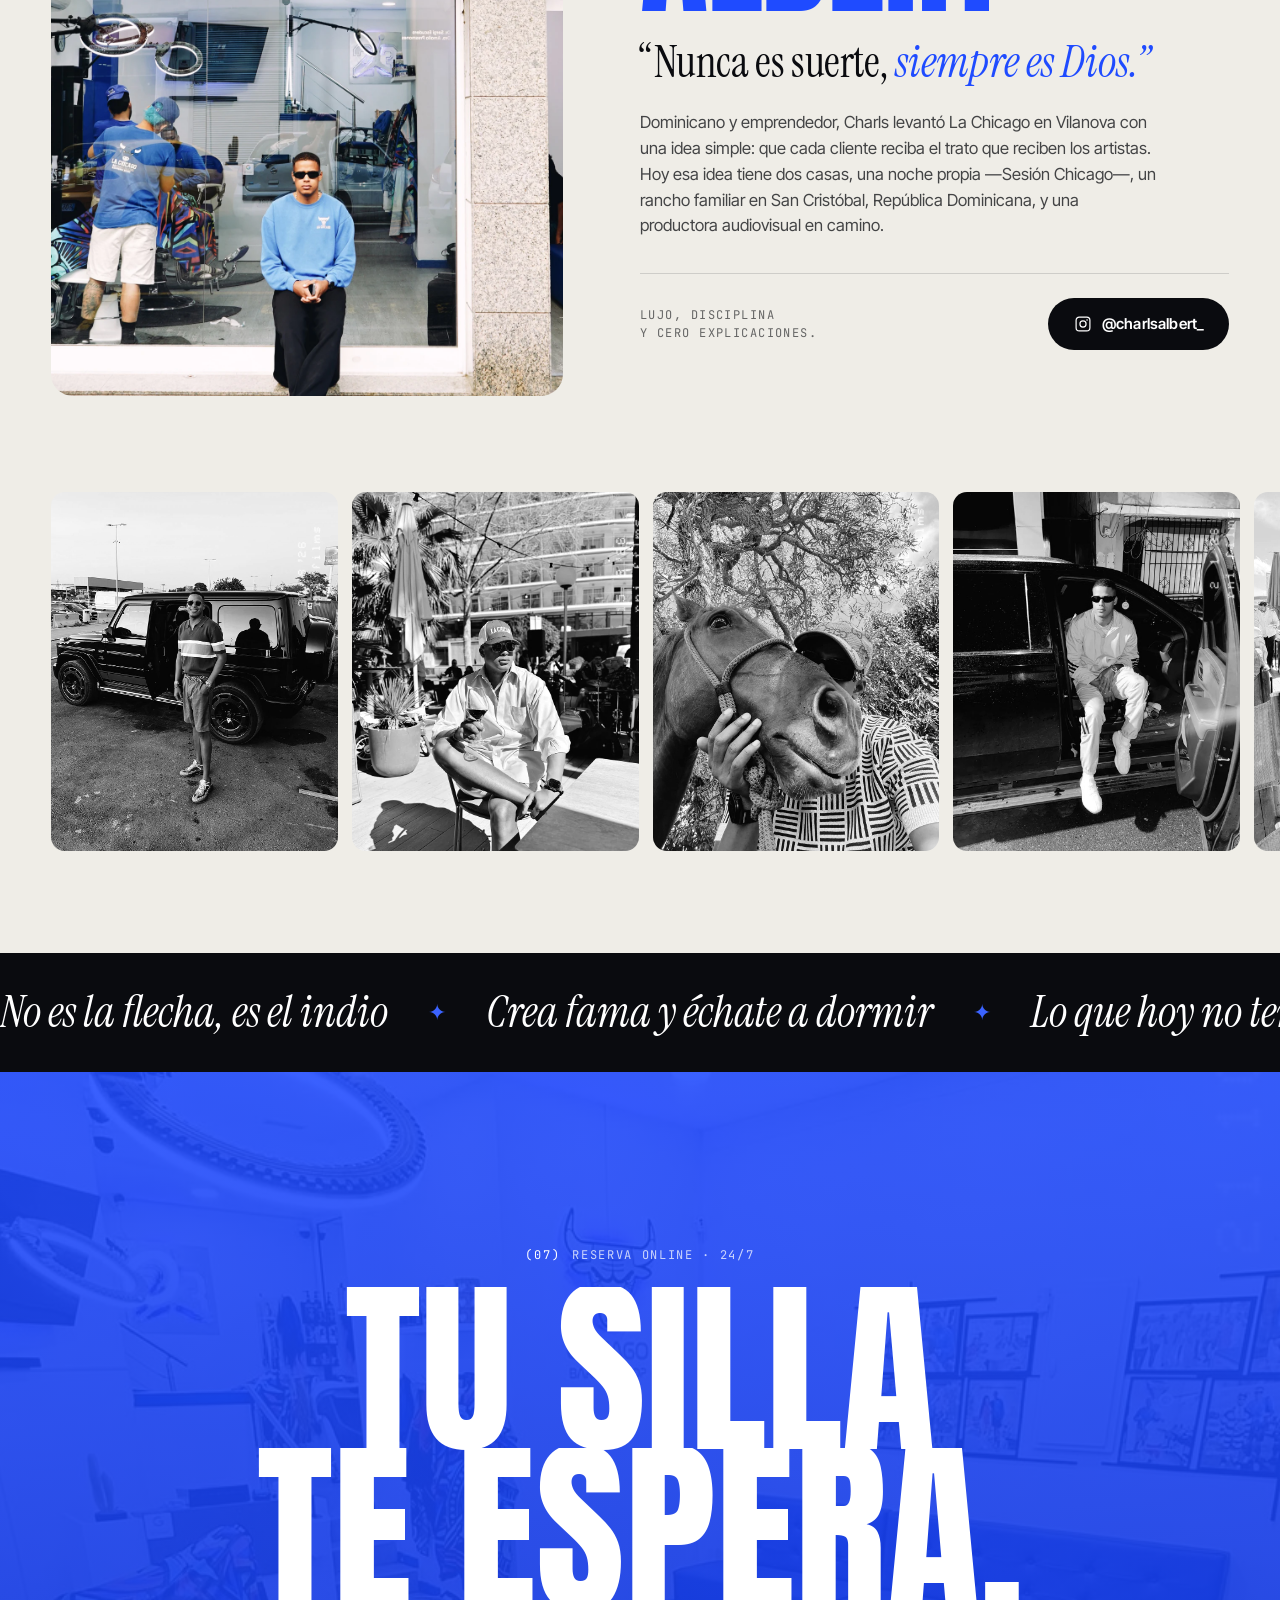
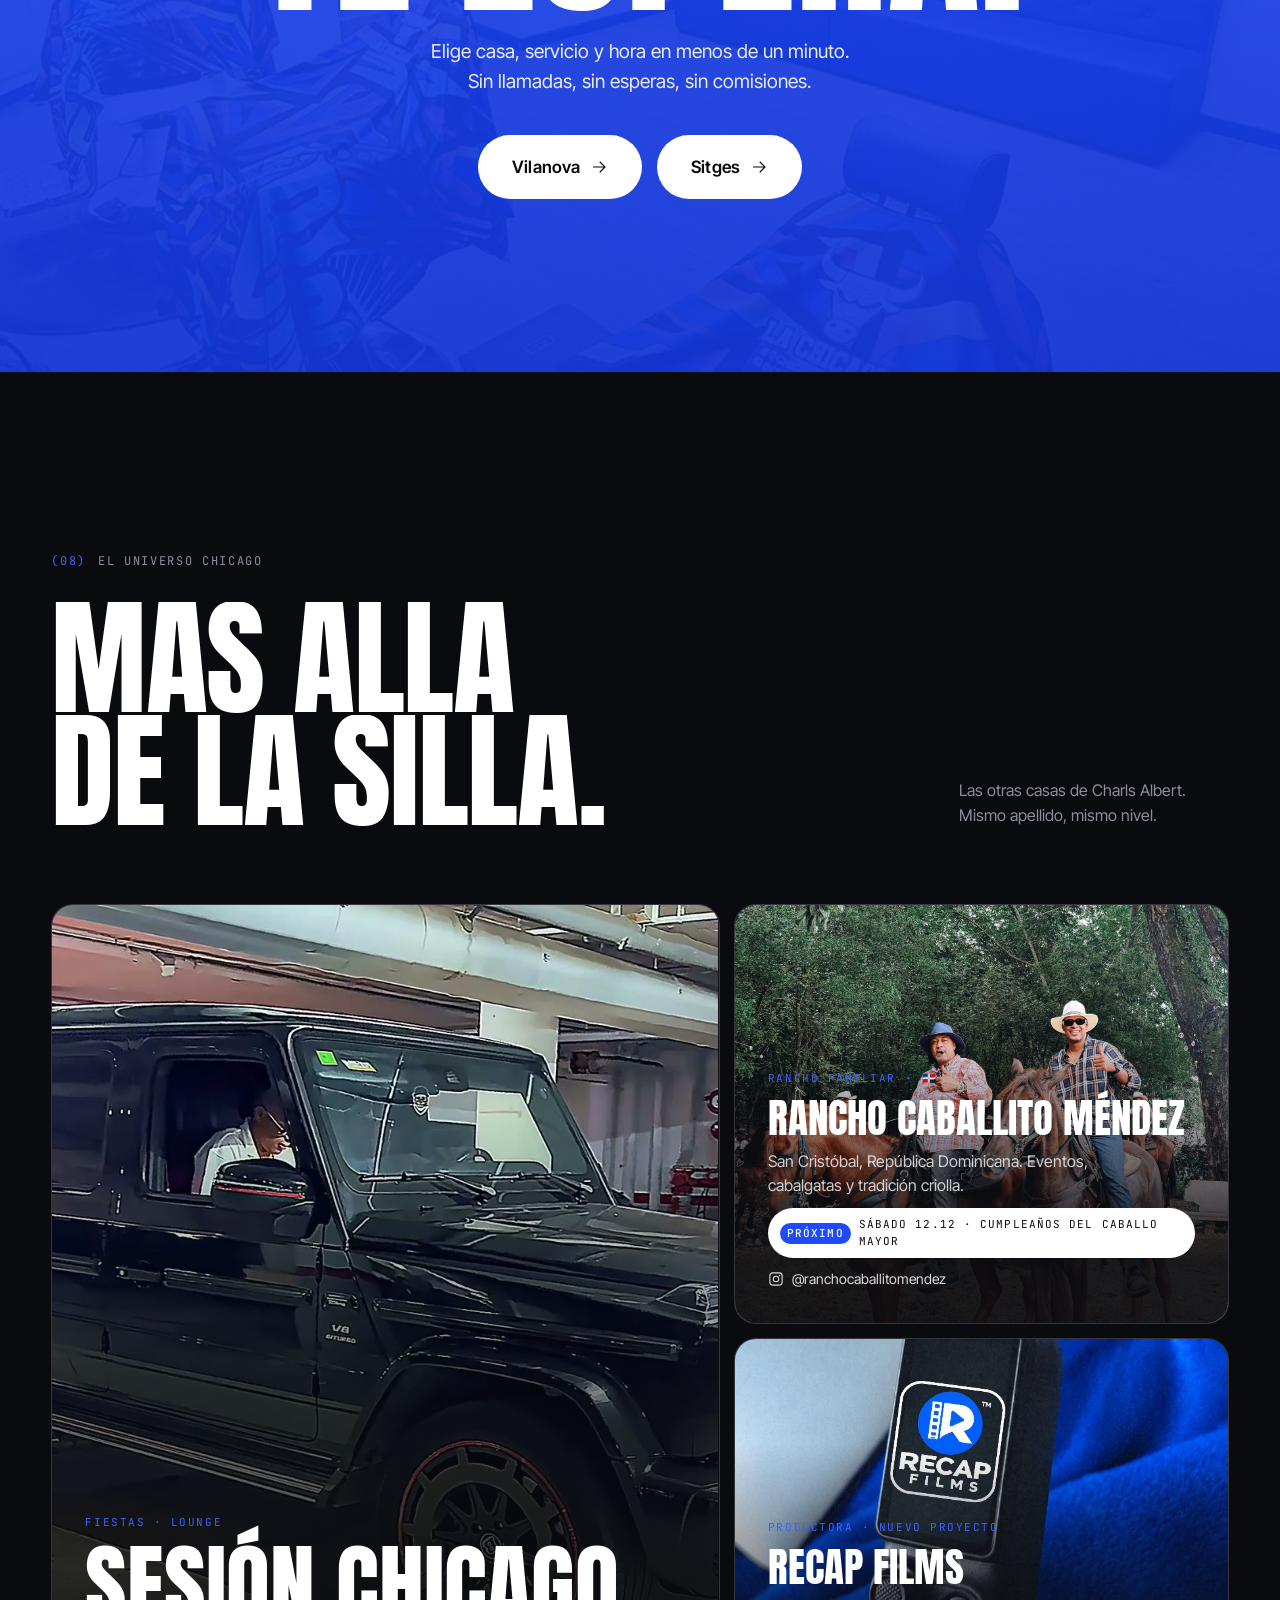
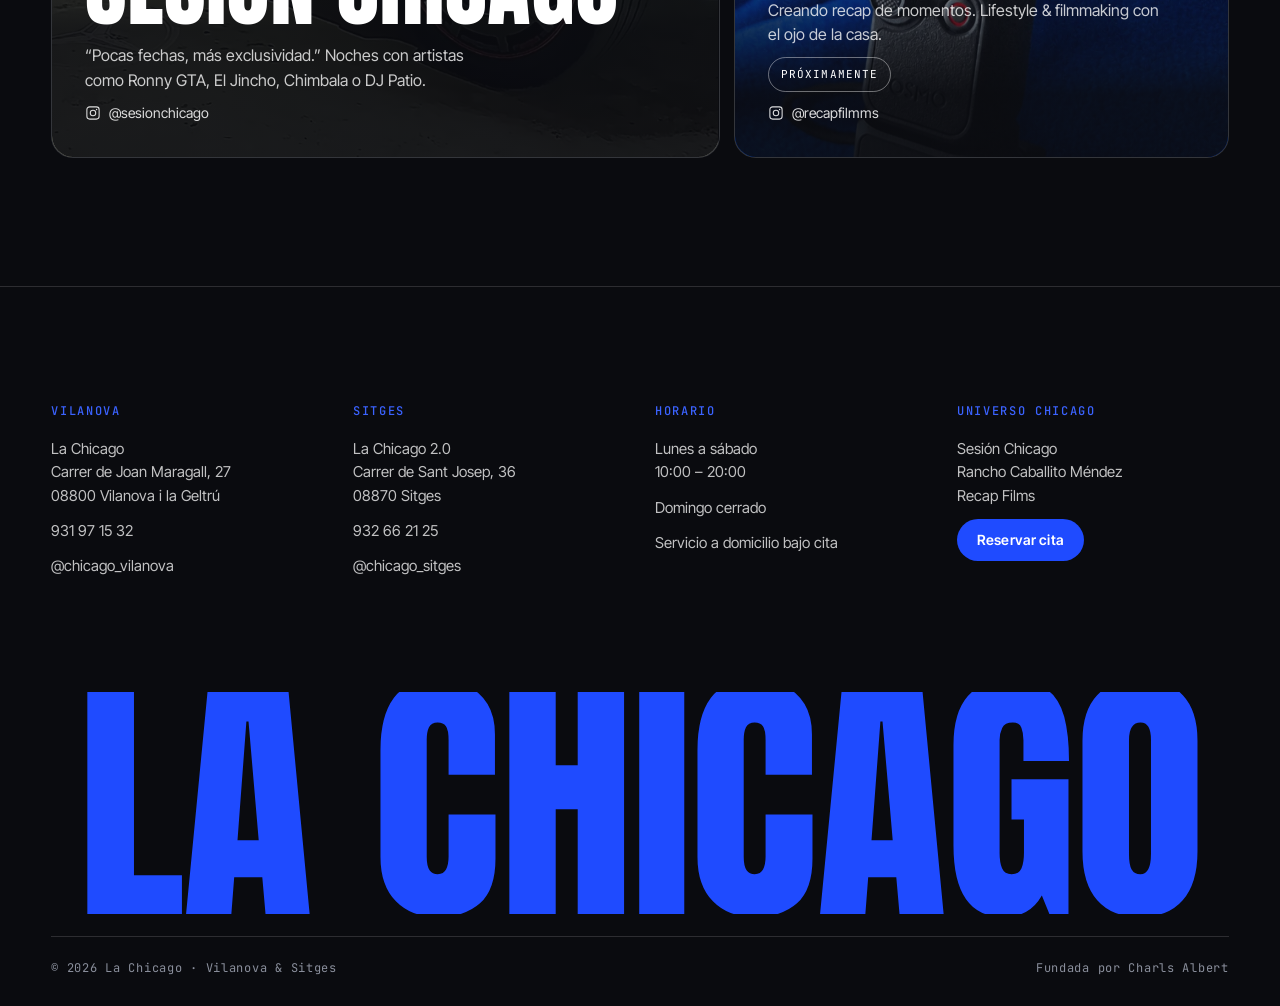
==== commit 6e3f7fd0: "Muro de artistas: fotos de Charls con nombre en azul y firma, orden Anuel/JC Reyes/Chimbala Co-Autho" ====
--- a/index.html
+++ b/index.html
@@ -20,7 +20,7 @@
 <link rel="preconnect" href="https://fonts.gstatic.com" crossorigin>
 <link href="https://fonts.googleapis.com/css2?family=Anton&family=Instrument+Serif:ital@0;1&family=Inter+Tight:wght@400;500;600;700&family=JetBrains+Mono:wght@400;500&display=swap" rel="stylesheet">
 <link rel="preload" as="image" href="img/poster-hero.webp">
-<link rel="stylesheet" href="styles.css?v=20261125h">
+<link rel="stylesheet" href="styles.css?v=20261125i">
 <script>document.documentElement.classList.add('js')</script>
 </head>
 <body>
@@ -194,19 +194,24 @@
       <p class="artistas__sub">La barbería de referencia de la música urbana cuando pasa por Cataluña. Mismo trato, misma cuchilla.</p>
     </div>
     <div class="artistas__track" id="artTrack">
-      <figure class="art art--poster"><img src="img/p-dalvin.webp" alt="Dalvin La Melodía en La Chicago"><figcaption><b>Dalvin La Melodía</b><span>Estilismo oficial de su gira 2026</span></figcaption></figure>
-      <figure class="art art--poster"><img src="img/p-chimbala.webp" alt="Chimbala en La Chicago"><figcaption><b>Chimbala</b><span>Cliente frecuente de la casa</span></figcaption></figure>
+      <figure class="art art--shot"><img src="img/a-anuel.webp" alt="Anuel AA con Charls Albert"><div class="art__stamp" aria-hidden="true"><strong>Anuel</strong><em>en la Casa</em></div><figcaption><b>Anuel AA</b><span>El rey del trap</span></figcaption></figure>
+      <figure class="art art--shot"><img src="img/a-jcreyes.webp" alt="JC Reyes con Charls Albert"><div class="art__stamp" aria-hidden="true"><strong>JC Reyes</strong><em>en la Casa</em></div><figcaption><b>JC Reyes</b><span>Humildad récord</span></figcaption></figure>
+      <figure class="art art--shot"><img src="img/a-chimbala.webp" alt="Chimbala en La Chicago"><div class="art__stamp" aria-hidden="true"><strong>Chimbala</strong><em>en la Casa</em></div><figcaption><b>Chimbala</b><span>Cliente frecuente de la casa</span></figcaption></figure>
+      <figure class="art art--shot"><img src="img/a-dalvin.webp" alt="Dalvin La Melodía en La Chicago"><div class="art__stamp" aria-hidden="true"><strong>Dalvin</strong><em>en la Casa</em></div><figcaption><b>Dalvin La Melodía</b><span>Estilismo oficial de su gira 2026</span></figcaption></figure>
       <figure class="art art--poster"><img src="img/p-amenazzy.webp" alt="Amenazzy con el equipo de La Chicago 2.0"><figcaption><b>Amenazzy</b><span>Team sangriento 🇩🇴</span></figcaption></figure>
       <figure class="art art--poster"><img src="img/p-paramba.webp" alt="Paramba en La Chicago"><figcaption><b>Paramba</b><span>In the house</span></figcaption></figure>
-      <figure class="art art--poster"><img src="img/p-djpatio.webp" alt="DJ Patio en La Chicago"><figcaption><b>DJ Patio</b><span>En la casa</span></figcaption></figure>
-      <figure class="art art--poster"><img src="img/p-adonis.webp" alt="Adonis en La Chicago"><figcaption><b>Adonis</b><span>Fresh cut</span></figcaption></figure>
+      <figure class="art art--shot"><img src="img/a-djpatio.webp" alt="DJ Patio en La Chicago"><div class="art__stamp" aria-hidden="true"><strong>DJ Patio</strong><em>en la Casa</em></div><figcaption><b>DJ Patio</b><span>En la casa</span></figcaption></figure>
+      <figure class="art art--shot"><img src="img/a-adonis.webp" alt="DJ Adonis en La Chicago 2.0"><div class="art__stamp" aria-hidden="true"><strong>DJ Adonis</strong><em>en la Casa</em></div><figcaption><b>DJ Adonis</b><span>Fresh cut</span></figcaption></figure>
+      <figure class="art art--shot"><img src="img/a-messiah.webp" alt="Messiah con Charls Albert"><div class="art__stamp" aria-hidden="true"><strong>Messiah</strong><em>en la Casa</em></div><figcaption><b>Messiah</b><span>De visita en La Chicago</span></figcaption></figure>
+      <figure class="art art--shot"><img src="img/a-villano.webp" alt="Villano Antillano con Charls Albert"><div class="art__stamp" aria-hidden="true"><strong>Villano<br>Antillano</strong><em>en la Casa</em></div><figcaption><b>Villano Antillano</b><span>Estilo La Chicago</span></figcaption></figure>
+      <figure class="art art--shot"><img src="img/a-donaty.webp" alt="Donaty con el equipo de La Chicago"><div class="art__stamp" aria-hidden="true"><strong>Donaty</strong><em>en la Casa</em></div><figcaption><b>Donaty</b><span>Fresh en la casa</span></figcaption></figure>
       <div class="art art--video">
         <video data-src="video/dalvin.mp4" poster="img/poster-dalvin.webp" muted playsinline loop preload="none"></video>
         <blockquote>“Gracias, Dalvin y su staff, por confiar en nuestro trabajo y dejar que seamos la barbería encargada de su estilismo en su gira 2026.”</blockquote>
       </div>
     </div>
   </div>
-  <div class="artistas__names" aria-hidden="true"><span>DALVIN · CHIMBALA · AMENAZZY · PARAMBA · DJ PATIO ·&nbsp;</span></div>
+  <div class="artistas__names" aria-hidden="true"><span>ANUEL · JC REYES · CHIMBALA · DALVIN · AMENAZZY · PARAMBA · DJ PATIO · DJ ADONIS · MESSIAH · VILLANO ANTILLANO · DONATY ·&nbsp;</span></div>
 </section>
 
 <!-- ============ SERVICIOS ============ -->
@@ -382,11 +387,11 @@
   </div>
 </div>
 
-<script src="config.js?v=20261125h"></script>
+<script src="config.js?v=20261125i"></script>
 <script src="vendor/gsap.min.js" defer></script>
 <script src="vendor/ScrollTrigger.min.js" defer></script>
 <script src="vendor/lenis.min.js" defer></script>
-<script src="booking.js?v=20261125h" defer></script>
-<script src="main.js?v=20261125h" defer></script>
+<script src="booking.js?v=20261125i" defer></script>
+<script src="main.js?v=20261125i" defer></script>
 </body>
 </html>
--- a/styles.css
+++ b/styles.css
@@ -212,6 +212,13 @@
 .art { height: min(52vh, 560px); }
 .art--photo { aspect-ratio: 1; }
 .art--poster { aspect-ratio: 9/16; }
+.art--shot { aspect-ratio: 3/4; container-type: inline-size; }
+.art--shot img { object-position: 50% 30%; }
+.art--shot::before { content: ""; position: absolute; inset: 0; z-index: 1; pointer-events: none; background: linear-gradient(180deg, rgba(10,11,15,0) 38%, rgba(10,11,15,.55) 78%, rgba(10,11,15,.85)); }
+.art__stamp { position: absolute; left: 6%; right: 6%; bottom: 74px; z-index: 2; text-align: center; pointer-events: none; }
+.art__stamp strong { display: block; font-family: var(--f-display); font-weight: 400; text-transform: uppercase; font-size: calc(var(--fs, 1) * 23cqi); line-height: .86; letter-spacing: -.005em; color: #2f63ff; -webkit-text-stroke: 1px rgba(255,255,255,.22); text-shadow: 0 6px 24px rgba(0,0,0,.55); white-space: nowrap; }
+.art__stamp em { display: block; font-family: var(--f-serif); font-style: italic; font-size: 12cqi; line-height: 1; color: #fff; margin-top: -.28em; padding-right: 8%; text-align: right; transform: rotate(-6deg); text-shadow: 0 3px 14px rgba(0,0,0,.6); }
+.art--shot figcaption { z-index: 3; }
 .art--video { aspect-ratio: 3/4; display: grid; }
 .art--video video { grid-area: 1/1; }
 .art--video blockquote { grid-area: 1/1; align-self: end; margin: 0; padding: 26px; font-family: var(--f-serif); font-style: italic; font-size: clamp(20px, 1.8vw, 28px); line-height: 1.15; color: #fff; background: linear-gradient(180deg, transparent, rgba(10,11,15,.9) 40%); }
@@ -223,7 +230,7 @@
 .art:hover img { transform: scale(1.05); filter: none; }
 .artistas__names { margin-top: 0; padding-top: 20px; white-space: nowrap; font-family: var(--f-display); font-size: clamp(80px, 15vw, 260px); line-height: .8; color: var(--ink); letter-spacing: -.01em; opacity: .95; transform: translateY(14%); }
 .artistas__names span { display: inline-block; animation: marquee 40s linear infinite; }
-.artistas__names span::after { content: "DALVIN · CHIMBALA · AMENAZZY · PARAMBA · DJ PATIO · "; }
+.artistas__names span::after { content: "ANUEL · JC REYES · CHIMBALA · DALVIN · AMENAZZY · PARAMBA · DJ PATIO · DJ ADONIS · MESSIAH · VILLANO ANTILLANO · DONATY · "; }
 
 /* ---------- servicios ---------- */
 .servicios { background: var(--paper); color: var(--ink); padding: clamp(100px, 13vw, 190px) 0 clamp(90px, 11vw, 160px); position: relative; }
@@ -546,6 +553,8 @@
   .art { scroll-snap-align: center; height: auto; }
   .art--photo { width: 74vw; }
   .art--poster { width: 56vw; }
+  .art--shot { width: 70vw; }
+  .art__stamp { bottom: 64px; }
   .art--video { width: 76vw; }
   .artistas__names { font-size: 22vw; padding-top: 12px; }
 
